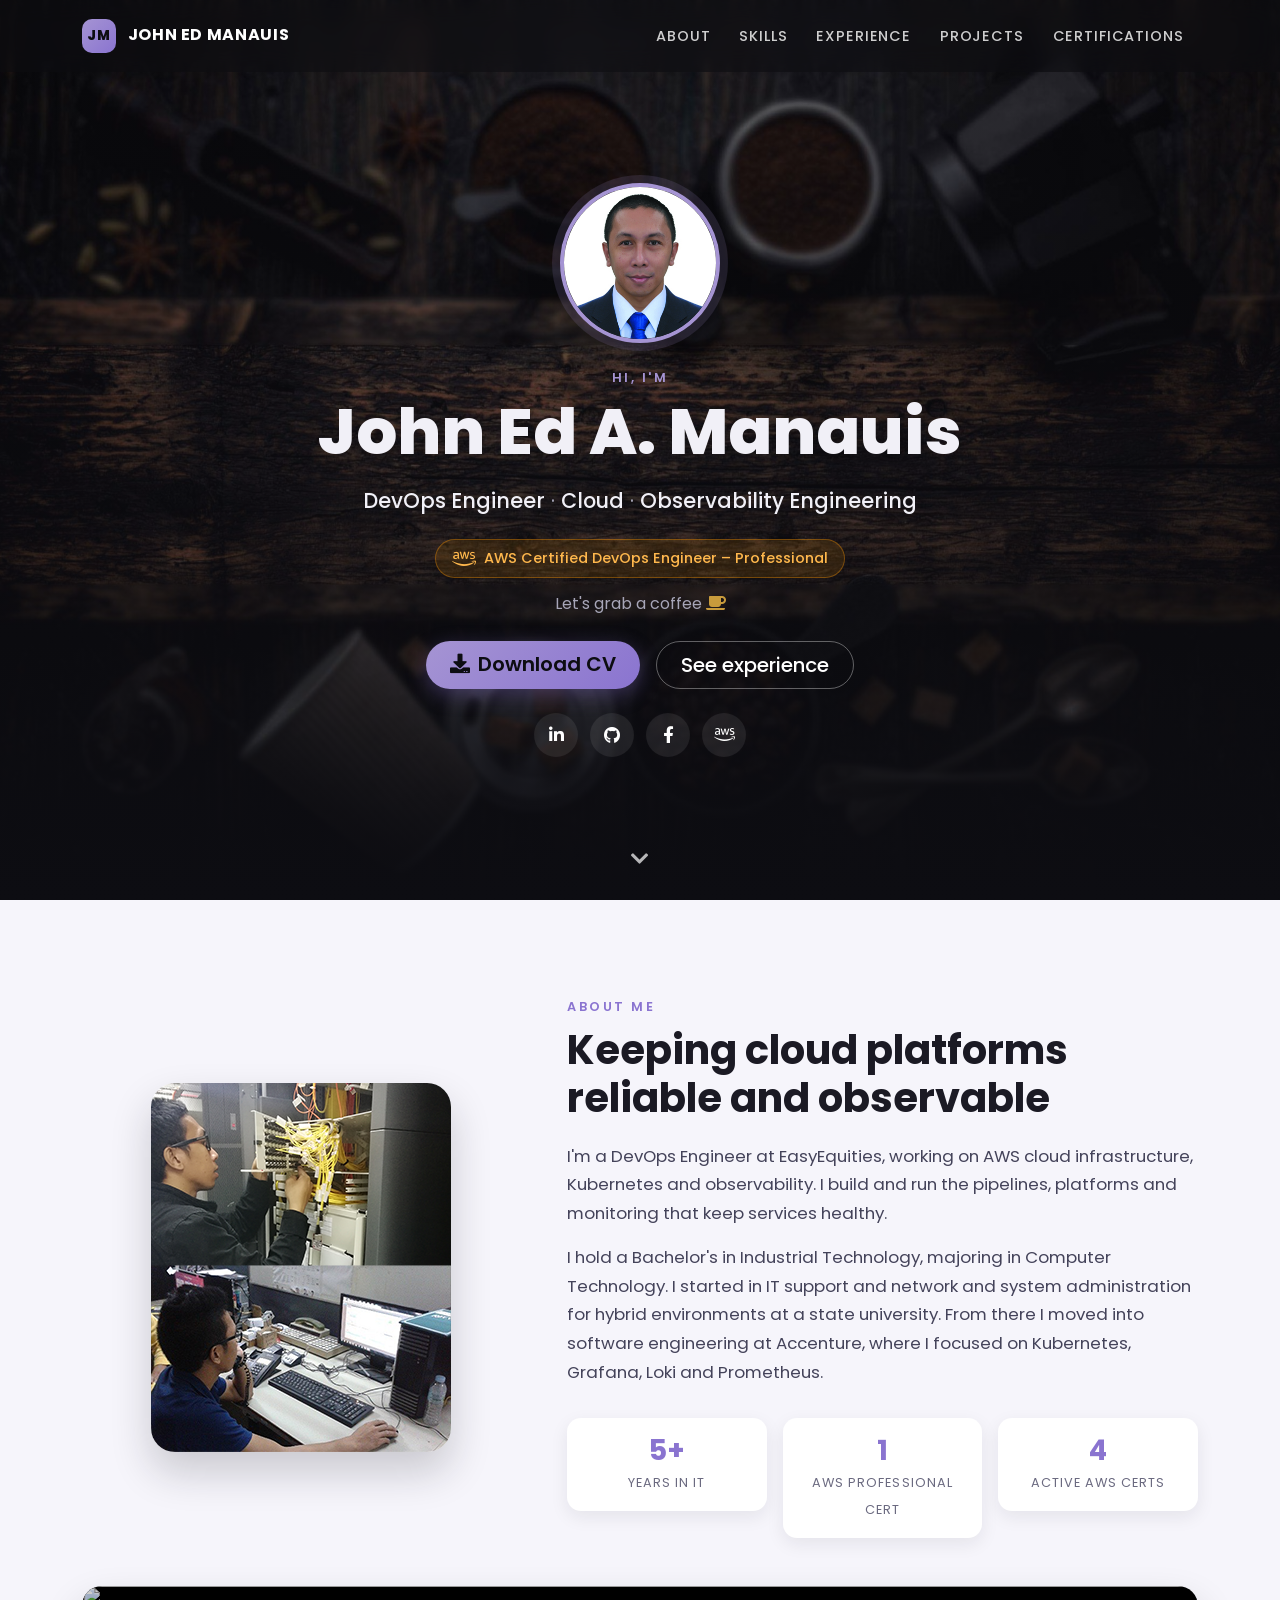
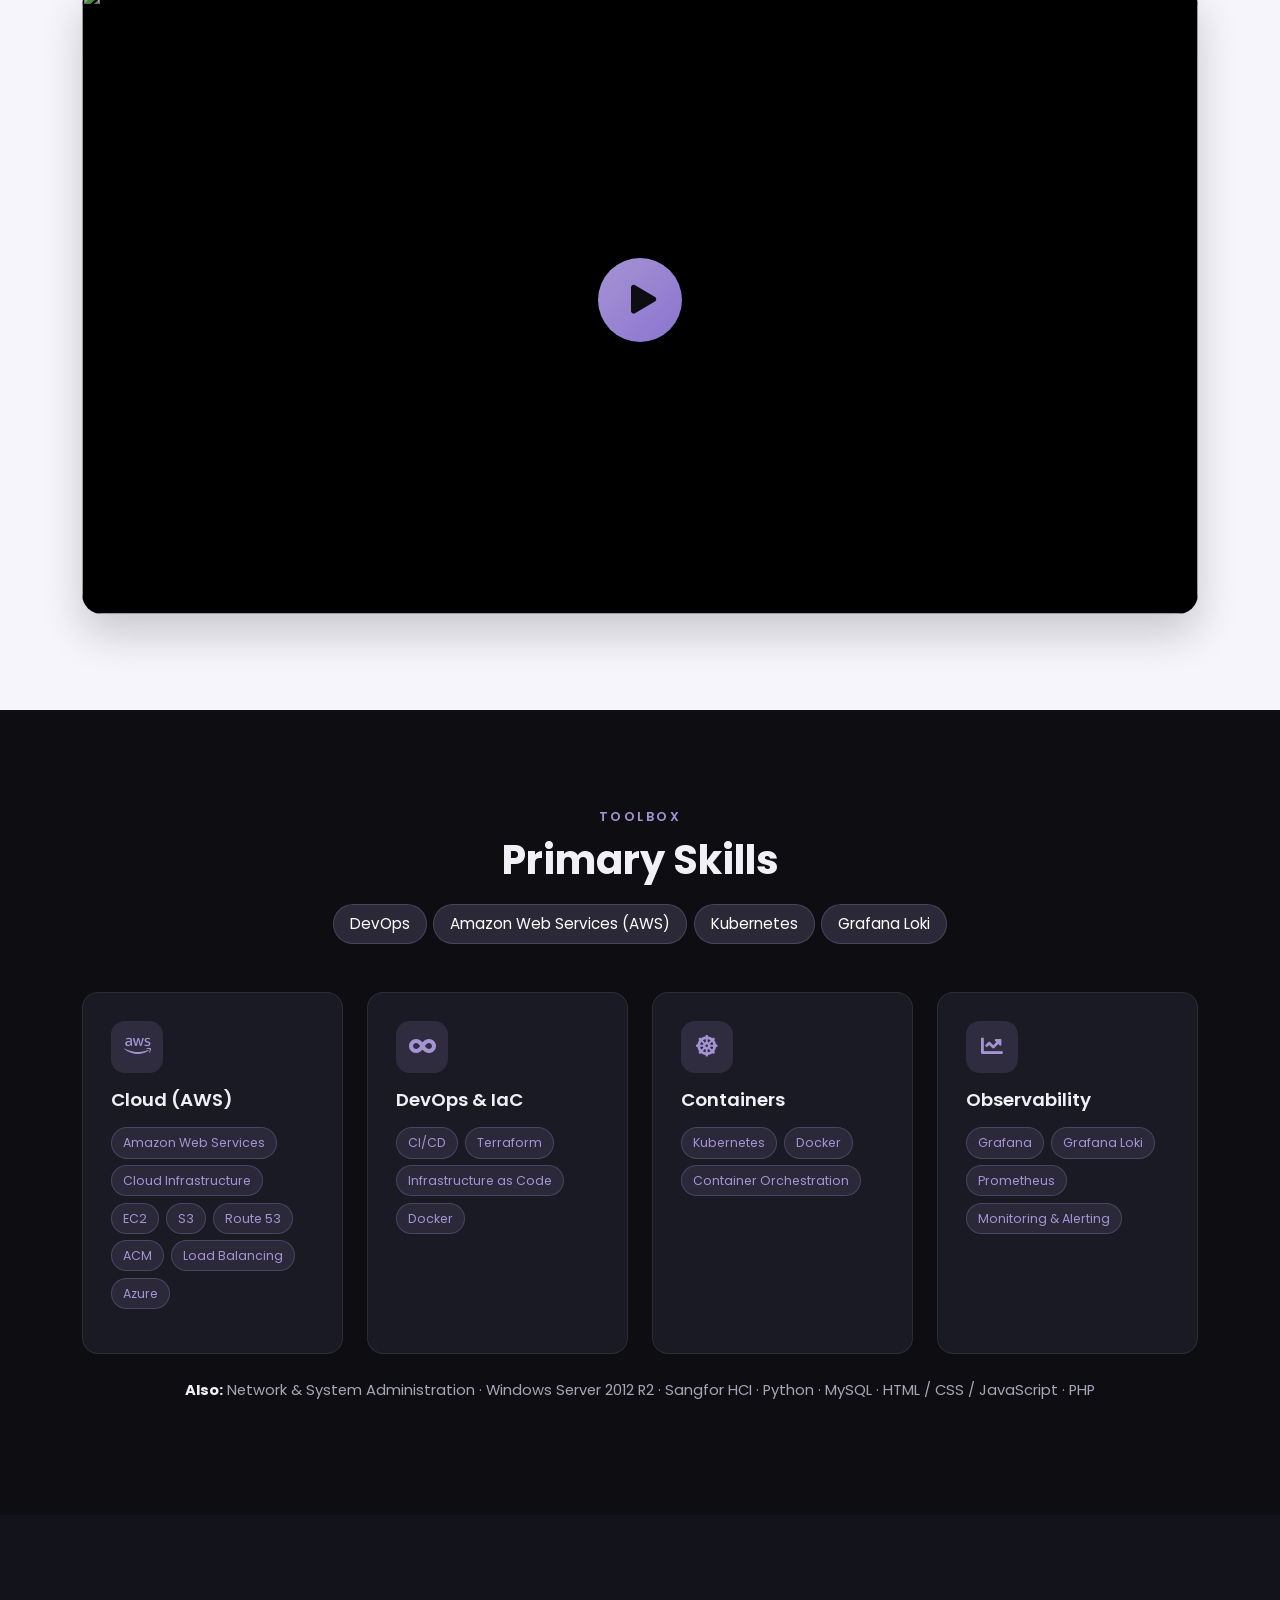
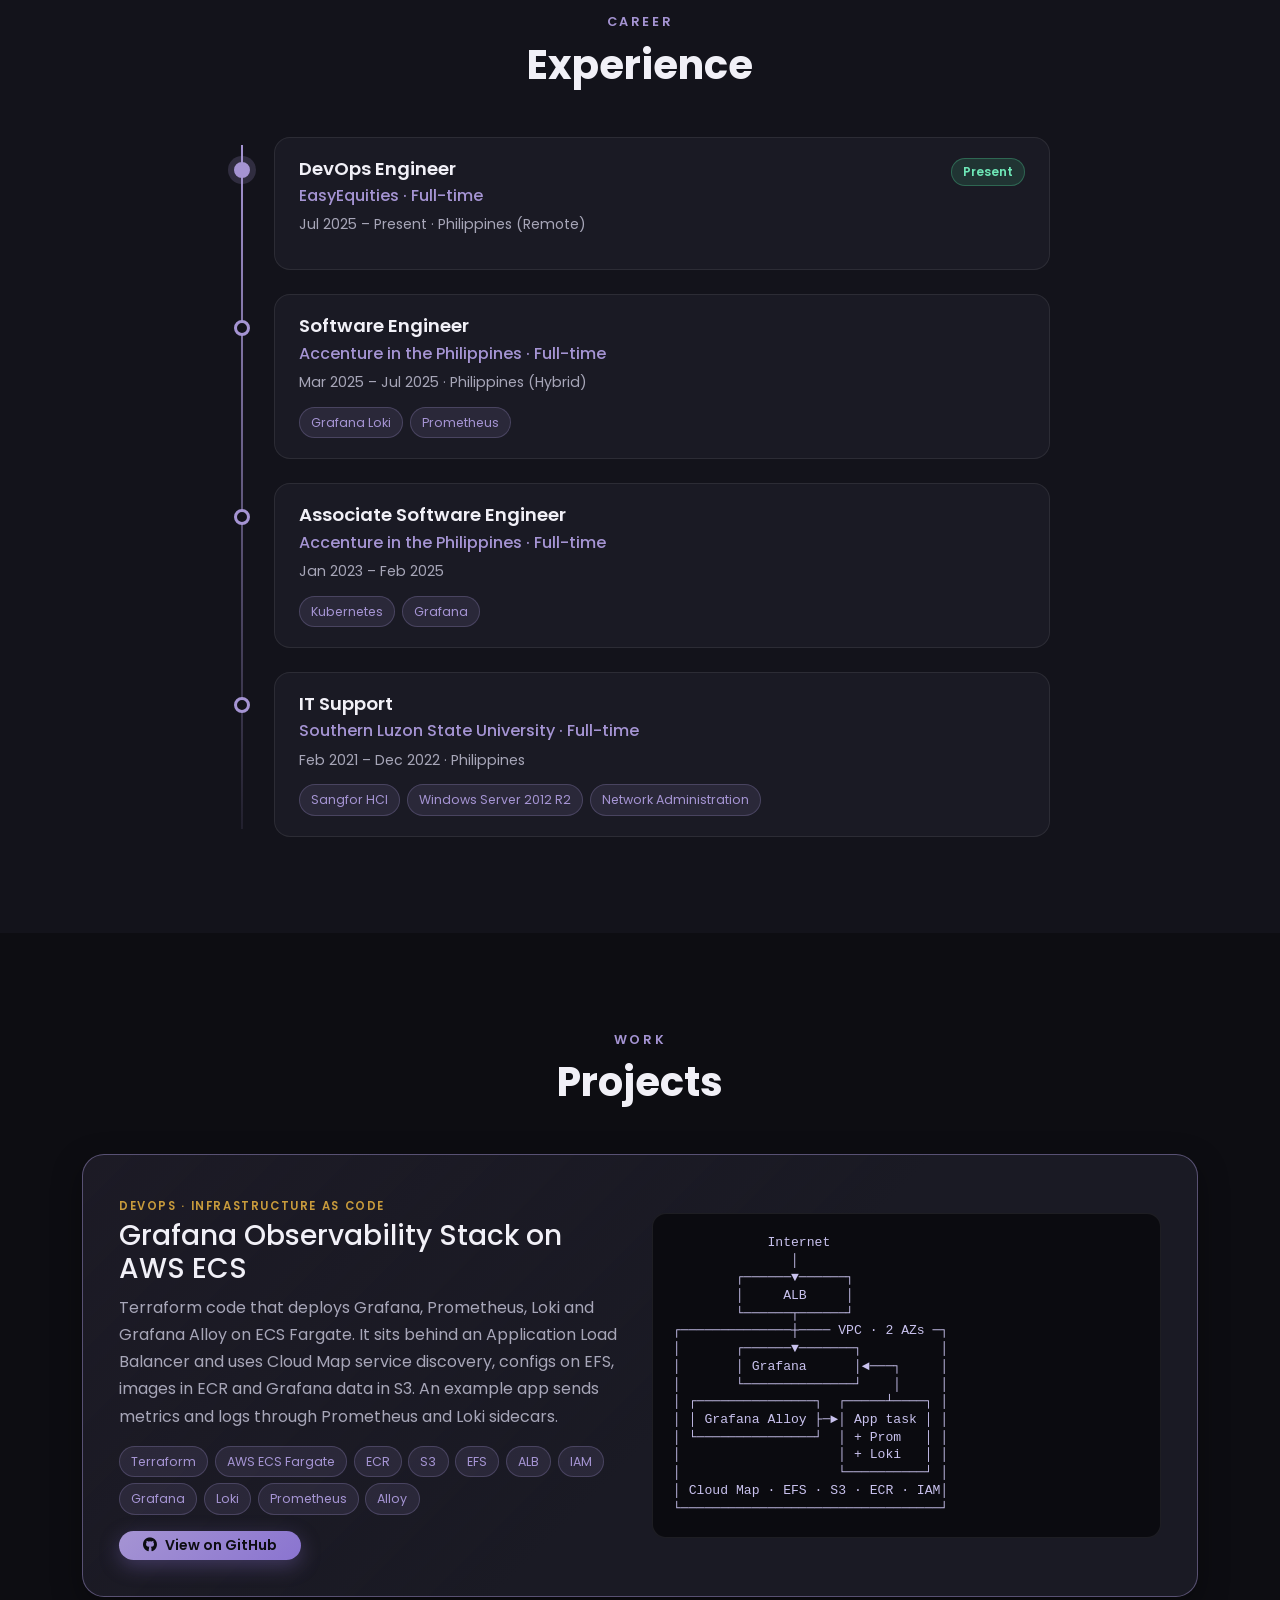
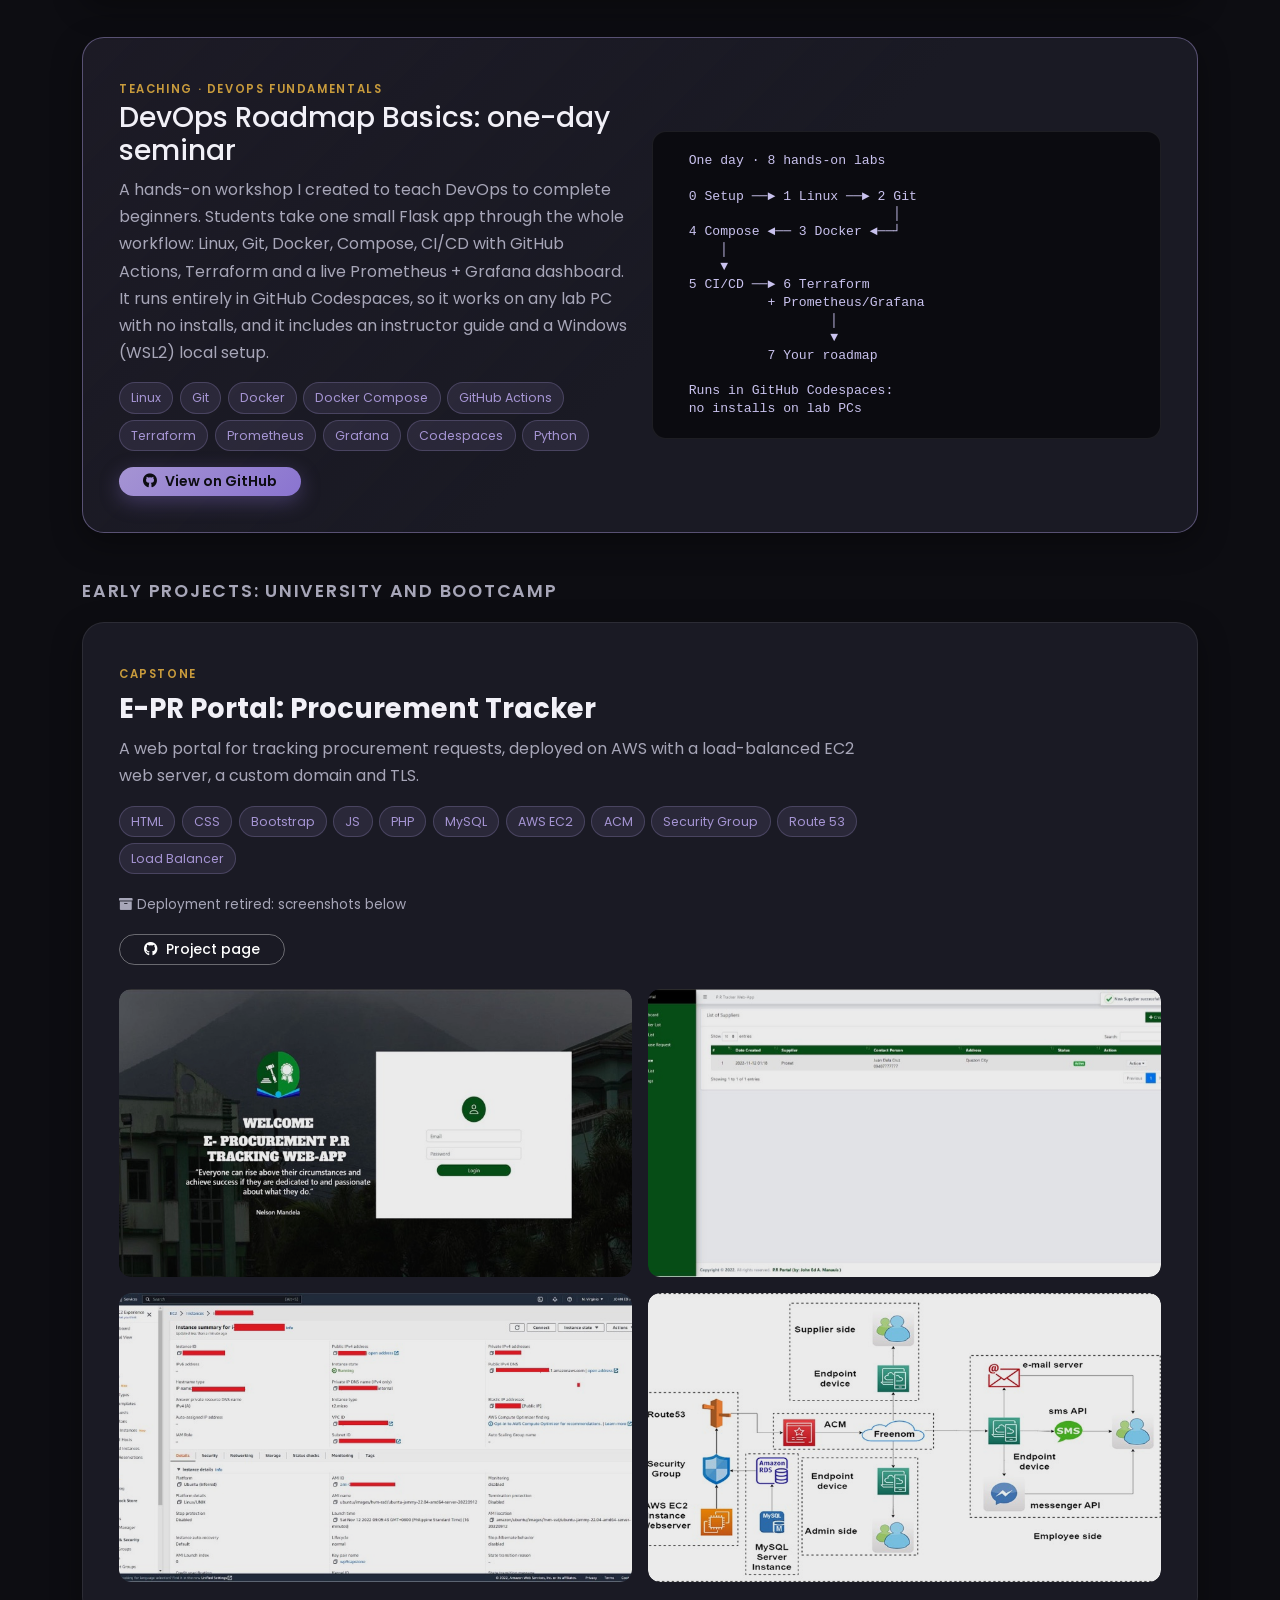
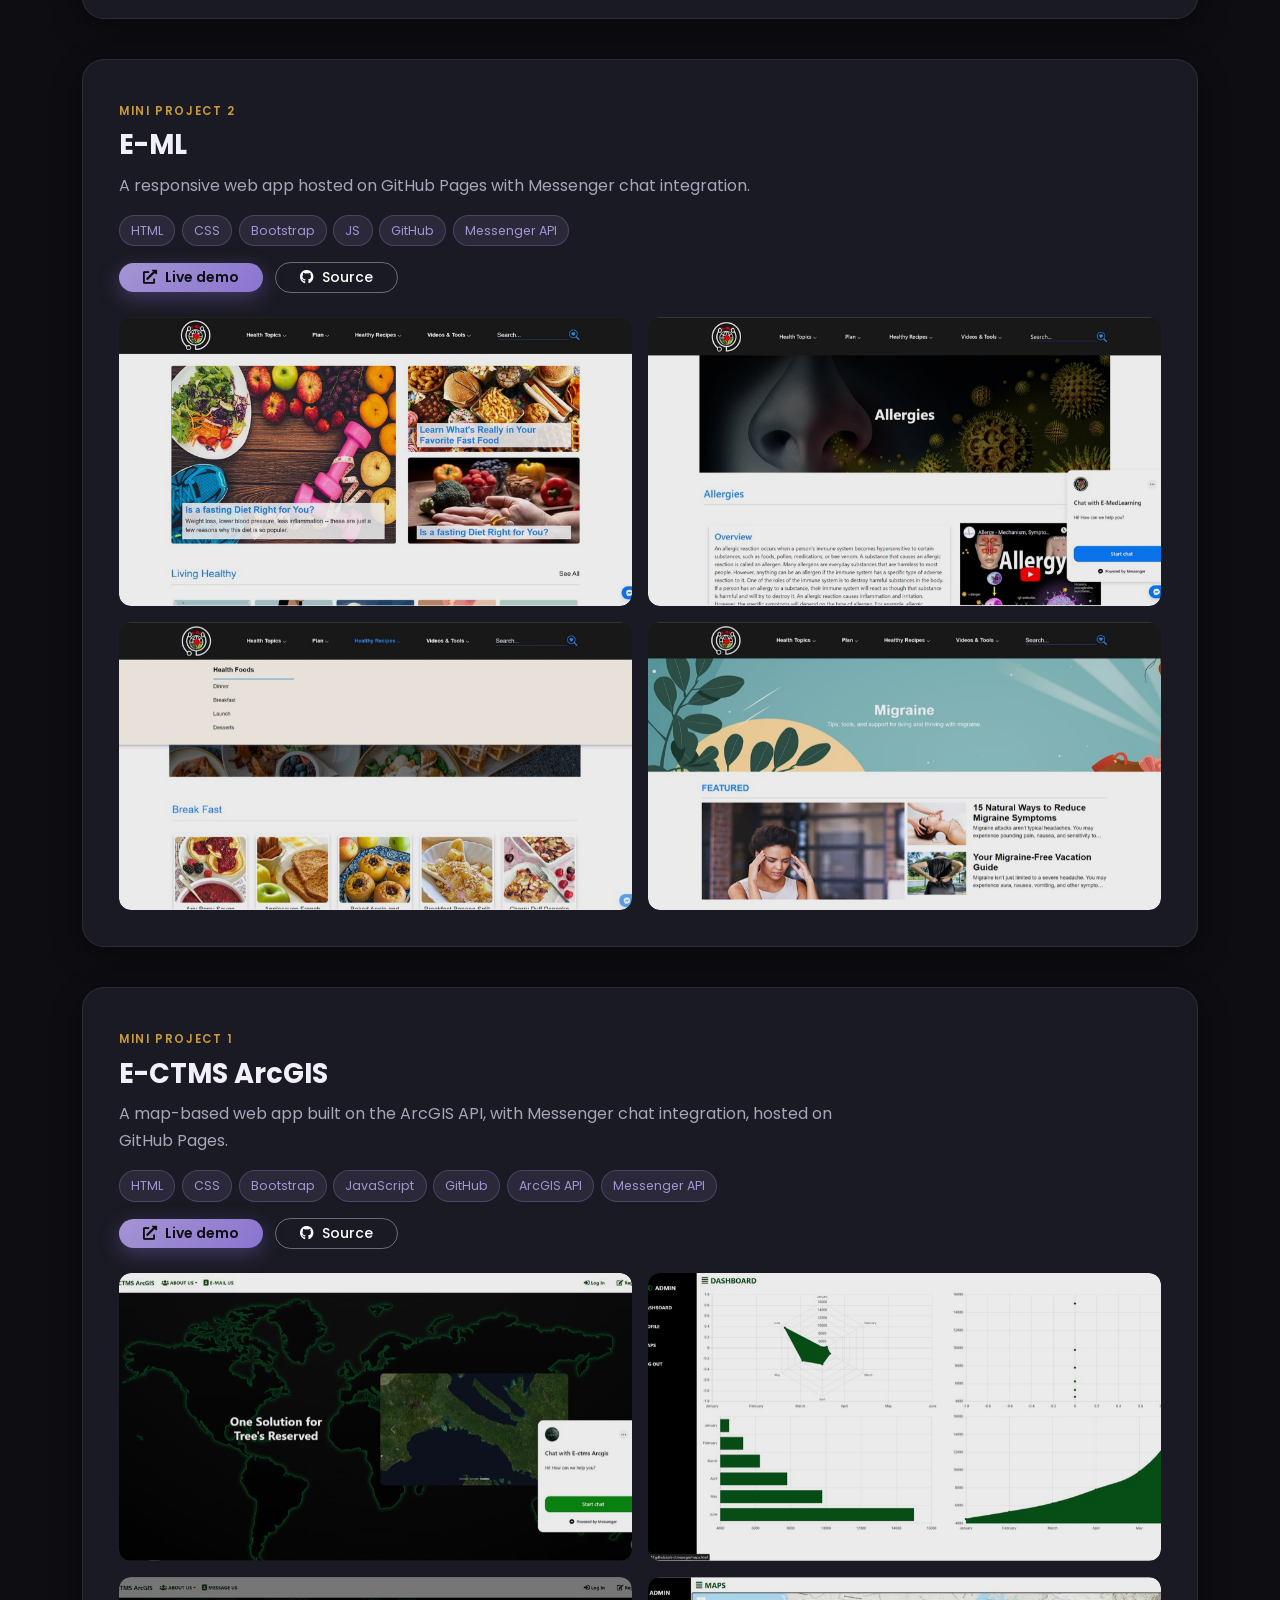
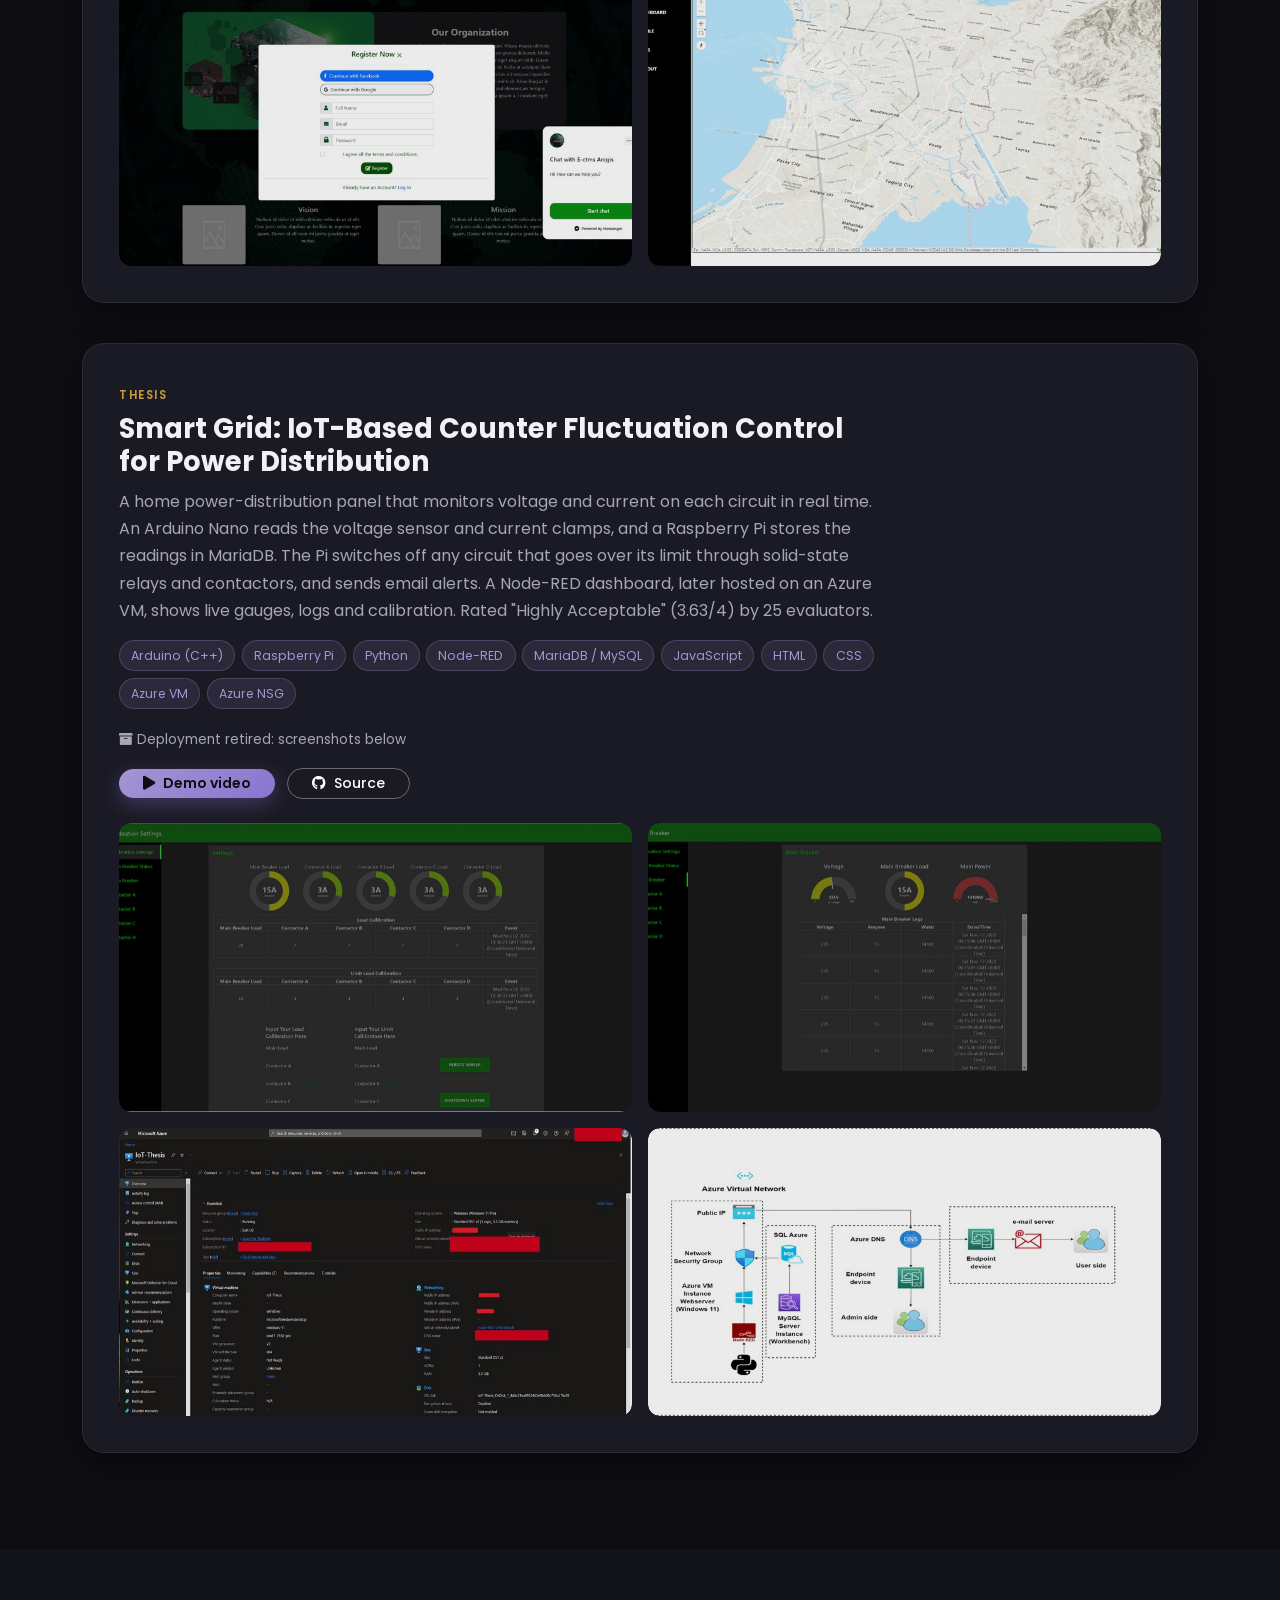
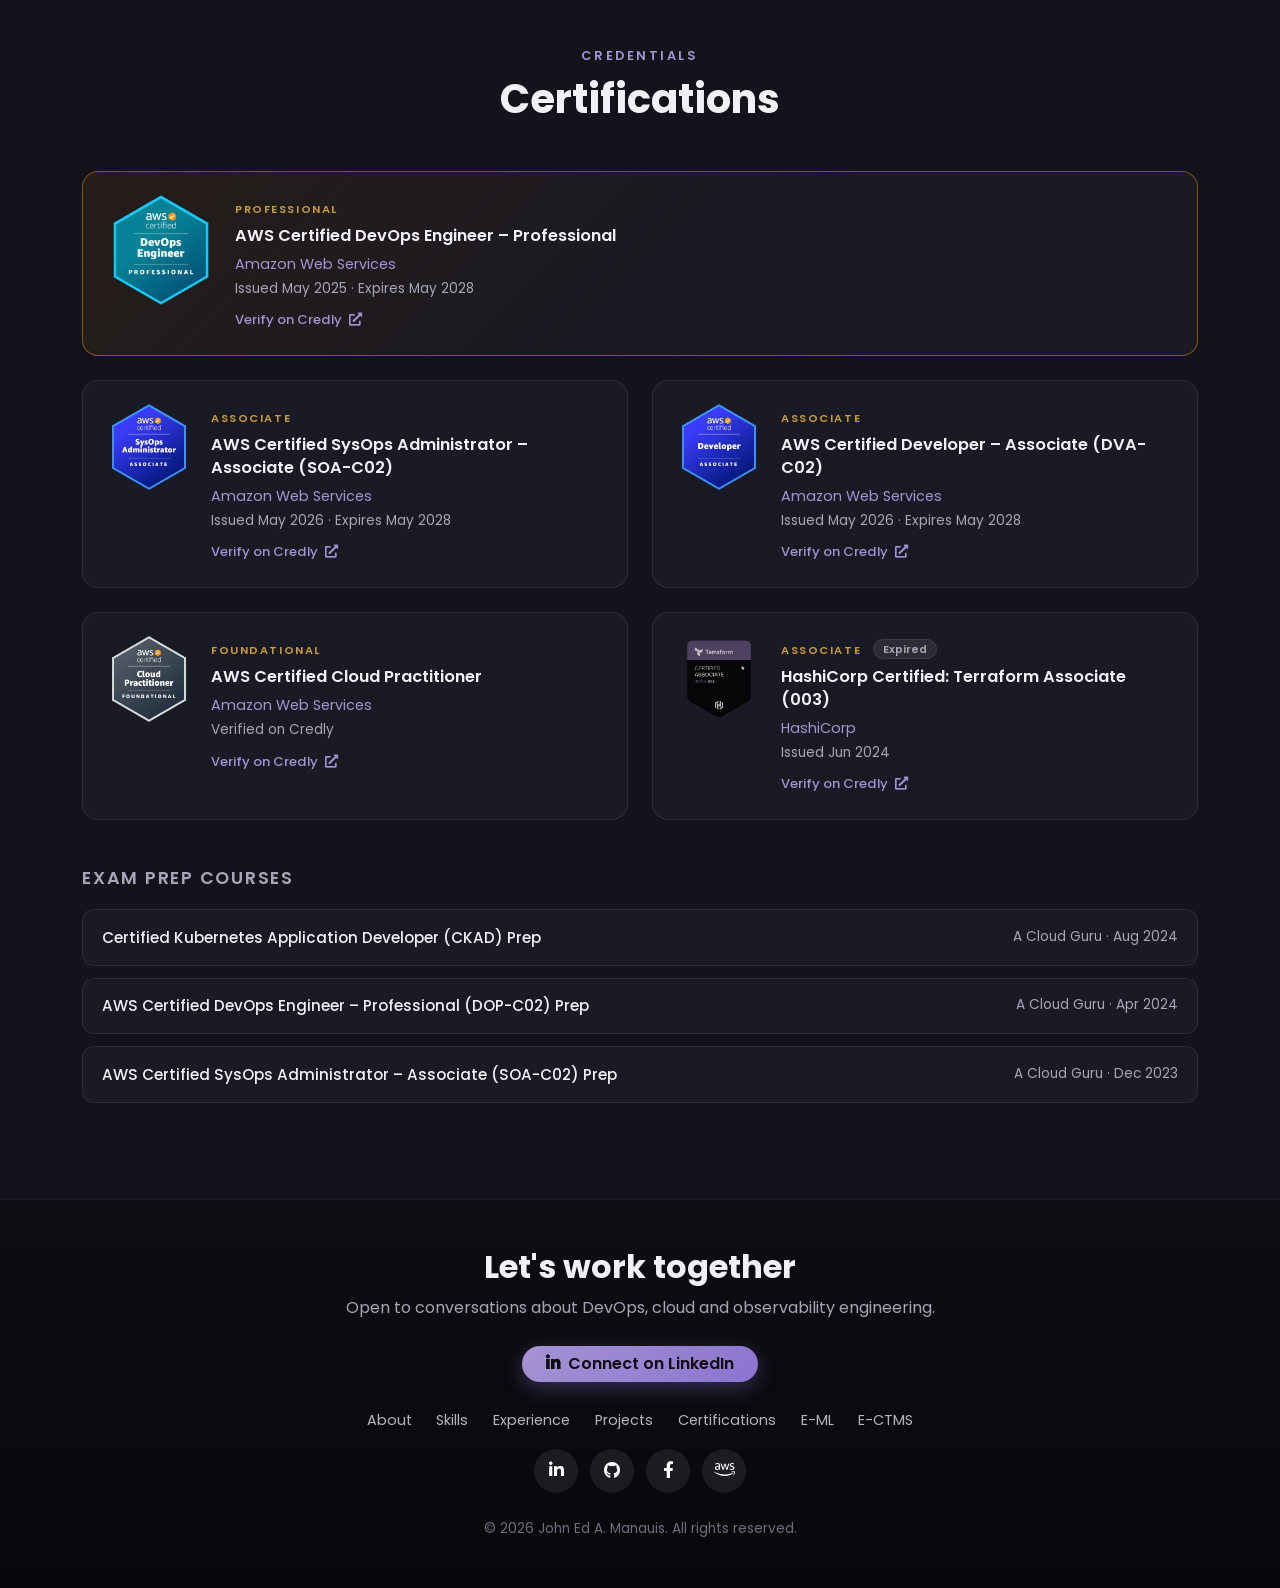
==== index.html @ e9fa4142 "Link IoT thesis and E-PR repos; redact Azure subscription ID in screenshot Co-Authored-By: Claude Op" ====
<!DOCTYPE html>
<html lang="en">

<head>
    <meta charset="utf-8">
    <meta name="viewport" content="width=device-width, initial-scale=1.0">
    <title>John Ed Manauis | DevOps Engineer</title>
    <meta name="description" content="Portfolio of John Ed A. Manauis, an AWS-certified DevOps Engineer focused on cloud infrastructure, Kubernetes and observability with Grafana, Loki and Prometheus.">
    <meta name="theme-color" content="#0d0d12">
    <meta property="og:title" content="John Ed Manauis | DevOps Engineer">
    <meta property="og:description" content="AWS DevOps Professional certified. Cloud, Kubernetes and observability engineering.">
    <meta property="og:image" content="assets/img/profile-photo.jpg">
    <link rel="icon" href="assets/img/profile-photo.jpg">
    <link rel="preconnect" href="https://fonts.googleapis.com">
    <link rel="preconnect" href="https://fonts.gstatic.com" crossorigin>
    <link rel="stylesheet" href="https://fonts.googleapis.com/css2?family=Poppins:wght@400;500;600;700;800&display=swap">
    <link rel="stylesheet" href="assets/bootstrap/css/bootstrap.min.css?v=20261109">
    <link rel="stylesheet" href="assets/fonts/fontawesome-all.min.css?v=20261109">
    <link rel="stylesheet" href="assets/css/aos.min.css?v=20261109">
    <link rel="stylesheet" href="assets/css/animate.min.css?v=20261109">
    <link rel="stylesheet" href="https://cdnjs.cloudflare.com/ajax/libs/baguettebox.js/1.11.1/baguetteBox.min.css">
    <link rel="stylesheet" href="assets/css/main.css?v=20261109">
</head>

<body id="home">
    <a class="skip-link" href="#main">Skip to content</a>

    <!-- Navigation -->
    <nav class="navbar navbar-dark navbar-expand-md fixed-top site-nav" aria-label="Main navigation">
        <div class="container">
            <a class="navbar-brand fw-bold" href="#home"><span class="brand-mark">JM</span> JOHN ED MANAUIS</a>
            <button class="navbar-toggler" type="button" data-bs-toggle="collapse" data-bs-target="#mainNav" aria-controls="mainNav" aria-expanded="false" aria-label="Toggle navigation">
                <span class="navbar-toggler-icon"></span>
            </button>
            <div class="collapse navbar-collapse" id="mainNav">
                <ul class="navbar-nav ms-auto">
                    <li class="nav-item"><a class="nav-link" href="#aboutme">About</a></li>
                    <li class="nav-item"><a class="nav-link" href="#skills">Skills</a></li>
                    <li class="nav-item"><a class="nav-link" href="#experience">Experience</a></li>
                    <li class="nav-item"><a class="nav-link" href="#recentprojects">Projects</a></li>
                    <li class="nav-item"><a class="nav-link" href="#certifications">Certifications</a></li>
                </ul>
            </div>
        </div>
    </nav>

    <!-- Hero -->
    <header class="hero d-flex align-items-center">
        <div class="container text-center">
            <img class="hero-avatar" src="assets/img/profile-photo.jpg" alt="Portrait of John Ed Manauis" width="160" height="160" data-aos="zoom-in" data-aos-duration="750" data-aos-once="true">
            <p class="eyebrow mt-4" data-aos="fade-up" data-aos-delay="100" data-aos-once="true">Hi, I'm</p>
            <h1 class="hero-title" data-aos="fade-up" data-aos-delay="200" data-aos-once="true">John Ed A. Manauis</h1>
            <p class="hero-roles" data-aos="fade-up" data-aos-delay="300" data-aos-once="true">
                <span>DevOps Engineer</span> · <span>Cloud</span> · <span>Observability Engineering</span>
            </p>
            <p class="hero-badge" data-aos="fade-up" data-aos-delay="320" data-aos-once="true"><i class="fab fa-aws me-2" aria-hidden="true"></i>AWS Certified DevOps Engineer – Professional</p>
            <p class="hero-coffee" data-aos="fade-up" data-aos-delay="350" data-aos-once="true">Let's grab a coffee <i class="fas fa-coffee" aria-hidden="true"></i></p>
            <div class="d-flex flex-wrap justify-content-center gap-3 mt-4" data-aos="fade-up" data-aos-delay="400" data-aos-once="true">
                <a class="btn btn-accent btn-lg" href="assets/cv/John-Ed-Manauis-CV.pdf" download="John-Ed-Manauis-CV.pdf"><i class="fas fa-download me-2" aria-hidden="true"></i>Download CV</a>
                <a class="btn btn-ghost btn-lg" href="#experience">See experience</a>
            </div>
            <ul class="social list-inline mt-4" data-aos="fade-up" data-aos-delay="500" data-aos-once="true">
                <li class="list-inline-item"><a href="https://www.linkedin.com/in/johnedmanauis/" target="_blank" rel="noopener" aria-label="LinkedIn"><i class="fab fa-linkedin-in"></i></a></li>
                <li class="list-inline-item"><a href="https://github.com/neo64347" target="_blank" rel="noopener" aria-label="GitHub"><i class="fab fa-github"></i></a></li>
                <li class="list-inline-item"><a href="https://www.facebook.com/mortedhatred.manauis" target="_blank" rel="noopener" aria-label="Facebook"><i class="fab fa-facebook-f"></i></a></li>
                <li class="list-inline-item"><a href="https://portfolio-project-web.s3.amazonaws.com/portfolio-manauis/index.html" target="_blank" rel="noopener" aria-label="This portfolio hosted on AWS S3" title="Also hosted on AWS S3"><i class="fab fa-aws"></i></a></li>
            </ul>
        </div>
        <a class="scroll-cue" href="#aboutme" aria-label="Scroll to About section"><i class="fas fa-chevron-down"></i></a>
    </header>

    <main id="main">
        <!-- About -->
        <section id="aboutme" class="section section-light">
            <div class="container">
                <div class="row align-items-center g-5">
                    <div class="col-md-5 text-center" data-aos="fade-right" data-aos-once="true">
                        <img class="about-photo img-fluid" src="assets/img/profile.png" alt="John Ed Manauis" width="300" height="369" loading="lazy">
                    </div>
                    <div class="col-md-7" data-aos="fade-left" data-aos-once="true">
                        <p class="eyebrow">About me</p>
                        <h2 class="section-title">Keeping cloud platforms reliable and observable</h2>
                        <p class="lead-text">I'm a DevOps Engineer at EasyEquities, working on AWS cloud infrastructure, Kubernetes and observability. I build and run the pipelines, platforms and monitoring that keep services healthy.</p>
                        <p class="lead-text">I hold a Bachelor's in Industrial Technology, majoring in Computer Technology. I started in IT support and network and system administration for hybrid environments at a state university. From there I moved into software engineering at Accenture, where I focused on Kubernetes, Grafana, Loki and Prometheus.</p>
                        <div class="row stats g-3 mt-2">
                            <div class="col-4"><div class="stat"><strong>5+</strong><span>Years in IT</span></div></div>
                            <div class="col-4"><div class="stat"><strong>1</strong><span>AWS Professional cert</span></div></div>
                            <div class="col-4"><div class="stat"><strong>4</strong><span>Active AWS certs</span></div></div>
                        </div>
                    </div>
                </div>
                <div class="video-wrap ratio ratio-16x9 mt-5" data-aos="fade-up" data-aos-once="true">
                    <a class="yt-facade" href="https://youtu.be/FKrjGRHrDJY" target="_blank" rel="noopener" data-yt-id="FKrjGRHrDJY" aria-label="Play video: ed-demo">
                        <img src="https://i.ytimg.com/vi/FKrjGRHrDJY/maxresdefault.jpg" alt="" loading="lazy">
                        <span class="yt-play" aria-hidden="true"><i class="fas fa-play"></i></span>
                    </a>
                </div>
            </div>
        </section>

        <!-- Skills -->
        <section id="skills" class="section">
            <div class="container">
                <div class="text-center mb-5" data-aos="fade-up" data-aos-once="true">
                    <p class="eyebrow">Toolbox</p>
                    <h2 class="section-title">Primary Skills</h2>
                    <ul class="tags tags-top justify-content-center mt-3">
                        <li>DevOps</li><li>Amazon Web Services (AWS)</li><li>Kubernetes</li><li>Grafana Loki</li>
                    </ul>
                </div>
                <div class="row g-4">
                    <div class="col-md-6 col-lg-3" data-aos="fade-up" data-aos-once="true">
                        <div class="skill-card">
                            <i class="fab fa-aws skill-icon" aria-hidden="true"></i>
                            <h3>Cloud (AWS)</h3>
                            <ul class="tags"><li>Amazon Web Services</li><li>Cloud Infrastructure</li><li>EC2</li><li>S3</li><li>Route 53</li><li>ACM</li><li>Load Balancing</li><li>Azure</li></ul>
                        </div>
                    </div>
                    <div class="col-md-6 col-lg-3" data-aos="fade-up" data-aos-delay="100" data-aos-once="true">
                        <div class="skill-card">
                            <i class="fas fa-infinity skill-icon" aria-hidden="true"></i>
                            <h3>DevOps &amp; IaC</h3>
                            <ul class="tags"><li>CI/CD</li><li>Terraform</li><li>Infrastructure as Code</li><li>Docker</li></ul>
                        </div>
                    </div>
                    <div class="col-md-6 col-lg-3" data-aos="fade-up" data-aos-delay="200" data-aos-once="true">
                        <div class="skill-card">
                            <i class="fas fa-dharmachakra skill-icon" aria-hidden="true"></i>
                            <h3>Containers</h3>
                            <ul class="tags"><li>Kubernetes</li><li>Docker</li><li>Container Orchestration</li></ul>
                        </div>
                    </div>
                    <div class="col-md-6 col-lg-3" data-aos="fade-up" data-aos-delay="300" data-aos-once="true">
                        <div class="skill-card">
                            <i class="fas fa-chart-line skill-icon" aria-hidden="true"></i>
                            <h3>Observability</h3>
                            <ul class="tags"><li>Grafana</li><li>Grafana Loki</li><li>Prometheus</li><li>Monitoring &amp; Alerting</li></ul>
                        </div>
                    </div>
                </div>
                <p class="also-skills text-center mt-4" data-aos="fade-up" data-aos-once="true">
                    <strong>Also:</strong> Network &amp; System Administration · Windows Server 2012 R2 · Sangfor HCI · Python · MySQL · HTML / CSS / JavaScript · PHP
                </p>
            </div>
        </section>

        <!-- Experience -->
        <section id="experience" class="section section-alt">
            <div class="container">
                <div class="text-center mb-5" data-aos="fade-up" data-aos-once="true">
                    <p class="eyebrow">Career</p>
                    <h2 class="section-title">Experience</h2>
                </div>
                <ol class="timeline">
                    <li class="timeline-item" data-aos="fade-up" data-aos-once="true">
                        <div class="timeline-card">
                            <div class="d-flex flex-wrap justify-content-between align-items-start gap-2">
                                <div>
                                    <h3>DevOps Engineer</h3>
                                    <p class="org">EasyEquities · Full-time</p>
                                </div>
                                <span class="badge-now">Present</span>
                            </div>
                            <p class="when">Jul 2025 – Present · Philippines (Remote)</p>
                        </div>
                    </li>
                    <li class="timeline-item" data-aos="fade-up" data-aos-once="true">
                        <div class="timeline-card">
                            <h3>Software Engineer</h3>
                            <p class="org">Accenture in the Philippines · Full-time</p>
                            <p class="when">Mar 2025 – Jul 2025 · Philippines (Hybrid)</p>
                            <ul class="tags"><li>Grafana Loki</li><li>Prometheus</li></ul>
                        </div>
                    </li>
                    <li class="timeline-item" data-aos="fade-up" data-aos-once="true">
                        <div class="timeline-card">
                            <h3>Associate Software Engineer</h3>
                            <p class="org">Accenture in the Philippines · Full-time</p>
                            <p class="when">Jan 2023 – Feb 2025</p>
                            <ul class="tags"><li>Kubernetes</li><li>Grafana</li></ul>
                        </div>
                    </li>
                    <li class="timeline-item" data-aos="fade-up" data-aos-once="true">
                        <div class="timeline-card">
                            <h3>IT Support</h3>
                            <p class="org">Southern Luzon State University · Full-time</p>
                            <p class="when">Feb 2021 – Dec 2022 · Philippines</p>
                            <ul class="tags"><li>Sangfor HCI</li><li>Windows Server 2012 R2</li><li>Network Administration</li></ul>
                        </div>
                    </li>
                </ol>
            </div>
        </section>

        <!-- Projects -->
        <section id="recentprojects" class="section">
            <div class="container">
                <div class="text-center mb-5" data-aos="fade-up" data-aos-once="true">
                    <p class="eyebrow">Work</p>
                    <h2 class="section-title">Projects</h2>
                </div>

                <article class="project project-featured" data-aos="fade-up" data-aos-once="true">
                    <div class="row g-4 align-items-center">
                        <div class="col-lg-6">
                            <span class="project-kind">DevOps · Infrastructure as Code</span>
                            <h3>Grafana Observability Stack on AWS ECS</h3>
                            <p class="text-muted-soft">Terraform code that deploys Grafana, Prometheus, Loki and Grafana Alloy on ECS Fargate. It sits behind an Application Load Balancer and uses Cloud Map service discovery, configs on EFS, images in ECR and Grafana data in S3. An example app sends metrics and logs through Prometheus and Loki sidecars.</p>
                            <ul class="tags"><li>Terraform</li><li>AWS ECS Fargate</li><li>ECR</li><li>S3</li><li>EFS</li><li>ALB</li><li>IAM</li><li>Grafana</li><li>Loki</li><li>Prometheus</li><li>Alloy</li></ul>
                            <a class="btn btn-accent btn-sm" href="https://github.com/neo64347/Grafana" target="_blank" rel="noopener"><i class="fab fa-github me-2" aria-hidden="true"></i>View on GitHub</a>
                        </div>
                        <div class="col-lg-6">
<pre class="arch" aria-label="Architecture diagram: ALB to Grafana; Alloy collects logs and metrics into Prometheus and Loki sidecars; supporting AWS services">            Internet
               │
        ┌──────▼──────┐
        │     ALB     │
        └──────┬──────┘
┌──────────────┼──── VPC · 2 AZs ─┐
│       ┌──────▼───────┐          │
│       │ Grafana      │◄───┐     │
│       └──────────────┘    │     │
│ ┌───────────────┐  ┌─────┴────┐ │
│ │ Grafana Alloy ├─►│ App task │ │
│ └───────────────┘  │ + Prom   │ │
│                    │ + Loki   │ │
│                    └──────────┘ │
│ Cloud Map · EFS · S3 · ECR · IAM│
└─────────────────────────────────┘</pre>
                        </div>
                    </div>
                </article>

                <article class="project project-featured mt-4" data-aos="fade-up" data-aos-once="true">
                    <div class="row g-4 align-items-center">
                        <div class="col-lg-6">
                            <span class="project-kind">Teaching · DevOps Fundamentals</span>
                            <h3>DevOps Roadmap Basics: one-day seminar</h3>
                            <p class="text-muted-soft">A hands-on workshop I created to teach DevOps to complete beginners. Students take one small Flask app through the whole workflow: Linux, Git, Docker, Compose, CI/CD with GitHub Actions, Terraform and a live Prometheus + Grafana dashboard. It runs entirely in GitHub Codespaces, so it works on any lab PC with no installs, and it includes an instructor guide and a Windows (WSL2) local setup.</p>
                            <ul class="tags"><li>Linux</li><li>Git</li><li>Docker</li><li>Docker Compose</li><li>GitHub Actions</li><li>Terraform</li><li>Prometheus</li><li>Grafana</li><li>Codespaces</li><li>Python</li></ul>
                            <a class="btn btn-accent btn-sm" href="https://github.com/neo64347/devops-roadmap-basics" target="_blank" rel="noopener"><i class="fab fa-github me-2" aria-hidden="true"></i>View on GitHub</a>
                        </div>
                        <div class="col-lg-6">
<pre class="arch" aria-label="Seminar flow: Linux, Git, Docker, Compose, CI/CD, Infrastructure as Code, Monitoring">  One day · 8 hands-on labs

  0 Setup ──► 1 Linux ──► 2 Git
                            │
  4 Compose ◄── 3 Docker ◄──┘
      │
      ▼
  5 CI/CD ──► 6 Terraform
            + Prometheus/Grafana
                    │
                    ▼
            7 Your roadmap

  Runs in GitHub Codespaces:
  no installs on lab PCs</pre>
                        </div>
                    </div>
                </article>

                <h3 class="sub-heading mt-5" data-aos="fade-up" data-aos-once="true">Early projects: university and bootcamp</h3>

                <article class="project" data-aos="fade-up" data-aos-once="true">
                    <div class="project-head">
                        <span class="project-kind">Capstone</span>
                        <h3>E-PR Portal: Procurement Tracker</h3>
                        <p>A web portal for tracking procurement requests, deployed on AWS with a load-balanced EC2 web server, a custom domain and TLS.</p>
                        <ul class="tags"><li>HTML</li><li>CSS</li><li>Bootstrap</li><li>JS</li><li>PHP</li><li>MySQL</li><li>AWS EC2</li><li>ACM</li><li>Security Group</li><li>Route 53</li><li>Load Balancer</li></ul>
                        <span class="status-offline"><i class="fas fa-archive me-1" aria-hidden="true"></i>Deployment retired: screenshots below</span>
                        <div class="mt-3"><a class="btn btn-ghost btn-sm" href="https://github.com/neo64347/e-pr-portal" target="_blank" rel="noopener"><i class="fab fa-github me-2" aria-hidden="true"></i>Project page</a></div>
                    </div>
                    <div class="row g-3 row-cols-1 row-cols-sm-2 gallery" data-bss-baguettebox>
                        <div class="col"><a href="assets/img/pr11400x800.png" data-caption="E-PR Portal: screen 1"><img src="assets/img/thumbs/pr1.jpg" alt="E-PR Portal screenshot 1" loading="lazy" width="900" height="460"></a></div>
                        <div class="col"><a href="assets/img/pr21400x800.jpg" data-caption="E-PR Portal: screen 2"><img src="assets/img/thumbs/pr2.jpg" alt="E-PR Portal screenshot 2" loading="lazy" width="900" height="462"></a></div>
                        <div class="col"><a href="assets/img/pr31400x800.jpg" data-caption="E-PR Portal: screen 3"><img src="assets/img/thumbs/pr3.jpg" alt="E-PR Portal screenshot 3" loading="lazy" width="900" height="460"></a></div>
                        <div class="col"><a href="assets/img/capstonenew3.png" data-caption="E-PR Portal: screen 4"><img src="assets/img/thumbs/capstonenew.jpg" alt="E-PR Portal screenshot 4" loading="lazy" width="900" height="460"></a></div>
                    </div>
                </article>

                <article class="project" data-aos="fade-up" data-aos-once="true">
                    <div class="project-head">
                        <span class="project-kind">Mini Project 2</span>
                        <h3>E-ML</h3>
                        <p>A responsive web app hosted on GitHub Pages with Messenger chat integration.</p>
                        <ul class="tags"><li>HTML</li><li>CSS</li><li>Bootstrap</li><li>JS</li><li>GitHub</li><li>Messenger API</li></ul>
                        <a class="btn btn-accent btn-sm" href="https://neo64347.github.io/e-ml.io" target="_blank" rel="noopener"><i class="fas fa-external-link-alt me-2" aria-hidden="true"></i>Live demo</a>
                        <a class="btn btn-ghost btn-sm ms-2" href="https://github.com/neo64347/e-ml.io" target="_blank" rel="noopener"><i class="fab fa-github me-2" aria-hidden="true"></i>Source</a>
                    </div>
                    <div class="row g-3 row-cols-1 row-cols-sm-2 gallery" data-bss-baguettebox>
                        <div class="col"><a href="assets/img/e-ml11400x800.png" data-caption="E-ML: screen 1"><img src="assets/img/thumbs/e-ml1.jpg" alt="E-ML screenshot 1" loading="lazy" width="900" height="461"></a></div>
                        <div class="col"><a href="assets/img/e-ml21400x800.png" data-caption="E-ML: screen 2"><img src="assets/img/thumbs/e-ml2.jpg" alt="E-ML screenshot 2" loading="lazy" width="900" height="465"></a></div>
                        <div class="col"><a href="assets/img/e-ml31400x800.png" data-caption="E-ML: screen 3"><img src="assets/img/thumbs/e-ml3.jpg" alt="E-ML screenshot 3" loading="lazy" width="900" height="465"></a></div>
                        <div class="col"><a href="assets/img/e-ml41400x800.png" data-caption="E-ML: screen 4"><img src="assets/img/thumbs/e-ml4.jpg" alt="E-ML screenshot 4" loading="lazy" width="900" height="465"></a></div>
                    </div>
                </article>

                <article class="project" data-aos="fade-up" data-aos-once="true">
                    <div class="project-head">
                        <span class="project-kind">Mini Project 1</span>
                        <h3>E-CTMS ArcGIS</h3>
                        <p>A map-based web app built on the ArcGIS API, with Messenger chat integration, hosted on GitHub Pages.</p>
                        <ul class="tags"><li>HTML</li><li>CSS</li><li>Bootstrap</li><li>JavaScript</li><li>GitHub</li><li>ArcGIS API</li><li>Messenger API</li></ul>
                        <a class="btn btn-accent btn-sm" href="https://neo64347.github.io/e-ctmsarcgis" target="_blank" rel="noopener"><i class="fas fa-external-link-alt me-2" aria-hidden="true"></i>Live demo</a>
                        <a class="btn btn-ghost btn-sm ms-2" href="https://github.com/neo64347/e-ctmsarcgis" target="_blank" rel="noopener"><i class="fab fa-github me-2" aria-hidden="true"></i>Source</a>
                    </div>
                    <div class="row g-3 row-cols-1 row-cols-sm-2 gallery" data-bss-baguettebox>
                        <div class="col"><a href="assets/img/ectms11400x800.png" data-caption="E-CTMS: screen 1"><img src="assets/img/thumbs/ectms1.jpg" alt="E-CTMS ArcGIS screenshot 1" loading="lazy" width="900" height="464"></a></div>
                        <div class="col"><a href="assets/img/ectms21400x800.png" data-caption="E-CTMS: screen 2"><img src="assets/img/thumbs/ectms2.jpg" alt="E-CTMS ArcGIS screenshot 2" loading="lazy" width="900" height="467"></a></div>
                        <div class="col"><a href="assets/img/ectms41400x800.png" data-caption="E-CTMS: screen 3"><img src="assets/img/thumbs/ectms4.jpg" alt="E-CTMS ArcGIS screenshot 3" loading="lazy" width="900" height="458"></a></div>
                        <div class="col"><a href="assets/img/ectms31400x800.png" data-caption="E-CTMS: screen 4"><img src="assets/img/thumbs/ectms3.jpg" alt="E-CTMS ArcGIS screenshot 4" loading="lazy" width="900" height="458"></a></div>
                    </div>
                </article>

                <article class="project" data-aos="fade-up" data-aos-once="true">
                    <div class="project-head">
                        <span class="project-kind">Thesis</span>
                        <h3>Smart Grid: IoT-Based Counter Fluctuation Control for Power Distribution</h3>
                        <p>A home power-distribution panel that monitors voltage and current on each circuit in real time. An Arduino Nano reads the voltage sensor and current clamps, and a Raspberry Pi stores the readings in MariaDB. The Pi switches off any circuit that goes over its limit through solid-state relays and contactors, and sends email alerts. A Node-RED dashboard, later hosted on an Azure VM, shows live gauges, logs and calibration. Rated "Highly Acceptable" (3.63/4) by 25 evaluators.</p>
                        <ul class="tags"><li>Arduino (C++)</li><li>Raspberry Pi</li><li>Python</li><li>Node-RED</li><li>MariaDB / MySQL</li><li>JavaScript</li><li>HTML</li><li>CSS</li><li>Azure VM</li><li>Azure NSG</li></ul>
                        <span class="status-offline"><i class="fas fa-archive me-1" aria-hidden="true"></i>Deployment retired: screenshots below</span>
                        <div class="mt-3"><a class="btn btn-accent btn-sm" href="https://drive.google.com/file/d/13Eh_j_ncl25SOObmM0VOPMgsL89Q9EY0/view?usp=sharing" target="_blank" rel="noopener"><i class="fas fa-play me-2" aria-hidden="true"></i>Demo video</a>
                        <a class="btn btn-ghost btn-sm ms-2" href="https://github.com/neo64347/smartgrid-iot-fluctuation-control" target="_blank" rel="noopener"><i class="fab fa-github me-2" aria-hidden="true"></i>Source</a></div>
                    </div>
                    <div class="row g-3 row-cols-1 row-cols-sm-2 gallery" data-bss-baguettebox>
                        <div class="col"><a href="assets/img/node11400x800.png" data-caption="IoT dashboard: screen 1"><img src="assets/img/thumbs/node1.jpg" alt="IoT dashboard screenshot 1" loading="lazy" width="900" height="459"></a></div>
                        <div class="col"><a href="assets/img/node31400x800.png" data-caption="IoT dashboard: screen 2"><img src="assets/img/thumbs/node3.jpg" alt="IoT dashboard screenshot 2" loading="lazy" width="900" height="461"></a></div>
                        <div class="col"><a href="assets/img/node21400x800.png" data-caption="IoT dashboard: screen 3"><img src="assets/img/thumbs/node2.jpg" alt="IoT dashboard screenshot 3" loading="lazy" width="900" height="459"></a></div>
                        <div class="col"><a href="assets/img/IoTThesisdrawio1400x800.png" data-caption="IoT system architecture diagram"><img src="assets/img/thumbs/IoTThesis-drawio.jpg" alt="IoT thesis system architecture diagram" loading="lazy" width="900" height="460"></a></div>
                    </div>
                </article>
            </div>
        </section>

        <!-- Certifications -->
        <section id="certifications" class="section section-alt">
            <div class="container">
                <div class="text-center mb-5" data-aos="fade-up" data-aos-once="true">
                    <p class="eyebrow">Credentials</p>
                    <h2 class="section-title">Certifications</h2>
                </div>

                <div class="row g-4 mb-5">
                    <div class="col-12" data-aos="fade-up" data-aos-once="true">
                        <a class="cred-card cred-featured" href="https://www.credly.com/badges/a081ba3c-4cce-4c43-a734-d93429c1f3f4/public_url" target="_blank" rel="noopener">
                            <img class="cred-badge" src="assets/img/badges/aws-devops-pro.png" alt="AWS Certified DevOps Engineer – Professional badge" width="88" height="88" loading="lazy">
                            <div class="flex-grow-1">
                                <span class="cred-level">Professional</span>
                                <h3>AWS Certified DevOps Engineer – Professional</h3>
                                <p class="cred-issuer">Amazon Web Services</p>
                                <p class="cred-date">Issued May 2025 · Expires May 2028</p>
                                <span class="cred-verify">Verify on Credly <i class="fas fa-external-link-alt ms-1" aria-hidden="true"></i></span>
                            </div>
                        </a>
                    </div>
                    <div class="col-md-6" data-aos="fade-up" data-aos-once="true">
                        <a class="cred-card" href="https://www.credly.com/badges/29cddf9d-e64c-4e9d-959e-c1b6893e89e2/public_url" target="_blank" rel="noopener">
                            <img class="cred-badge" src="assets/img/badges/aws-sysops-associate.png" alt="AWS Certified SysOps Administrator – Associate badge" width="88" height="88" loading="lazy">
                            <div class="flex-grow-1">
                                <span class="cred-level">Associate</span>
                                <h3>AWS Certified SysOps Administrator – Associate (SOA-C02)</h3>
                                <p class="cred-issuer">Amazon Web Services</p>
                                <p class="cred-date">Issued May 2026 · Expires May 2028</p>
                                <span class="cred-verify">Verify on Credly <i class="fas fa-external-link-alt ms-1" aria-hidden="true"></i></span>
                            </div>
                        </a>
                    </div>
                    <div class="col-md-6" data-aos="fade-up" data-aos-delay="100" data-aos-once="true">
                        <a class="cred-card" href="https://www.credly.com/badges/05107e25-5518-4fd6-95bf-508579721cb9/public_url" target="_blank" rel="noopener">
                            <img class="cred-badge" src="assets/img/badges/aws-developer-associate.png" alt="AWS Certified Developer – Associate badge" width="88" height="88" loading="lazy">
                            <div class="flex-grow-1">
                                <span class="cred-level">Associate</span>
                                <h3>AWS Certified Developer – Associate (DVA-C02)</h3>
                                <p class="cred-issuer">Amazon Web Services</p>
                                <p class="cred-date">Issued May 2026 · Expires May 2028</p>
                                <span class="cred-verify">Verify on Credly <i class="fas fa-external-link-alt ms-1" aria-hidden="true"></i></span>
                            </div>
                        </a>
                    </div>
                    <div class="col-md-6" data-aos="fade-up" data-aos-once="true">
                        <a class="cred-card" href="https://www.credly.com/badges/135712f4-41f7-4099-bf58-8c3db24b2b2a/public_url" target="_blank" rel="noopener">
                            <img class="cred-badge" src="assets/img/badges/aws-cloud-practitioner.png" alt="AWS Certified Cloud Practitioner badge" width="88" height="88" loading="lazy">
                            <div class="flex-grow-1">
                                <span class="cred-level">Foundational</span>
                                <h3>AWS Certified Cloud Practitioner</h3>
                                <p class="cred-issuer">Amazon Web Services</p>
                                <p class="cred-date">Verified on Credly</p>
                                <span class="cred-verify">Verify on Credly <i class="fas fa-external-link-alt ms-1" aria-hidden="true"></i></span>
                            </div>
                        </a>
                    </div>
                    <div class="col-md-6" data-aos="fade-up" data-aos-delay="100" data-aos-once="true">
                        <a class="cred-card cred-expired" href="https://www.credly.com/badges/fe5e5d42-3aa7-44b0-a715-410896f4ce3a/public_url" target="_blank" rel="noopener">
                            <img class="cred-badge" src="assets/img/badges/terraform-associate.png" alt="HashiCorp Certified: Terraform Associate badge" width="88" height="88" loading="lazy">
                            <div class="flex-grow-1">
                                <span class="cred-level">Associate</span> <span class="cred-status">Expired</span>
                                <h3>HashiCorp Certified: Terraform Associate (003)</h3>
                                <p class="cred-issuer">HashiCorp</p>
                                <p class="cred-date">Issued Jun 2024</p>
                                <span class="cred-verify">Verify on Credly <i class="fas fa-external-link-alt ms-1" aria-hidden="true"></i></span>
                            </div>
                        </a>
                    </div>
                </div>

                <h3 class="sub-heading" data-aos="fade-up" data-aos-once="true">Exam prep courses</h3>
                <ul class="prep-list mb-0" data-aos="fade-up" data-aos-once="true">
                    <li><strong>Certified Kubernetes Application Developer (CKAD) Prep</strong><span>A Cloud Guru · Aug 2024</span></li>
                    <li><strong>AWS Certified DevOps Engineer – Professional (DOP-C02) Prep</strong><span>A Cloud Guru · Apr 2024</span></li>
                    <li><strong>AWS Certified SysOps Administrator – Associate (SOA-C02) Prep</strong><span>A Cloud Guru · Dec 2023</span></li>
                </ul>
            </div>
        </section>
    </main>

    <!-- Footer -->
    <footer class="site-footer text-center">
        <div class="container py-5">
            <h2 class="footer-title">Let's work together</h2>
            <p class="text-secondary-soft mb-4">Open to conversations about DevOps, cloud and observability engineering.</p>
            <a class="btn btn-accent mb-4" href="https://www.linkedin.com/in/johnedmanauis/" target="_blank" rel="noopener"><i class="fab fa-linkedin-in me-2" aria-hidden="true"></i>Connect on LinkedIn</a>
            <ul class="list-inline footer-links">
                <li class="list-inline-item"><a href="#aboutme">About</a></li>
                <li class="list-inline-item"><a href="#skills">Skills</a></li>
                <li class="list-inline-item"><a href="#experience">Experience</a></li>
                <li class="list-inline-item"><a href="#recentprojects">Projects</a></li>
                <li class="list-inline-item"><a href="#certifications">Certifications</a></li>
                <li class="list-inline-item"><a href="https://neo64347.github.io/e-ml.io" target="_blank" rel="noopener">E-ML</a></li>
                <li class="list-inline-item"><a href="https://neo64347.github.io/e-ctmsarcgis" target="_blank" rel="noopener">E-CTMS</a></li>
            </ul>
            <ul class="social list-inline mt-3">
                <li class="list-inline-item"><a href="https://www.linkedin.com/in/johnedmanauis/" target="_blank" rel="noopener" aria-label="LinkedIn"><i class="fab fa-linkedin-in"></i></a></li>
                <li class="list-inline-item"><a href="https://github.com/neo64347" target="_blank" rel="noopener" aria-label="GitHub"><i class="fab fa-github"></i></a></li>
                <li class="list-inline-item"><a href="https://www.facebook.com/mortedhatred.manauis" target="_blank" rel="noopener" aria-label="Facebook"><i class="fab fa-facebook-f"></i></a></li>
                <li class="list-inline-item"><a href="https://portfolio-project-web.s3.amazonaws.com/portfolio-manauis/index.html" target="_blank" rel="noopener" aria-label="This portfolio hosted on AWS S3"><i class="fab fa-aws"></i></a></li>
            </ul>
            <p class="copyright mb-0">© <span id="year">2026</span> John Ed A. Manauis. All rights reserved.</p>
        </div>
    </footer>

    <button id="btnScrollToTop" type="button" aria-label="Back to top"><i class="fas fa-chevron-up" aria-hidden="true"></i></button>

    <script src="assets/bootstrap/js/bootstrap.min.js?v=20261109"></script>
    <script src="assets/js/aos.min.js?v=20261109"></script>
    <script src="assets/js/bs-init.js?v=20261109"></script>
    <script src="https://cdnjs.cloudflare.com/ajax/libs/baguettebox.js/1.11.1/baguetteBox.min.js"></script>
    <script src="assets/js/gallery.js?v=20261109"></script>
    <script src="assets/js/scrollup.js?v=20261109"></script>
</body>

</html>
---- assets/css/main.css ----
/* ===== Design tokens ===== */
:root {
  --bg: #0d0d12;
  --bg-alt: #13131b;
  --surface: #1a1a24;
  --border: rgba(255, 255, 255, 0.08);
  --text: #f1f0f7;
  --muted: #a7a6b8;
  --accent: #a594d3;
  --accent-strong: #8a74d0;
  --coffee: #c89b3c;
  --radius: 16px;
  --shadow: 0 10px 30px rgba(0, 0, 0, 0.35);
  --nav-h: 72px;
}

html { scroll-behavior: smooth; scroll-padding-top: var(--nav-h); }

body {
  font-family: "Poppins", system-ui, -apple-system, "Segoe UI", Roboto, sans-serif;
  background: var(--bg);
  color: var(--text);
  line-height: 1.7;
}

a { color: var(--accent); text-decoration: none; transition: color .2s ease; }
a:hover { color: #fff; }

img { max-width: 100%; height: auto; }

:focus-visible { outline: 2px solid var(--accent); outline-offset: 3px; }

.skip-link {
  position: absolute; left: -9999px; top: 0; z-index: 2000;
  background: var(--accent); color: #000; padding: .5rem 1rem; border-radius: 0 0 8px 0;
}
.skip-link:focus { left: 0; }

/* ===== Navbar ===== */
.site-nav {
  min-height: var(--nav-h);
  background: rgba(13, 13, 18, 0.55);
  backdrop-filter: blur(12px);
  -webkit-backdrop-filter: blur(12px);
  transition: background .3s ease, box-shadow .3s ease;
}
.site-nav.scrolled { background: rgba(13, 13, 18, 0.92); box-shadow: 0 2px 20px rgba(0, 0, 0, .4); }
.navbar-brand { letter-spacing: .04em; font-size: 1rem; }
.brand-mark {
  display: inline-grid; place-items: center; width: 34px; height: 34px; margin-right: .5rem;
  border-radius: 10px; background: linear-gradient(135deg, var(--accent), var(--accent-strong));
  color: #0d0d12; font-weight: 800; font-size: .85rem;
}
.site-nav .nav-link {
  font-weight: 500; font-size: .9rem; text-transform: uppercase; letter-spacing: .06em;
  color: rgba(255, 255, 255, .8); position: relative; padding: .5rem .9rem !important;
}
.site-nav .nav-link::after {
  content: ""; position: absolute; left: .9rem; right: .9rem; bottom: .25rem; height: 2px;
  background: var(--accent); transform: scaleX(0); transform-origin: left; transition: transform .25s ease;
}
.site-nav .nav-link:hover, .site-nav .nav-link.active { color: #fff; }
.site-nav .nav-link:hover::after, .site-nav .nav-link.active::after { transform: scaleX(1); }

/* ===== Hero ===== */
.hero {
  position: relative; min-height: 100vh; padding: calc(var(--nav-h) + 2rem) 0 4rem;
  background:
    linear-gradient(180deg, rgba(13, 13, 18, .55) 0%, rgba(13, 13, 18, .75) 60%, var(--bg) 100%),
    url("../img/thumbs/Coffee.jpg") center / cover no-repeat;
}
@media (min-width: 992px) { .hero { background-attachment: fixed; } }
.hero-avatar {
  width: 160px; height: 160px; object-fit: cover; border-radius: 50%;
  border: 4px solid var(--accent); box-shadow: 0 0 0 8px rgba(165, 148, 211, .15), var(--shadow);
}
.eyebrow {
  color: var(--accent); text-transform: uppercase; letter-spacing: .2em; font-size: .8rem; font-weight: 600; margin-bottom: .5rem;
}
.hero-title { font-size: clamp(2.2rem, 6vw, 4rem); font-weight: 800; line-height: 1.1; margin-bottom: 1rem; }
.hero-roles { font-size: clamp(1rem, 2.2vw, 1.3rem); color: var(--muted); }
.hero-roles span { color: var(--text); font-weight: 500; }
.hero-coffee { color: var(--muted); }
.hero-coffee i { color: var(--coffee); }
.scroll-cue {
  position: absolute; bottom: 1.5rem; left: 50%; transform: translateX(-50%);
  color: rgba(255, 255, 255, .7); font-size: 1.25rem; animation: bob 2s ease-in-out infinite;
}
@keyframes bob { 0%, 100% { transform: translate(-50%, 0); } 50% { transform: translate(-50%, 8px); } }

/* ===== Buttons ===== */
.btn-accent {
  background: linear-gradient(135deg, var(--accent), var(--accent-strong));
  color: #0d0d12; border: none; font-weight: 600; border-radius: 999px; padding-inline: 1.5rem;
  box-shadow: 0 6px 20px rgba(138, 116, 208, .35); transition: transform .2s ease, box-shadow .2s ease;
}
.btn-accent:hover { color: #0d0d12; transform: translateY(-2px); box-shadow: 0 10px 26px rgba(138, 116, 208, .5); }
.btn-ghost {
  border: 1px solid rgba(255, 255, 255, .35); color: #fff; border-radius: 999px; padding-inline: 1.5rem; font-weight: 500;
}
.btn-ghost:hover { background: #fff; color: #0d0d12; }

/* ===== Social ===== */
.social { margin: 0; }
.social a {
  display: inline-grid; place-items: center; width: 44px; height: 44px; border-radius: 50%;
  background: rgba(255, 255, 255, .08); color: #fff; font-size: 1.05rem;
  transition: background .2s ease, transform .2s ease, color .2s ease;
}
.social a:hover { background: var(--accent); color: #0d0d12; transform: translateY(-3px); }

/* ===== Sections ===== */
.section { padding: 6rem 0; }
.section-alt { background: var(--bg-alt); }
.section-light { background: #f6f5fb; color: #1b1a24; }
.section-light .lead-text { color: #44435a; }
.section-light .eyebrow { color: var(--accent-strong); }
.section-title { font-weight: 700; font-size: clamp(1.75rem, 4vw, 2.5rem); margin-bottom: 1.25rem; }
.lead-text { font-size: 1.05rem; color: var(--muted); }

/* About */
.about-photo { border-radius: 24px; box-shadow: 0 20px 40px rgba(27, 26, 36, .2); }
.stat { background: #fff; border-radius: 14px; padding: 1rem; text-align: center; box-shadow: 0 6px 18px rgba(27, 26, 36, .08); }
.stat strong { display: block; font-size: 1.75rem; color: var(--accent-strong); line-height: 1.2; }
.stat span { font-size: .8rem; color: #6b6a80; text-transform: uppercase; letter-spacing: .08em; }
.video-wrap { border-radius: 20px; overflow: hidden; box-shadow: 0 20px 40px rgba(27, 26, 36, .2); }

/* Tags */
.tags { list-style: none; padding: 0; margin: 0 0 1rem; display: flex; flex-wrap: wrap; gap: .4rem; }
.tags li {
  font-size: .78rem; padding: .25rem .7rem; border-radius: 999px;
  background: rgba(165, 148, 211, .12); color: var(--accent); border: 1px solid rgba(165, 148, 211, .25);
}

/* Skills */
.skill-card {
  height: 100%; padding: 1.75rem; border-radius: var(--radius); background: var(--surface); border: 1px solid var(--border);
  transition: transform .25s ease, border-color .25s ease;
}
.skill-card:hover { transform: translateY(-6px); border-color: rgba(165, 148, 211, .5); }
.skill-card h3 { font-size: 1.15rem; font-weight: 600; margin-bottom: 1rem; }
.skill-icon {
  display: inline-grid; place-items: center; width: 52px; height: 52px; border-radius: 14px; margin-bottom: 1rem;
  background: rgba(165, 148, 211, .15); color: var(--accent); font-size: 1.35rem;
}

/* Projects */
.project {
  background: var(--surface); border: 1px solid var(--border); border-radius: 22px;
  padding: clamp(1.25rem, 3vw, 2.25rem); margin-bottom: 2.5rem; box-shadow: var(--shadow);
}
.project:last-child { margin-bottom: 0; }
.project-head { max-width: 760px; margin-bottom: 1.5rem; }
.project-head h3 { font-weight: 700; font-size: clamp(1.3rem, 2.6vw, 1.7rem); margin: .4rem 0 .6rem; }
.project-head p { color: var(--muted); }
.project-kind {
  font-size: .72rem; font-weight: 600; letter-spacing: .14em; text-transform: uppercase; color: var(--coffee);
}
.status-offline { font-size: .85rem; color: var(--muted); }

.gallery a, .cert-card { display: block; overflow: hidden; border-radius: 12px; }
.gallery img {
  width: 100%; aspect-ratio: 16 / 9; object-fit: cover; object-position: top;
  border-radius: 12px; transition: transform .4s ease, filter .4s ease; filter: brightness(.92);
}
.gallery a:hover img { transform: scale(1.04); filter: brightness(1); }

/* Certifications */
.cert-card {
  height: 100%; background: var(--surface); border: 1px solid var(--border); border-radius: var(--radius);
  color: var(--text); transition: transform .25s ease, border-color .25s ease;
}
.cert-card:hover { transform: translateY(-6px); border-color: rgba(165, 148, 211, .5); color: var(--text); }
.cert-card img { width: 100%; aspect-ratio: 900 / 573; object-fit: cover; background: #fff; }
.cert-meta { display: block; padding: 1rem 1.25rem 1.25rem; }
.cert-meta strong { display: block; font-weight: 600; font-size: .98rem; }
.cert-meta small { color: var(--muted); }

/* Hero badge */
.hero-badge {
  display: inline-flex; align-items: center; margin: .25rem 0 .75rem;
  padding: .4rem 1rem; border-radius: 999px; font-size: .9rem; font-weight: 500;
  background: rgba(255, 153, 0, .12); color: #ffb84d; border: 1px solid rgba(255, 153, 0, .35);
}
.hero-badge i { font-size: 1.2rem; }

/* Primary skills + extras */
.tags-top li { font-size: .95rem; padding: .4rem 1rem; background: rgba(165, 148, 211, .2); color: #fff; }
.also-skills { color: var(--muted); font-size: .92rem; }
.also-skills strong { color: var(--text); }

/* Experience timeline */
.timeline { list-style: none; padding: 0; margin: 0 auto; max-width: 820px; position: relative; }
.timeline::before {
  content: ""; position: absolute; left: 11px; top: 8px; bottom: 8px; width: 2px;
  background: linear-gradient(var(--accent), rgba(165, 148, 211, .1));
}
.timeline-item { position: relative; padding-left: 44px; margin-bottom: 1.5rem; }
.timeline-item:last-child { margin-bottom: 0; }
.timeline-item::before {
  content: ""; position: absolute; left: 4px; top: 1.6rem; width: 16px; height: 16px; border-radius: 50%;
  background: var(--bg-alt); border: 3px solid var(--accent);
}
.timeline-item:first-child::before { background: var(--accent); box-shadow: 0 0 0 6px rgba(165, 148, 211, .2); }
.timeline-card {
  background: var(--surface); border: 1px solid var(--border); border-radius: var(--radius); padding: 1.25rem 1.5rem;
}
.timeline-card h3 { font-size: 1.15rem; font-weight: 600; margin: 0; }
.timeline-card .org { color: var(--accent); margin: .15rem 0 0; font-weight: 500; }
.timeline-card .when { color: var(--muted); font-size: .88rem; margin: .25rem 0 .75rem; }
.timeline-card .tags { margin-bottom: 0; }
.badge-now {
  font-size: .75rem; font-weight: 600; padding: .2rem .7rem; border-radius: 999px;
  background: rgba(72, 199, 142, .15); color: #6ee7b7; border: 1px solid rgba(72, 199, 142, .35);
}

/* Credential cards */
.cred-card {
  display: flex; gap: 1.1rem; align-items: flex-start; height: 100%;
  background: var(--surface); border: 1px solid var(--border); border-radius: var(--radius); padding: 1.4rem;
  transition: transform .25s ease, border-color .25s ease;
}
.cred-card:hover { transform: translateY(-4px); border-color: rgba(165, 148, 211, .5); color: var(--text); }
a.cred-card { color: var(--text); }
.cred-badge { flex: 0 0 88px; width: 88px; height: 88px; object-fit: contain; padding: 0; border-radius: 0; }
.cred-featured .cred-badge { flex-basis: 112px; width: 112px; height: 112px; }
.cred-featured h3 { font-size: 1.3rem; }
.cred-verify { display: inline-block; margin-top: .6rem; font-size: .82rem; font-weight: 500; color: var(--accent); }
.cred-card:hover .cred-verify { color: #fff; }
.cred-status {
  margin-left: .5rem; font-size: .68rem; font-weight: 600; padding: .1rem .55rem; border-radius: 999px;
  background: rgba(255, 255, 255, .08); color: var(--muted); border: 1px solid var(--border); vertical-align: middle;
}
.cred-expired .cred-badge { filter: grayscale(.7); opacity: .75; }
.cred-featured { border-color: rgba(255, 153, 0, .45); background: linear-gradient(135deg, rgba(255, 153, 0, .08), var(--surface) 60%); }
.cred-logo {
  flex: 0 0 56px; height: 56px; border-radius: 14px; display: grid; place-items: center; font-size: 1.6rem;
}
.cred-aws { background: #232f3e; color: #ff9900; }
.cred-hashi { background: #1d1d26; color: #a78bfa; border: 1px solid rgba(167, 139, 250, .4); }
.cred-card h3 { font-size: 1.02rem; font-weight: 600; line-height: 1.4; margin: .2rem 0 .3rem; }
.cred-level { font-size: .7rem; font-weight: 600; letter-spacing: .14em; text-transform: uppercase; color: var(--coffee); }
.cred-issuer { margin: 0; color: var(--accent); font-size: .9rem; }
.cred-date { margin: 0; color: var(--muted); font-size: .85rem; }

.sub-heading { font-size: 1.1rem; font-weight: 600; color: var(--muted); text-transform: uppercase; letter-spacing: .1em; margin-bottom: 1.25rem; }
.prep-list { list-style: none; padding: 0; display: grid; gap: .75rem; }
.prep-list li {
  display: flex; flex-wrap: wrap; justify-content: space-between; gap: .25rem 1rem;
  padding: .9rem 1.2rem; border-radius: 12px; background: var(--surface); border: 1px solid var(--border);
}
.prep-list strong { font-weight: 500; font-size: .95rem; }
.prep-list span { color: var(--muted); font-size: .85rem; }

/* YouTube click-to-play */
.yt-facade { display: block; background: #000; }
.yt-facade img { width: 100%; height: 100%; object-fit: cover; padding: 0; border-radius: 0; transition: filter .3s ease; filter: brightness(.8); }
.yt-facade:hover img { filter: brightness(1); }
.yt-play {
  position: absolute; inset: 0; margin: auto; width: 84px; height: 84px; border-radius: 50%;
  display: grid; place-items: center; font-size: 1.8rem; padding-left: 6px; color: #0d0d12;
  background: linear-gradient(135deg, var(--accent), var(--accent-strong)); box-shadow: 0 10px 30px rgba(0, 0, 0, .5);
  transition: transform .2s ease;
}
.yt-facade:hover .yt-play { transform: scale(1.08); }
.video-wrap iframe { width: 100%; height: 100%; border: 0; }

/* Featured project */
.project-featured { border-color: rgba(165, 148, 211, .45); background: linear-gradient(135deg, rgba(165, 148, 211, .1), var(--surface) 55%); }
.text-muted-soft { color: var(--muted); }
.arch {
  margin: 0; padding: 1.25rem; border-radius: 14px; background: #0b0b10; border: 1px solid var(--border);
  color: #c9c2ee; font-size: clamp(.6rem, 1.6vw, .82rem); line-height: 1.35; overflow-x: auto;
}

/* Footer */
.site-footer { background: linear-gradient(180deg, var(--bg) 0%, #08080c 100%); border-top: 1px solid var(--border); }
.footer-title { font-weight: 700; font-size: clamp(1.5rem, 3.5vw, 2rem); }
.text-secondary-soft { color: var(--muted); }
.footer-links a { color: rgba(255, 255, 255, .7); font-size: .9rem; margin: 0 .4rem; }
.footer-links a:hover { color: var(--accent); }
.copyright { color: #6e6d80; font-size: .85rem; margin-top: 1.5rem; }

/* Back to top */
#btnScrollToTop {
  position: fixed; right: 20px; bottom: 20px; z-index: 1030;
  width: 48px; height: 48px; border-radius: 50%; border: none; cursor: pointer;
  background: linear-gradient(135deg, var(--accent), var(--accent-strong)); color: #0d0d12; font-size: 1.1rem;
  box-shadow: 0 8px 20px rgba(0, 0, 0, .45);
  opacity: 0; visibility: hidden; transform: translateY(12px);
  transition: opacity .3s ease, transform .3s ease, visibility .3s;
}
#btnScrollToTop.show { opacity: 1; visibility: visible; transform: translateY(0); }
#btnScrollToTop:hover { transform: translateY(-3px); }

/* Mobile nav */
@media (max-width: 767.98px) {
  .site-nav { background: rgba(13, 13, 18, .92); }
  .site-nav .navbar-collapse { padding: .75rem 0; }
  .section { padding: 4rem 0; }
}

/* Respect reduced motion */
@media (prefers-reduced-motion: reduce) {
  html { scroll-behavior: auto; }
  *, *::before, *::after { animation: none !important; transition: none !important; }
  [data-aos] { opacity: 1 !important; transform: none !important; }
}
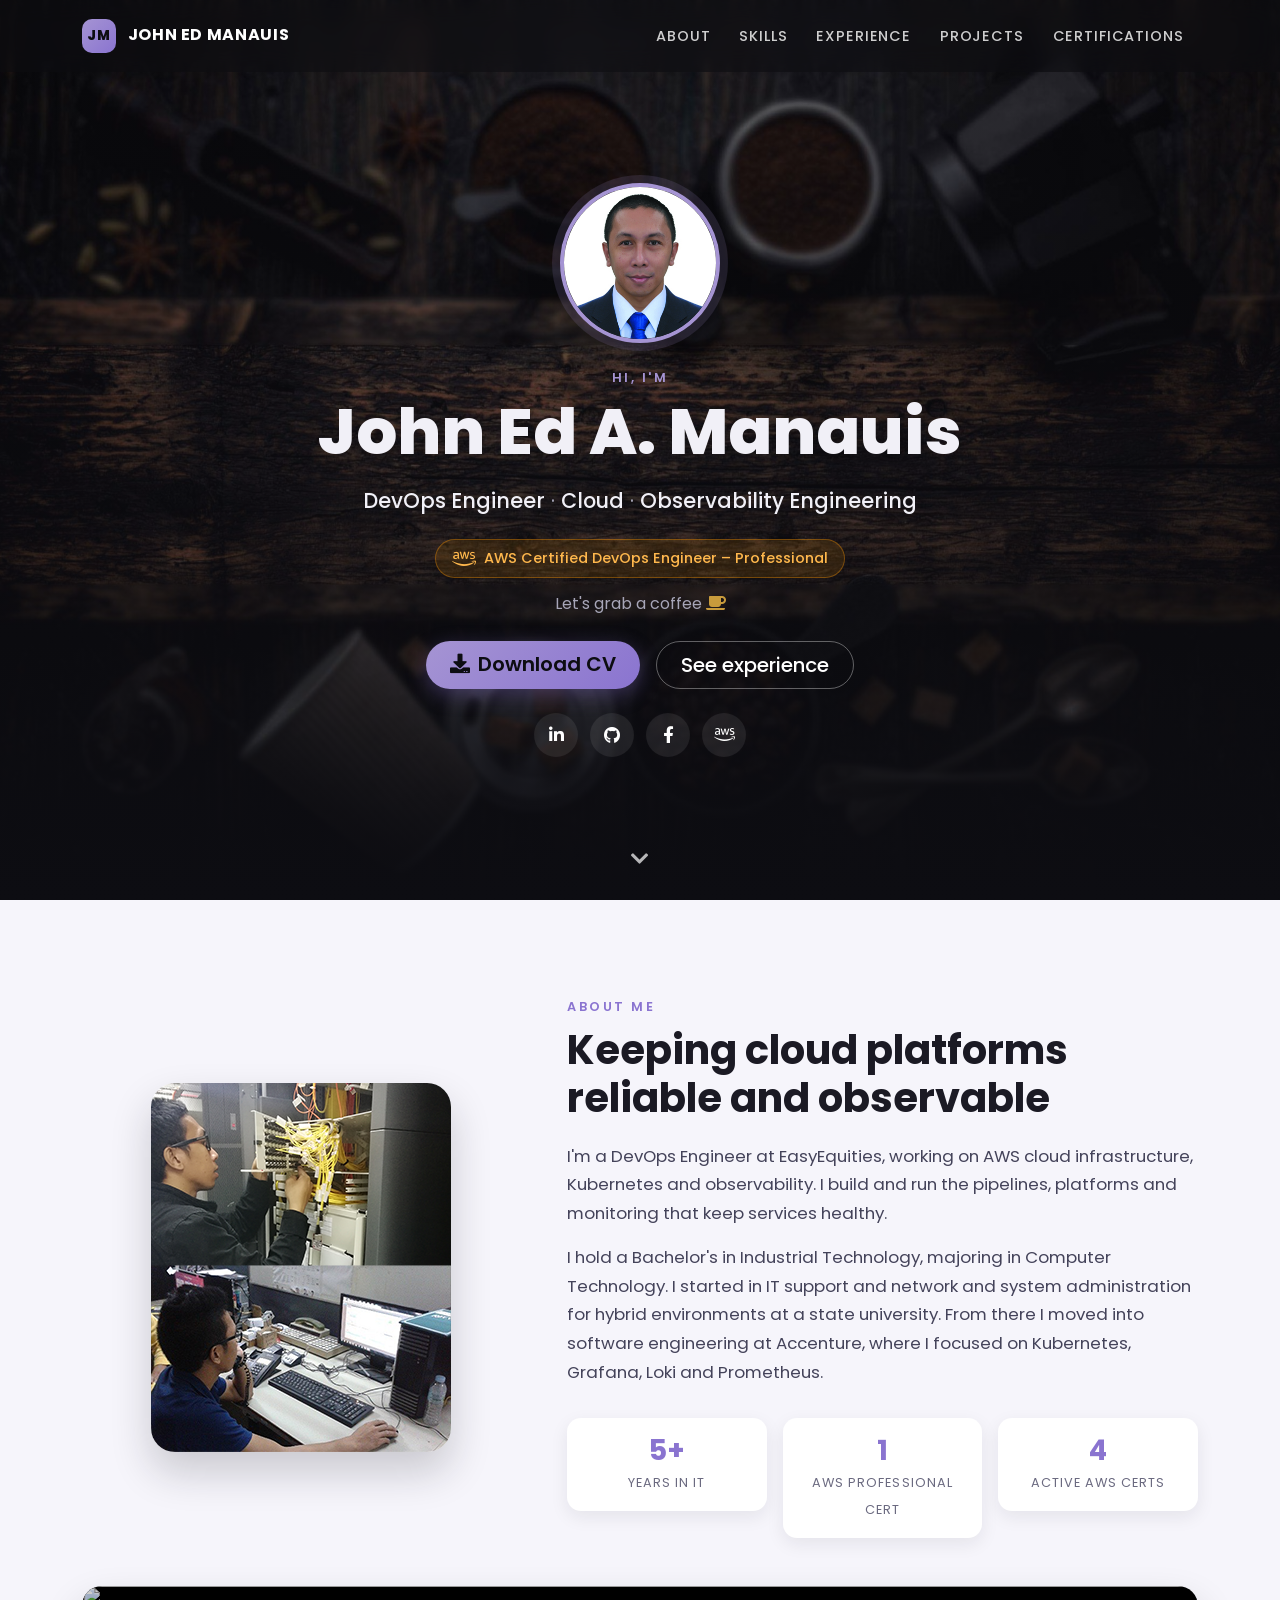
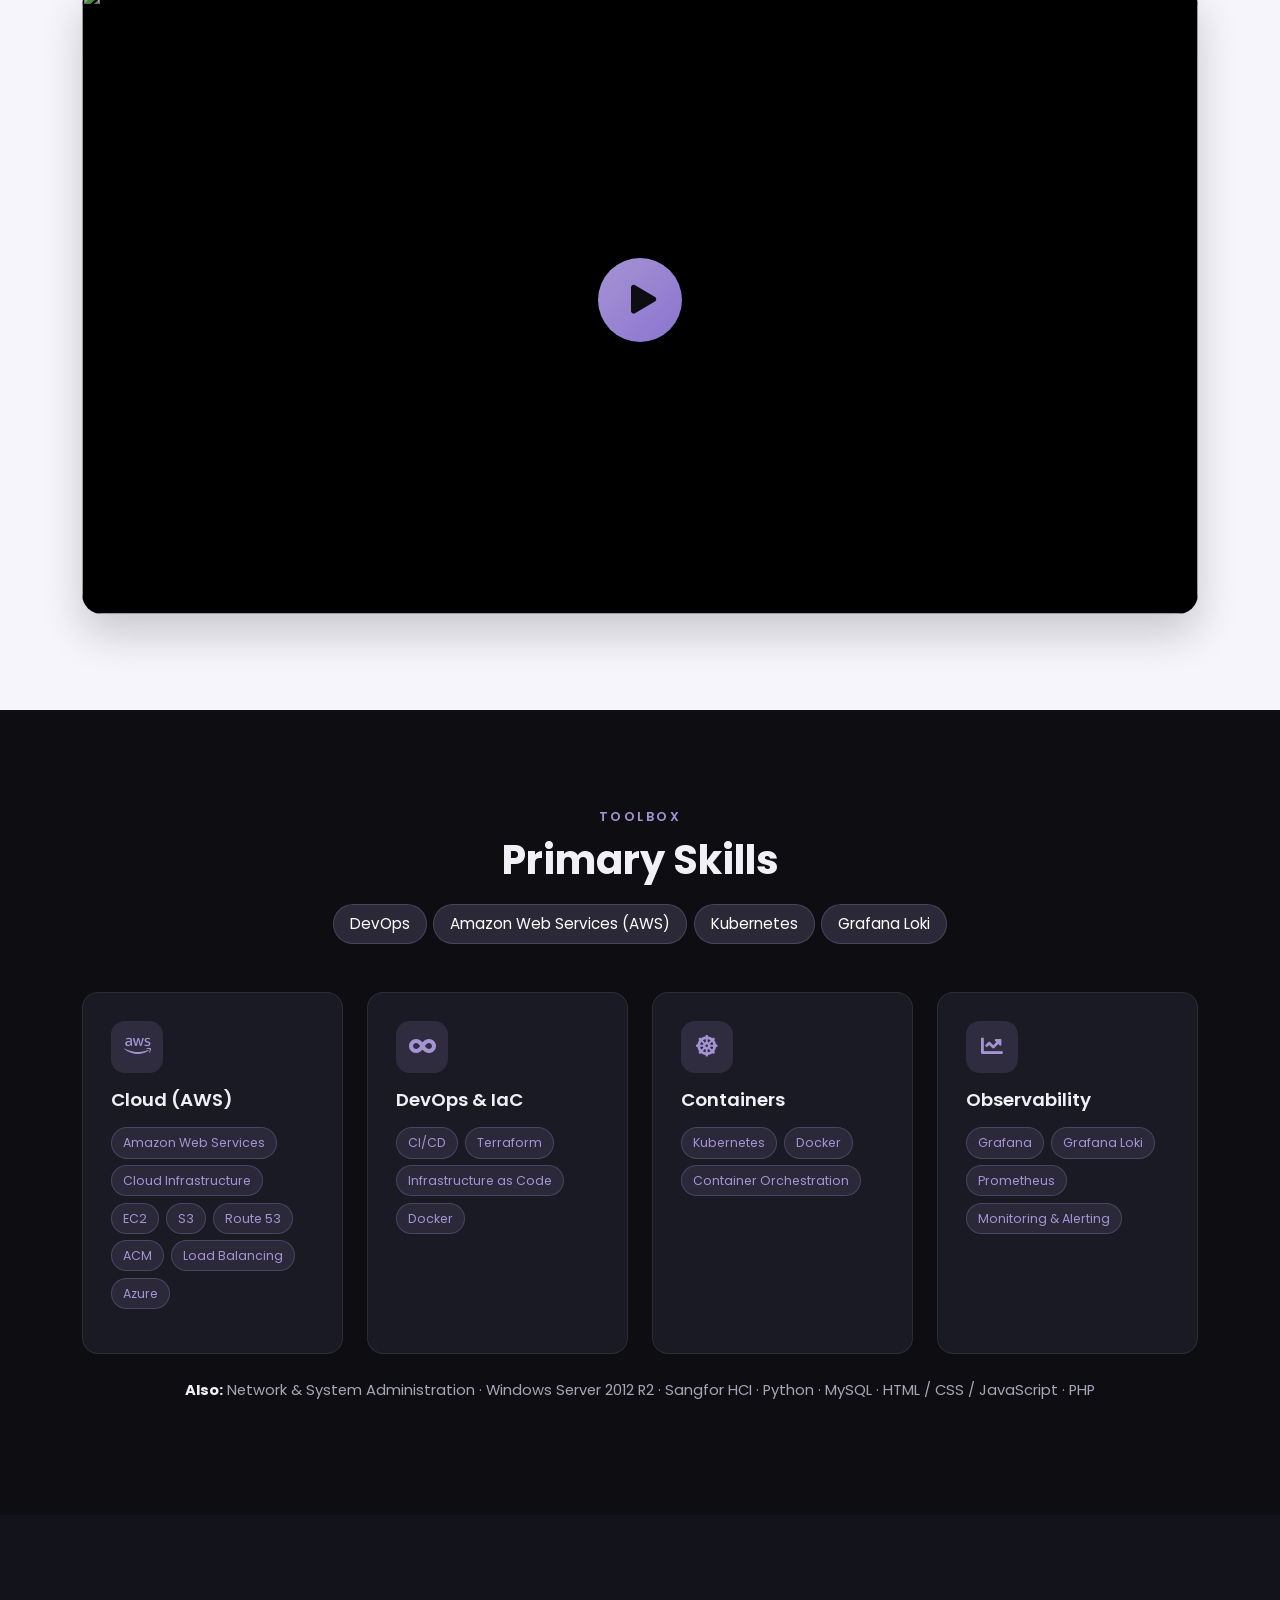
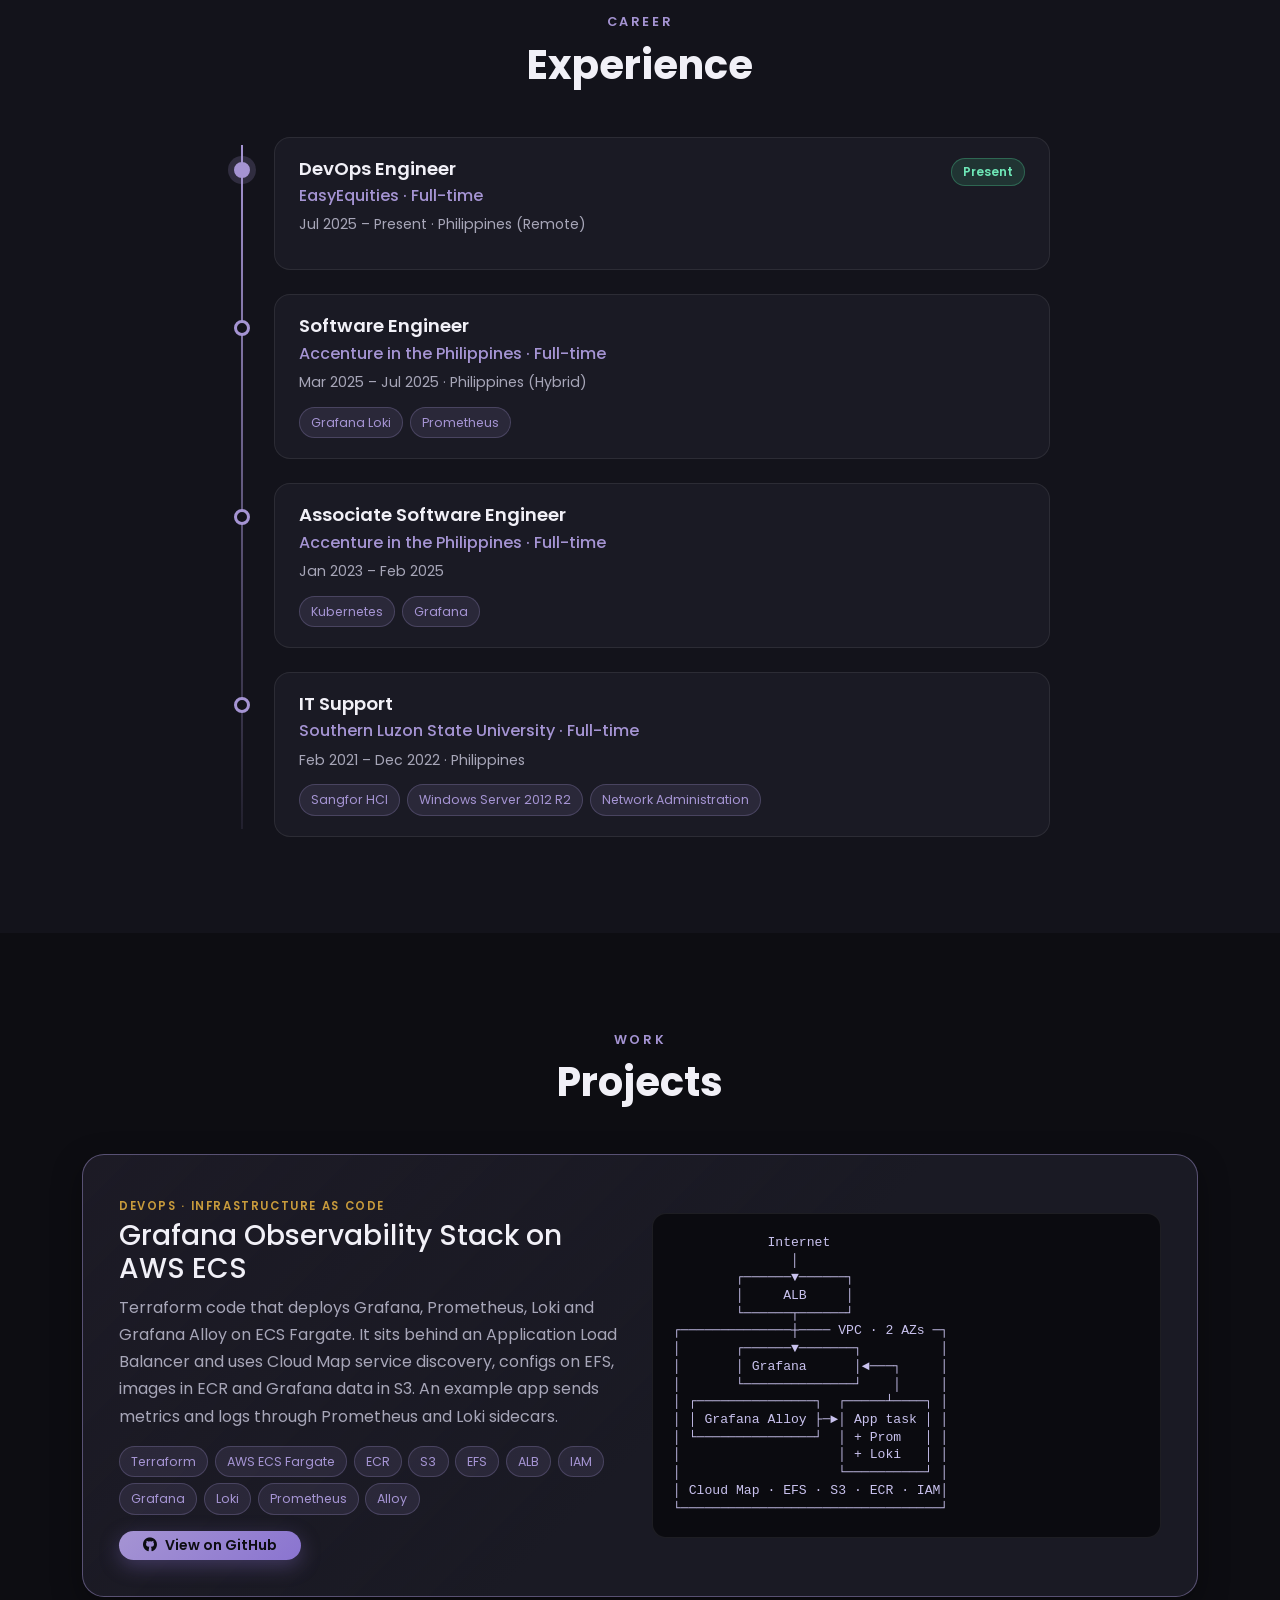
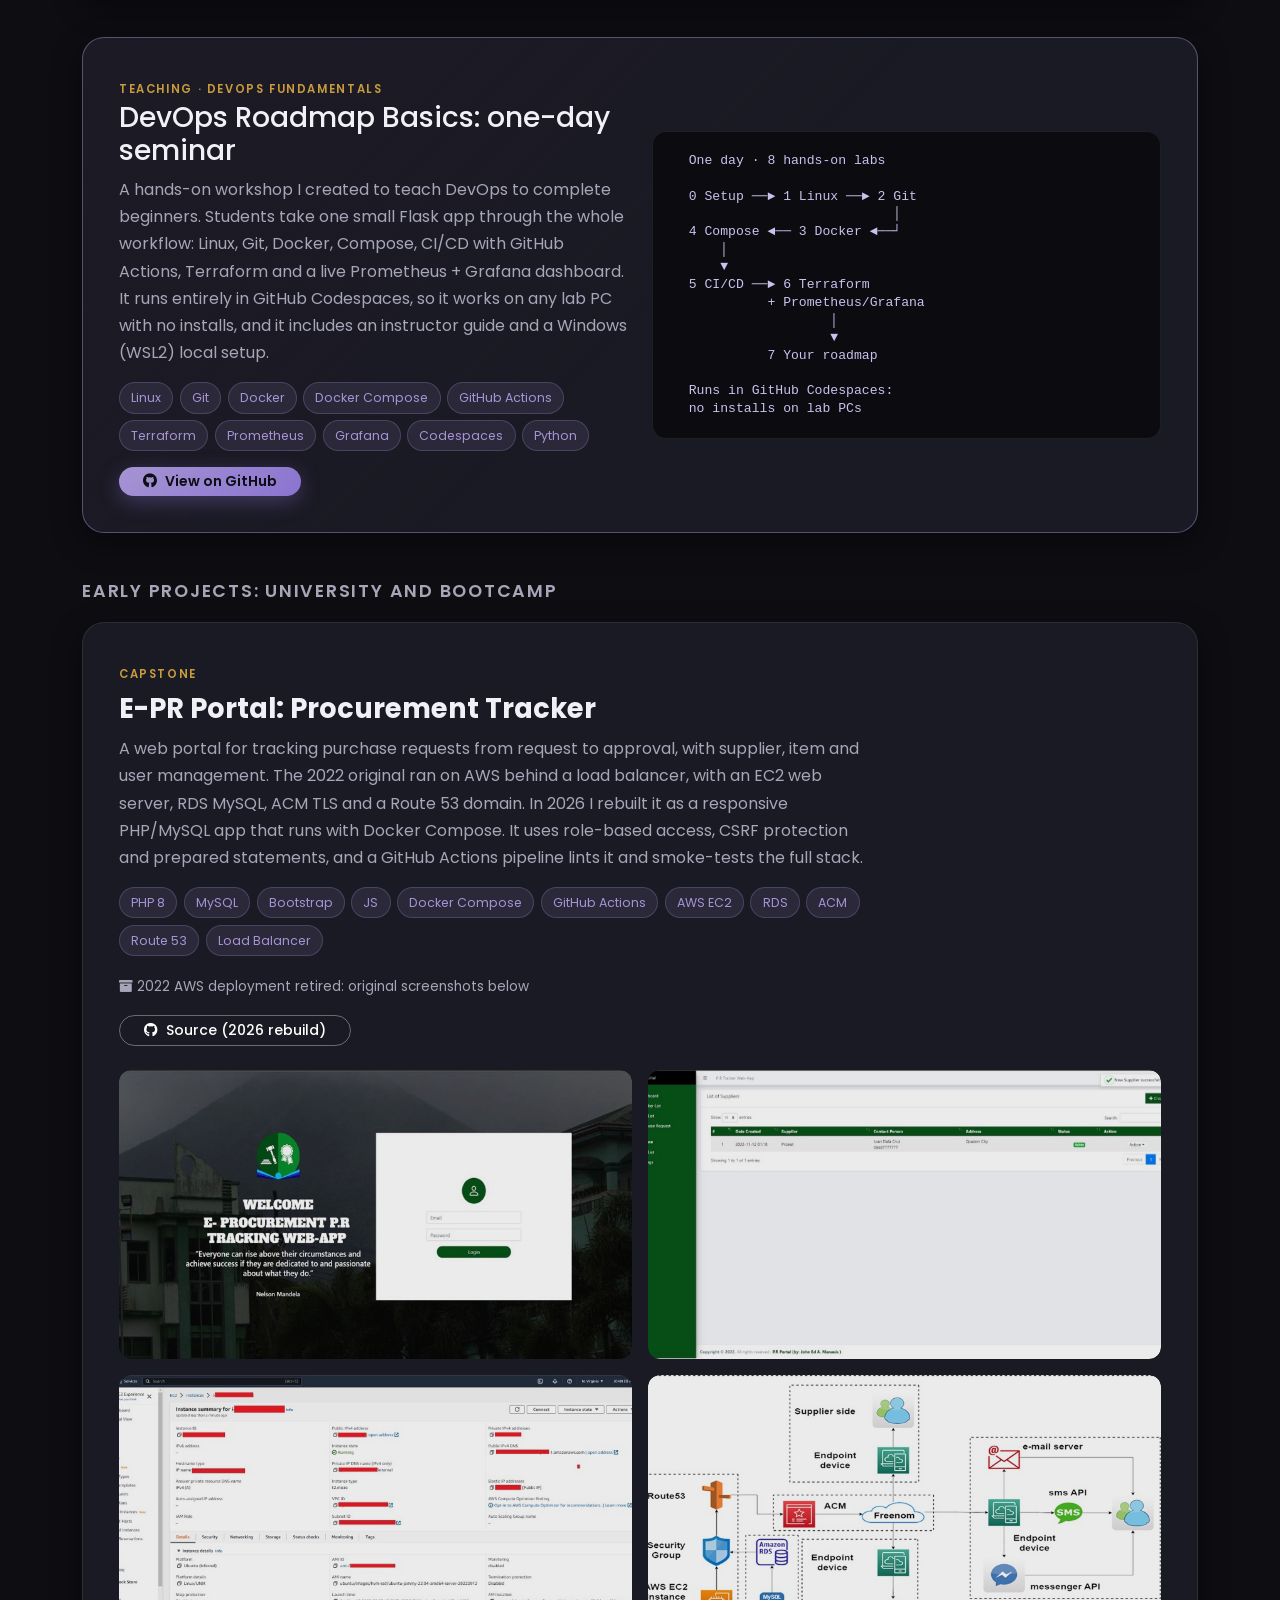
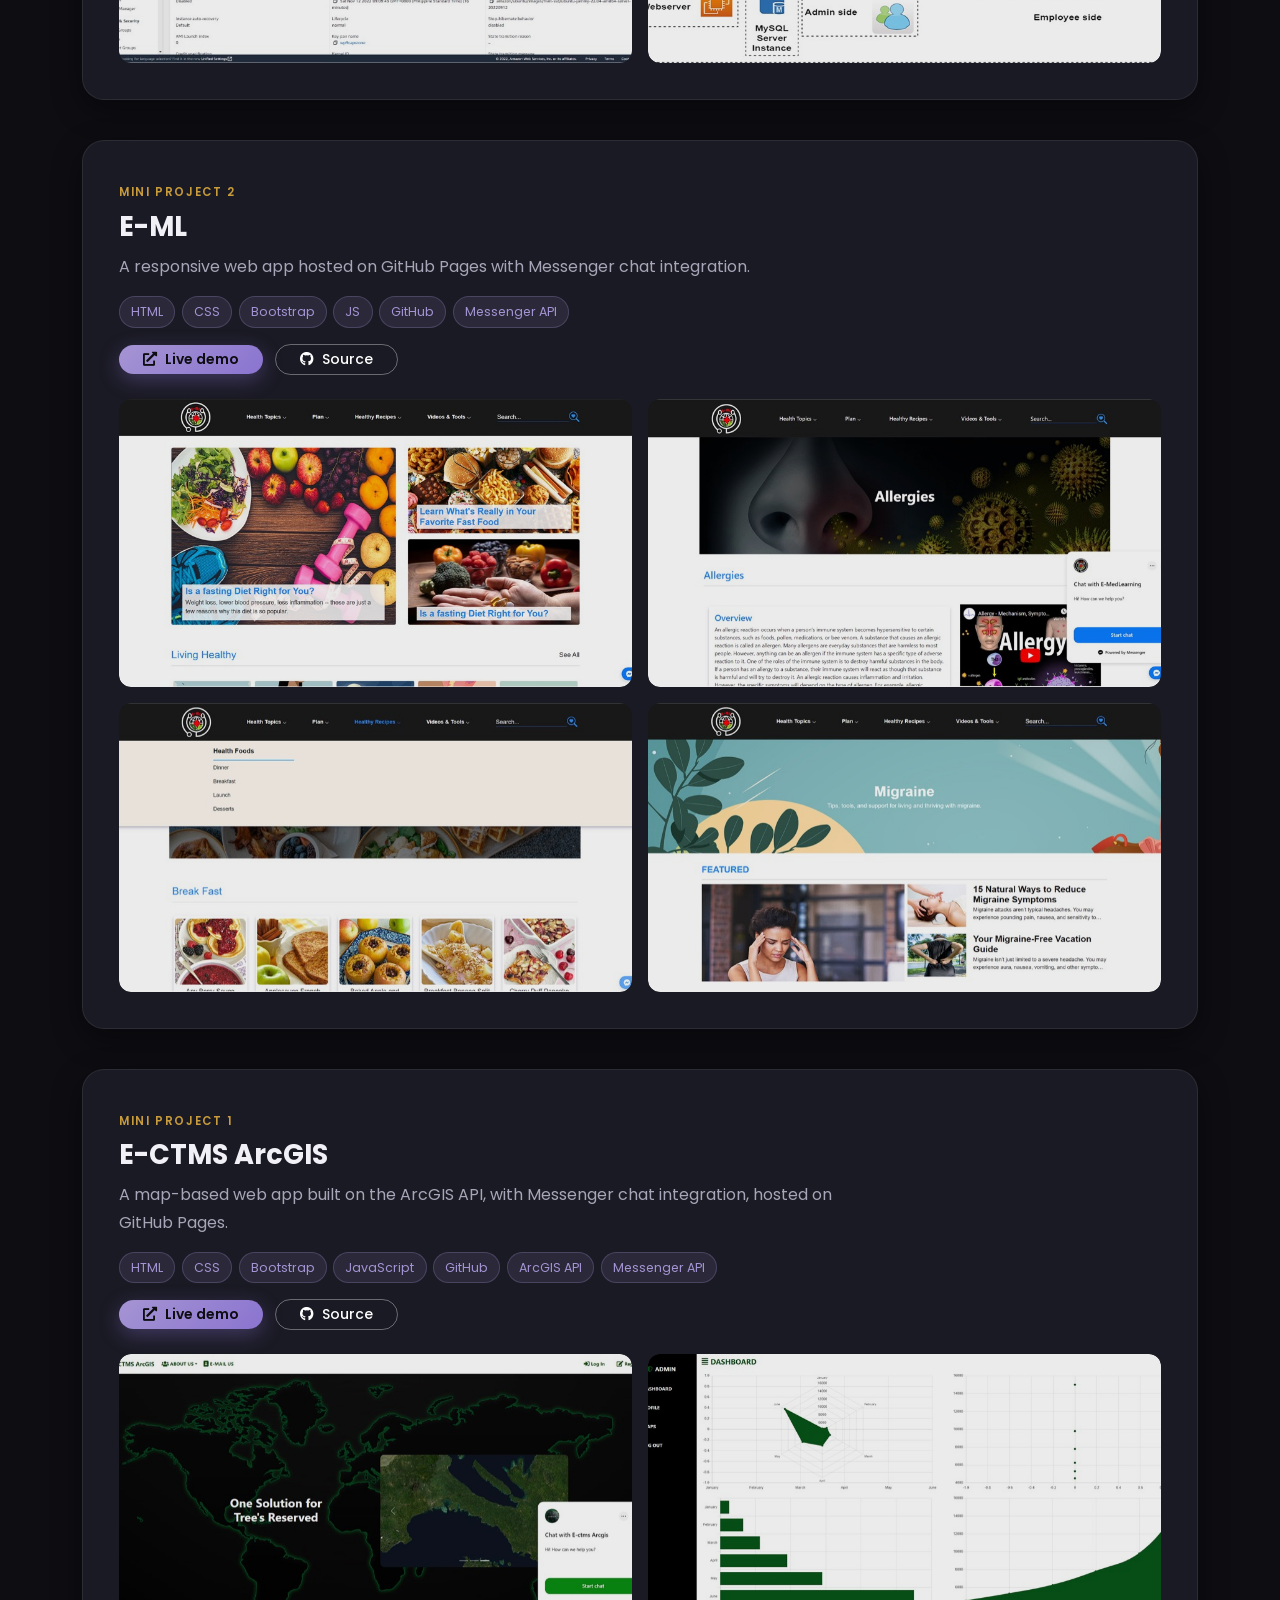
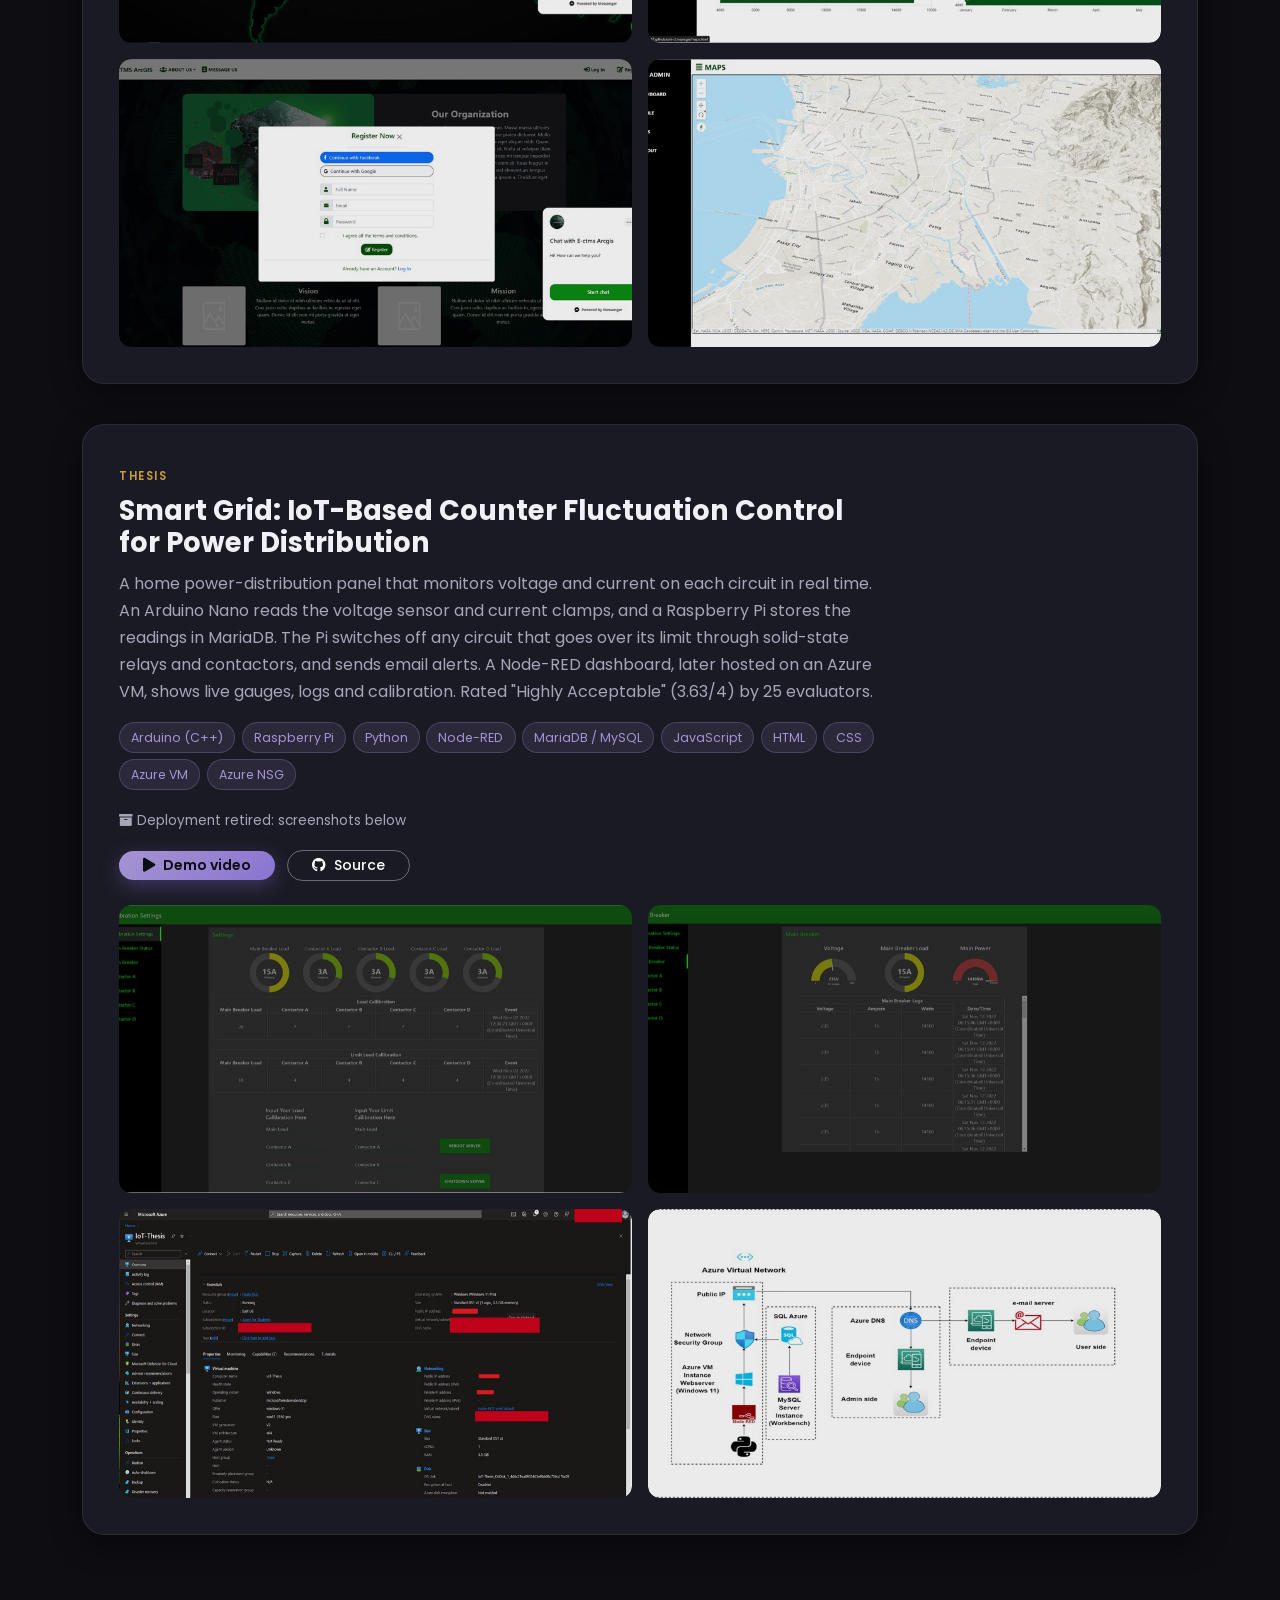
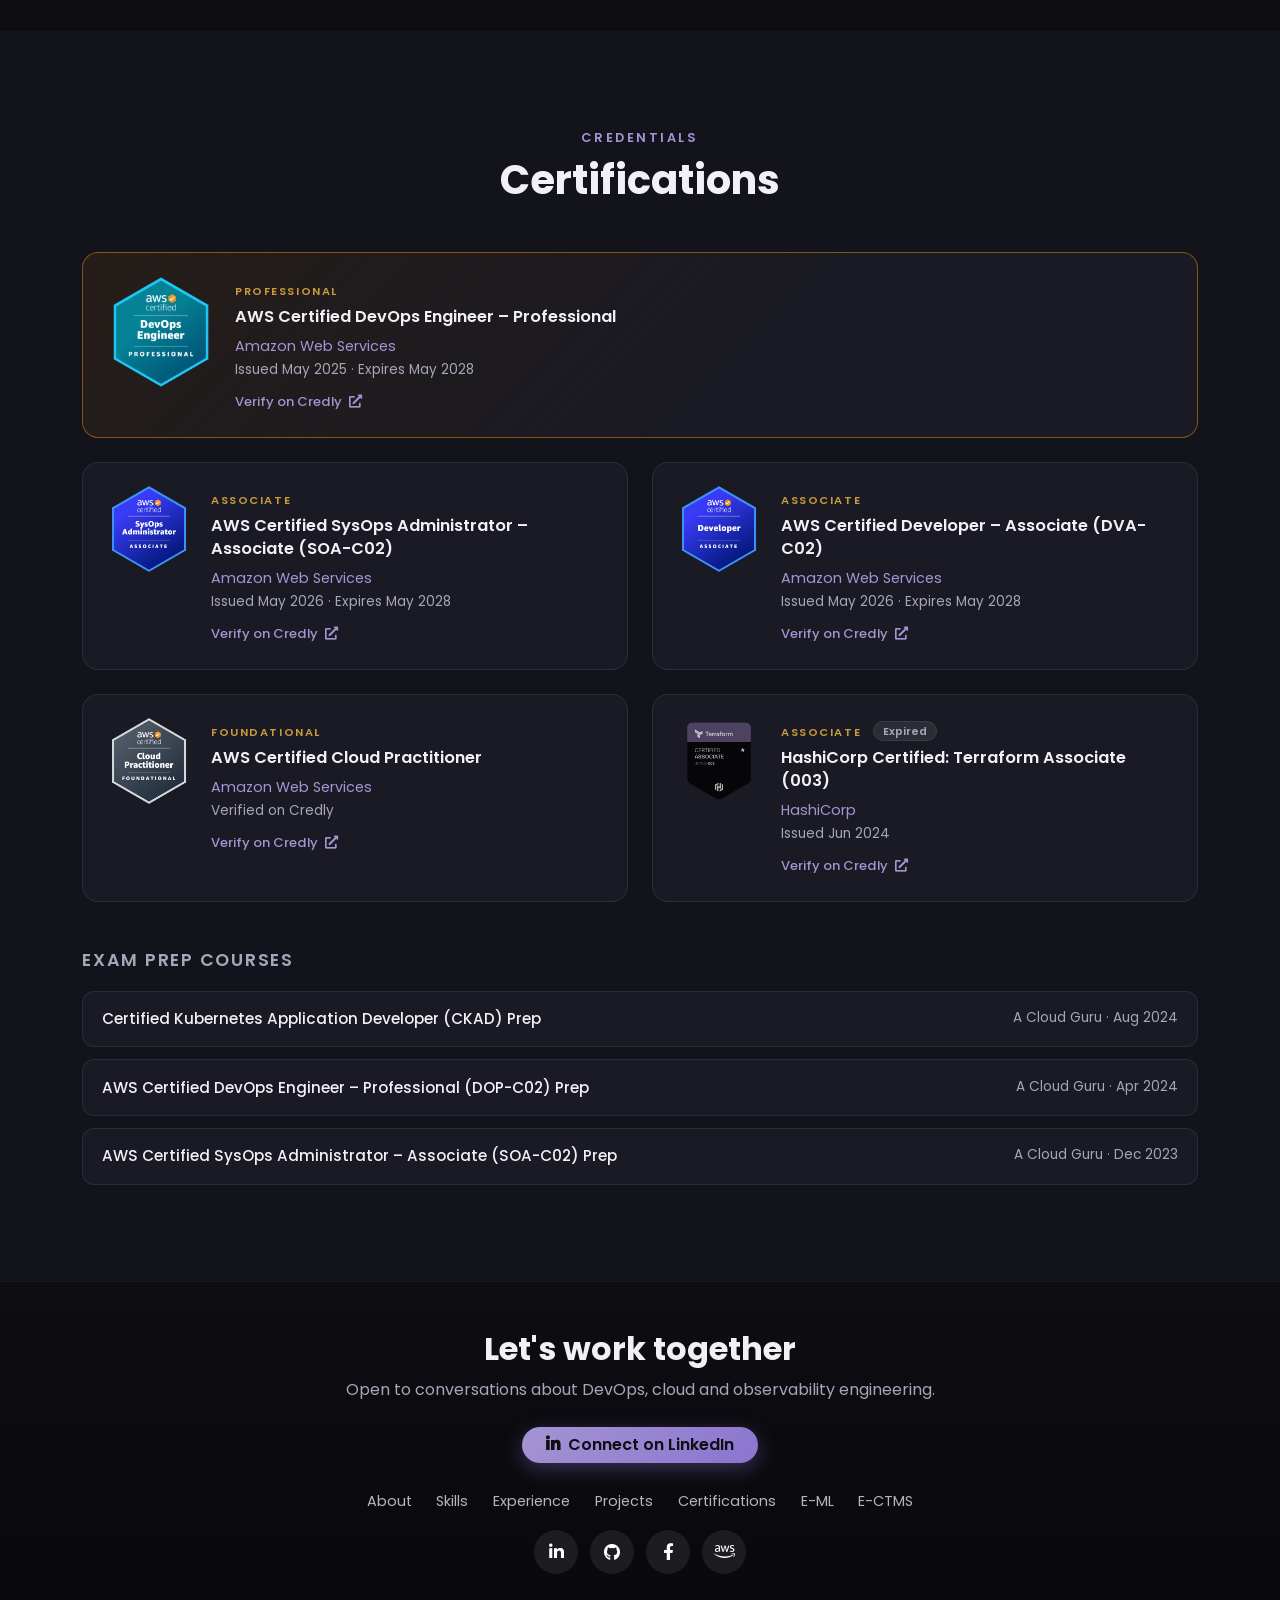
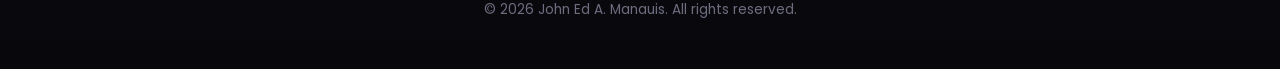
==== commit c529c847: "E-PR card: describe the 2026 rebuild Co-Authored-By: Claude Opus 5.5 <noreply@anthropic.com>" ====
--- a/index.html
+++ b/index.html
@@ -265,10 +265,10 @@
                     <div class="project-head">
                         <span class="project-kind">Capstone</span>
                         <h3>E-PR Portal: Procurement Tracker</h3>
-                        <p>A web portal for tracking procurement requests, deployed on AWS with a load-balanced EC2 web server, a custom domain and TLS.</p>
-                        <ul class="tags"><li>HTML</li><li>CSS</li><li>Bootstrap</li><li>JS</li><li>PHP</li><li>MySQL</li><li>AWS EC2</li><li>ACM</li><li>Security Group</li><li>Route 53</li><li>Load Balancer</li></ul>
-                        <span class="status-offline"><i class="fas fa-archive me-1" aria-hidden="true"></i>Deployment retired: screenshots below</span>
-                        <div class="mt-3"><a class="btn btn-ghost btn-sm" href="https://github.com/neo64347/e-pr-portal" target="_blank" rel="noopener"><i class="fab fa-github me-2" aria-hidden="true"></i>Project page</a></div>
+                        <p>A web portal for tracking purchase requests from request to approval, with supplier, item and user management. The 2022 original ran on AWS behind a load balancer, with an EC2 web server, RDS MySQL, ACM TLS and a Route 53 domain. In 2026 I rebuilt it as a responsive PHP/MySQL app that runs with Docker Compose. It uses role-based access, CSRF protection and prepared statements, and a GitHub Actions pipeline lints it and smoke-tests the full stack.</p>
+                        <ul class="tags"><li>PHP 8</li><li>MySQL</li><li>Bootstrap</li><li>JS</li><li>Docker Compose</li><li>GitHub Actions</li><li>AWS EC2</li><li>RDS</li><li>ACM</li><li>Route 53</li><li>Load Balancer</li></ul>
+                        <span class="status-offline"><i class="fas fa-archive me-1" aria-hidden="true"></i>2022 AWS deployment retired: original screenshots below</span>
+                        <div class="mt-3"><a class="btn btn-ghost btn-sm" href="https://github.com/neo64347/e-pr-portal" target="_blank" rel="noopener"><i class="fab fa-github me-2" aria-hidden="true"></i>Source (2026 rebuild)</a></div>
                     </div>
                     <div class="row g-3 row-cols-1 row-cols-sm-2 gallery" data-bss-baguettebox>
                         <div class="col"><a href="assets/img/pr11400x800.png" data-caption="E-PR Portal: screen 1"><img src="assets/img/thumbs/pr1.jpg" alt="E-PR Portal screenshot 1" loading="lazy" width="900" height="460"></a></div>
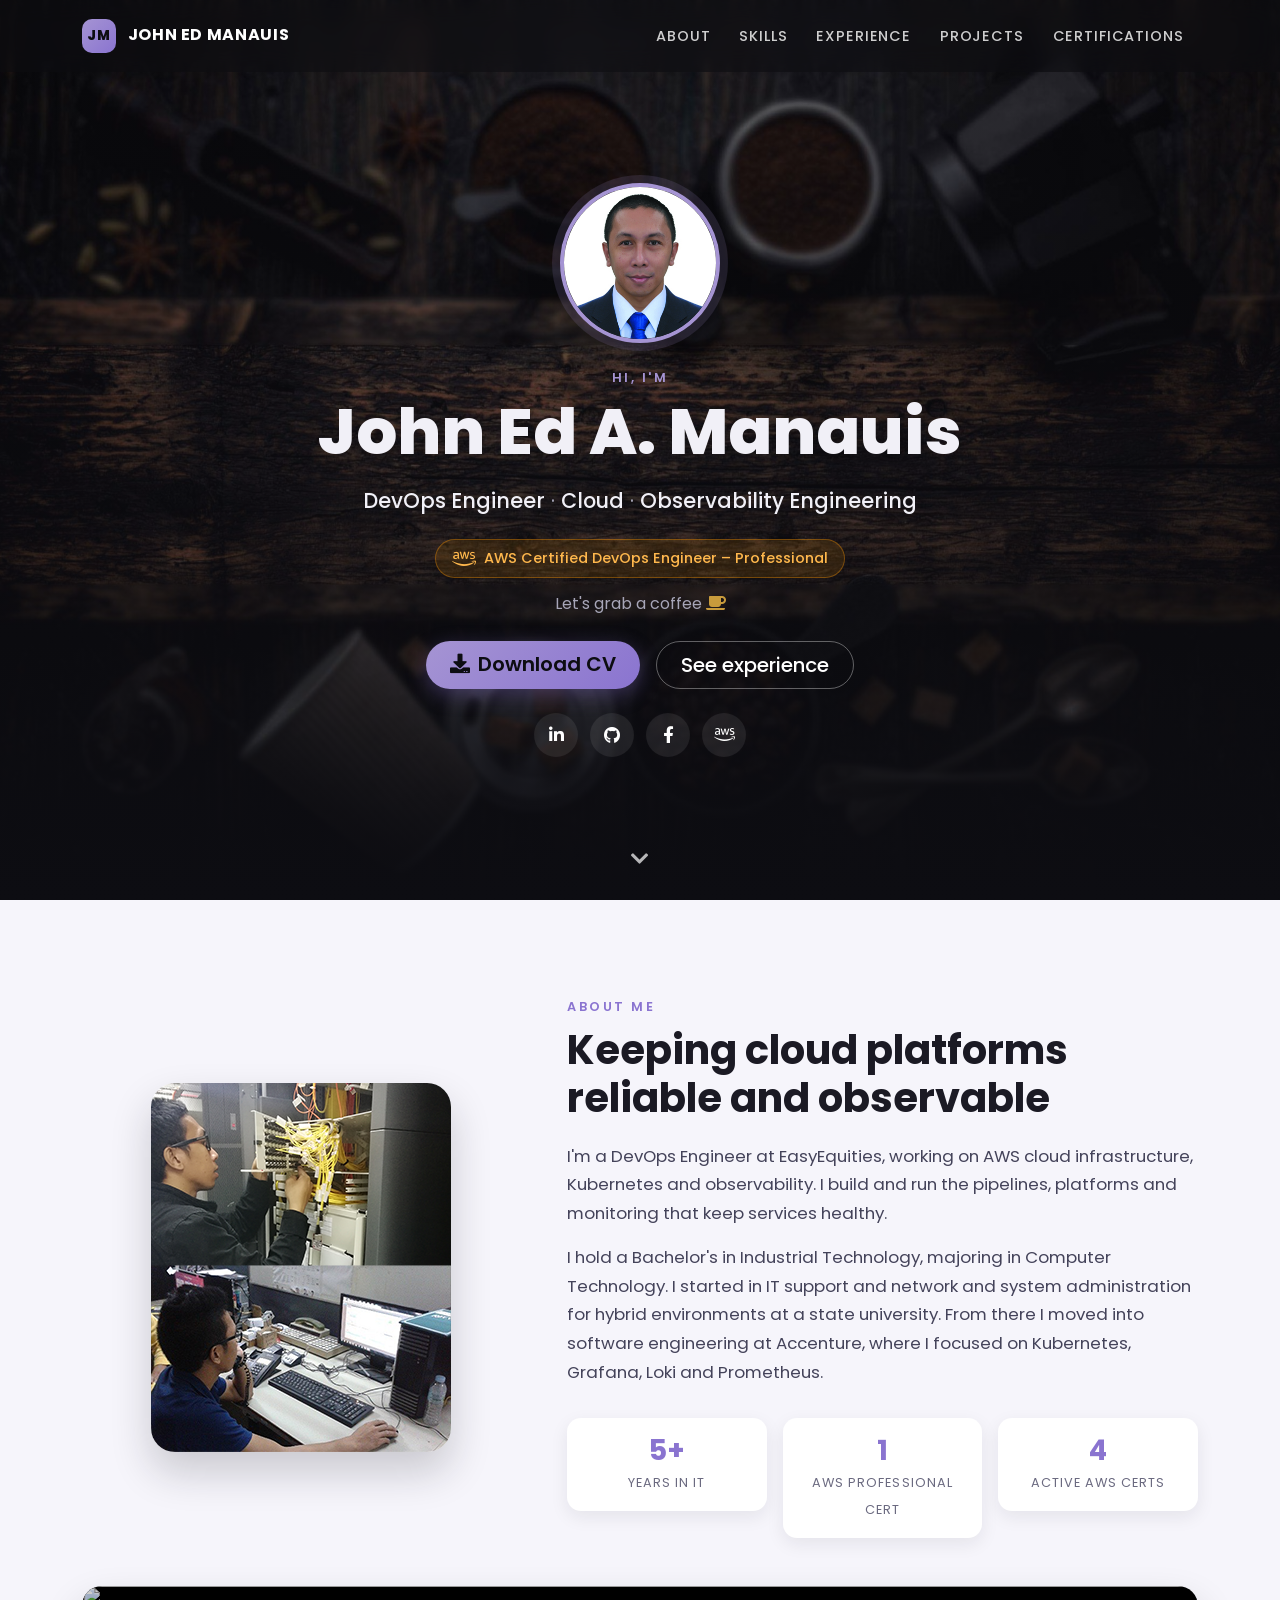
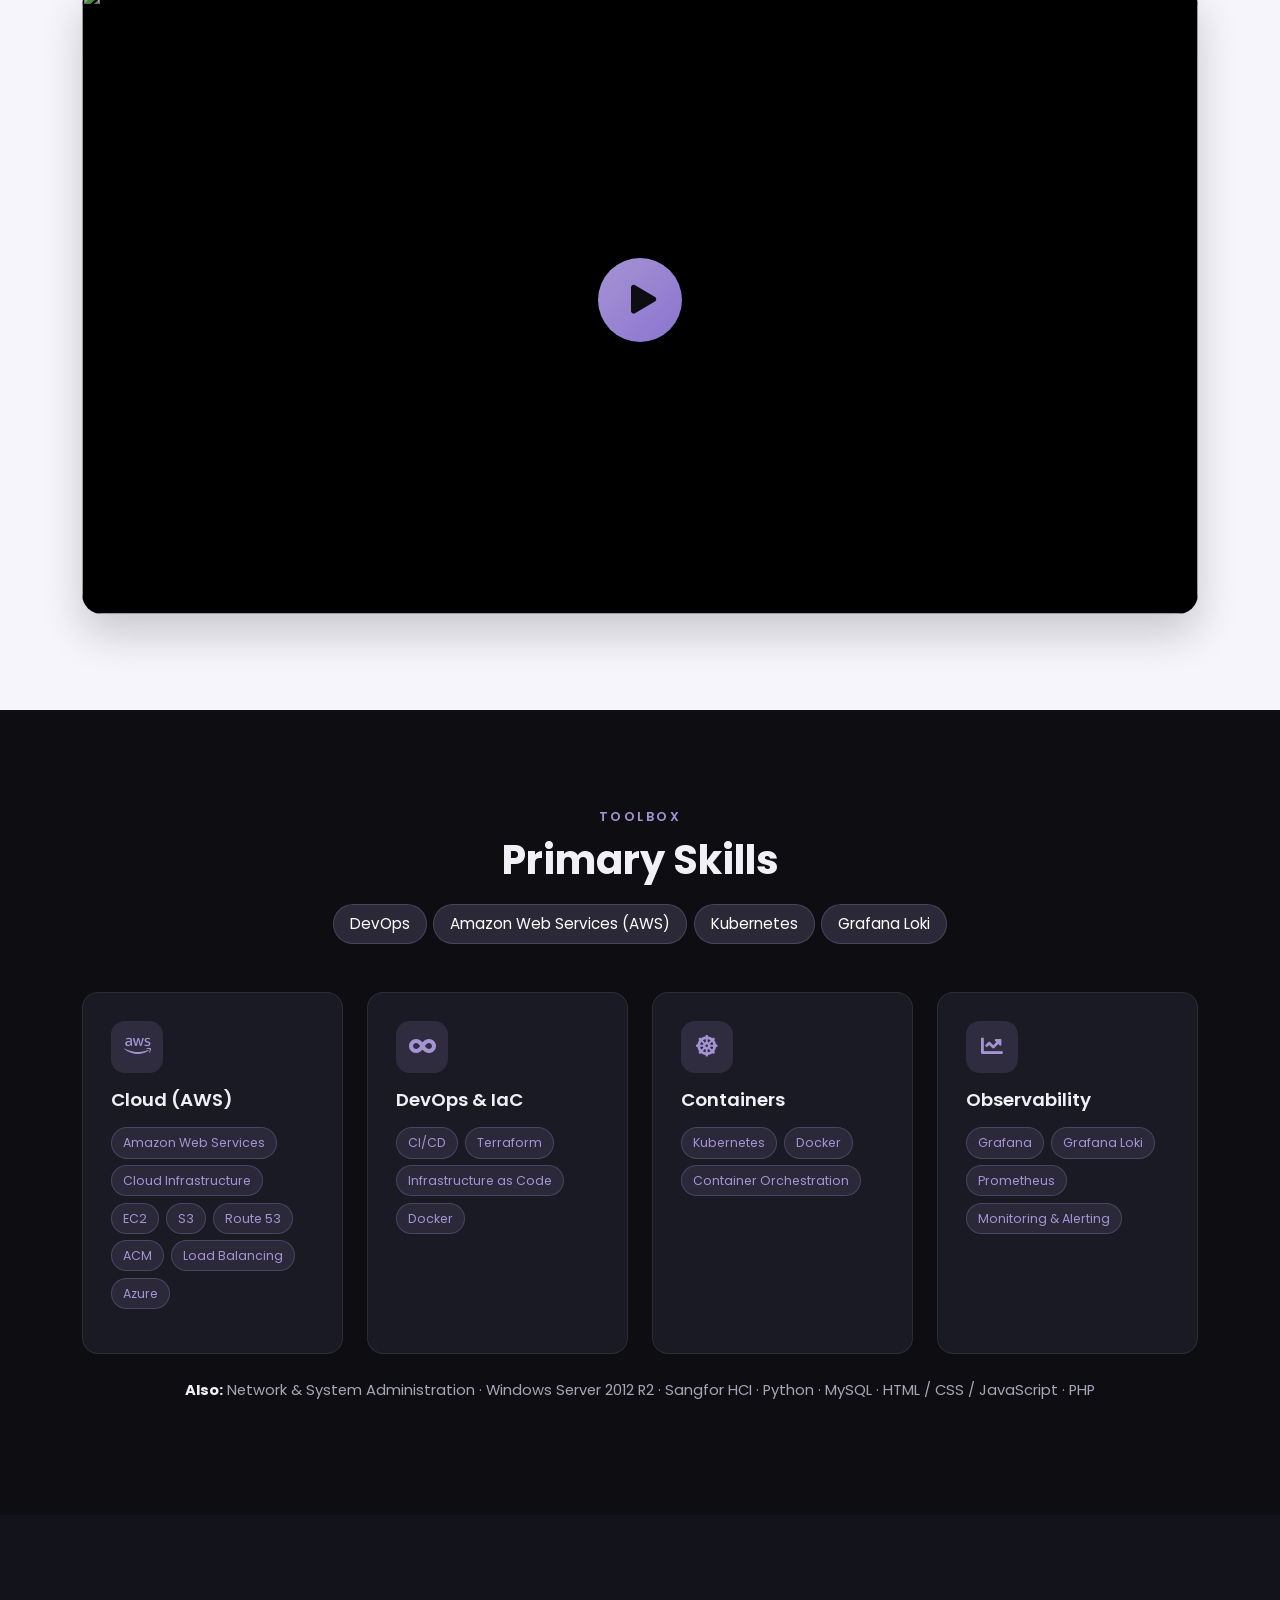
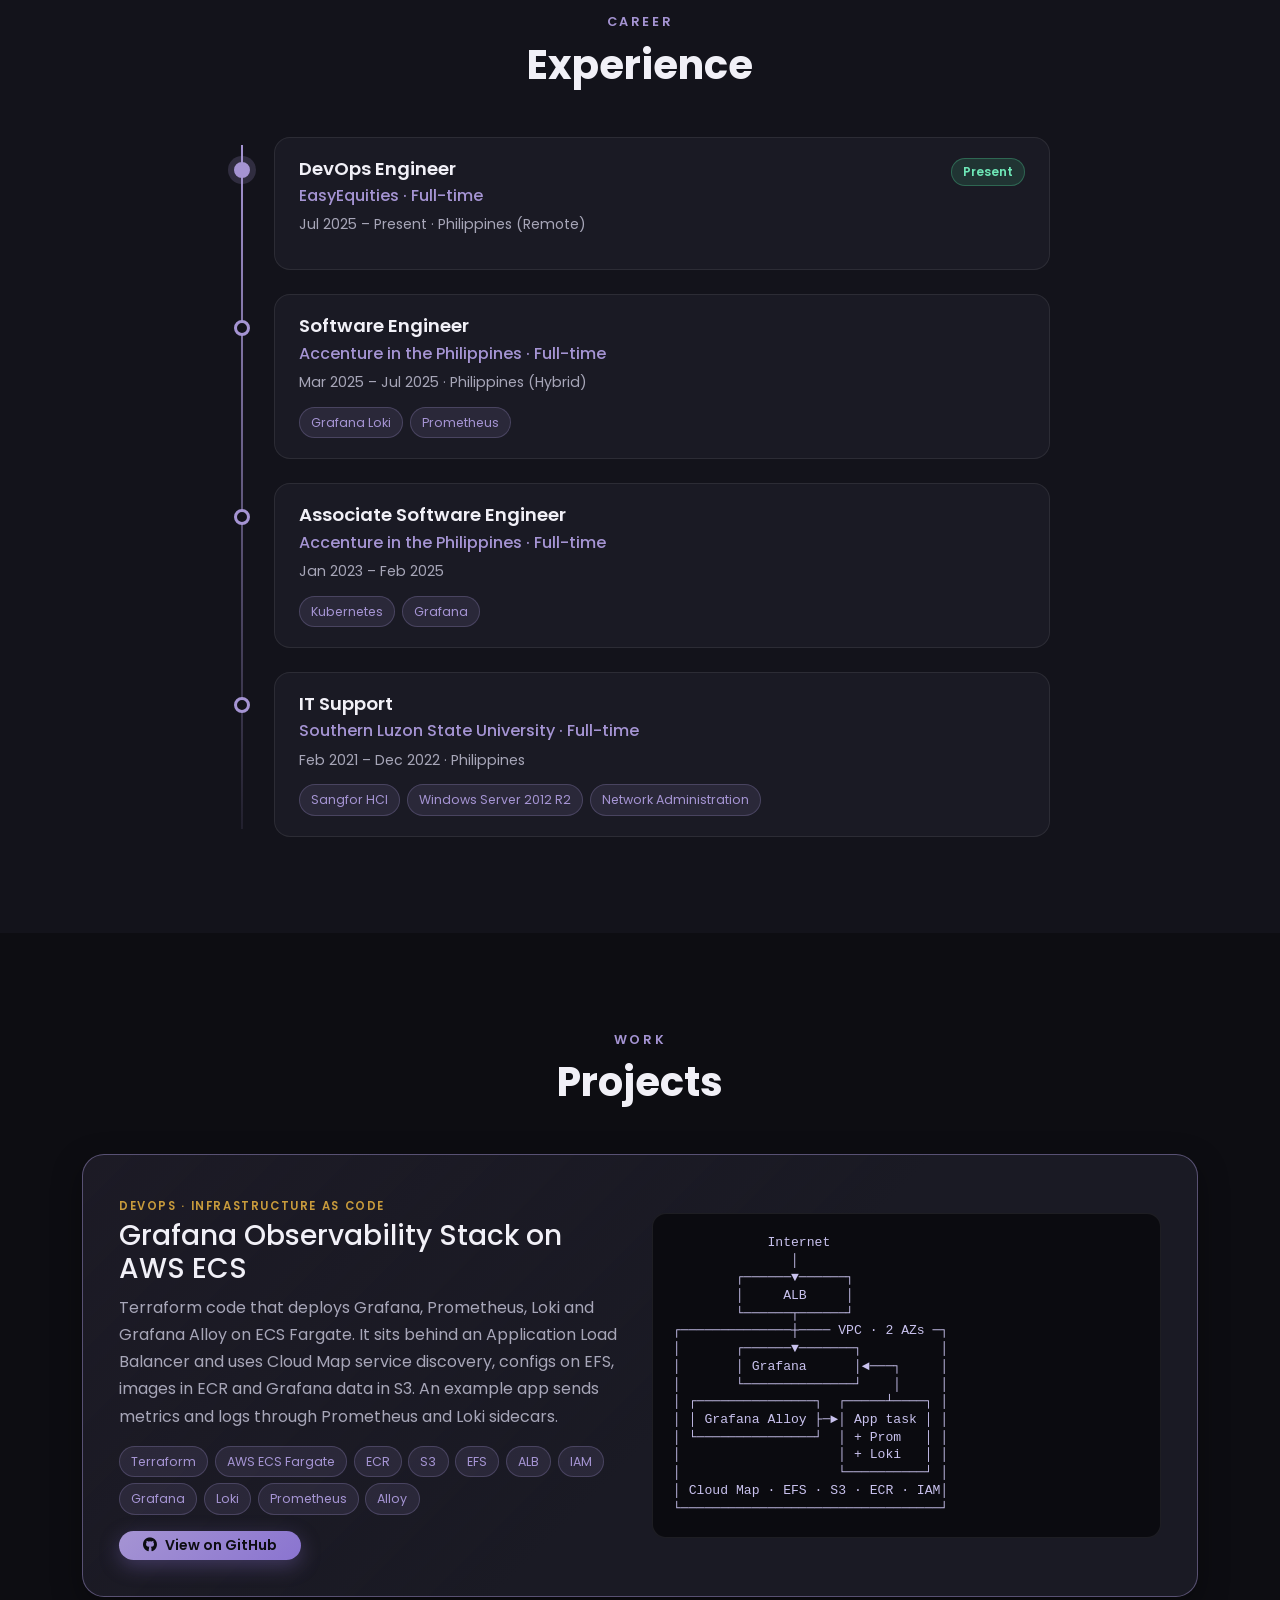
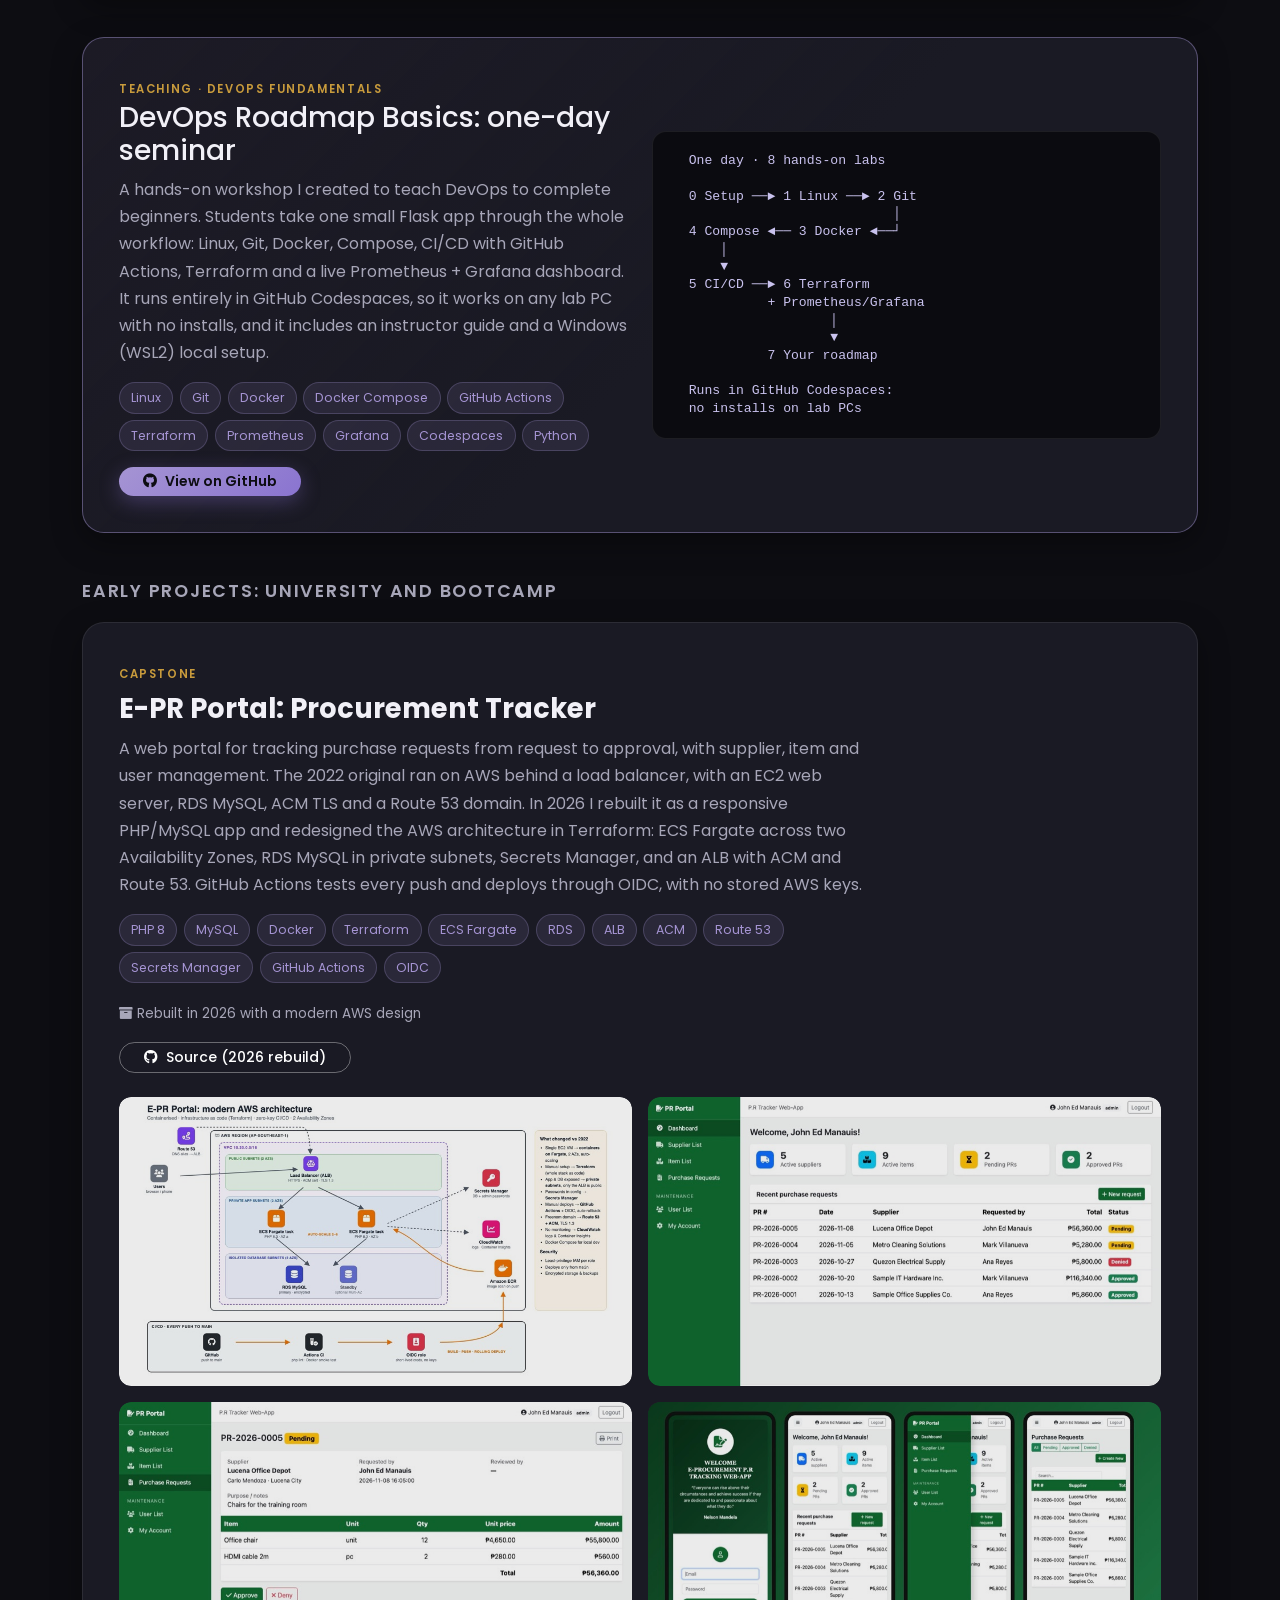
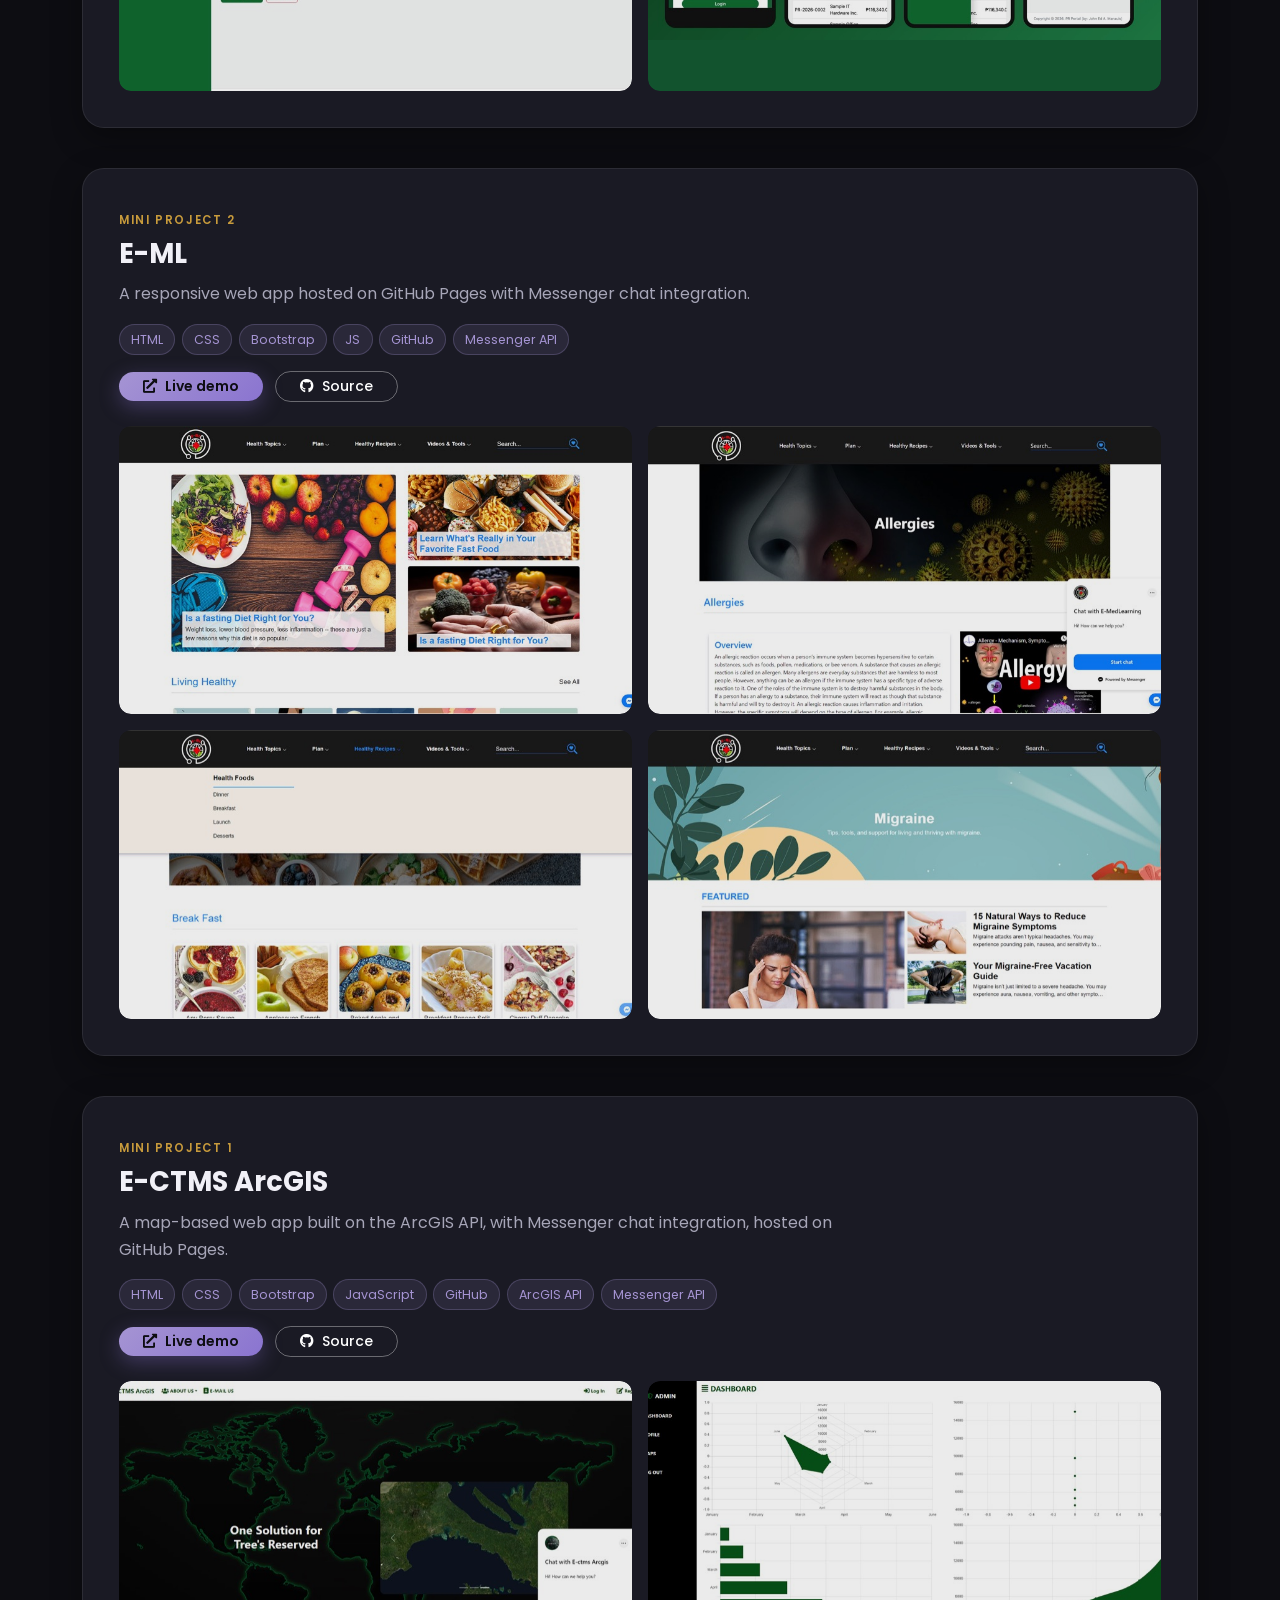
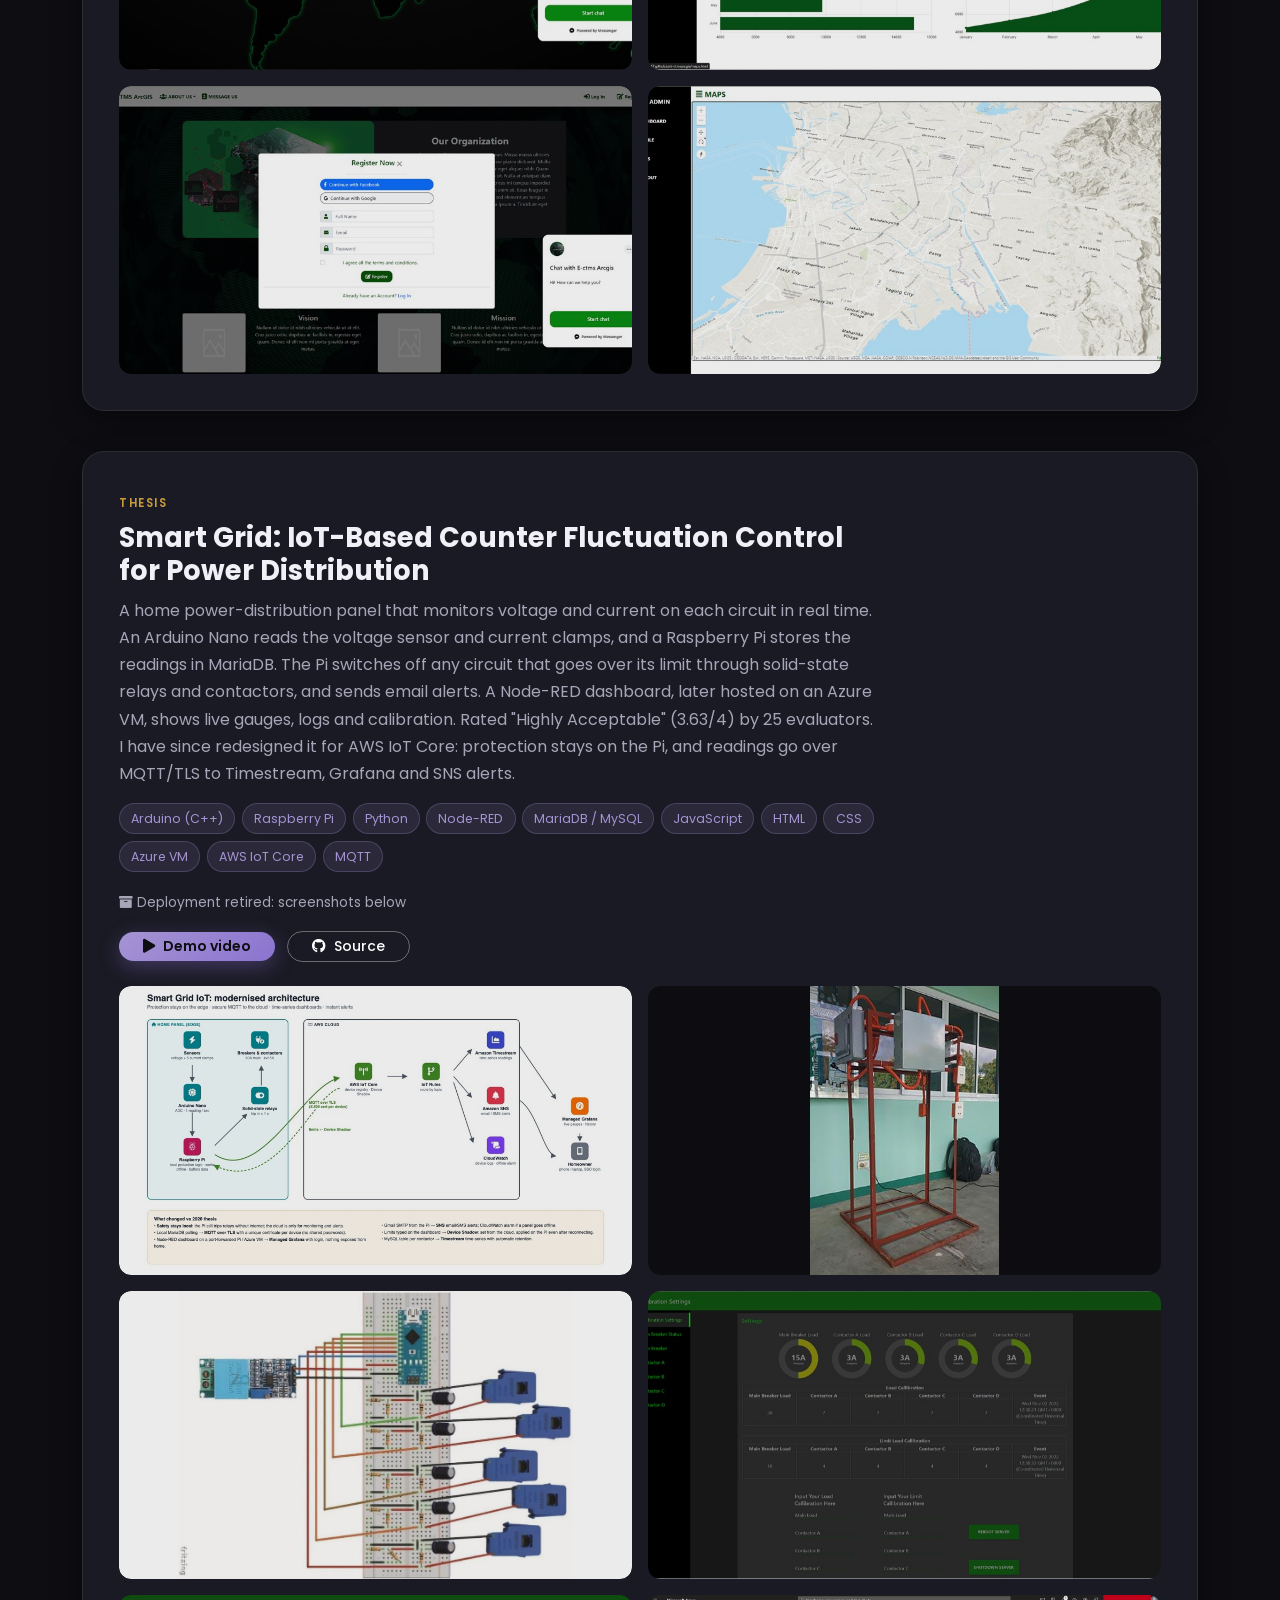
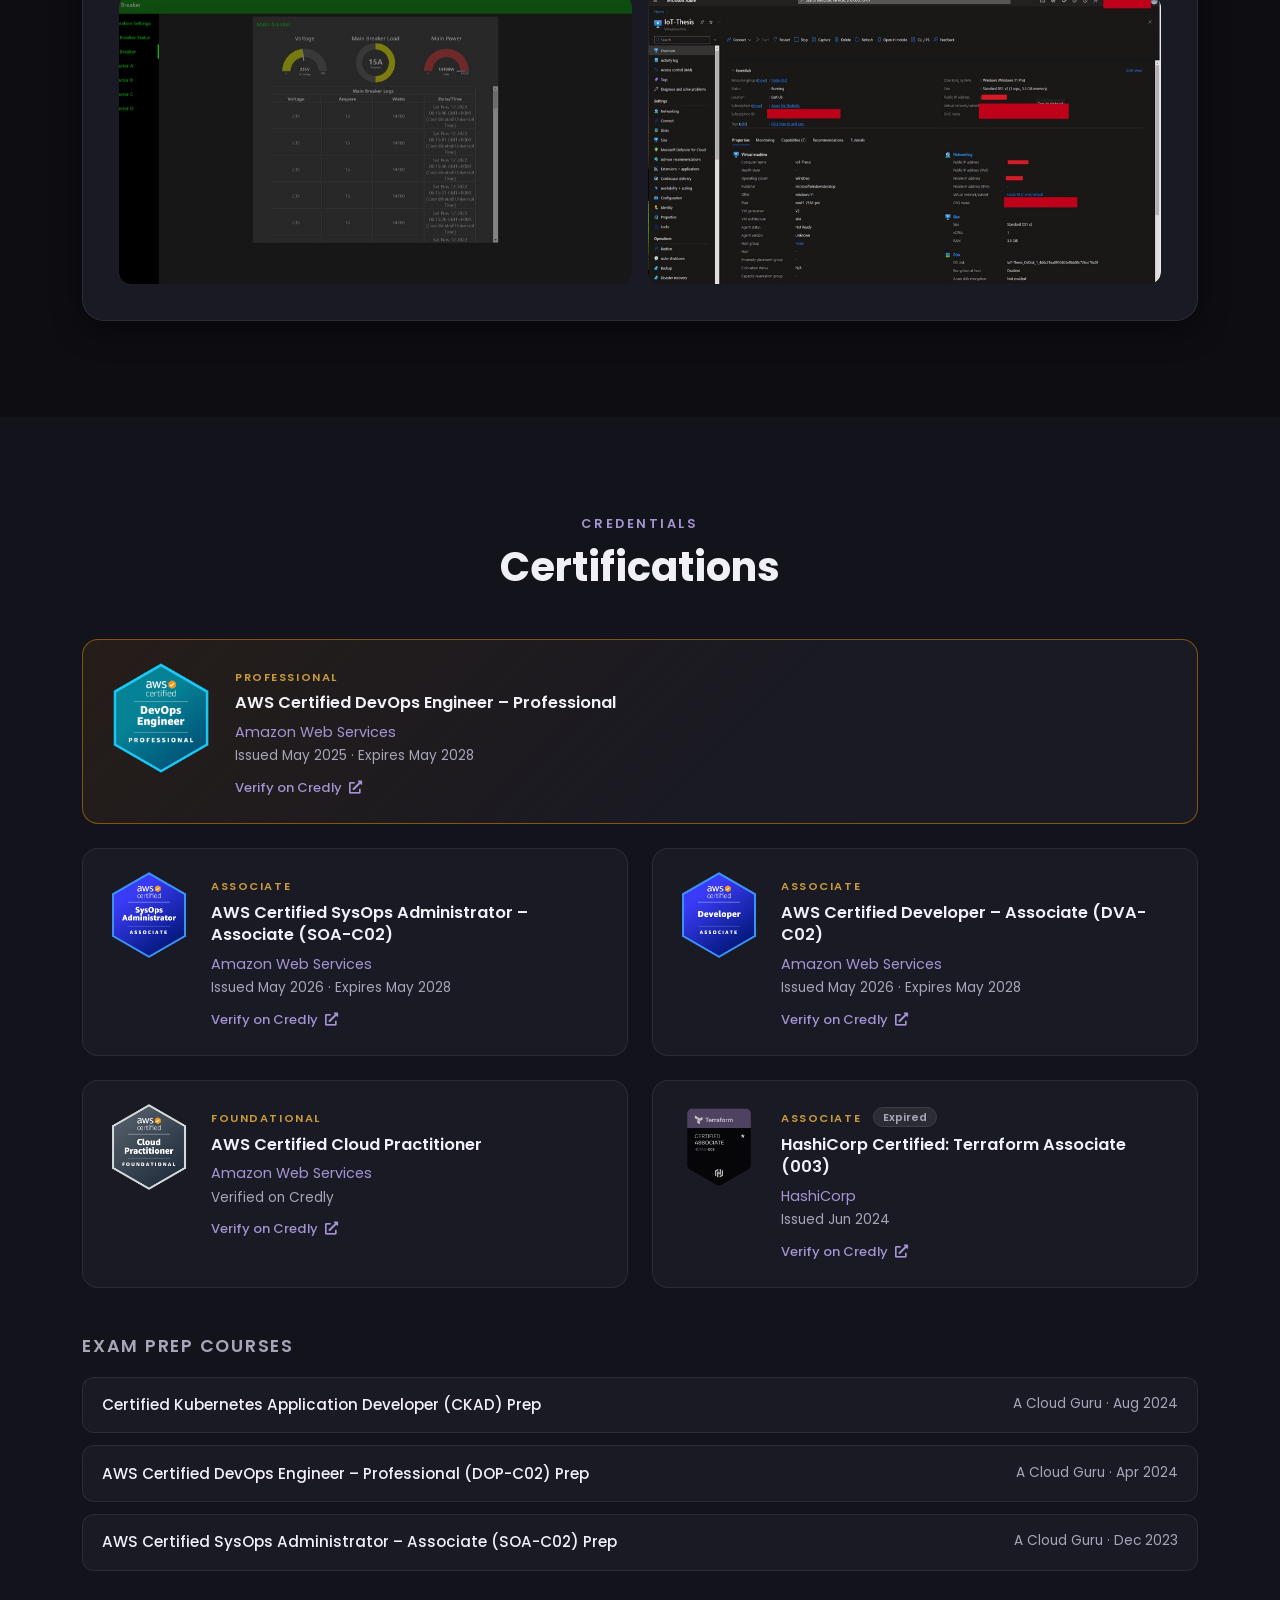
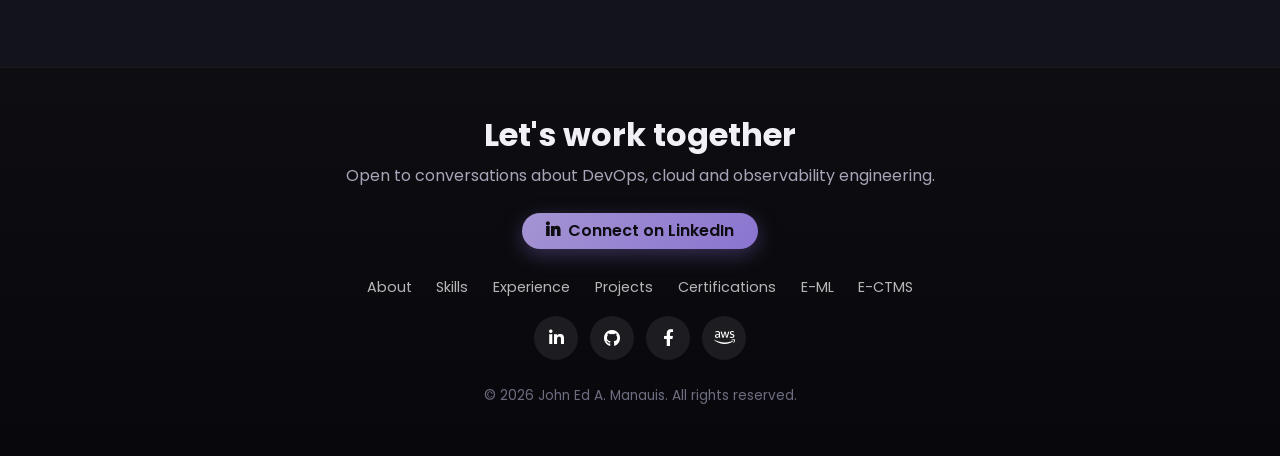
==== commit e29235f4: "Projects: modern architecture diagrams and new E-PR/IoT images Co-Authored-By: Claude Opus 5.5 <nore" ====
--- a/index.html
+++ b/index.html
@@ -265,16 +265,16 @@
                     <div class="project-head">
                         <span class="project-kind">Capstone</span>
                         <h3>E-PR Portal: Procurement Tracker</h3>
-                        <p>A web portal for tracking purchase requests from request to approval, with supplier, item and user management. The 2022 original ran on AWS behind a load balancer, with an EC2 web server, RDS MySQL, ACM TLS and a Route 53 domain. In 2026 I rebuilt it as a responsive PHP/MySQL app that runs with Docker Compose. It uses role-based access, CSRF protection and prepared statements, and a GitHub Actions pipeline lints it and smoke-tests the full stack.</p>
-                        <ul class="tags"><li>PHP 8</li><li>MySQL</li><li>Bootstrap</li><li>JS</li><li>Docker Compose</li><li>GitHub Actions</li><li>AWS EC2</li><li>RDS</li><li>ACM</li><li>Route 53</li><li>Load Balancer</li></ul>
-                        <span class="status-offline"><i class="fas fa-archive me-1" aria-hidden="true"></i>2022 AWS deployment retired: original screenshots below</span>
+                        <p>A web portal for tracking purchase requests from request to approval, with supplier, item and user management. The 2022 original ran on AWS behind a load balancer, with an EC2 web server, RDS MySQL, ACM TLS and a Route 53 domain. In 2026 I rebuilt it as a responsive PHP/MySQL app and redesigned the AWS architecture in Terraform: ECS Fargate across two Availability Zones, RDS MySQL in private subnets, Secrets Manager, and an ALB with ACM and Route 53. GitHub Actions tests every push and deploys through OIDC, with no stored AWS keys.</p>
+                        <ul class="tags"><li>PHP 8</li><li>MySQL</li><li>Docker</li><li>Terraform</li><li>ECS Fargate</li><li>RDS</li><li>ALB</li><li>ACM</li><li>Route 53</li><li>Secrets Manager</li><li>GitHub Actions</li><li>OIDC</li></ul>
+                        <span class="status-offline"><i class="fas fa-archive me-1" aria-hidden="true"></i>Rebuilt in 2026 with a modern AWS design</span>
                         <div class="mt-3"><a class="btn btn-ghost btn-sm" href="https://github.com/neo64347/e-pr-portal" target="_blank" rel="noopener"><i class="fab fa-github me-2" aria-hidden="true"></i>Source (2026 rebuild)</a></div>
                     </div>
                     <div class="row g-3 row-cols-1 row-cols-sm-2 gallery" data-bss-baguettebox>
-                        <div class="col"><a href="assets/img/pr11400x800.png" data-caption="E-PR Portal: screen 1"><img src="assets/img/thumbs/pr1.jpg" alt="E-PR Portal screenshot 1" loading="lazy" width="900" height="460"></a></div>
-                        <div class="col"><a href="assets/img/pr21400x800.jpg" data-caption="E-PR Portal: screen 2"><img src="assets/img/thumbs/pr2.jpg" alt="E-PR Portal screenshot 2" loading="lazy" width="900" height="462"></a></div>
-                        <div class="col"><a href="assets/img/pr31400x800.jpg" data-caption="E-PR Portal: screen 3"><img src="assets/img/thumbs/pr3.jpg" alt="E-PR Portal screenshot 3" loading="lazy" width="900" height="460"></a></div>
-                        <div class="col"><a href="assets/img/capstonenew3.png" data-caption="E-PR Portal: screen 4"><img src="assets/img/thumbs/capstonenew.jpg" alt="E-PR Portal screenshot 4" loading="lazy" width="900" height="460"></a></div>
+                        <div class="col"><a href="assets/img/epr-architecture-aws.jpg" data-caption="E-PR modern AWS architecture: Route 53, ALB, ECS Fargate across 2 AZs, RDS MySQL, Secrets Manager, GitHub Actions with OIDC"><img src="assets/img/thumbs/epr-architecture-aws.jpg" alt="E-PR modern AWS architecture diagram" loading="lazy" width="900" height="540" style="object-fit:contain;background:#fff"></a></div>
+                        <div class="col"><a href="assets/img/epr-rebuild-dashboard.jpg" data-caption="E-PR 2026 rebuild: dashboard"><img src="assets/img/thumbs/epr-rebuild-dashboard.jpg" alt="E-PR rebuild dashboard with counters and recent purchase requests" loading="lazy" width="900" height="534"></a></div>
+                        <div class="col"><a href="assets/img/epr-rebuild-pr-detail.jpg" data-caption="E-PR 2026 rebuild: purchase request with approve and deny"><img src="assets/img/thumbs/epr-rebuild-pr-detail.jpg" alt="E-PR rebuild purchase request detail page" loading="lazy" width="900" height="534"></a></div>
+                        <div class="col"><a href="assets/img/epr-rebuild-mobile.jpg" data-caption="E-PR 2026 rebuild: responsive phone views"><img src="assets/img/thumbs/epr-rebuild-mobile.jpg" alt="E-PR rebuild on four phone screens" loading="lazy" width="900" height="417" style="object-fit:contain;background:#145a32"></a></div>
                     </div>
                 </article>
 
@@ -316,17 +316,19 @@
                     <div class="project-head">
                         <span class="project-kind">Thesis</span>
                         <h3>Smart Grid: IoT-Based Counter Fluctuation Control for Power Distribution</h3>
-                        <p>A home power-distribution panel that monitors voltage and current on each circuit in real time. An Arduino Nano reads the voltage sensor and current clamps, and a Raspberry Pi stores the readings in MariaDB. The Pi switches off any circuit that goes over its limit through solid-state relays and contactors, and sends email alerts. A Node-RED dashboard, later hosted on an Azure VM, shows live gauges, logs and calibration. Rated "Highly Acceptable" (3.63/4) by 25 evaluators.</p>
-                        <ul class="tags"><li>Arduino (C++)</li><li>Raspberry Pi</li><li>Python</li><li>Node-RED</li><li>MariaDB / MySQL</li><li>JavaScript</li><li>HTML</li><li>CSS</li><li>Azure VM</li><li>Azure NSG</li></ul>
+                        <p>A home power-distribution panel that monitors voltage and current on each circuit in real time. An Arduino Nano reads the voltage sensor and current clamps, and a Raspberry Pi stores the readings in MariaDB. The Pi switches off any circuit that goes over its limit through solid-state relays and contactors, and sends email alerts. A Node-RED dashboard, later hosted on an Azure VM, shows live gauges, logs and calibration. Rated "Highly Acceptable" (3.63/4) by 25 evaluators. I have since redesigned it for AWS IoT Core: protection stays on the Pi, and readings go over MQTT/TLS to Timestream, Grafana and SNS alerts.</p>
+                        <ul class="tags"><li>Arduino (C++)</li><li>Raspberry Pi</li><li>Python</li><li>Node-RED</li><li>MariaDB / MySQL</li><li>JavaScript</li><li>HTML</li><li>CSS</li><li>Azure VM</li><li>AWS IoT Core</li><li>MQTT</li></ul>
                         <span class="status-offline"><i class="fas fa-archive me-1" aria-hidden="true"></i>Deployment retired: screenshots below</span>
                         <div class="mt-3"><a class="btn btn-accent btn-sm" href="https://drive.google.com/file/d/13Eh_j_ncl25SOObmM0VOPMgsL89Q9EY0/view?usp=sharing" target="_blank" rel="noopener"><i class="fas fa-play me-2" aria-hidden="true"></i>Demo video</a>
                         <a class="btn btn-ghost btn-sm ms-2" href="https://github.com/neo64347/smartgrid-iot-fluctuation-control" target="_blank" rel="noopener"><i class="fab fa-github me-2" aria-hidden="true"></i>Source</a></div>
                     </div>
                     <div class="row g-3 row-cols-1 row-cols-sm-2 gallery" data-bss-baguettebox>
+                        <div class="col"><a href="assets/img/iot-architecture-modern.jpg" data-caption="Smart Grid IoT, modernised architecture: edge protection on the Pi, AWS IoT Core over MQTT/TLS, Device Shadow, Timestream, SNS alerts and Managed Grafana"><img src="assets/img/thumbs/iot-architecture-modern.jpg" alt="Modernised IoT architecture diagram" loading="lazy" width="900" height="540" style="object-fit:contain;background:#fff"></a></div>
+                        <div class="col"><a href="assets/img/iot-finished-device.jpg" data-caption="Smart Grid prototype: finished power-distribution panel"><img src="assets/img/thumbs/iot-finished-device.jpg" alt="Finished IoT power-distribution panel prototype on a steel stand" loading="lazy" width="288" height="438" style="object-fit:contain;background:#0d0d12"></a></div>
+                        <div class="col"><a href="assets/img/iot-wiring-arduino.jpg" data-caption="Arduino Nano wiring: ZMPT101B voltage sensor and SCT-013 current clamps"><img src="assets/img/thumbs/iot-wiring-arduino.jpg" alt="Arduino Nano wiring diagram with voltage sensor and current clamps" loading="lazy" width="900" height="659" style="object-fit:contain;background:#fff"></a></div>
                         <div class="col"><a href="assets/img/node11400x800.png" data-caption="IoT dashboard: screen 1"><img src="assets/img/thumbs/node1.jpg" alt="IoT dashboard screenshot 1" loading="lazy" width="900" height="459"></a></div>
                         <div class="col"><a href="assets/img/node31400x800.png" data-caption="IoT dashboard: screen 2"><img src="assets/img/thumbs/node3.jpg" alt="IoT dashboard screenshot 2" loading="lazy" width="900" height="461"></a></div>
                         <div class="col"><a href="assets/img/node21400x800.png" data-caption="IoT dashboard: screen 3"><img src="assets/img/thumbs/node2.jpg" alt="IoT dashboard screenshot 3" loading="lazy" width="900" height="459"></a></div>
-                        <div class="col"><a href="assets/img/IoTThesisdrawio1400x800.png" data-caption="IoT system architecture diagram"><img src="assets/img/thumbs/IoTThesis-drawio.jpg" alt="IoT thesis system architecture diagram" loading="lazy" width="900" height="460"></a></div>
                     </div>
                 </article>
             </div>
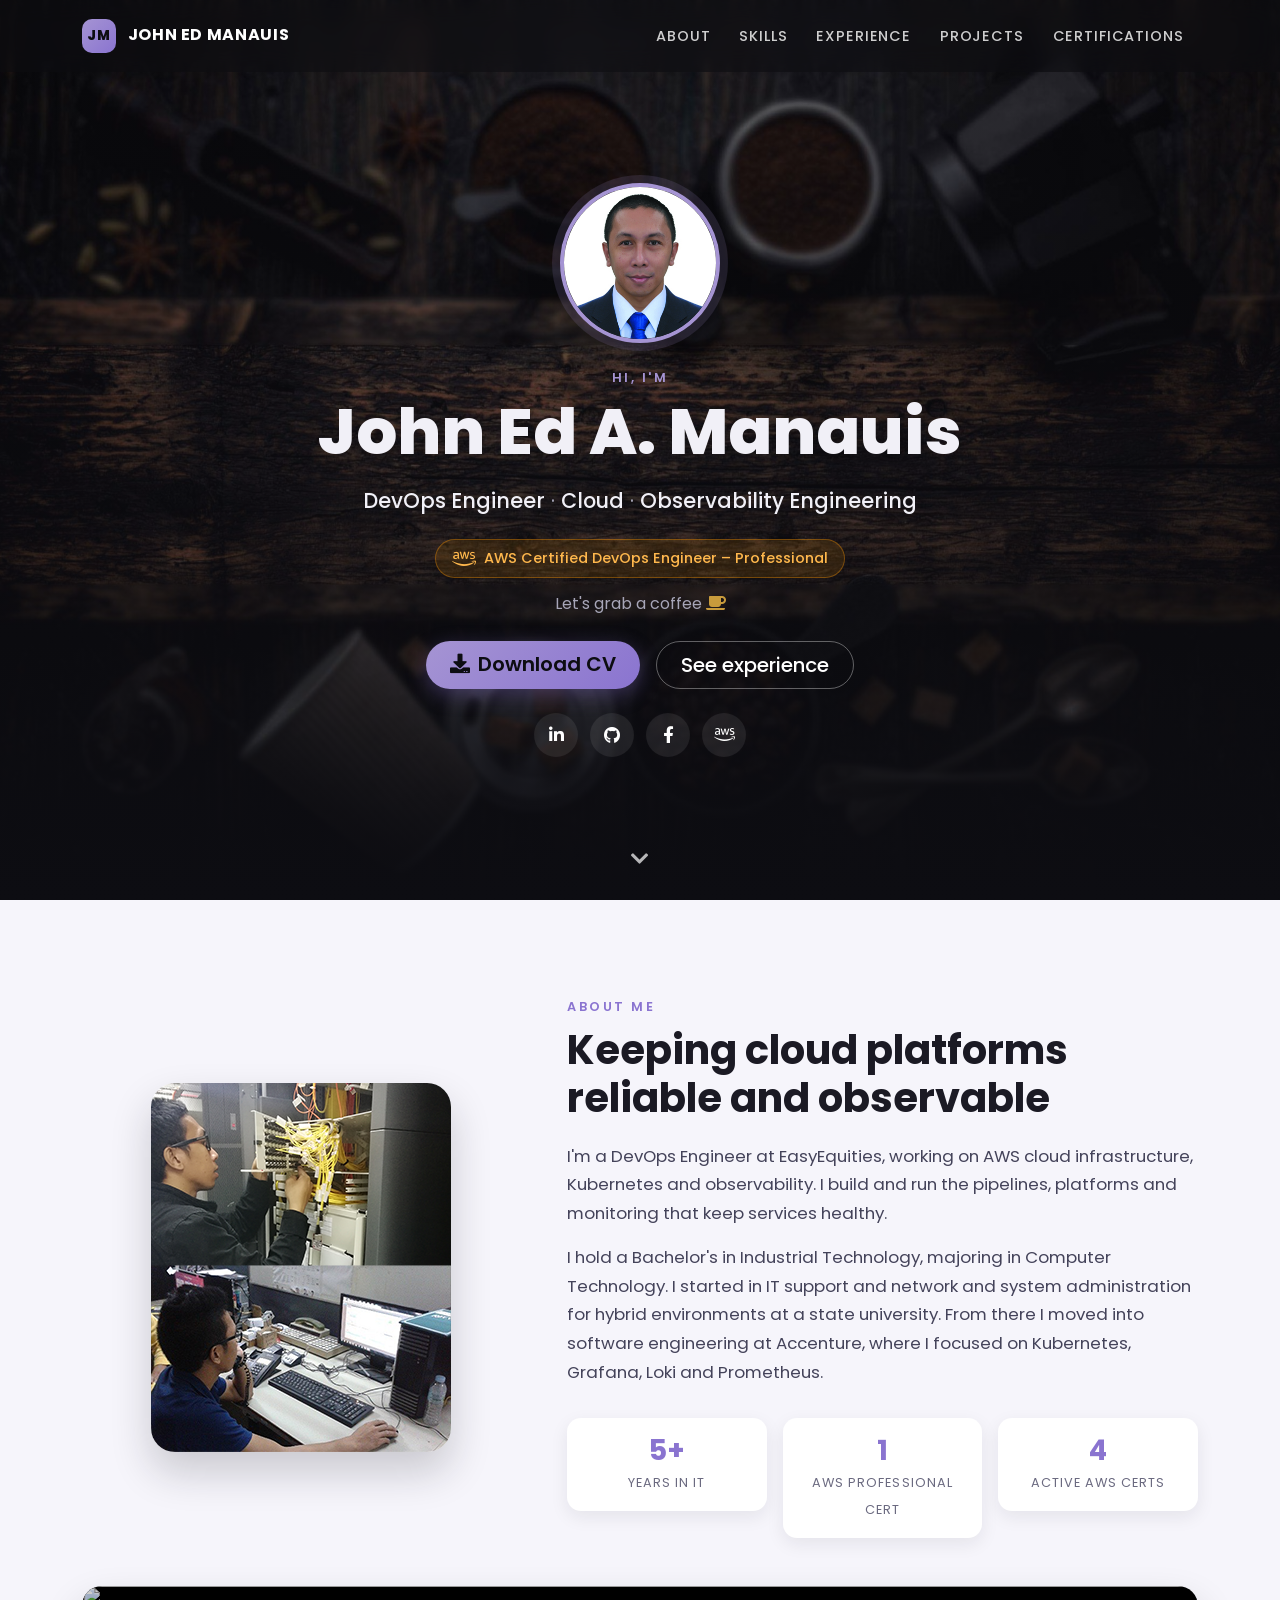
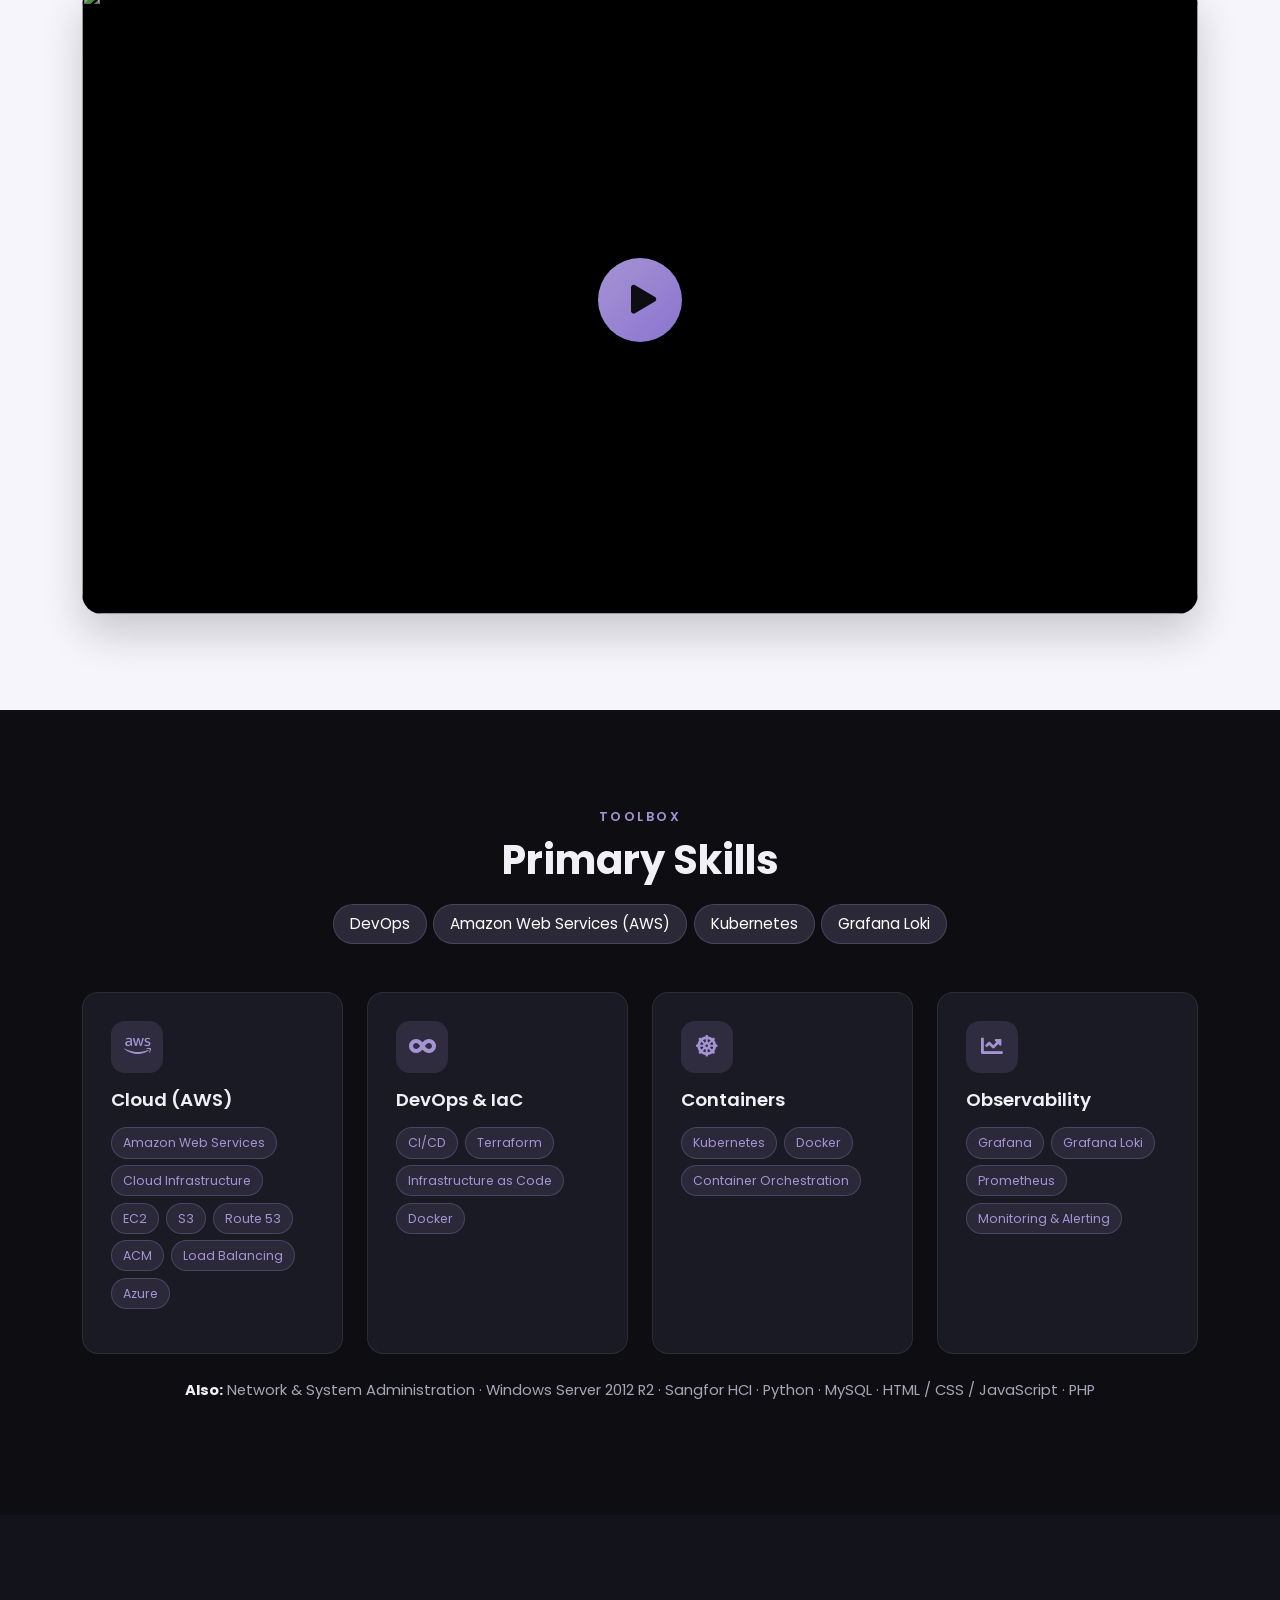
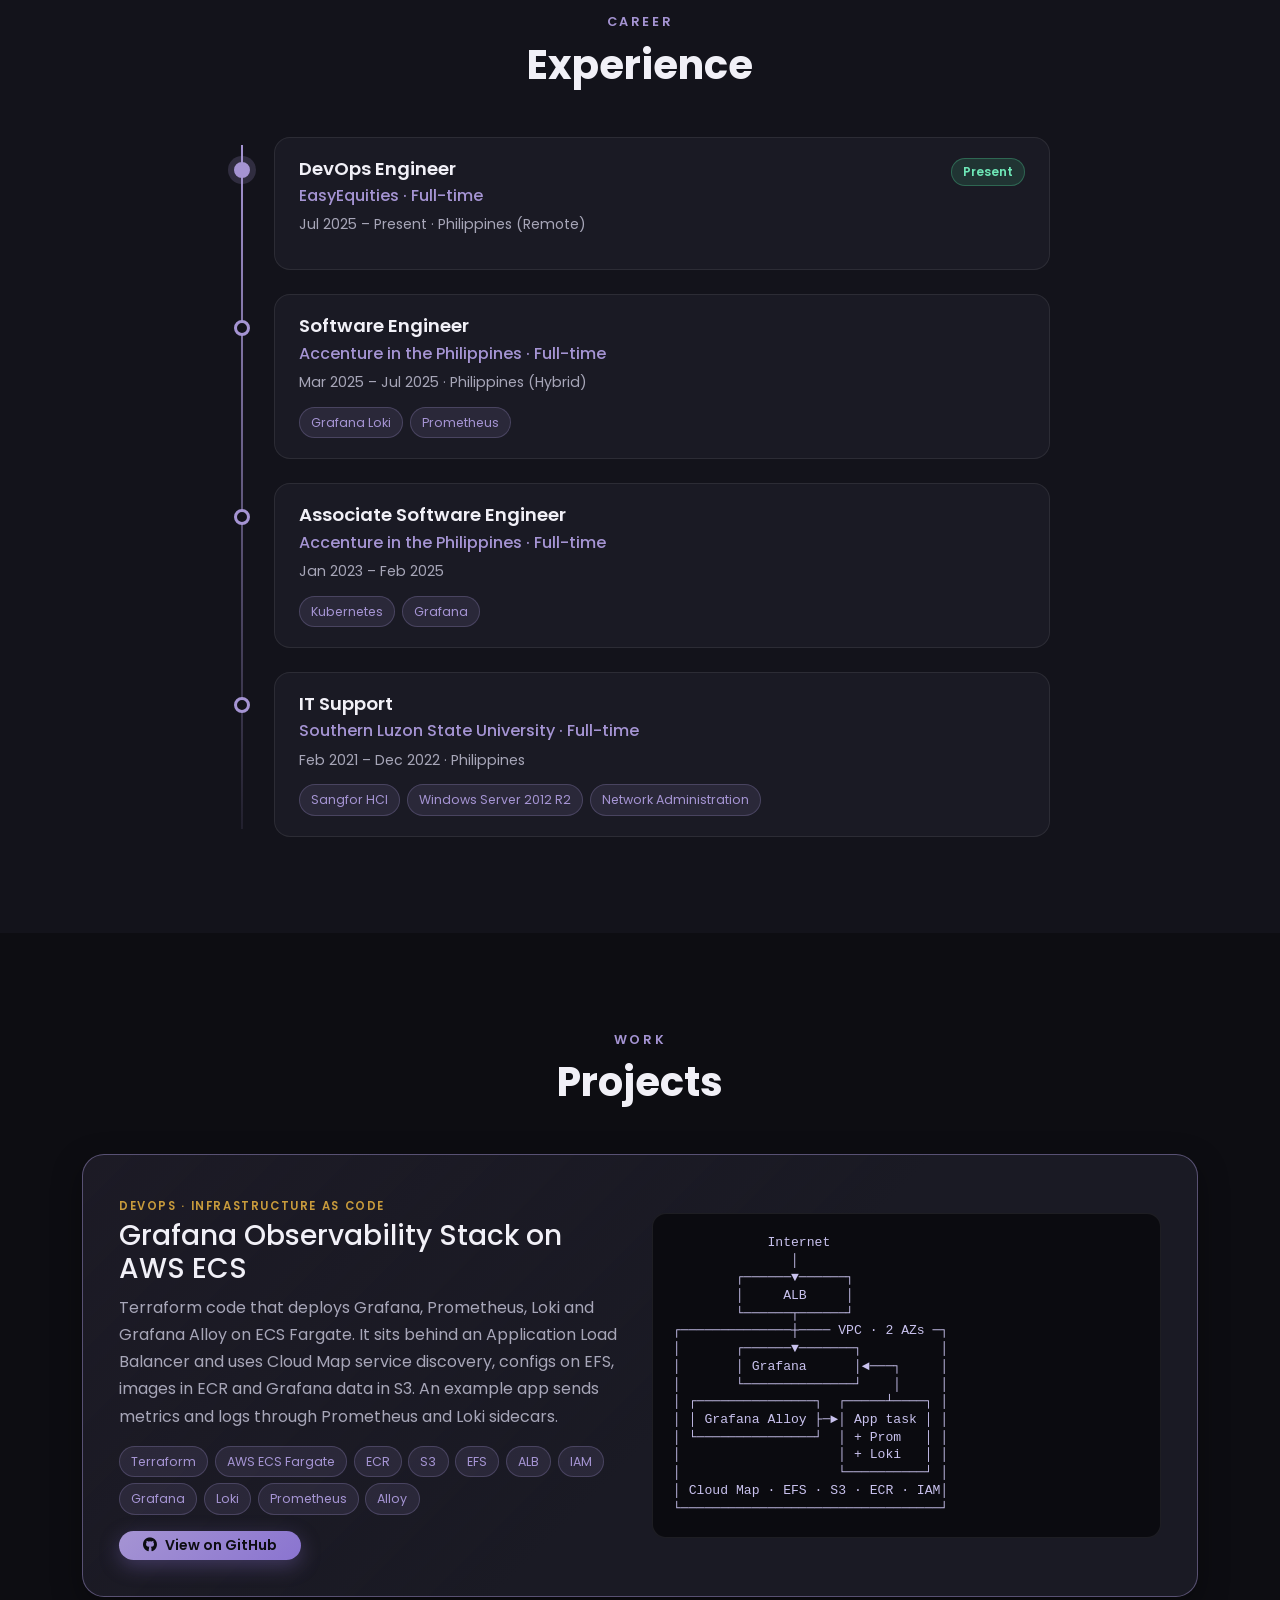
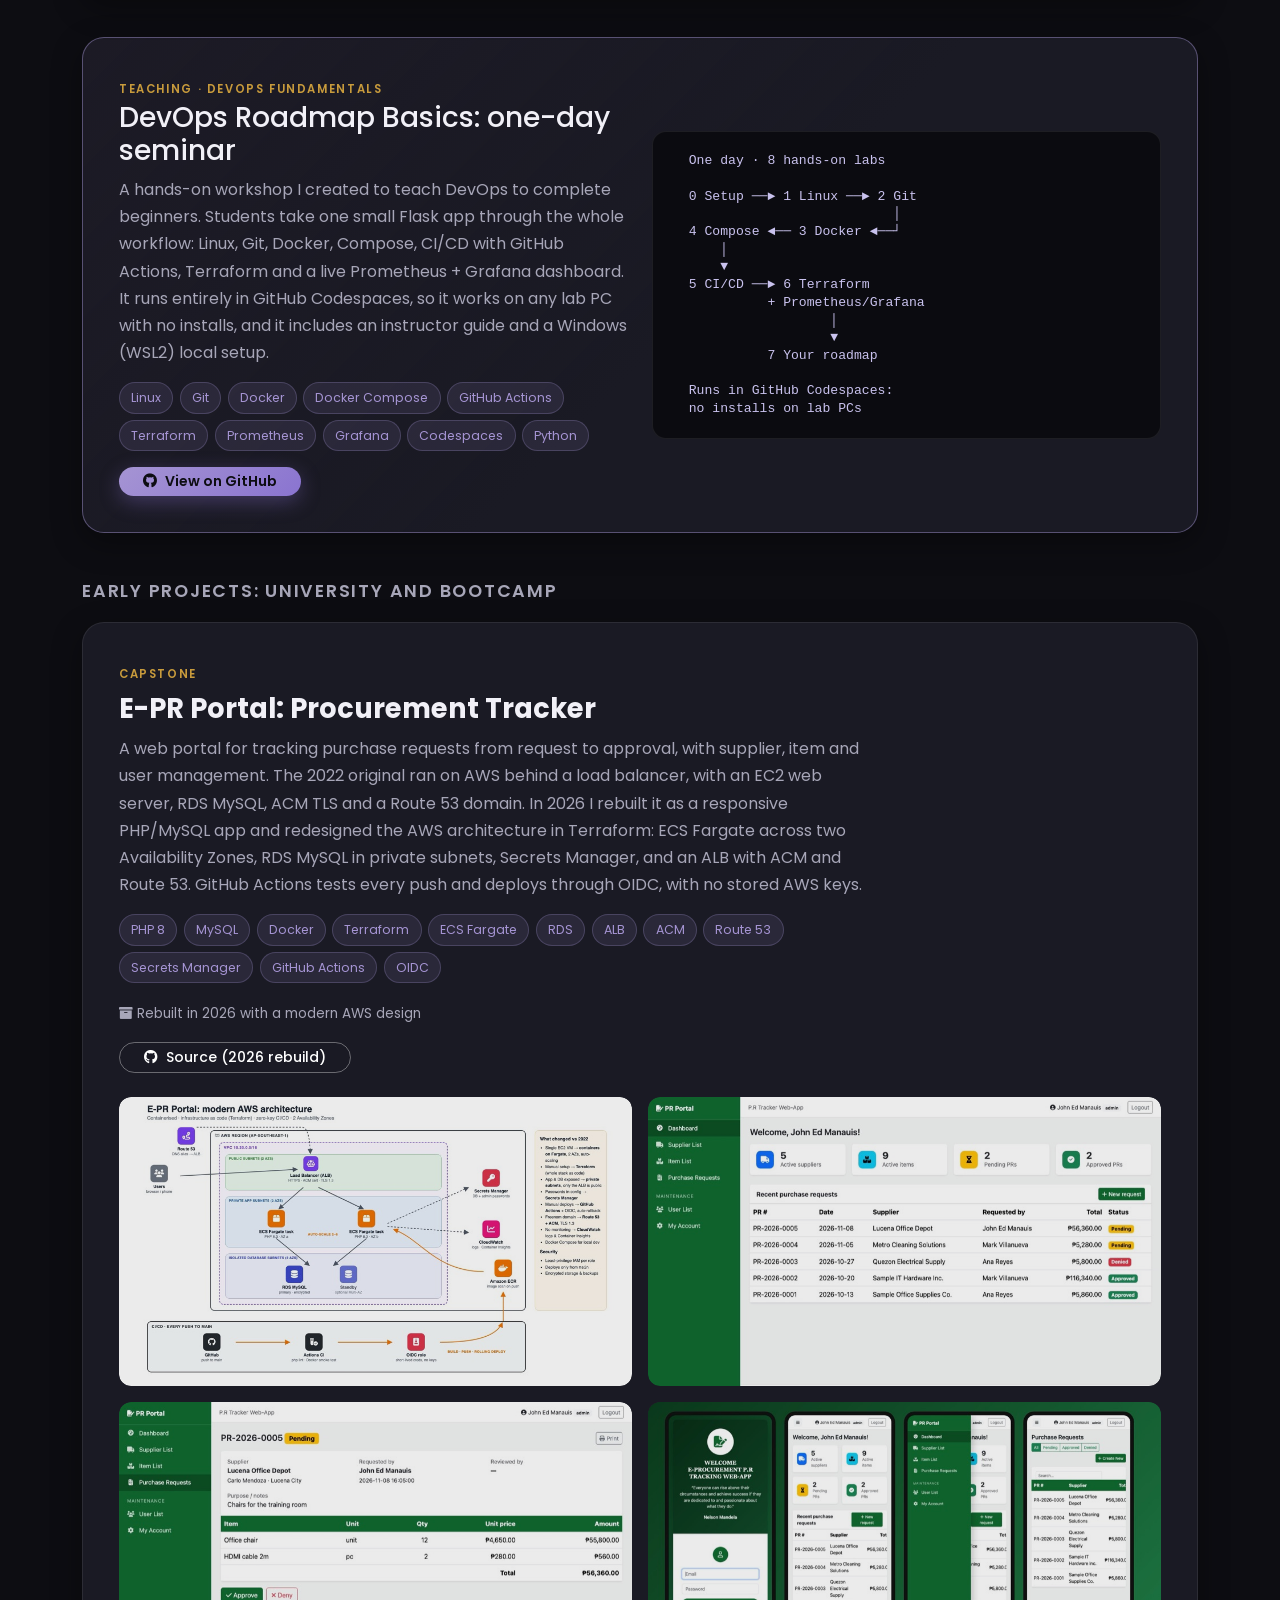
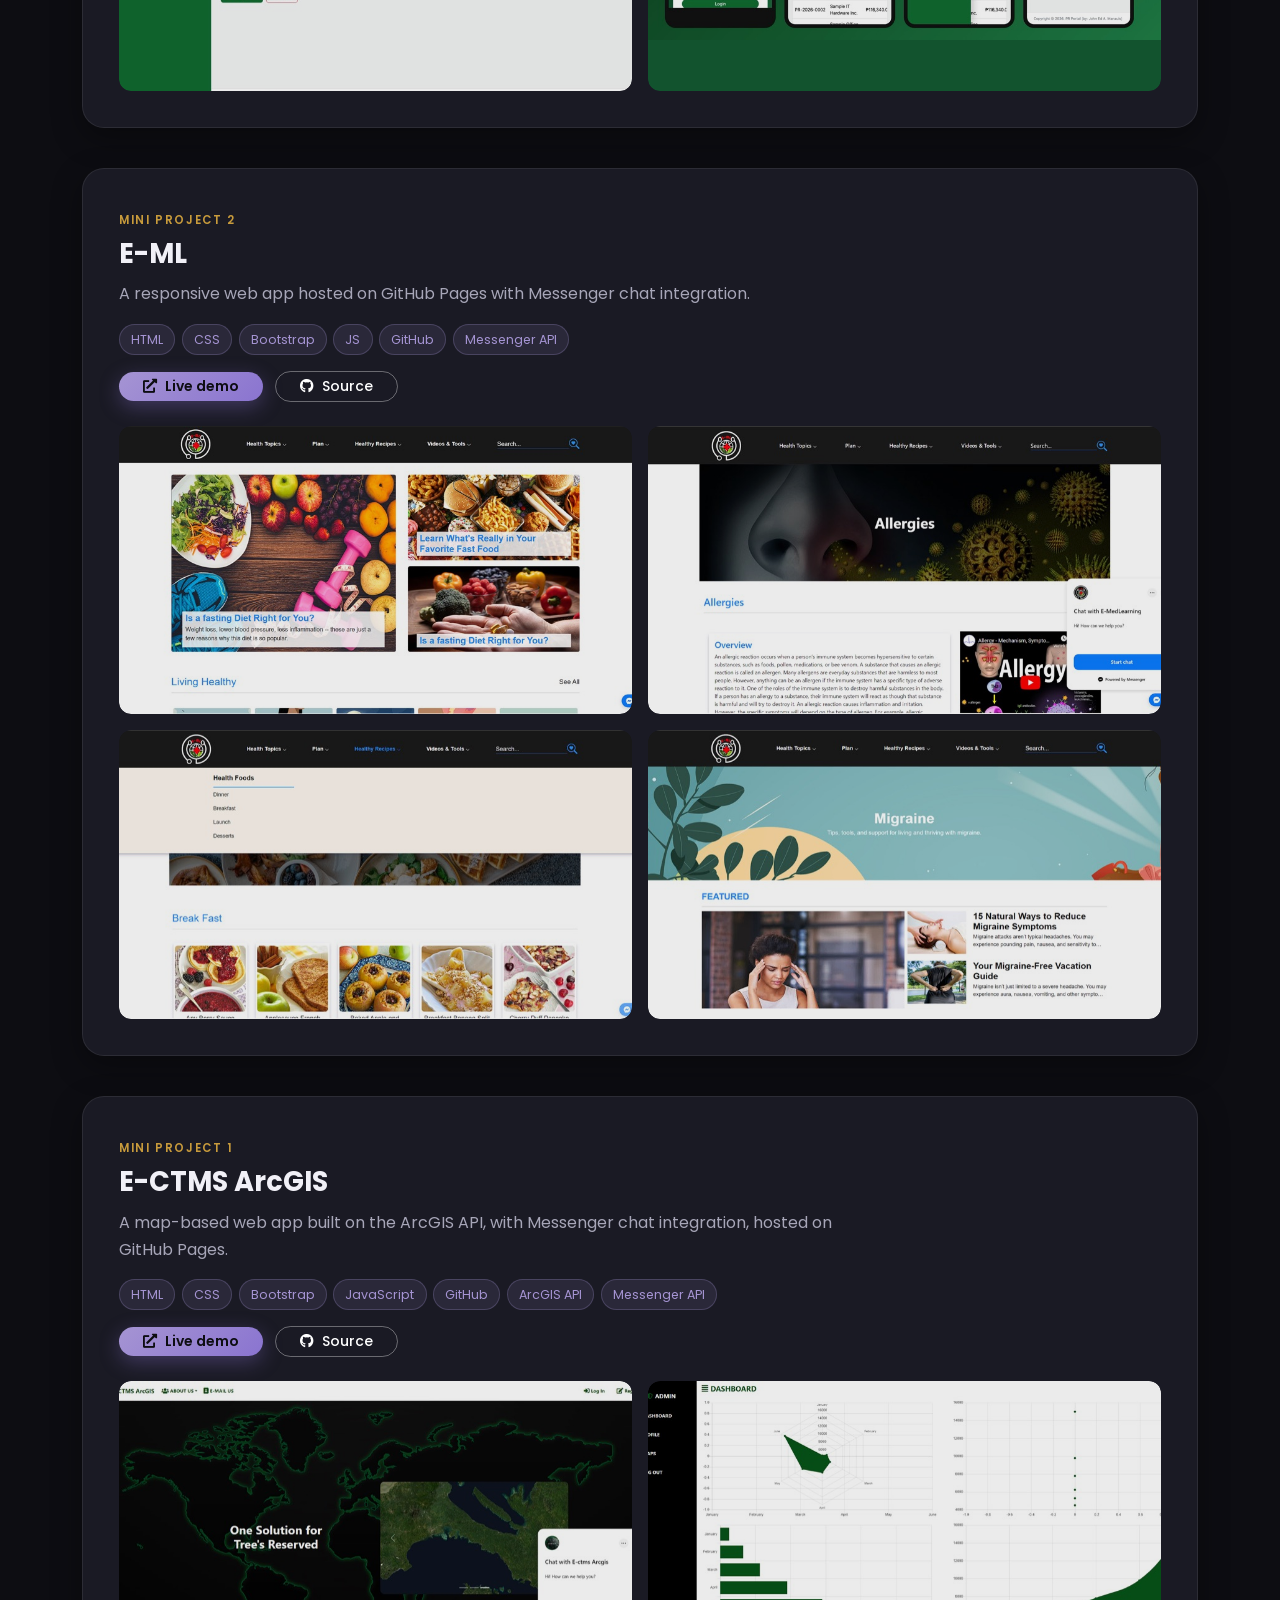
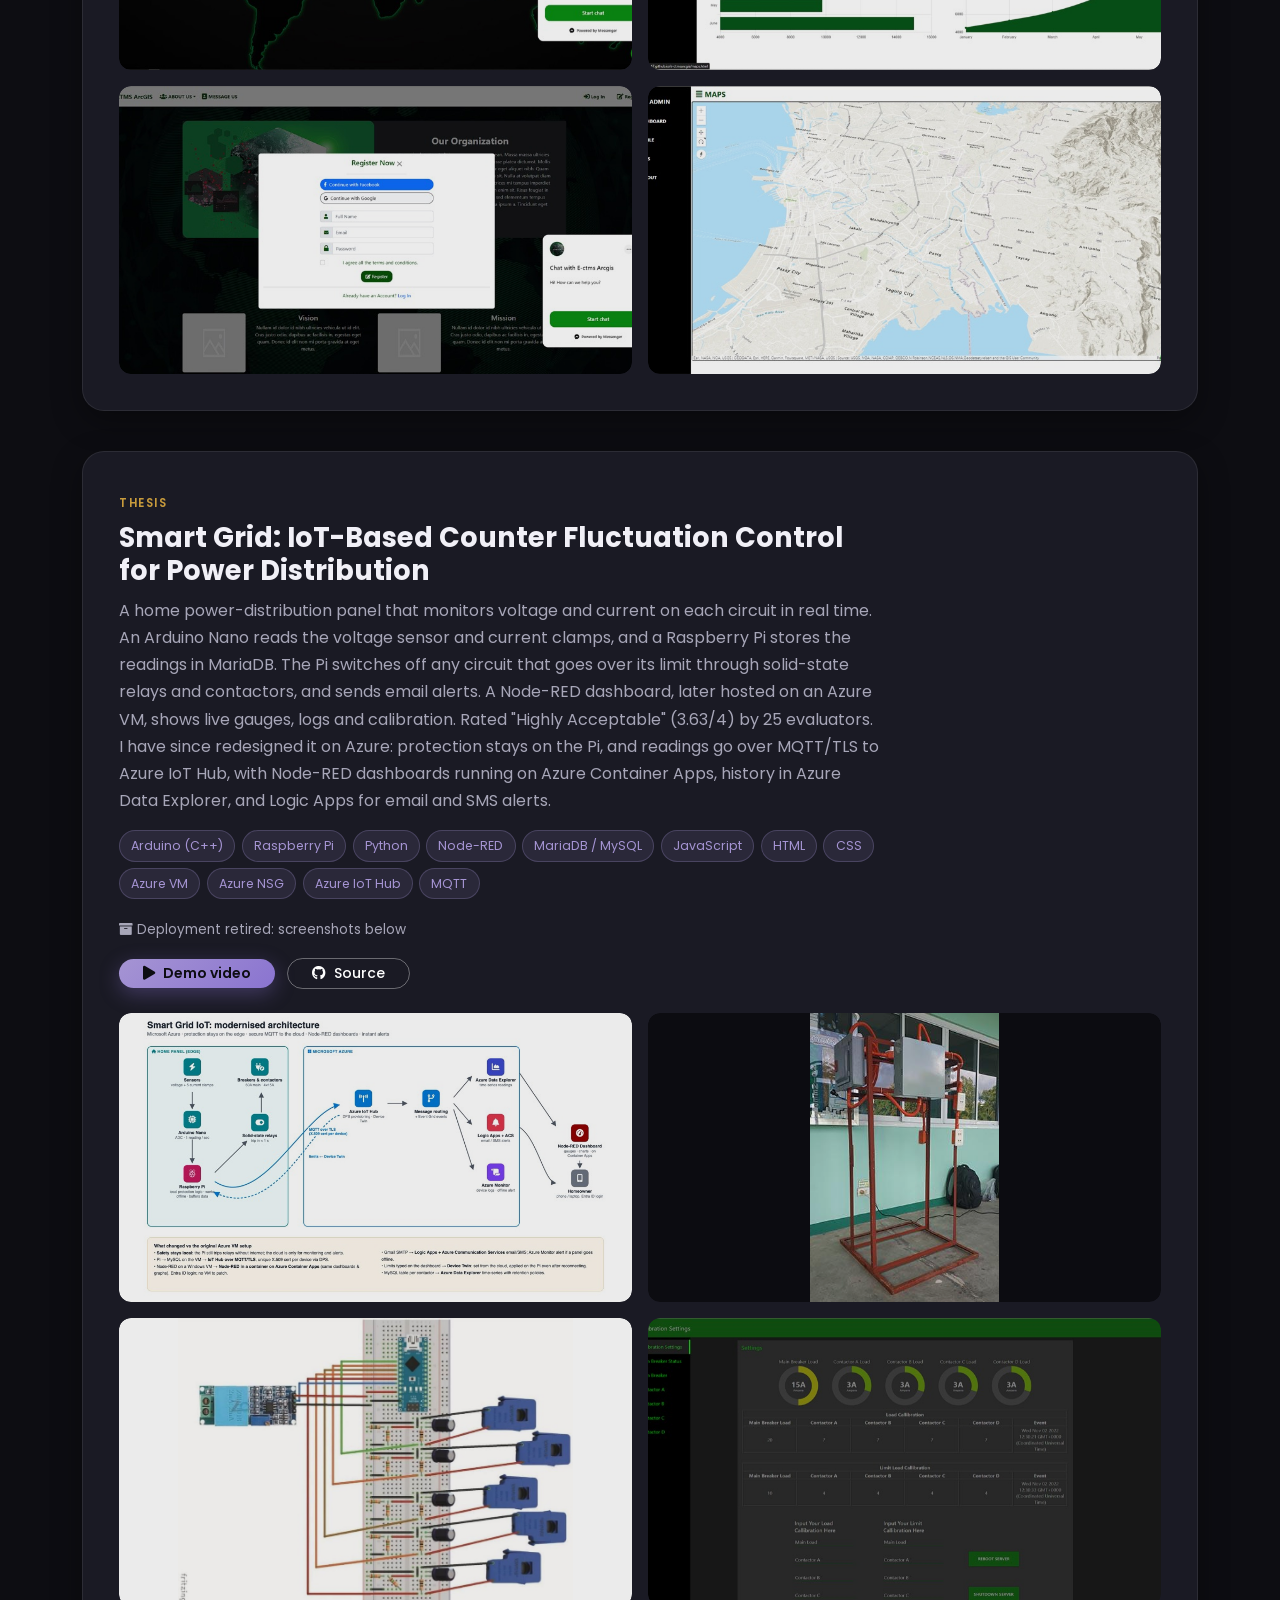
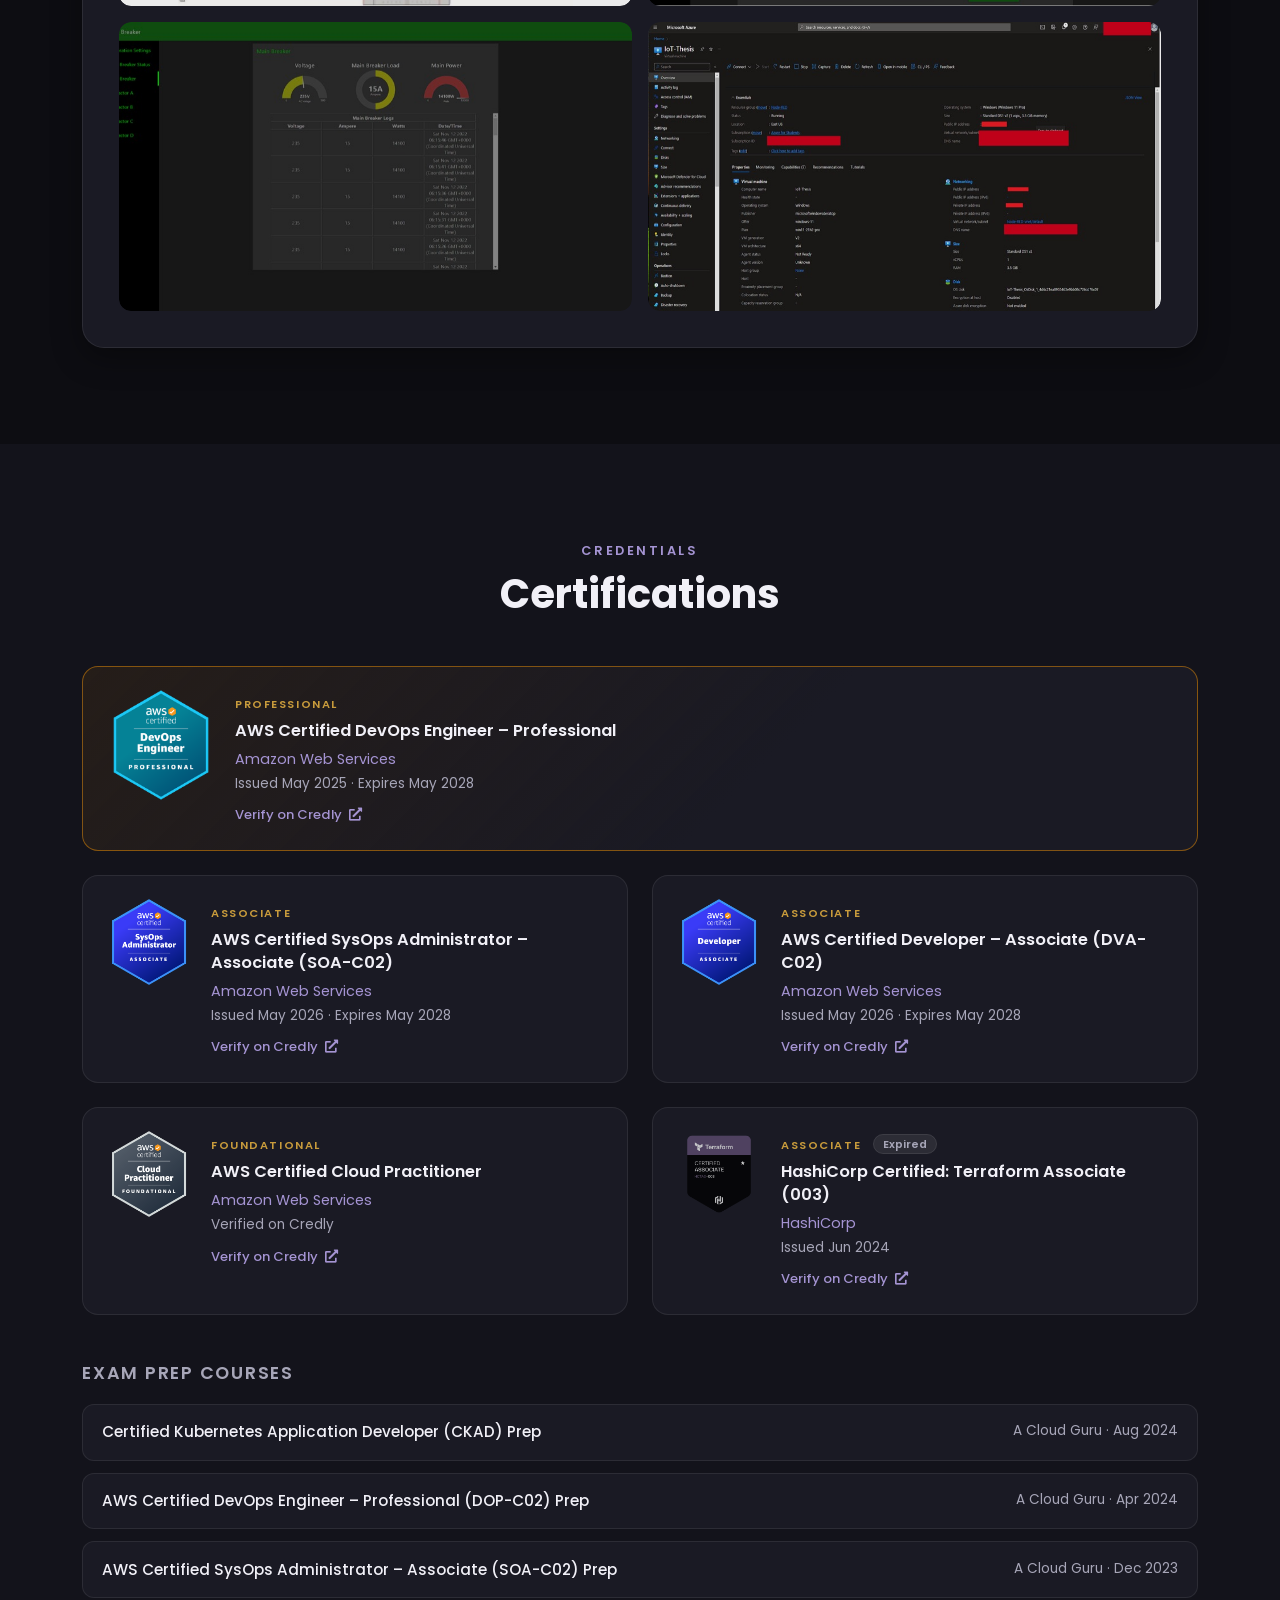
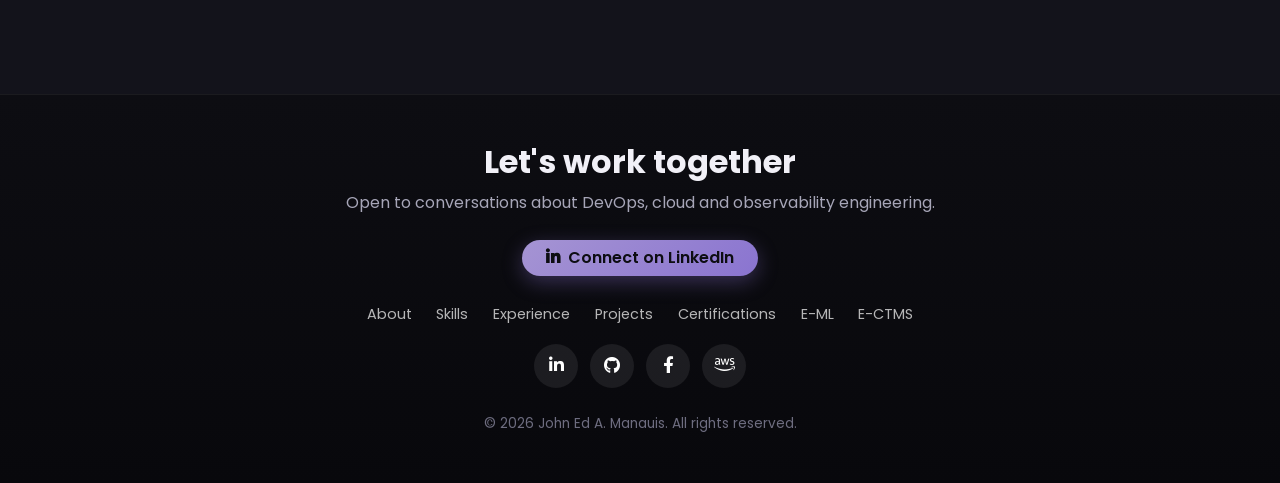
==== commit 43436ad2: "IoT card: Azure architecture with Node-RED dashboards Co-Authored-By: Claude Opus 5.5 <noreply@anthr" ====
--- a/index.html
+++ b/index.html
@@ -316,14 +316,14 @@
                     <div class="project-head">
                         <span class="project-kind">Thesis</span>
                         <h3>Smart Grid: IoT-Based Counter Fluctuation Control for Power Distribution</h3>
-                        <p>A home power-distribution panel that monitors voltage and current on each circuit in real time. An Arduino Nano reads the voltage sensor and current clamps, and a Raspberry Pi stores the readings in MariaDB. The Pi switches off any circuit that goes over its limit through solid-state relays and contactors, and sends email alerts. A Node-RED dashboard, later hosted on an Azure VM, shows live gauges, logs and calibration. Rated "Highly Acceptable" (3.63/4) by 25 evaluators. I have since redesigned it for AWS IoT Core: protection stays on the Pi, and readings go over MQTT/TLS to Timestream, Grafana and SNS alerts.</p>
-                        <ul class="tags"><li>Arduino (C++)</li><li>Raspberry Pi</li><li>Python</li><li>Node-RED</li><li>MariaDB / MySQL</li><li>JavaScript</li><li>HTML</li><li>CSS</li><li>Azure VM</li><li>AWS IoT Core</li><li>MQTT</li></ul>
+                        <p>A home power-distribution panel that monitors voltage and current on each circuit in real time. An Arduino Nano reads the voltage sensor and current clamps, and a Raspberry Pi stores the readings in MariaDB. The Pi switches off any circuit that goes over its limit through solid-state relays and contactors, and sends email alerts. A Node-RED dashboard, later hosted on an Azure VM, shows live gauges, logs and calibration. Rated "Highly Acceptable" (3.63/4) by 25 evaluators. I have since redesigned it on Azure: protection stays on the Pi, and readings go over MQTT/TLS to Azure IoT Hub, with Node-RED dashboards running on Azure Container Apps, history in Azure Data Explorer, and Logic Apps for email and SMS alerts.</p>
+                        <ul class="tags"><li>Arduino (C++)</li><li>Raspberry Pi</li><li>Python</li><li>Node-RED</li><li>MariaDB / MySQL</li><li>JavaScript</li><li>HTML</li><li>CSS</li><li>Azure VM</li><li>Azure NSG</li><li>Azure IoT Hub</li><li>MQTT</li></ul>
                         <span class="status-offline"><i class="fas fa-archive me-1" aria-hidden="true"></i>Deployment retired: screenshots below</span>
                         <div class="mt-3"><a class="btn btn-accent btn-sm" href="https://drive.google.com/file/d/13Eh_j_ncl25SOObmM0VOPMgsL89Q9EY0/view?usp=sharing" target="_blank" rel="noopener"><i class="fas fa-play me-2" aria-hidden="true"></i>Demo video</a>
                         <a class="btn btn-ghost btn-sm ms-2" href="https://github.com/neo64347/smartgrid-iot-fluctuation-control" target="_blank" rel="noopener"><i class="fab fa-github me-2" aria-hidden="true"></i>Source</a></div>
                     </div>
                     <div class="row g-3 row-cols-1 row-cols-sm-2 gallery" data-bss-baguettebox>
-                        <div class="col"><a href="assets/img/iot-architecture-modern.jpg" data-caption="Smart Grid IoT, modernised architecture: edge protection on the Pi, AWS IoT Core over MQTT/TLS, Device Shadow, Timestream, SNS alerts and Managed Grafana"><img src="assets/img/thumbs/iot-architecture-modern.jpg" alt="Modernised IoT architecture diagram" loading="lazy" width="900" height="540" style="object-fit:contain;background:#fff"></a></div>
+                        <div class="col"><a href="assets/img/iot-architecture-modern.jpg" data-caption="Smart Grid IoT, modernised Azure architecture: edge protection on the Pi, Azure IoT Hub over MQTT/TLS, Device Twin, Azure Data Explorer, Logic Apps alerts and Node-RED dashboards on Azure Container Apps"><img src="assets/img/thumbs/iot-architecture-modern.jpg" alt="Modernised Azure IoT architecture diagram" loading="lazy" width="900" height="540" style="object-fit:contain;background:#fff"></a></div>
                         <div class="col"><a href="assets/img/iot-finished-device.jpg" data-caption="Smart Grid prototype: finished power-distribution panel"><img src="assets/img/thumbs/iot-finished-device.jpg" alt="Finished IoT power-distribution panel prototype on a steel stand" loading="lazy" width="288" height="438" style="object-fit:contain;background:#0d0d12"></a></div>
                         <div class="col"><a href="assets/img/iot-wiring-arduino.jpg" data-caption="Arduino Nano wiring: ZMPT101B voltage sensor and SCT-013 current clamps"><img src="assets/img/thumbs/iot-wiring-arduino.jpg" alt="Arduino Nano wiring diagram with voltage sensor and current clamps" loading="lazy" width="900" height="659" style="object-fit:contain;background:#fff"></a></div>
                         <div class="col"><a href="assets/img/node11400x800.png" data-caption="IoT dashboard: screen 1"><img src="assets/img/thumbs/node1.jpg" alt="IoT dashboard screenshot 1" loading="lazy" width="900" height="459"></a></div>
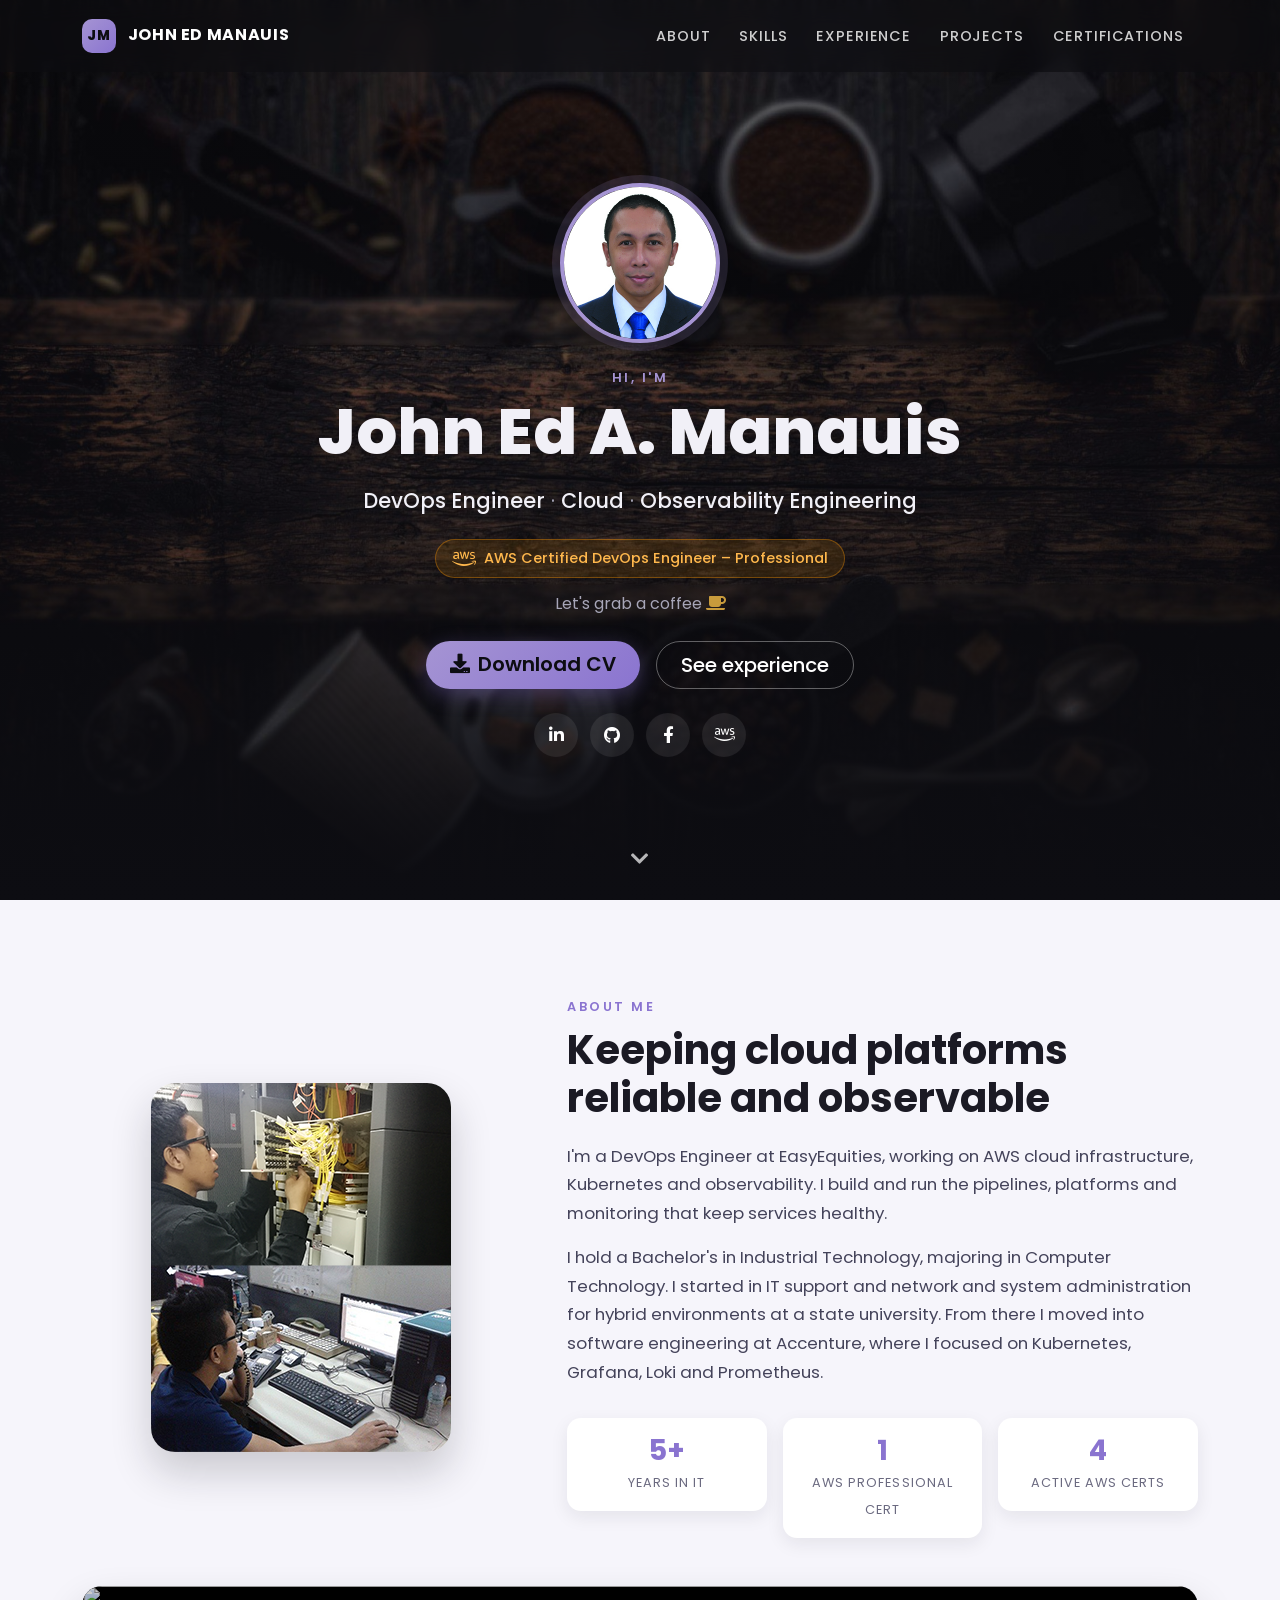
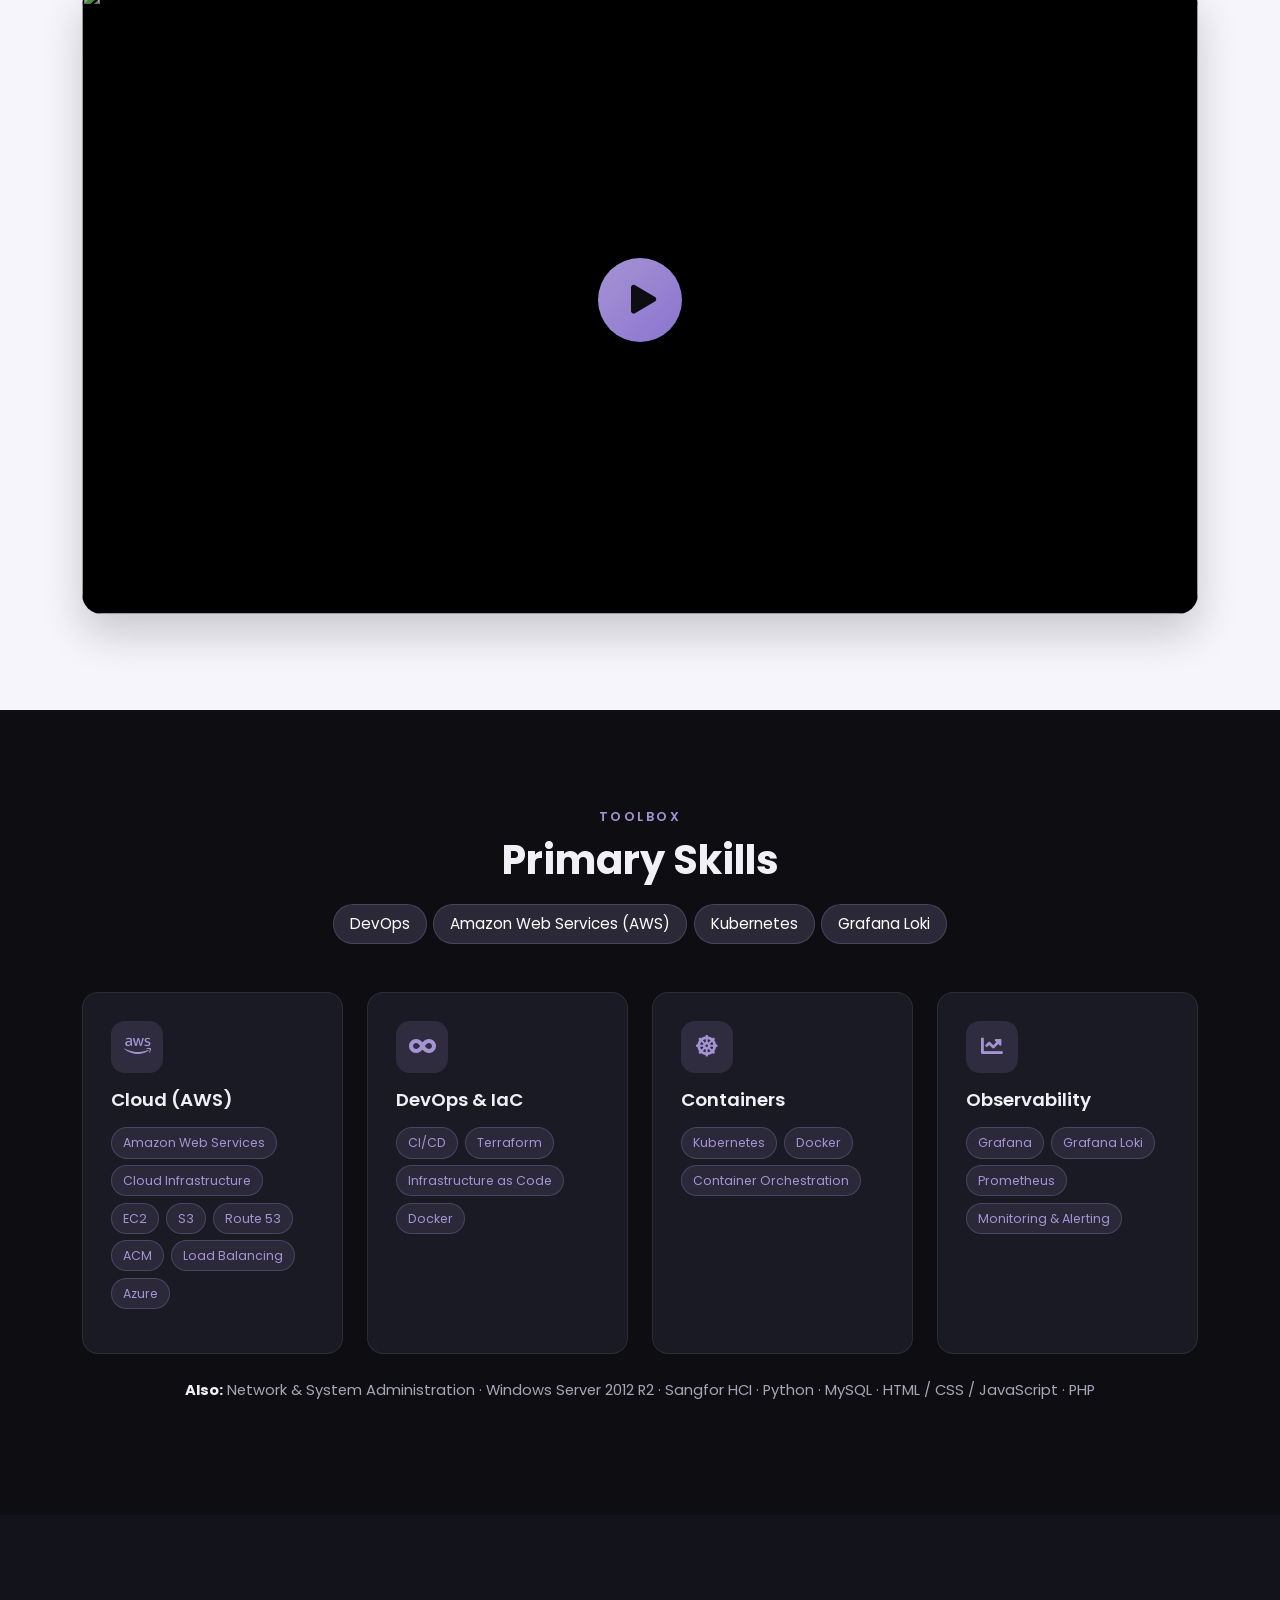
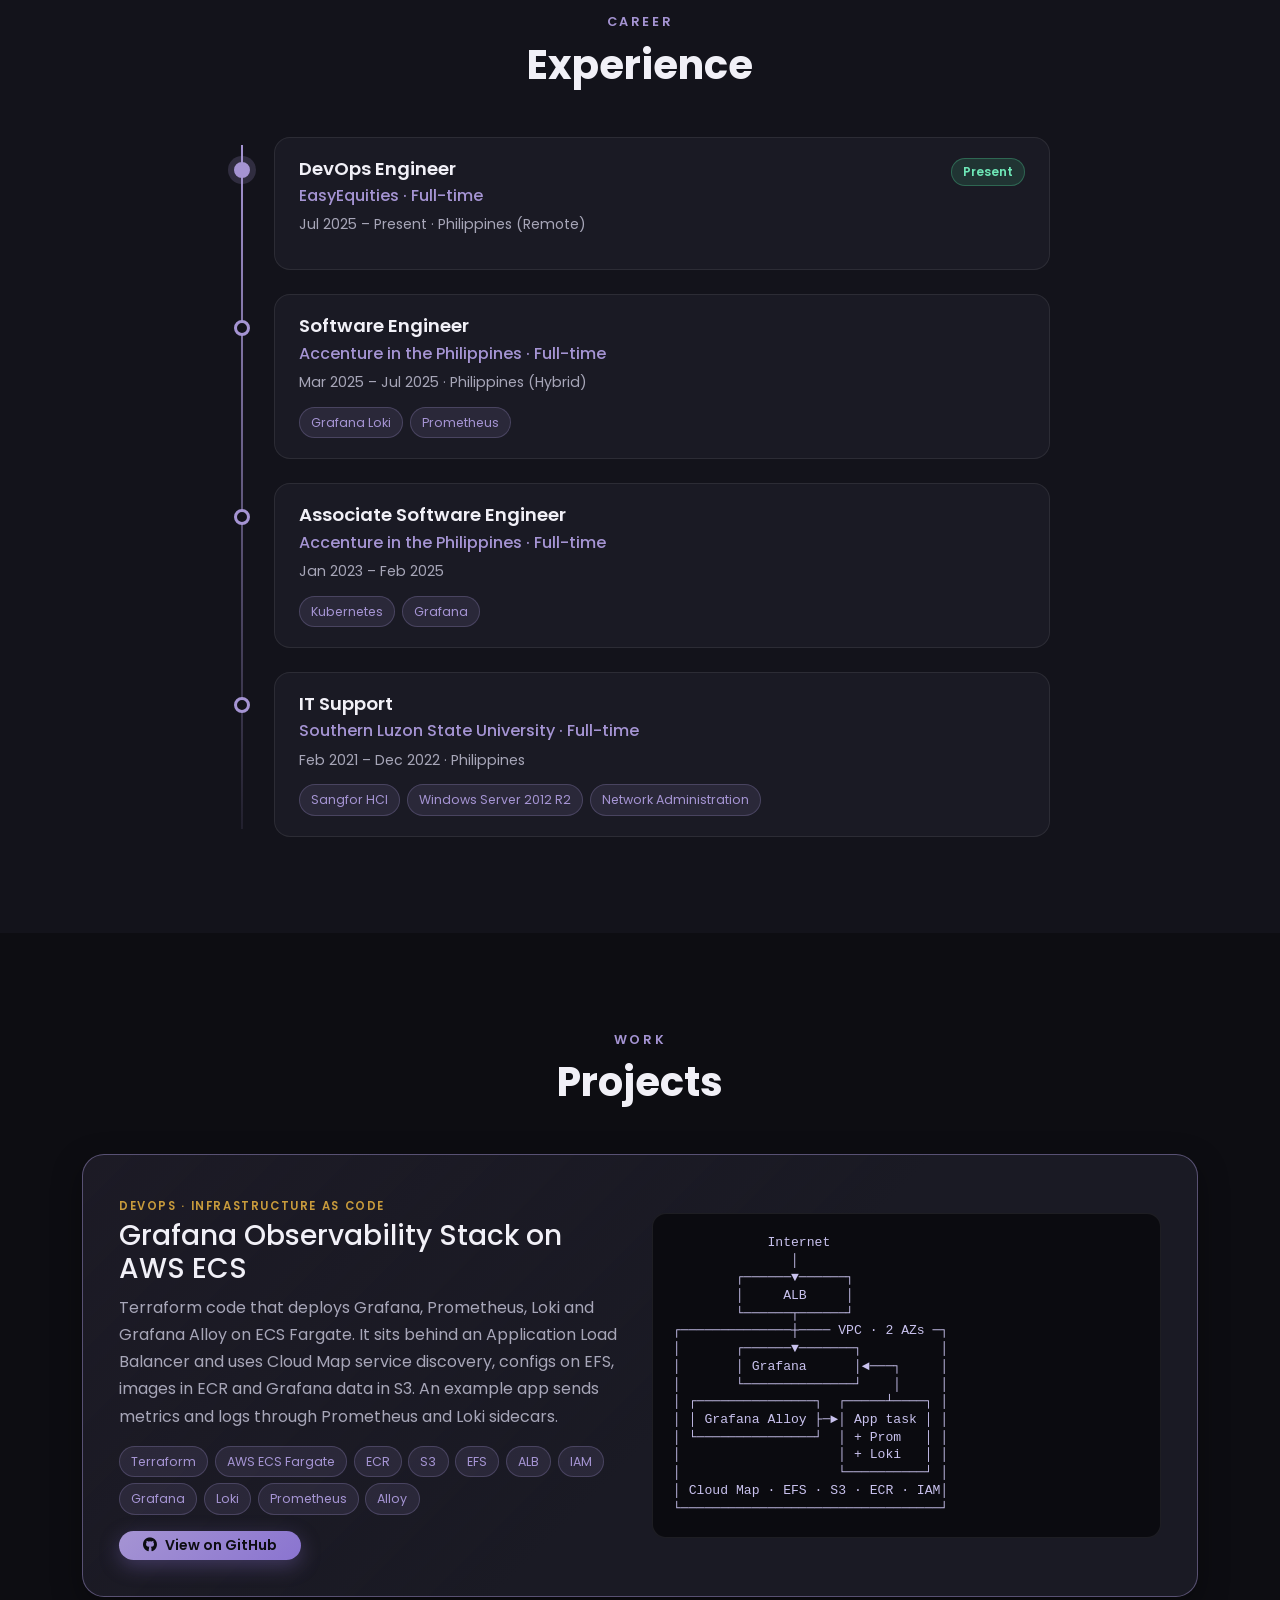
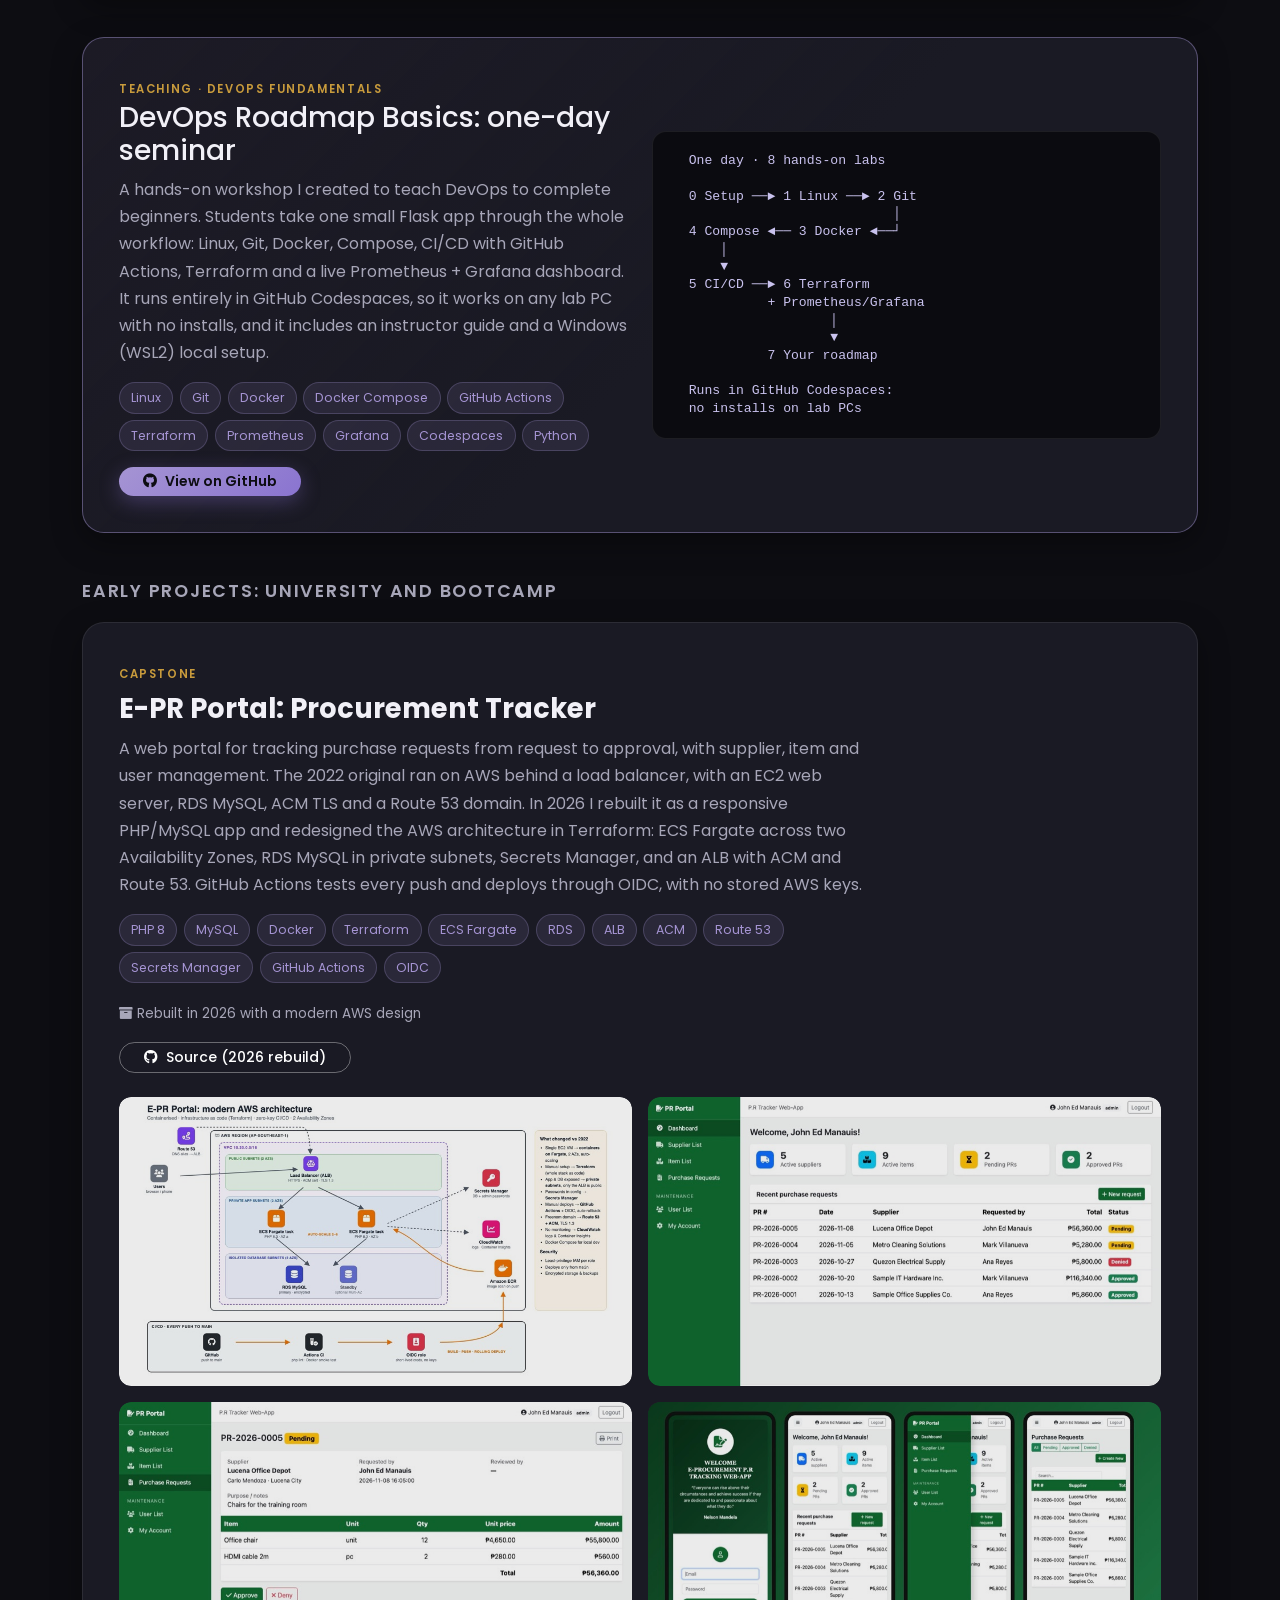
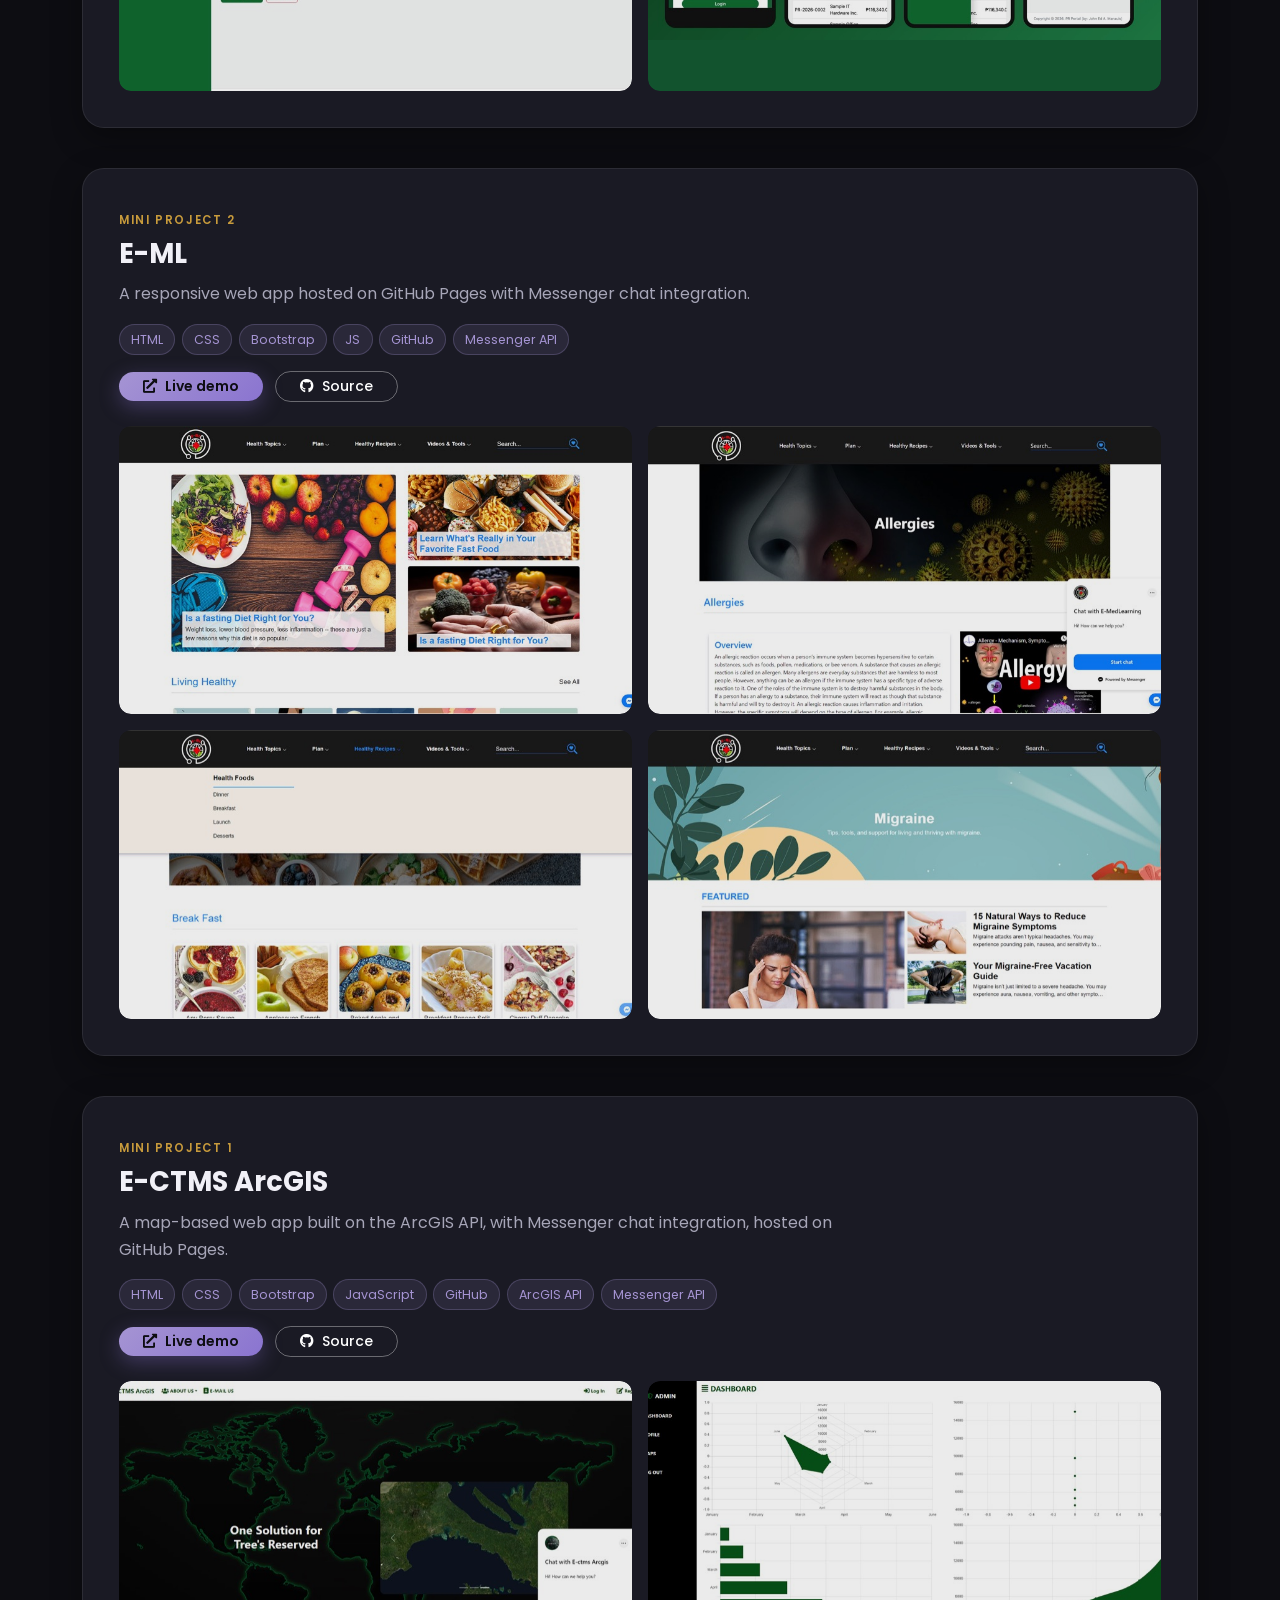
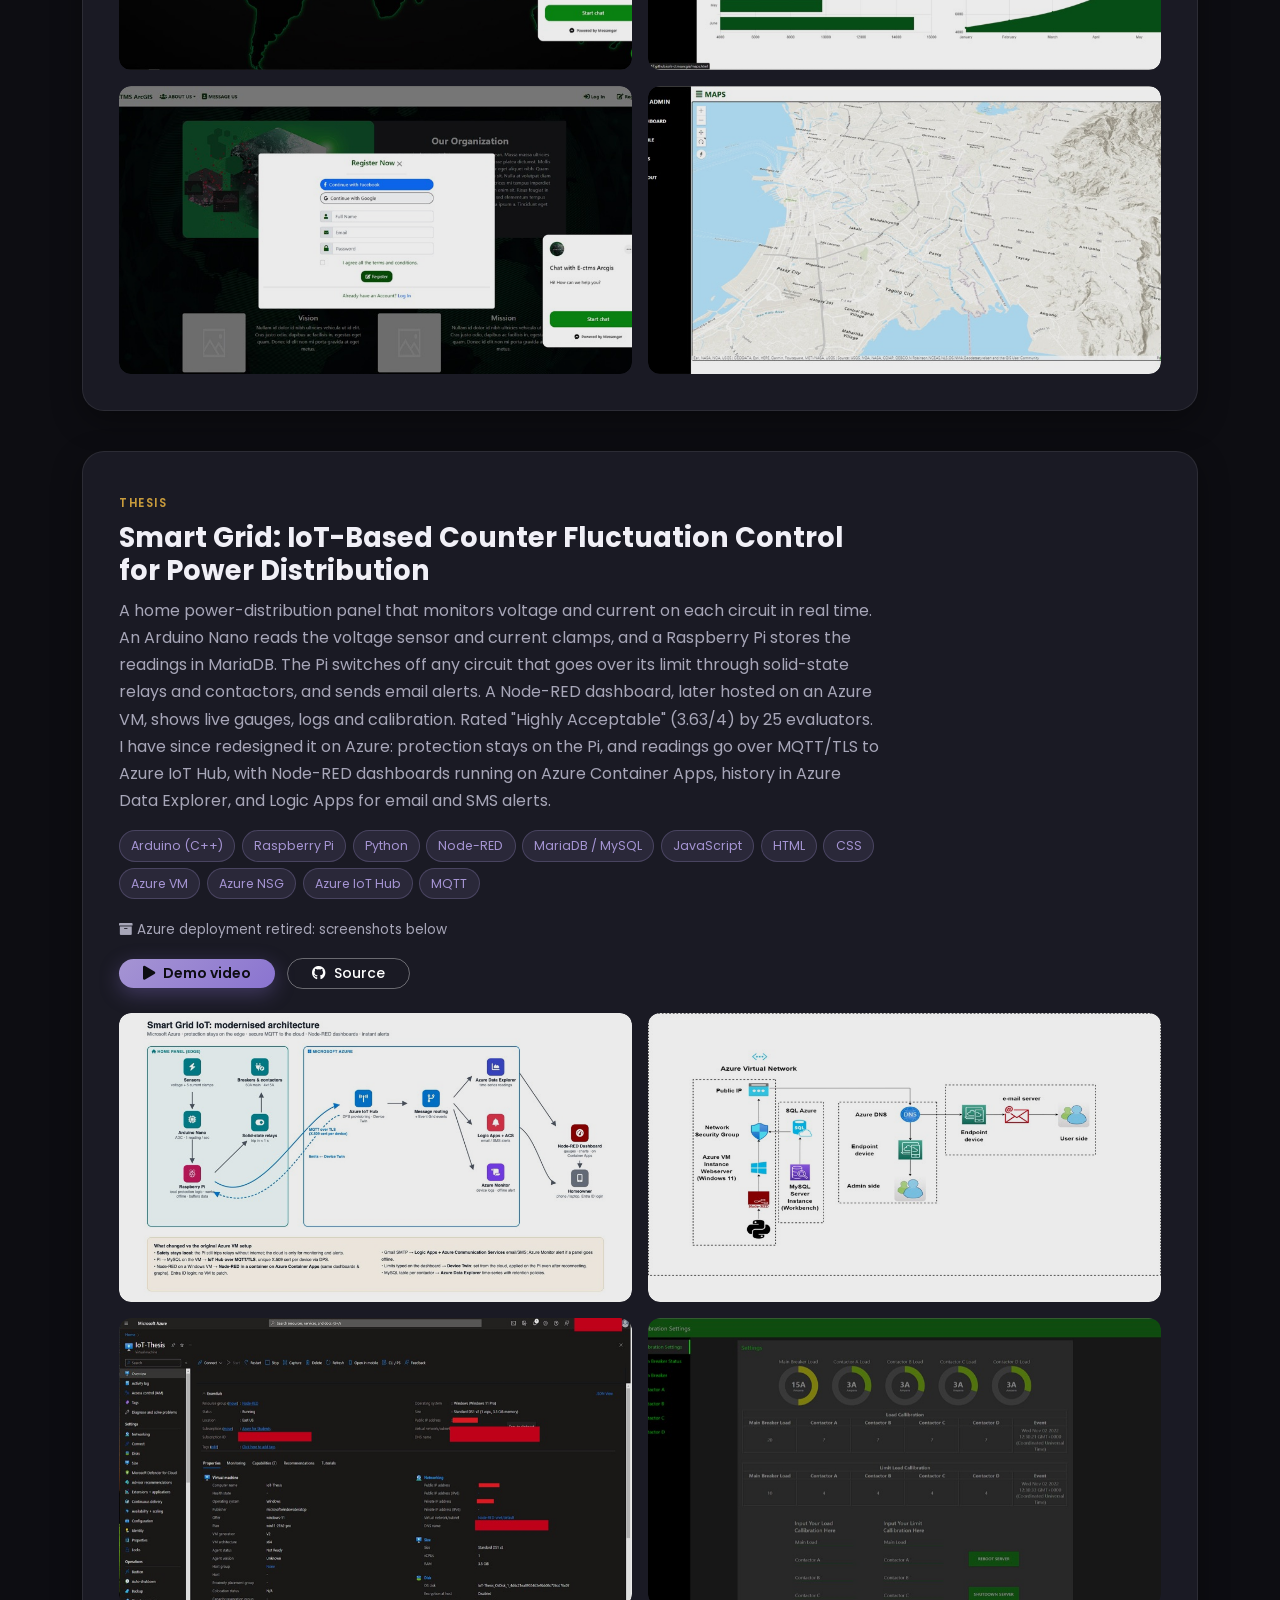
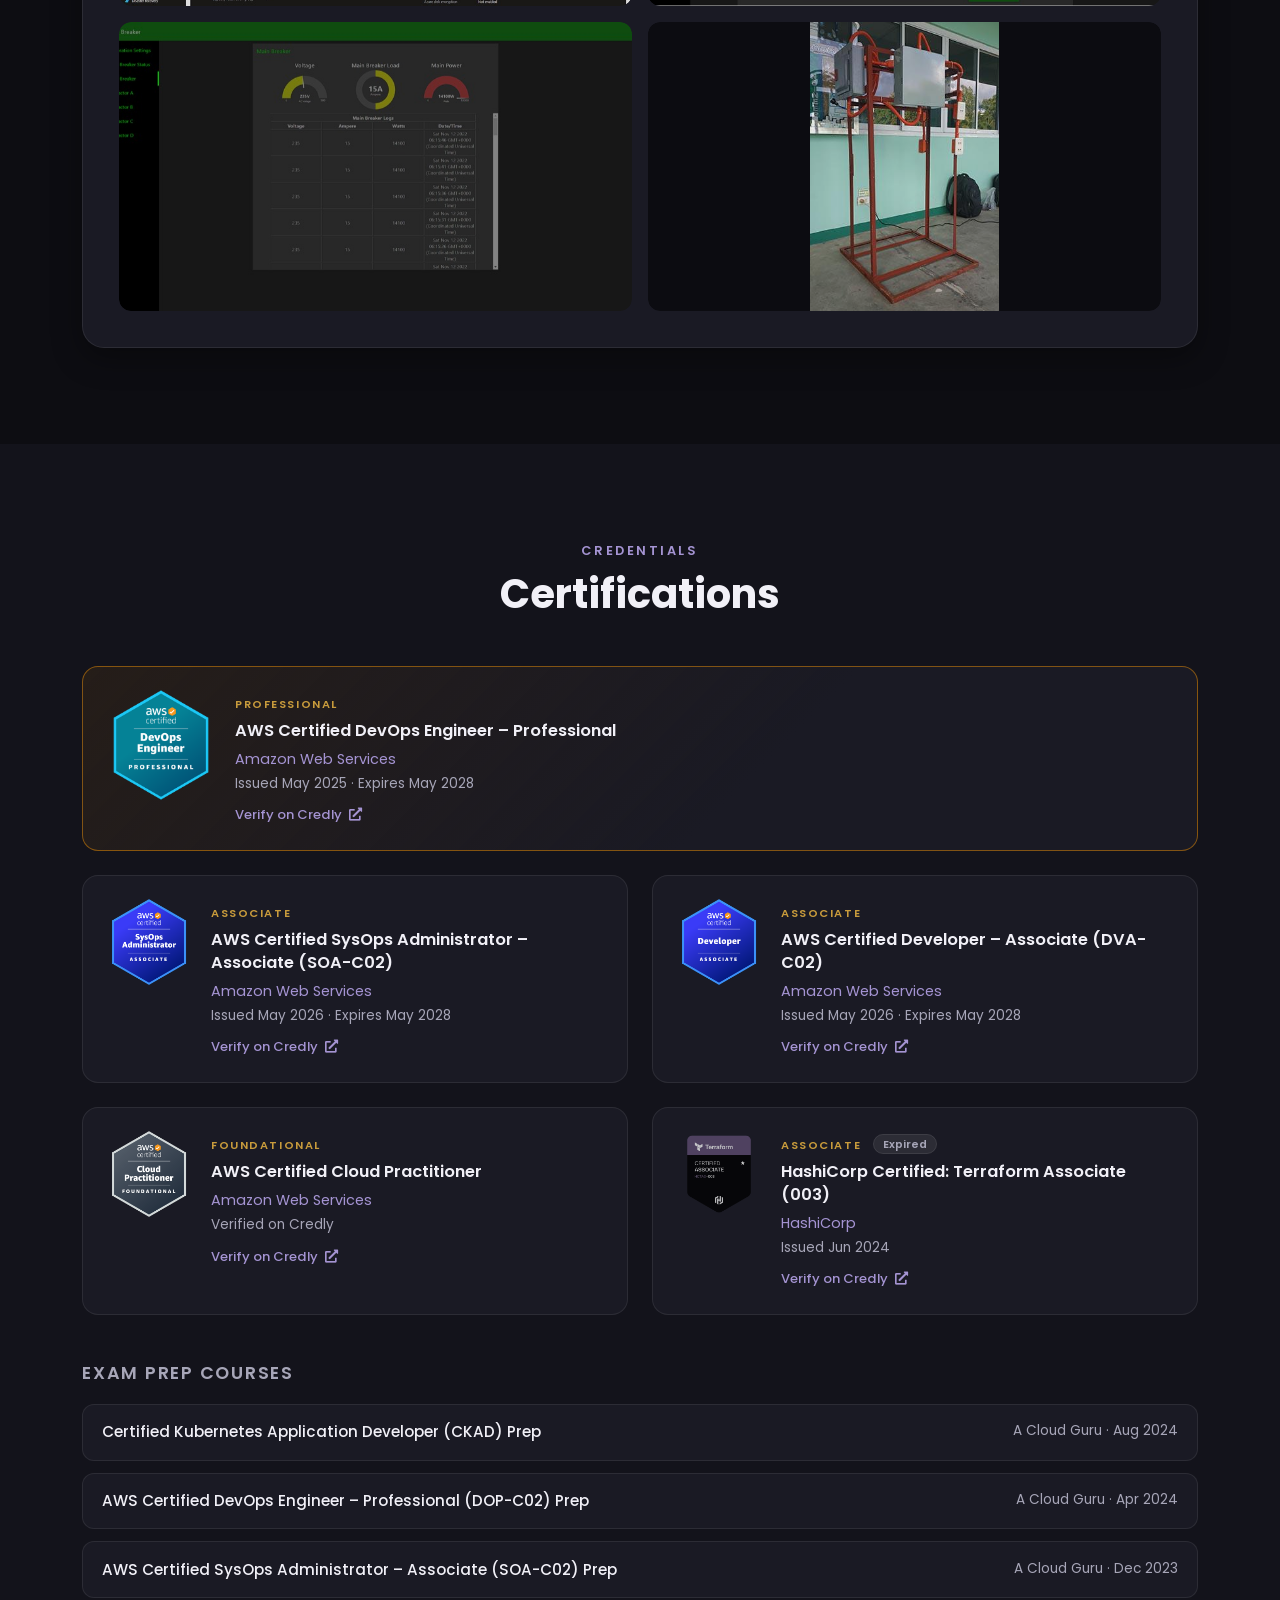
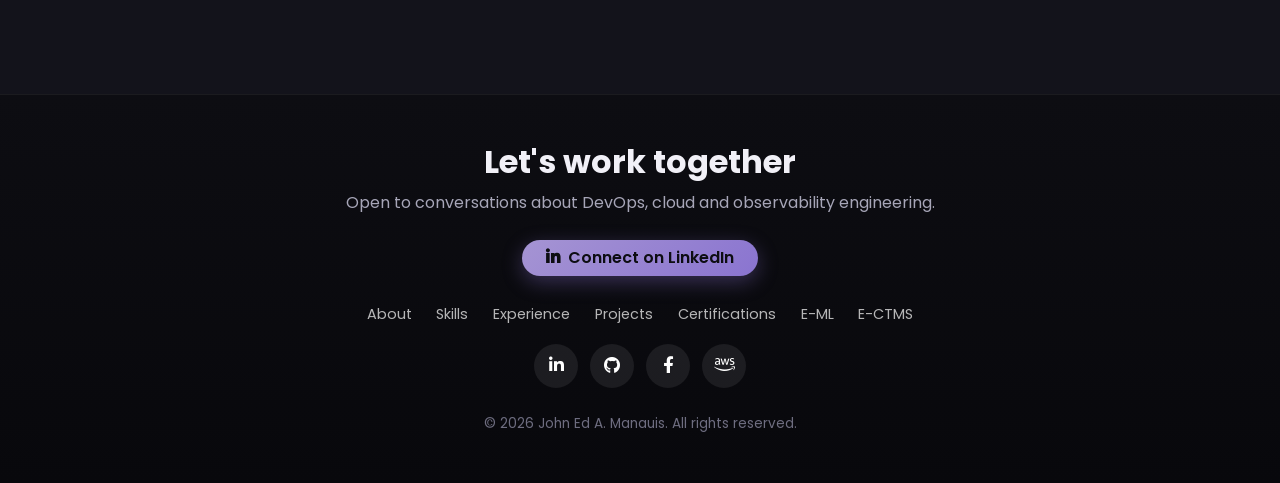
==== commit 1d2f3c00: "IoT gallery: Azure architecture (new + original), Azure VM and Node-RED screenshots first Co-Authore" ====
--- a/index.html
+++ b/index.html
@@ -318,17 +318,17 @@
                         <h3>Smart Grid: IoT-Based Counter Fluctuation Control for Power Distribution</h3>
                         <p>A home power-distribution panel that monitors voltage and current on each circuit in real time. An Arduino Nano reads the voltage sensor and current clamps, and a Raspberry Pi stores the readings in MariaDB. The Pi switches off any circuit that goes over its limit through solid-state relays and contactors, and sends email alerts. A Node-RED dashboard, later hosted on an Azure VM, shows live gauges, logs and calibration. Rated "Highly Acceptable" (3.63/4) by 25 evaluators. I have since redesigned it on Azure: protection stays on the Pi, and readings go over MQTT/TLS to Azure IoT Hub, with Node-RED dashboards running on Azure Container Apps, history in Azure Data Explorer, and Logic Apps for email and SMS alerts.</p>
                         <ul class="tags"><li>Arduino (C++)</li><li>Raspberry Pi</li><li>Python</li><li>Node-RED</li><li>MariaDB / MySQL</li><li>JavaScript</li><li>HTML</li><li>CSS</li><li>Azure VM</li><li>Azure NSG</li><li>Azure IoT Hub</li><li>MQTT</li></ul>
-                        <span class="status-offline"><i class="fas fa-archive me-1" aria-hidden="true"></i>Deployment retired: screenshots below</span>
+                        <span class="status-offline"><i class="fas fa-archive me-1" aria-hidden="true"></i>Azure deployment retired: screenshots below</span>
                         <div class="mt-3"><a class="btn btn-accent btn-sm" href="https://drive.google.com/file/d/13Eh_j_ncl25SOObmM0VOPMgsL89Q9EY0/view?usp=sharing" target="_blank" rel="noopener"><i class="fas fa-play me-2" aria-hidden="true"></i>Demo video</a>
                         <a class="btn btn-ghost btn-sm ms-2" href="https://github.com/neo64347/smartgrid-iot-fluctuation-control" target="_blank" rel="noopener"><i class="fab fa-github me-2" aria-hidden="true"></i>Source</a></div>
                     </div>
                     <div class="row g-3 row-cols-1 row-cols-sm-2 gallery" data-bss-baguettebox>
-                        <div class="col"><a href="assets/img/iot-architecture-modern.jpg" data-caption="Smart Grid IoT, modernised Azure architecture: edge protection on the Pi, Azure IoT Hub over MQTT/TLS, Device Twin, Azure Data Explorer, Logic Apps alerts and Node-RED dashboards on Azure Container Apps"><img src="assets/img/thumbs/iot-architecture-modern.jpg" alt="Modernised Azure IoT architecture diagram" loading="lazy" width="900" height="540" style="object-fit:contain;background:#fff"></a></div>
-                        <div class="col"><a href="assets/img/iot-finished-device.jpg" data-caption="Smart Grid prototype: finished power-distribution panel"><img src="assets/img/thumbs/iot-finished-device.jpg" alt="Finished IoT power-distribution panel prototype on a steel stand" loading="lazy" width="288" height="438" style="object-fit:contain;background:#0d0d12"></a></div>
-                        <div class="col"><a href="assets/img/iot-wiring-arduino.jpg" data-caption="Arduino Nano wiring: ZMPT101B voltage sensor and SCT-013 current clamps"><img src="assets/img/thumbs/iot-wiring-arduino.jpg" alt="Arduino Nano wiring diagram with voltage sensor and current clamps" loading="lazy" width="900" height="659" style="object-fit:contain;background:#fff"></a></div>
-                        <div class="col"><a href="assets/img/node11400x800.png" data-caption="IoT dashboard: screen 1"><img src="assets/img/thumbs/node1.jpg" alt="IoT dashboard screenshot 1" loading="lazy" width="900" height="459"></a></div>
-                        <div class="col"><a href="assets/img/node31400x800.png" data-caption="IoT dashboard: screen 2"><img src="assets/img/thumbs/node3.jpg" alt="IoT dashboard screenshot 2" loading="lazy" width="900" height="461"></a></div>
-                        <div class="col"><a href="assets/img/node21400x800.png" data-caption="IoT dashboard: screen 3"><img src="assets/img/thumbs/node2.jpg" alt="IoT dashboard screenshot 3" loading="lazy" width="900" height="459"></a></div>
+                        <div class="col"><a href="assets/img/iot-architecture-azure.jpg" data-caption="Modernised Azure architecture: edge protection on the Pi, Azure IoT Hub over MQTT/TLS, Device Twin, Azure Data Explorer, Logic Apps alerts, Node-RED on Azure Container Apps"><img src="assets/img/thumbs/iot-architecture-azure.jpg" alt="Modernised Azure IoT architecture diagram" loading="lazy" width="900" height="540" style="object-fit:contain;background:#fff"></a></div>
+                        <div class="col"><a href="assets/img/IoTThesisdrawio1400x800.png" data-caption="Original Azure architecture: Windows 11 VM with Node-RED and Python behind an NSG, MySQL, Azure DNS and email alerts"><img src="assets/img/thumbs/IoTThesis-drawio.jpg" alt="Original Azure architecture diagram for the IoT dashboard" loading="lazy" width="900" height="460" style="object-fit:contain;background:#fff"></a></div>
+                        <div class="col"><a href="assets/img/node21400x800.png" data-caption="Azure portal: the IoT-Thesis virtual machine hosting Node-RED (identifiers redacted)"><img src="assets/img/thumbs/node2.jpg" alt="Azure portal showing the IoT-Thesis virtual machine" loading="lazy" width="900" height="459"></a></div>
+                        <div class="col"><a href="assets/img/node11400x800.png" data-caption="Node-RED dashboard on Azure: calibration settings and live current gauges"><img src="assets/img/thumbs/node1.jpg" alt="Node-RED dashboard calibration page" loading="lazy" width="900" height="459"></a></div>
+                        <div class="col"><a href="assets/img/node31400x800.png" data-caption="Node-RED dashboard on Azure: main breaker gauges and logs"><img src="assets/img/thumbs/node3.jpg" alt="Node-RED dashboard main breaker page" loading="lazy" width="900" height="461"></a></div>
+                        <div class="col"><a href="assets/img/iot-finished-device.jpg" data-caption="Smart Grid prototype: finished power-distribution panel"><img src="assets/img/thumbs/iot-finished-device.jpg" alt="Finished IoT power-distribution panel prototype" loading="lazy" width="288" height="438" style="object-fit:contain;background:#0d0d12"></a></div>
                     </div>
                 </article>
             </div>
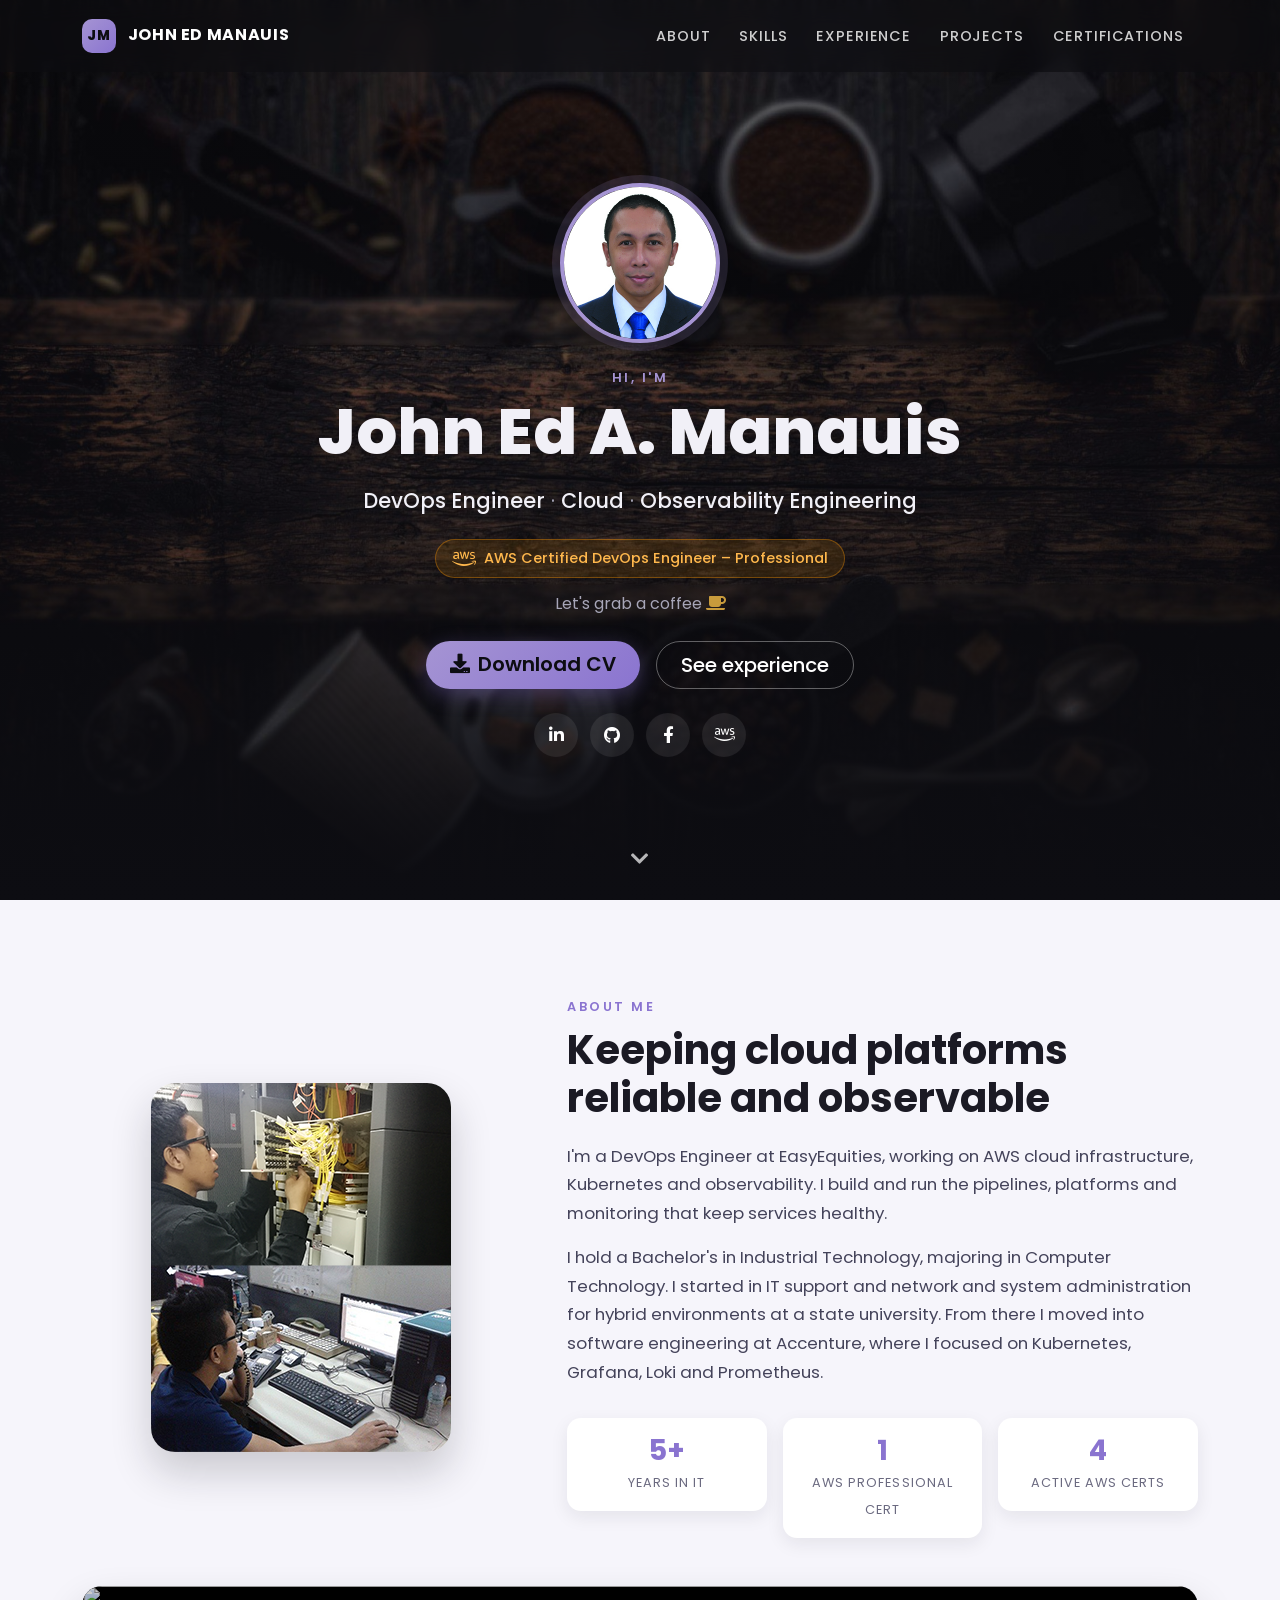
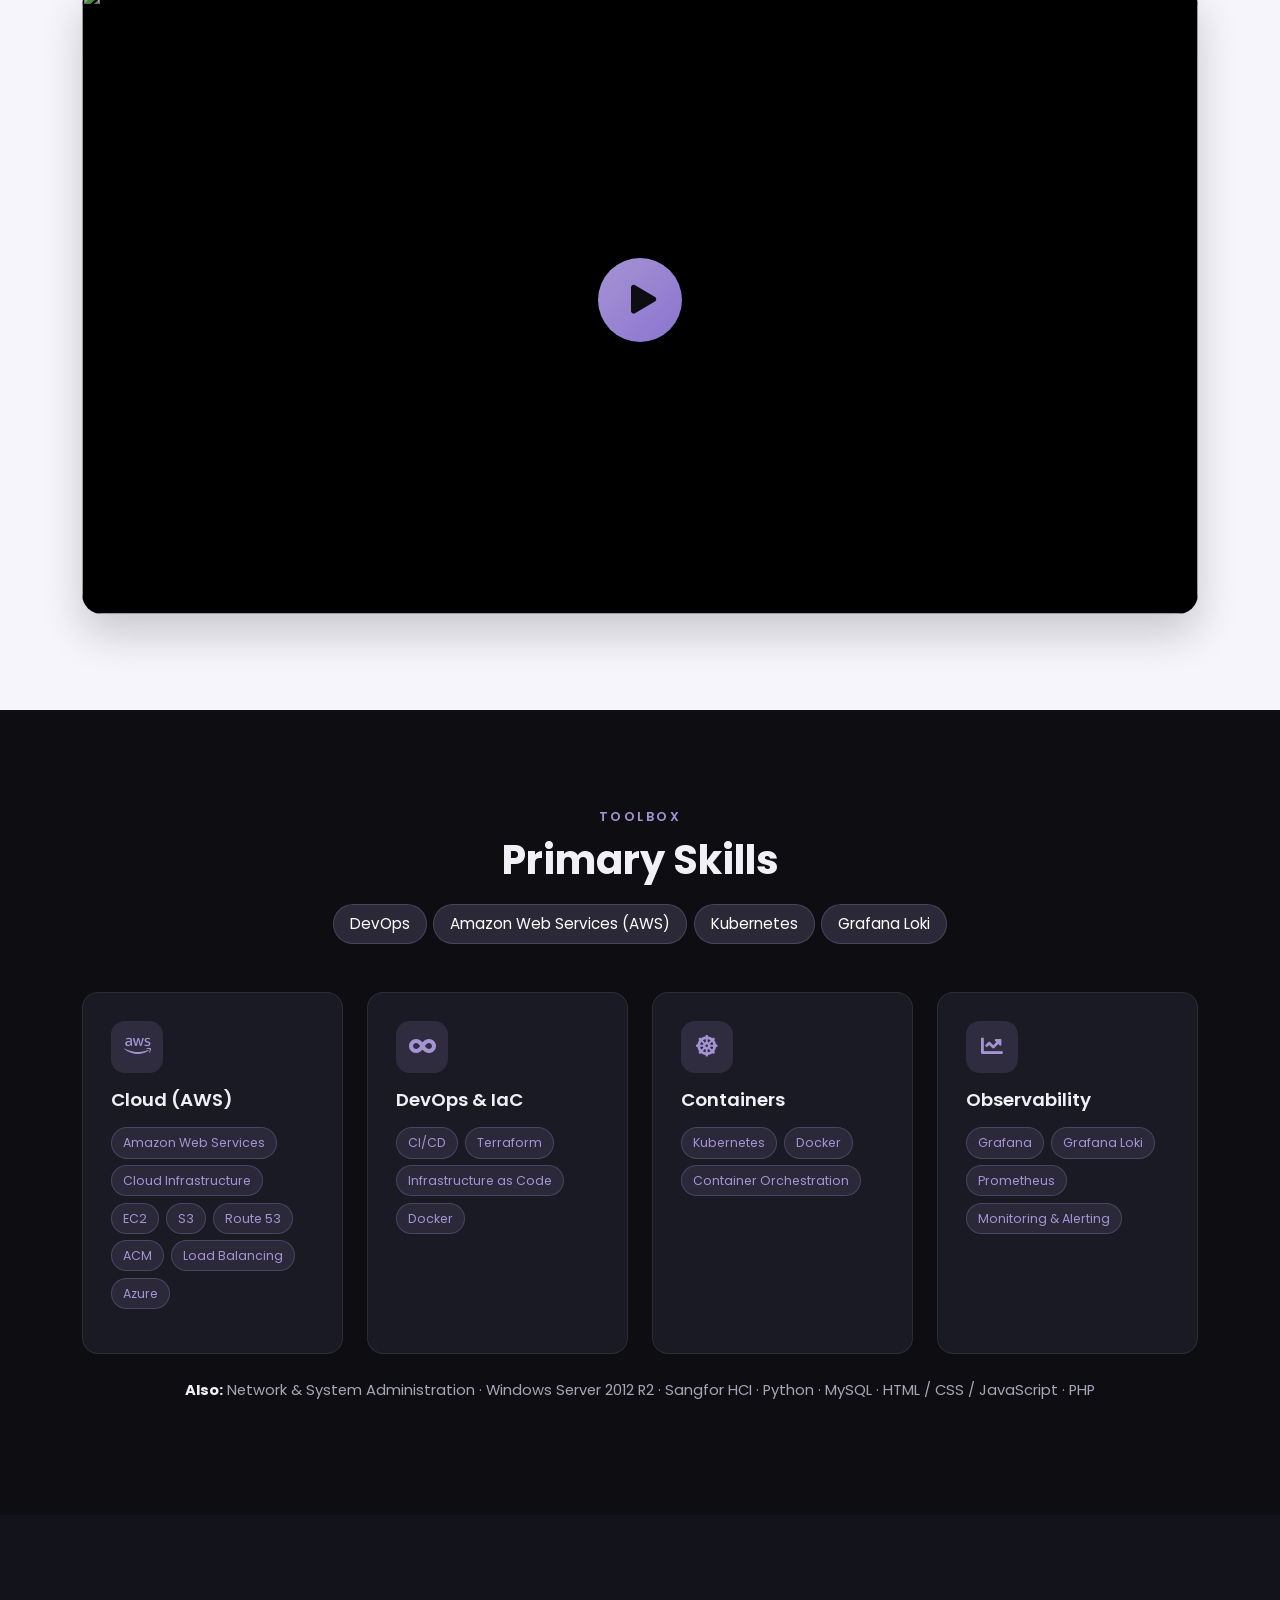
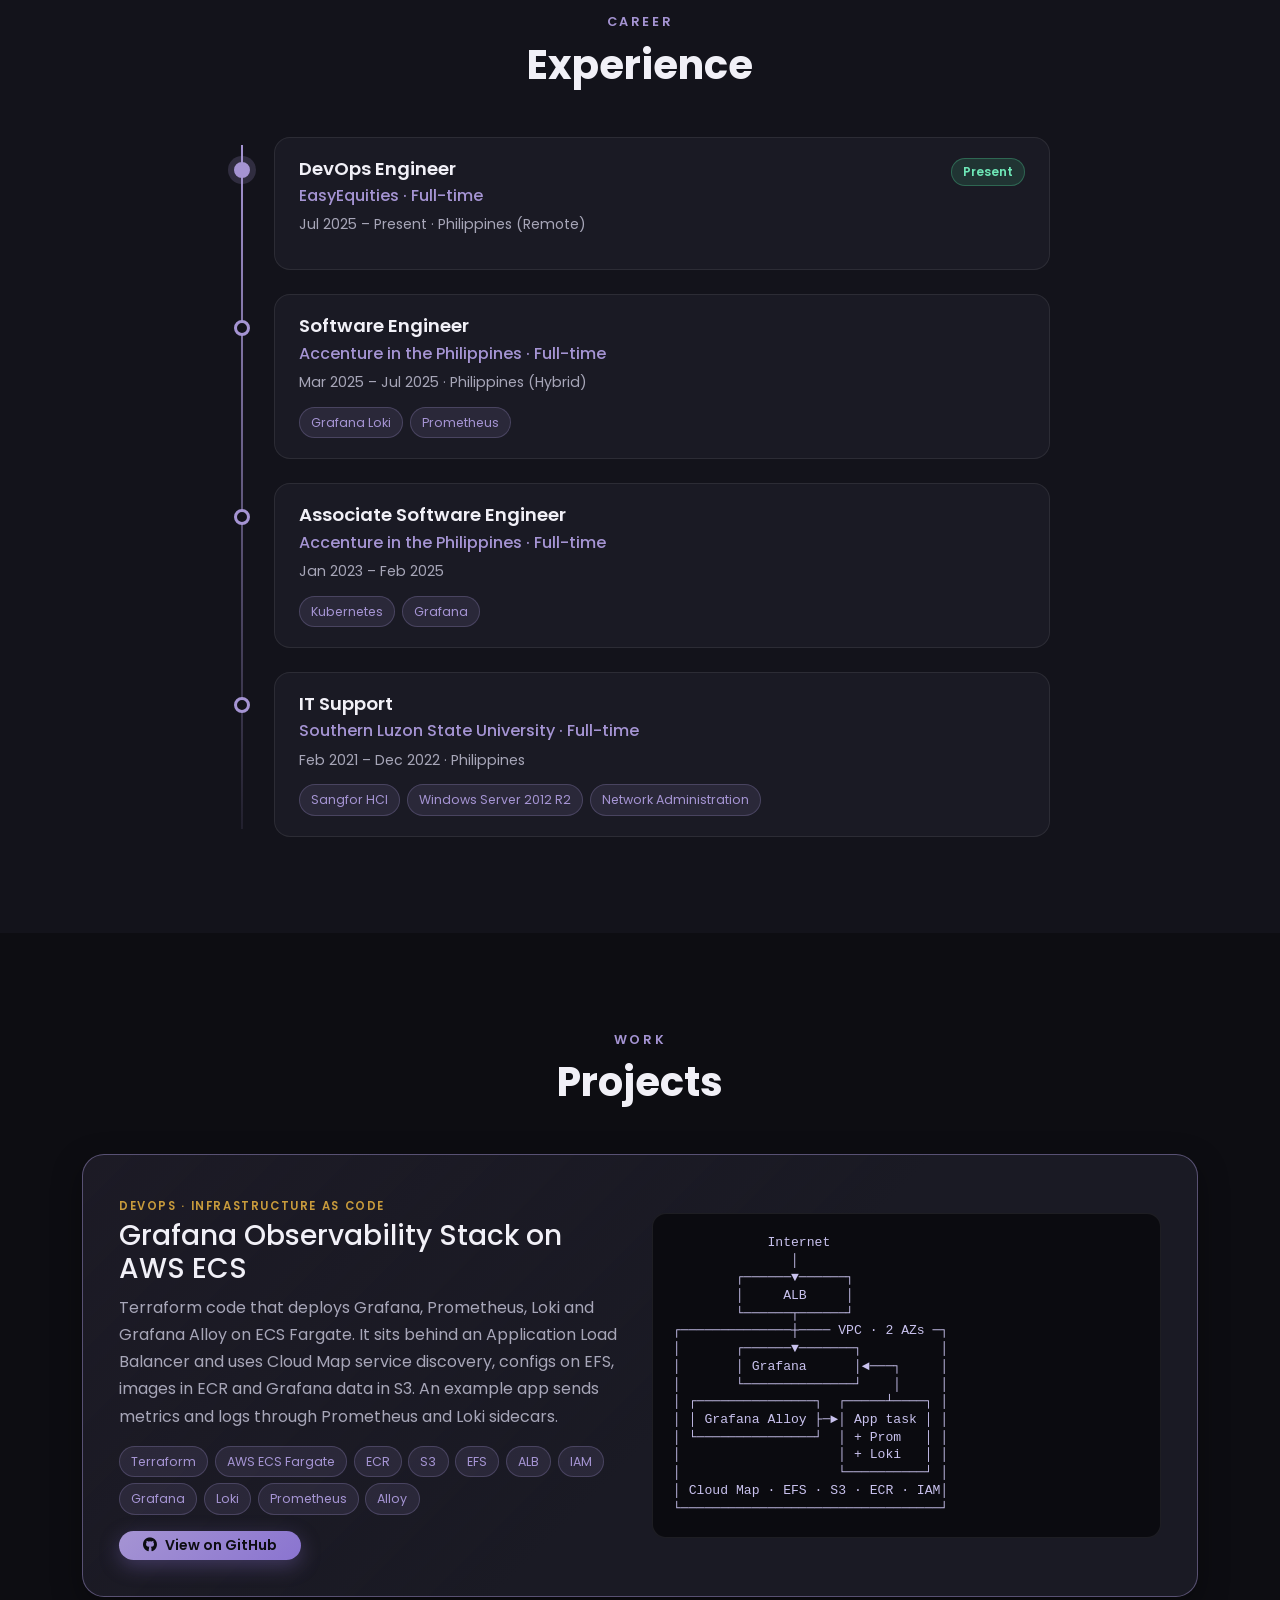
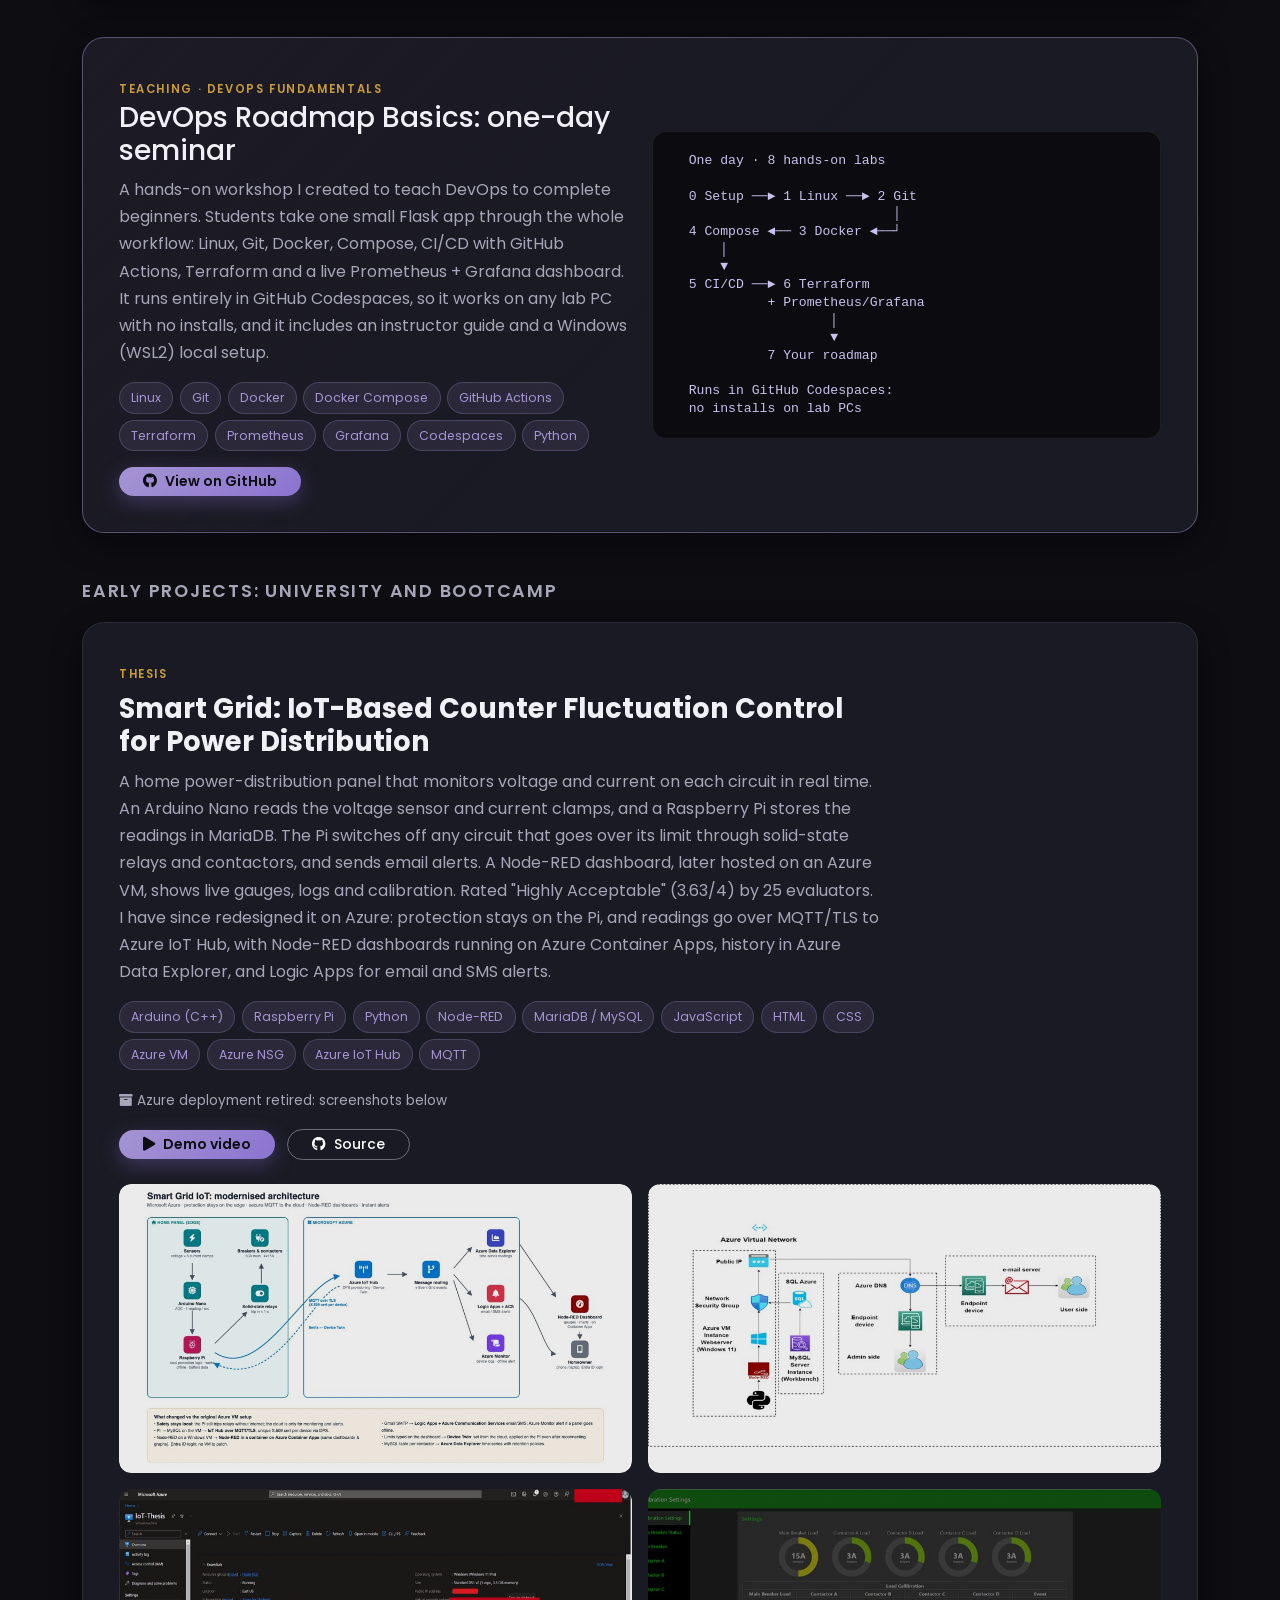
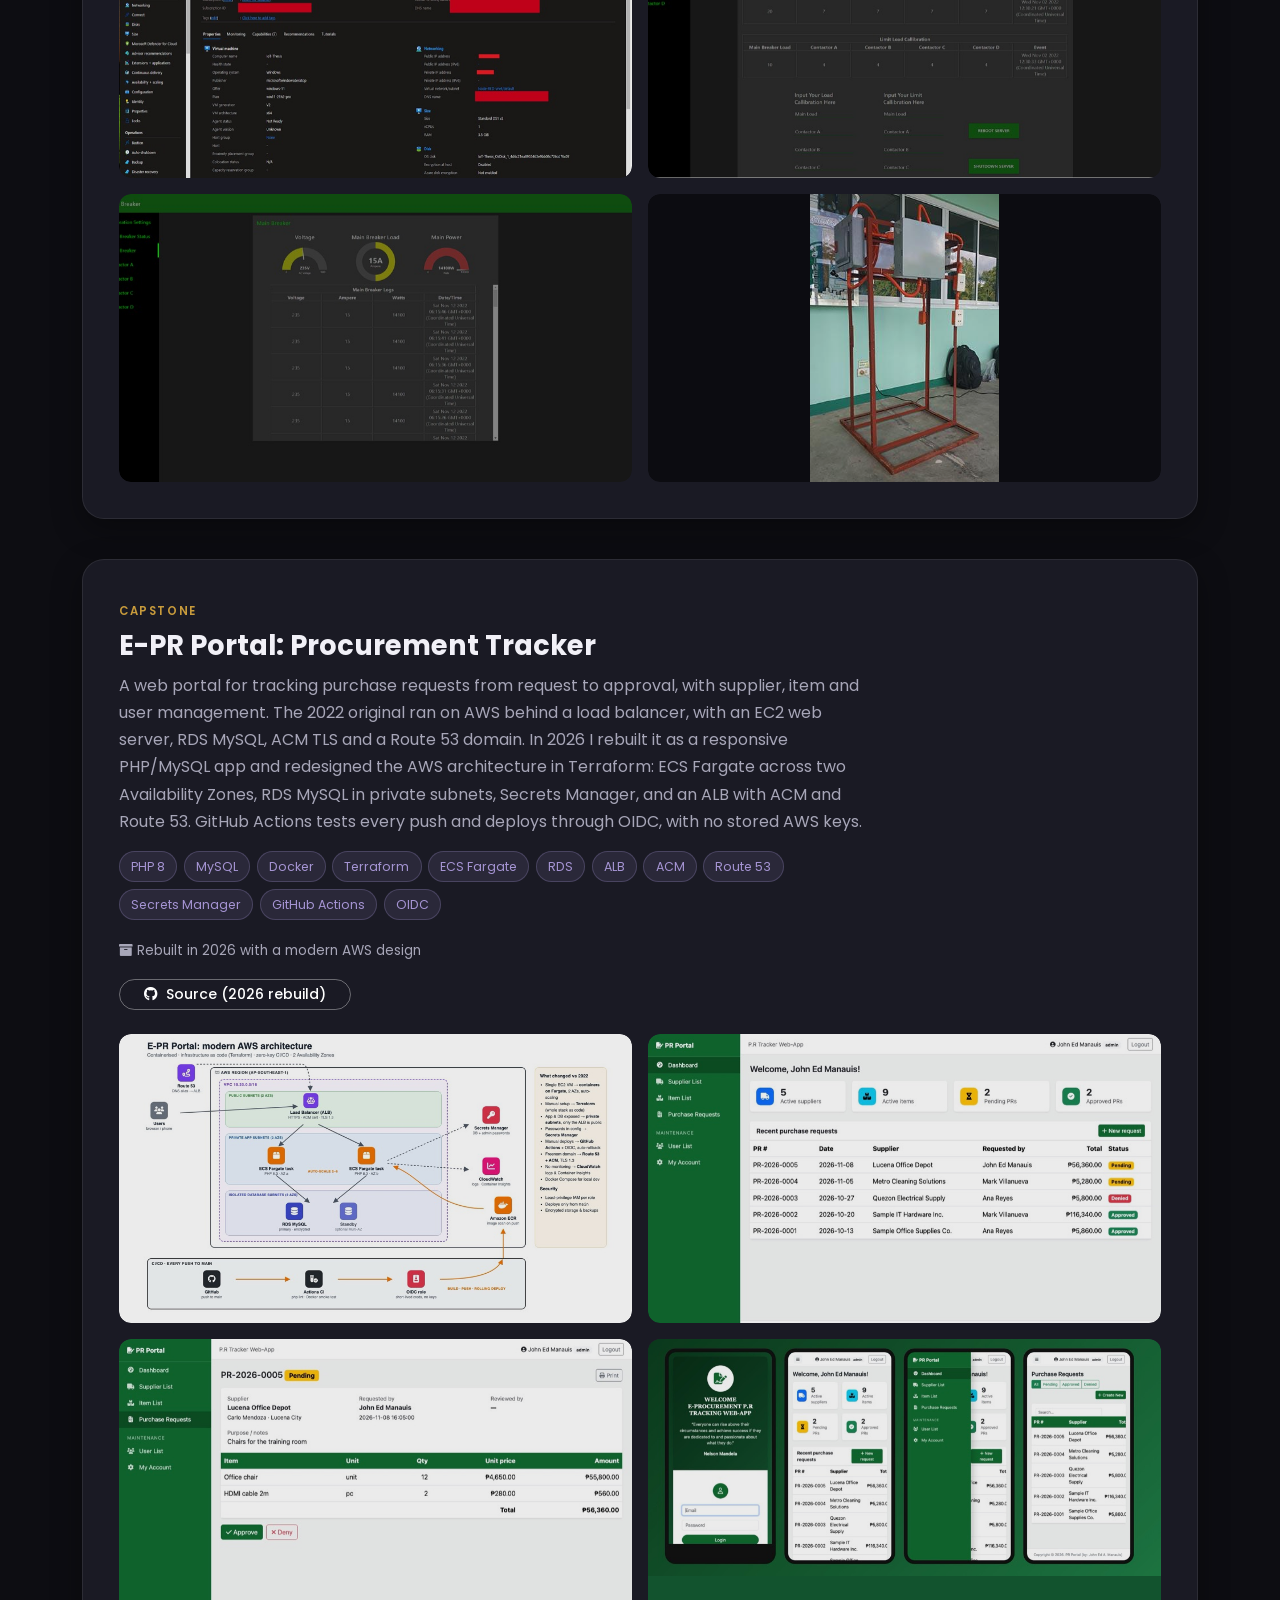
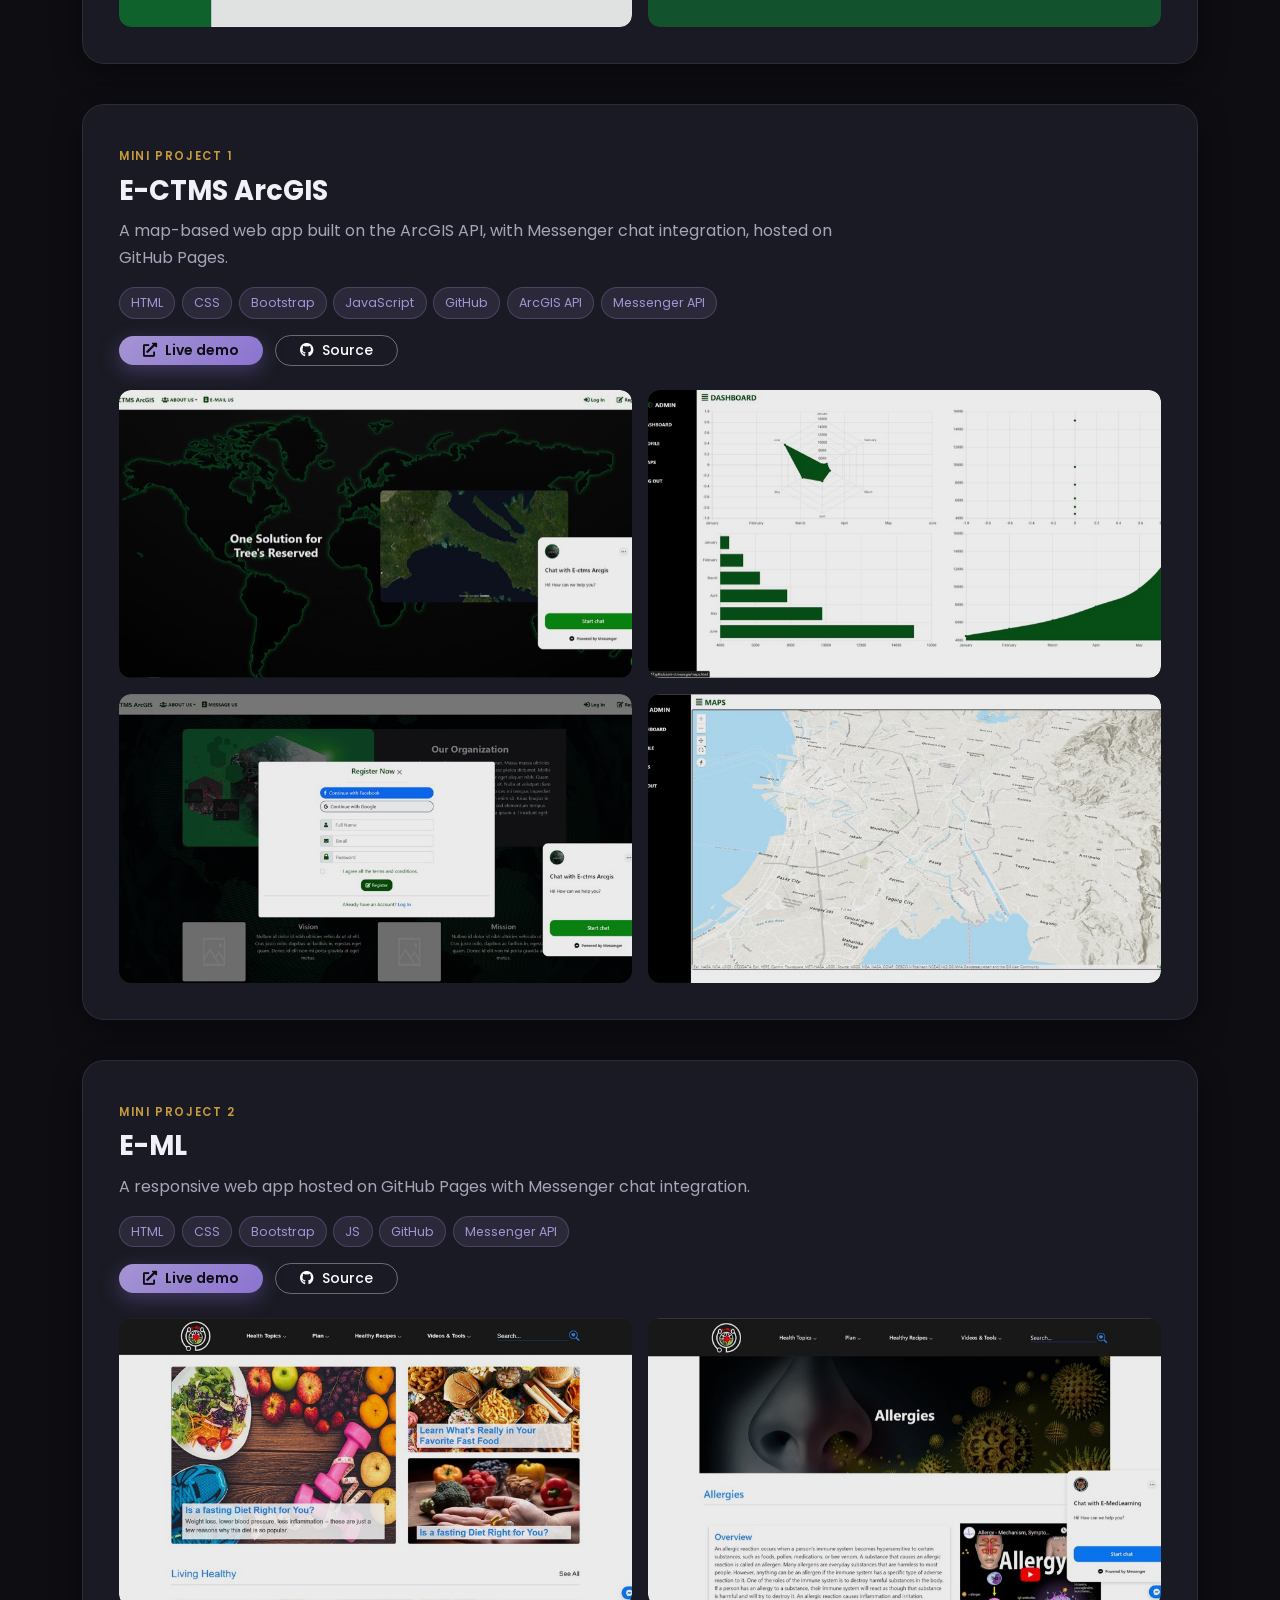
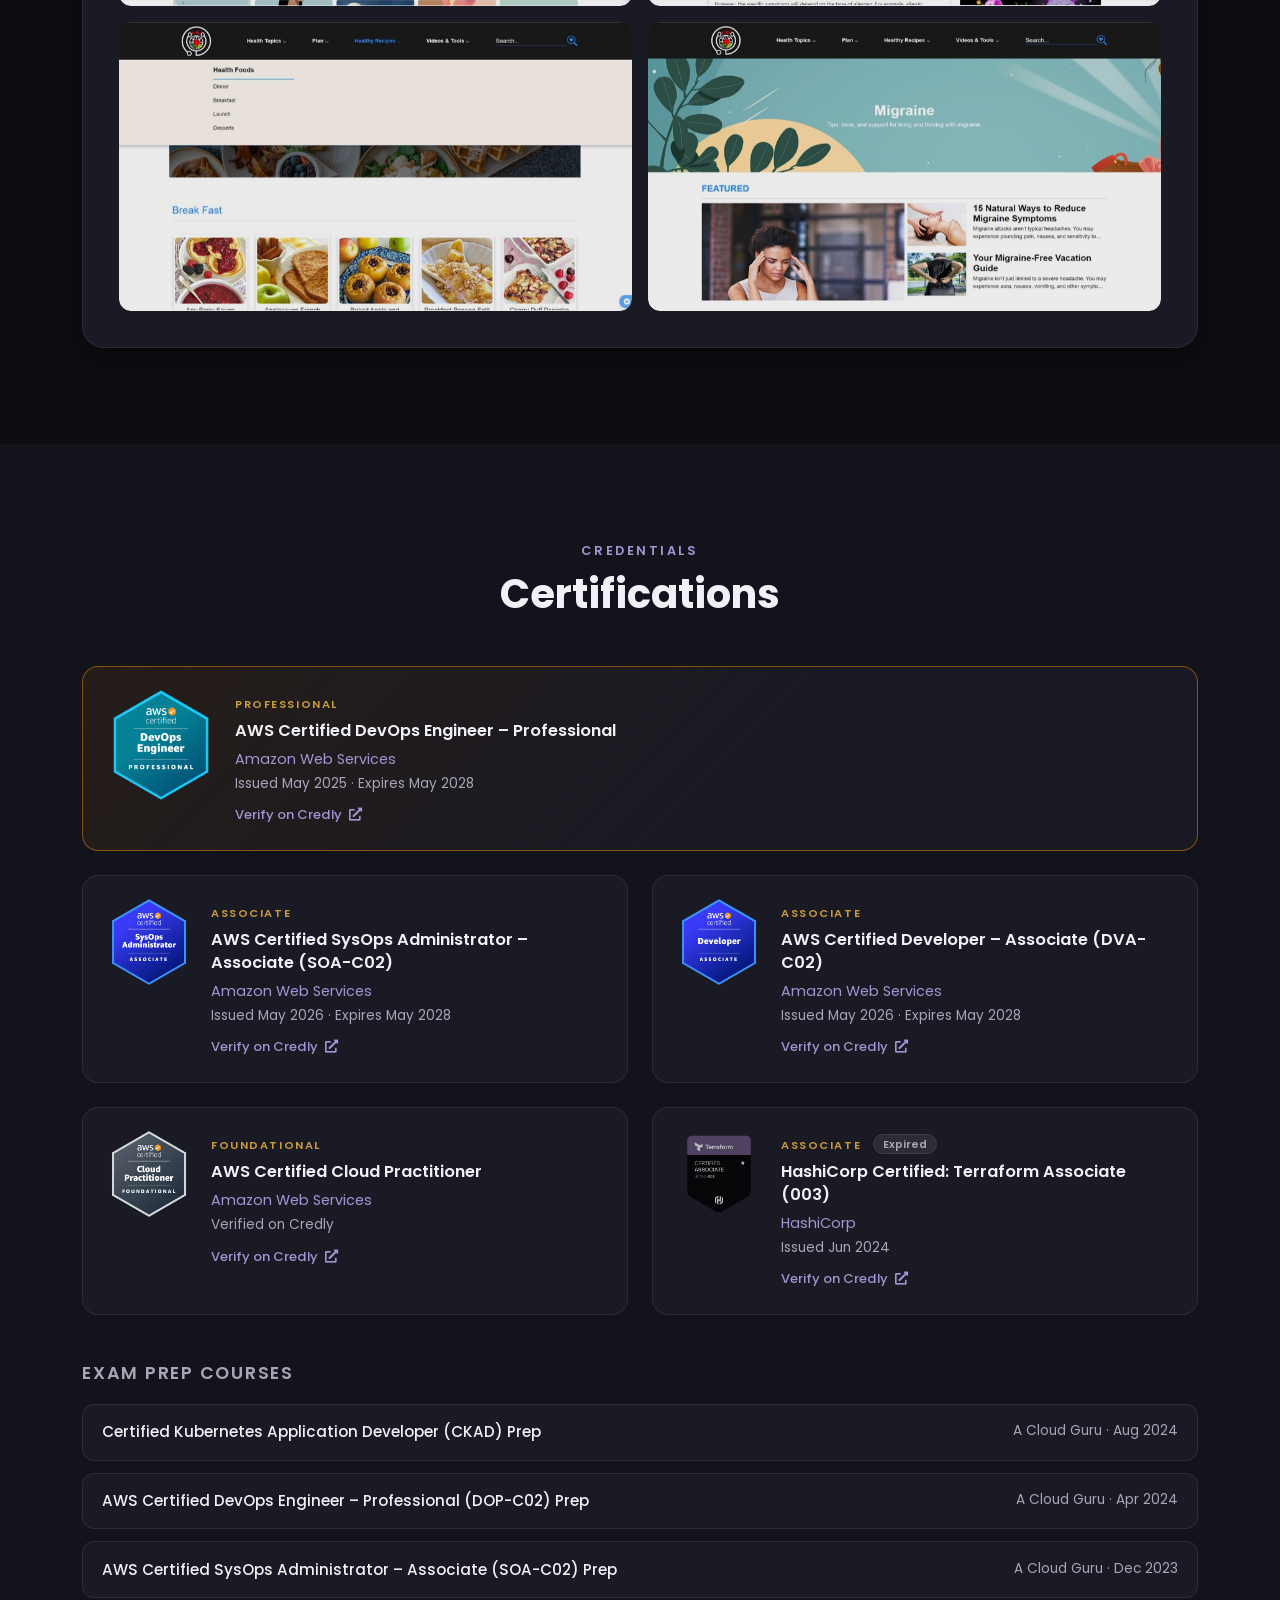
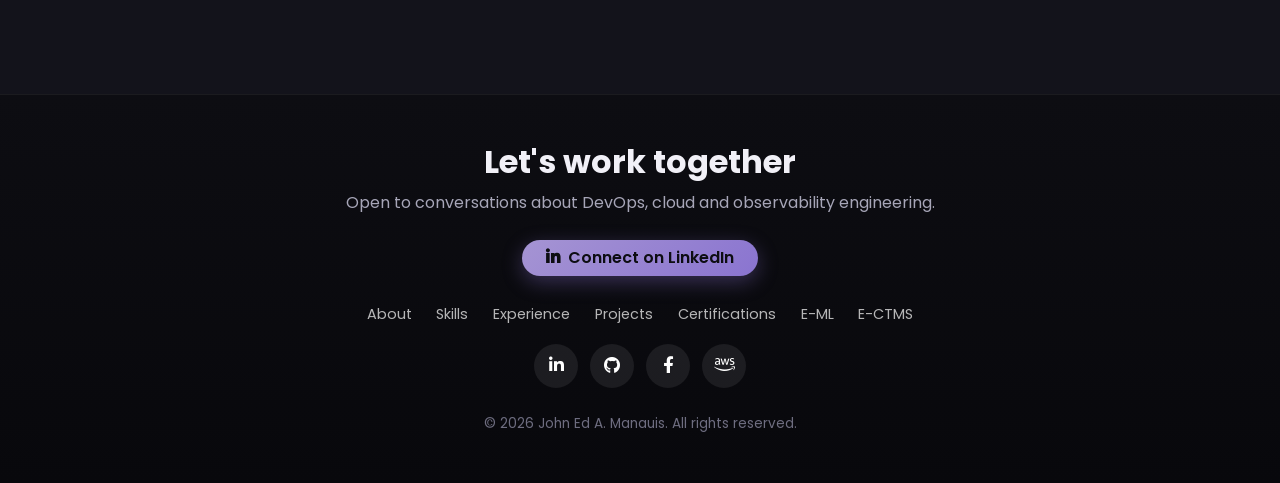
==== commit 1fd700c6: "Reorder projects: IoT, E-PR, ArcGIS, E-ML Co-Authored-By: Claude Opus 5.5 <noreply@anthropic.com>" ====
--- a/index.html
+++ b/index.html
@@ -263,6 +263,26 @@
 
                 <article class="project" data-aos="fade-up" data-aos-once="true">
                     <div class="project-head">
+                        <span class="project-kind">Thesis</span>
+                        <h3>Smart Grid: IoT-Based Counter Fluctuation Control for Power Distribution</h3>
+                        <p>A home power-distribution panel that monitors voltage and current on each circuit in real time. An Arduino Nano reads the voltage sensor and current clamps, and a Raspberry Pi stores the readings in MariaDB. The Pi switches off any circuit that goes over its limit through solid-state relays and contactors, and sends email alerts. A Node-RED dashboard, later hosted on an Azure VM, shows live gauges, logs and calibration. Rated "Highly Acceptable" (3.63/4) by 25 evaluators. I have since redesigned it on Azure: protection stays on the Pi, and readings go over MQTT/TLS to Azure IoT Hub, with Node-RED dashboards running on Azure Container Apps, history in Azure Data Explorer, and Logic Apps for email and SMS alerts.</p>
+                        <ul class="tags"><li>Arduino (C++)</li><li>Raspberry Pi</li><li>Python</li><li>Node-RED</li><li>MariaDB / MySQL</li><li>JavaScript</li><li>HTML</li><li>CSS</li><li>Azure VM</li><li>Azure NSG</li><li>Azure IoT Hub</li><li>MQTT</li></ul>
+                        <span class="status-offline"><i class="fas fa-archive me-1" aria-hidden="true"></i>Azure deployment retired: screenshots below</span>
+                        <div class="mt-3"><a class="btn btn-accent btn-sm" href="https://drive.google.com/file/d/13Eh_j_ncl25SOObmM0VOPMgsL89Q9EY0/view?usp=sharing" target="_blank" rel="noopener"><i class="fas fa-play me-2" aria-hidden="true"></i>Demo video</a>
+                        <a class="btn btn-ghost btn-sm ms-2" href="https://github.com/neo64347/smartgrid-iot-fluctuation-control" target="_blank" rel="noopener"><i class="fab fa-github me-2" aria-hidden="true"></i>Source</a></div>
+                    </div>
+                    <div class="row g-3 row-cols-1 row-cols-sm-2 gallery" data-bss-baguettebox>
+                        <div class="col"><a href="assets/img/iot-architecture-azure.jpg" data-caption="Modernised Azure architecture: edge protection on the Pi, Azure IoT Hub over MQTT/TLS, Device Twin, Azure Data Explorer, Logic Apps alerts, Node-RED on Azure Container Apps"><img src="assets/img/thumbs/iot-architecture-azure.jpg" alt="Modernised Azure IoT architecture diagram" loading="lazy" width="900" height="540" style="object-fit:contain;background:#fff"></a></div>
+                        <div class="col"><a href="assets/img/IoTThesisdrawio1400x800.png" data-caption="Original Azure architecture: Windows 11 VM with Node-RED and Python behind an NSG, MySQL, Azure DNS and email alerts"><img src="assets/img/thumbs/IoTThesis-drawio.jpg" alt="Original Azure architecture diagram for the IoT dashboard" loading="lazy" width="900" height="460" style="object-fit:contain;background:#fff"></a></div>
+                        <div class="col"><a href="assets/img/node21400x800.png" data-caption="Azure portal: the IoT-Thesis virtual machine hosting Node-RED (identifiers redacted)"><img src="assets/img/thumbs/node2.jpg" alt="Azure portal showing the IoT-Thesis virtual machine" loading="lazy" width="900" height="459"></a></div>
+                        <div class="col"><a href="assets/img/node11400x800.png" data-caption="Node-RED dashboard on Azure: calibration settings and live current gauges"><img src="assets/img/thumbs/node1.jpg" alt="Node-RED dashboard calibration page" loading="lazy" width="900" height="459"></a></div>
+                        <div class="col"><a href="assets/img/node31400x800.png" data-caption="Node-RED dashboard on Azure: main breaker gauges and logs"><img src="assets/img/thumbs/node3.jpg" alt="Node-RED dashboard main breaker page" loading="lazy" width="900" height="461"></a></div>
+                        <div class="col"><a href="assets/img/iot-finished-device.jpg" data-caption="Smart Grid prototype: finished power-distribution panel"><img src="assets/img/thumbs/iot-finished-device.jpg" alt="Finished IoT power-distribution panel prototype" loading="lazy" width="288" height="438" style="object-fit:contain;background:#0d0d12"></a></div>
+                    </div>
+                </article>
+
+                <article class="project" data-aos="fade-up" data-aos-once="true">
+                    <div class="project-head">
                         <span class="project-kind">Capstone</span>
                         <h3>E-PR Portal: Procurement Tracker</h3>
                         <p>A web portal for tracking purchase requests from request to approval, with supplier, item and user management. The 2022 original ran on AWS behind a load balancer, with an EC2 web server, RDS MySQL, ACM TLS and a Route 53 domain. In 2026 I rebuilt it as a responsive PHP/MySQL app and redesigned the AWS architecture in Terraform: ECS Fargate across two Availability Zones, RDS MySQL in private subnets, Secrets Manager, and an ALB with ACM and Route 53. GitHub Actions tests every push and deploys through OIDC, with no stored AWS keys.</p>
@@ -275,6 +295,23 @@
                         <div class="col"><a href="assets/img/epr-rebuild-dashboard.jpg" data-caption="E-PR 2026 rebuild: dashboard"><img src="assets/img/thumbs/epr-rebuild-dashboard.jpg" alt="E-PR rebuild dashboard with counters and recent purchase requests" loading="lazy" width="900" height="534"></a></div>
                         <div class="col"><a href="assets/img/epr-rebuild-pr-detail.jpg" data-caption="E-PR 2026 rebuild: purchase request with approve and deny"><img src="assets/img/thumbs/epr-rebuild-pr-detail.jpg" alt="E-PR rebuild purchase request detail page" loading="lazy" width="900" height="534"></a></div>
                         <div class="col"><a href="assets/img/epr-rebuild-mobile.jpg" data-caption="E-PR 2026 rebuild: responsive phone views"><img src="assets/img/thumbs/epr-rebuild-mobile.jpg" alt="E-PR rebuild on four phone screens" loading="lazy" width="900" height="417" style="object-fit:contain;background:#145a32"></a></div>
+                    </div>
+                </article>
+
+                <article class="project" data-aos="fade-up" data-aos-once="true">
+                    <div class="project-head">
+                        <span class="project-kind">Mini Project 1</span>
+                        <h3>E-CTMS ArcGIS</h3>
+                        <p>A map-based web app built on the ArcGIS API, with Messenger chat integration, hosted on GitHub Pages.</p>
+                        <ul class="tags"><li>HTML</li><li>CSS</li><li>Bootstrap</li><li>JavaScript</li><li>GitHub</li><li>ArcGIS API</li><li>Messenger API</li></ul>
+                        <a class="btn btn-accent btn-sm" href="https://neo64347.github.io/e-ctmsarcgis" target="_blank" rel="noopener"><i class="fas fa-external-link-alt me-2" aria-hidden="true"></i>Live demo</a>
+                        <a class="btn btn-ghost btn-sm ms-2" href="https://github.com/neo64347/e-ctmsarcgis" target="_blank" rel="noopener"><i class="fab fa-github me-2" aria-hidden="true"></i>Source</a>
+                    </div>
+                    <div class="row g-3 row-cols-1 row-cols-sm-2 gallery" data-bss-baguettebox>
+                        <div class="col"><a href="assets/img/ectms11400x800.png" data-caption="E-CTMS: screen 1"><img src="assets/img/thumbs/ectms1.jpg" alt="E-CTMS ArcGIS screenshot 1" loading="lazy" width="900" height="464"></a></div>
+                        <div class="col"><a href="assets/img/ectms21400x800.png" data-caption="E-CTMS: screen 2"><img src="assets/img/thumbs/ectms2.jpg" alt="E-CTMS ArcGIS screenshot 2" loading="lazy" width="900" height="467"></a></div>
+                        <div class="col"><a href="assets/img/ectms41400x800.png" data-caption="E-CTMS: screen 3"><img src="assets/img/thumbs/ectms4.jpg" alt="E-CTMS ArcGIS screenshot 3" loading="lazy" width="900" height="458"></a></div>
+                        <div class="col"><a href="assets/img/ectms31400x800.png" data-caption="E-CTMS: screen 4"><img src="assets/img/thumbs/ectms3.jpg" alt="E-CTMS ArcGIS screenshot 4" loading="lazy" width="900" height="458"></a></div>
                     </div>
                 </article>
 
@@ -292,43 +329,6 @@
                         <div class="col"><a href="assets/img/e-ml21400x800.png" data-caption="E-ML: screen 2"><img src="assets/img/thumbs/e-ml2.jpg" alt="E-ML screenshot 2" loading="lazy" width="900" height="465"></a></div>
                         <div class="col"><a href="assets/img/e-ml31400x800.png" data-caption="E-ML: screen 3"><img src="assets/img/thumbs/e-ml3.jpg" alt="E-ML screenshot 3" loading="lazy" width="900" height="465"></a></div>
                         <div class="col"><a href="assets/img/e-ml41400x800.png" data-caption="E-ML: screen 4"><img src="assets/img/thumbs/e-ml4.jpg" alt="E-ML screenshot 4" loading="lazy" width="900" height="465"></a></div>
-                    </div>
-                </article>
-
-                <article class="project" data-aos="fade-up" data-aos-once="true">
-                    <div class="project-head">
-                        <span class="project-kind">Mini Project 1</span>
-                        <h3>E-CTMS ArcGIS</h3>
-                        <p>A map-based web app built on the ArcGIS API, with Messenger chat integration, hosted on GitHub Pages.</p>
-                        <ul class="tags"><li>HTML</li><li>CSS</li><li>Bootstrap</li><li>JavaScript</li><li>GitHub</li><li>ArcGIS API</li><li>Messenger API</li></ul>
-                        <a class="btn btn-accent btn-sm" href="https://neo64347.github.io/e-ctmsarcgis" target="_blank" rel="noopener"><i class="fas fa-external-link-alt me-2" aria-hidden="true"></i>Live demo</a>
-                        <a class="btn btn-ghost btn-sm ms-2" href="https://github.com/neo64347/e-ctmsarcgis" target="_blank" rel="noopener"><i class="fab fa-github me-2" aria-hidden="true"></i>Source</a>
-                    </div>
-                    <div class="row g-3 row-cols-1 row-cols-sm-2 gallery" data-bss-baguettebox>
-                        <div class="col"><a href="assets/img/ectms11400x800.png" data-caption="E-CTMS: screen 1"><img src="assets/img/thumbs/ectms1.jpg" alt="E-CTMS ArcGIS screenshot 1" loading="lazy" width="900" height="464"></a></div>
-                        <div class="col"><a href="assets/img/ectms21400x800.png" data-caption="E-CTMS: screen 2"><img src="assets/img/thumbs/ectms2.jpg" alt="E-CTMS ArcGIS screenshot 2" loading="lazy" width="900" height="467"></a></div>
-                        <div class="col"><a href="assets/img/ectms41400x800.png" data-caption="E-CTMS: screen 3"><img src="assets/img/thumbs/ectms4.jpg" alt="E-CTMS ArcGIS screenshot 3" loading="lazy" width="900" height="458"></a></div>
-                        <div class="col"><a href="assets/img/ectms31400x800.png" data-caption="E-CTMS: screen 4"><img src="assets/img/thumbs/ectms3.jpg" alt="E-CTMS ArcGIS screenshot 4" loading="lazy" width="900" height="458"></a></div>
-                    </div>
-                </article>
-
-                <article class="project" data-aos="fade-up" data-aos-once="true">
-                    <div class="project-head">
-                        <span class="project-kind">Thesis</span>
-                        <h3>Smart Grid: IoT-Based Counter Fluctuation Control for Power Distribution</h3>
-                        <p>A home power-distribution panel that monitors voltage and current on each circuit in real time. An Arduino Nano reads the voltage sensor and current clamps, and a Raspberry Pi stores the readings in MariaDB. The Pi switches off any circuit that goes over its limit through solid-state relays and contactors, and sends email alerts. A Node-RED dashboard, later hosted on an Azure VM, shows live gauges, logs and calibration. Rated "Highly Acceptable" (3.63/4) by 25 evaluators. I have since redesigned it on Azure: protection stays on the Pi, and readings go over MQTT/TLS to Azure IoT Hub, with Node-RED dashboards running on Azure Container Apps, history in Azure Data Explorer, and Logic Apps for email and SMS alerts.</p>
-                        <ul class="tags"><li>Arduino (C++)</li><li>Raspberry Pi</li><li>Python</li><li>Node-RED</li><li>MariaDB / MySQL</li><li>JavaScript</li><li>HTML</li><li>CSS</li><li>Azure VM</li><li>Azure NSG</li><li>Azure IoT Hub</li><li>MQTT</li></ul>
-                        <span class="status-offline"><i class="fas fa-archive me-1" aria-hidden="true"></i>Azure deployment retired: screenshots below</span>
-                        <div class="mt-3"><a class="btn btn-accent btn-sm" href="https://drive.google.com/file/d/13Eh_j_ncl25SOObmM0VOPMgsL89Q9EY0/view?usp=sharing" target="_blank" rel="noopener"><i class="fas fa-play me-2" aria-hidden="true"></i>Demo video</a>
-                        <a class="btn btn-ghost btn-sm ms-2" href="https://github.com/neo64347/smartgrid-iot-fluctuation-control" target="_blank" rel="noopener"><i class="fab fa-github me-2" aria-hidden="true"></i>Source</a></div>
-                    </div>
-                    <div class="row g-3 row-cols-1 row-cols-sm-2 gallery" data-bss-baguettebox>
-                        <div class="col"><a href="assets/img/iot-architecture-azure.jpg" data-caption="Modernised Azure architecture: edge protection on the Pi, Azure IoT Hub over MQTT/TLS, Device Twin, Azure Data Explorer, Logic Apps alerts, Node-RED on Azure Container Apps"><img src="assets/img/thumbs/iot-architecture-azure.jpg" alt="Modernised Azure IoT architecture diagram" loading="lazy" width="900" height="540" style="object-fit:contain;background:#fff"></a></div>
-                        <div class="col"><a href="assets/img/IoTThesisdrawio1400x800.png" data-caption="Original Azure architecture: Windows 11 VM with Node-RED and Python behind an NSG, MySQL, Azure DNS and email alerts"><img src="assets/img/thumbs/IoTThesis-drawio.jpg" alt="Original Azure architecture diagram for the IoT dashboard" loading="lazy" width="900" height="460" style="object-fit:contain;background:#fff"></a></div>
-                        <div class="col"><a href="assets/img/node21400x800.png" data-caption="Azure portal: the IoT-Thesis virtual machine hosting Node-RED (identifiers redacted)"><img src="assets/img/thumbs/node2.jpg" alt="Azure portal showing the IoT-Thesis virtual machine" loading="lazy" width="900" height="459"></a></div>
-                        <div class="col"><a href="assets/img/node11400x800.png" data-caption="Node-RED dashboard on Azure: calibration settings and live current gauges"><img src="assets/img/thumbs/node1.jpg" alt="Node-RED dashboard calibration page" loading="lazy" width="900" height="459"></a></div>
-                        <div class="col"><a href="assets/img/node31400x800.png" data-caption="Node-RED dashboard on Azure: main breaker gauges and logs"><img src="assets/img/thumbs/node3.jpg" alt="Node-RED dashboard main breaker page" loading="lazy" width="900" height="461"></a></div>
-                        <div class="col"><a href="assets/img/iot-finished-device.jpg" data-caption="Smart Grid prototype: finished power-distribution panel"><img src="assets/img/thumbs/iot-finished-device.jpg" alt="Finished IoT power-distribution panel prototype" loading="lazy" width="288" height="438" style="object-fit:contain;background:#0d0d12"></a></div>
                     </div>
                 </article>
             </div>
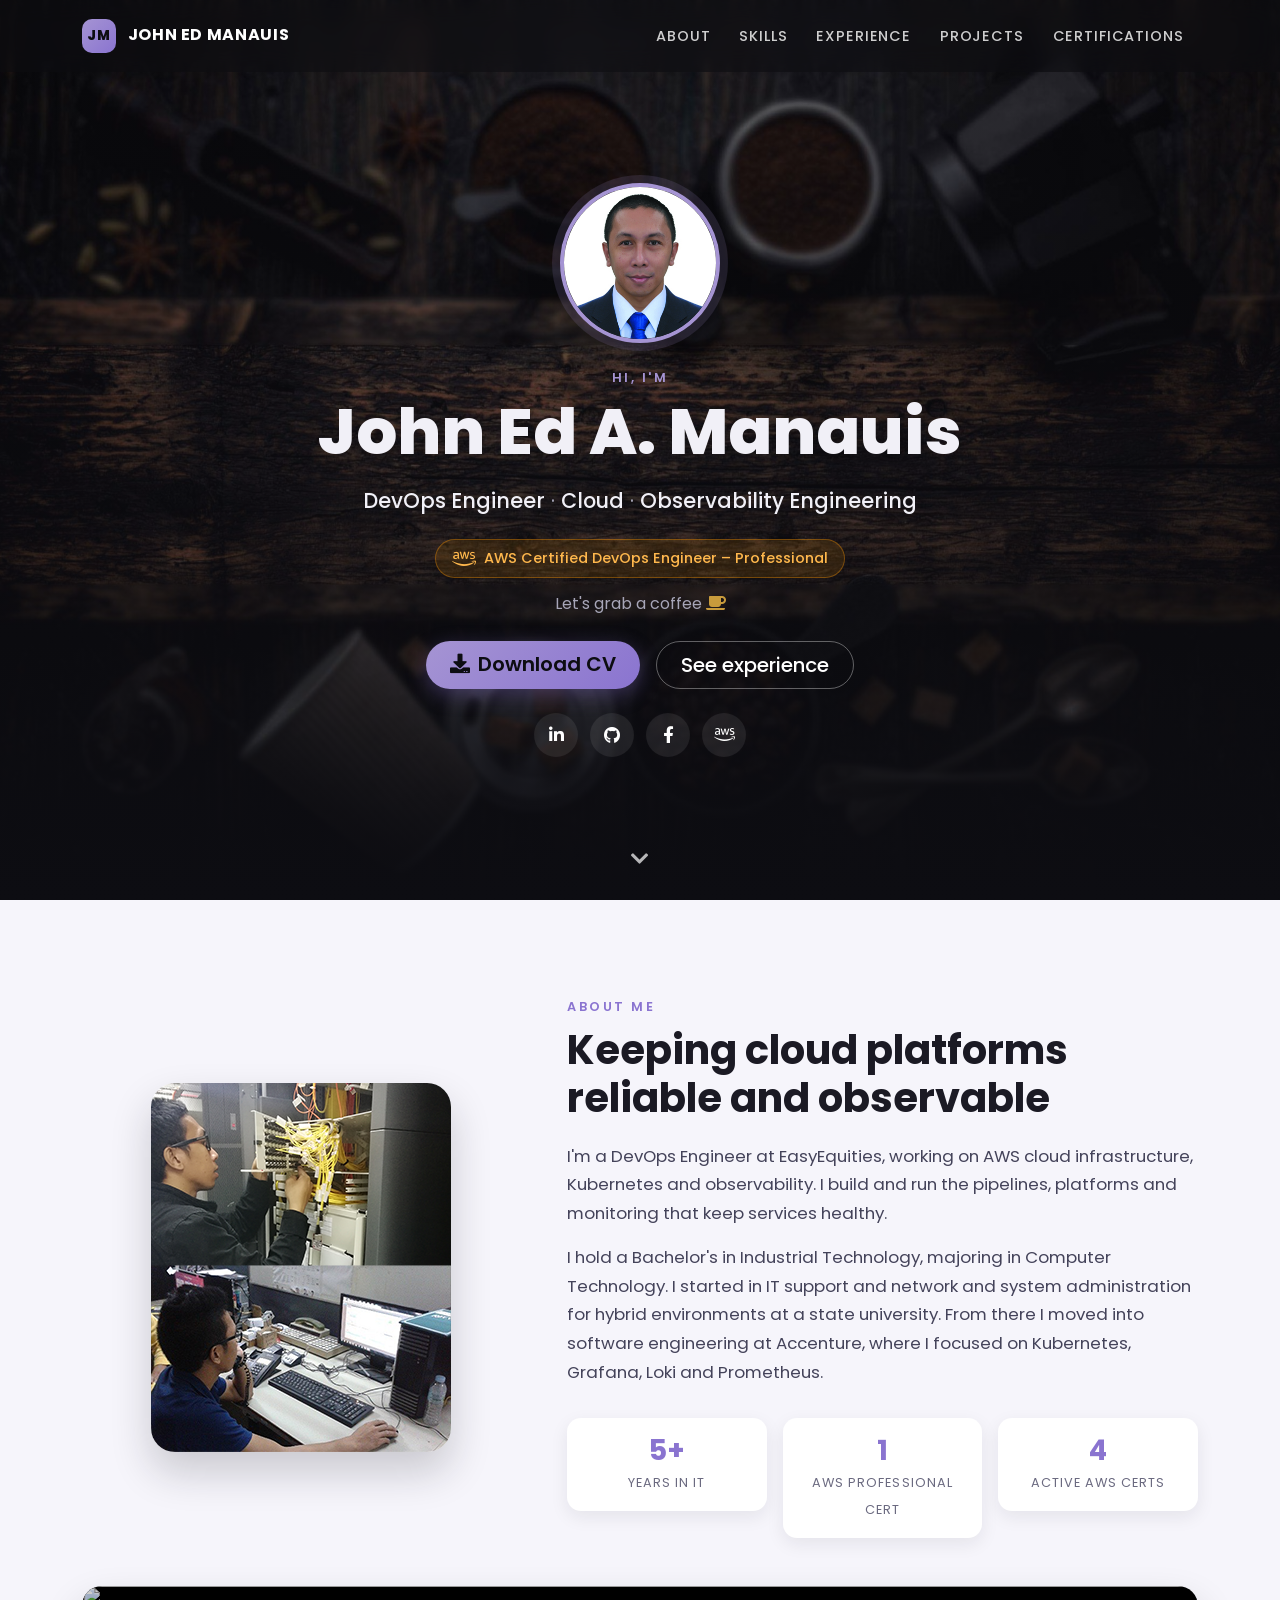
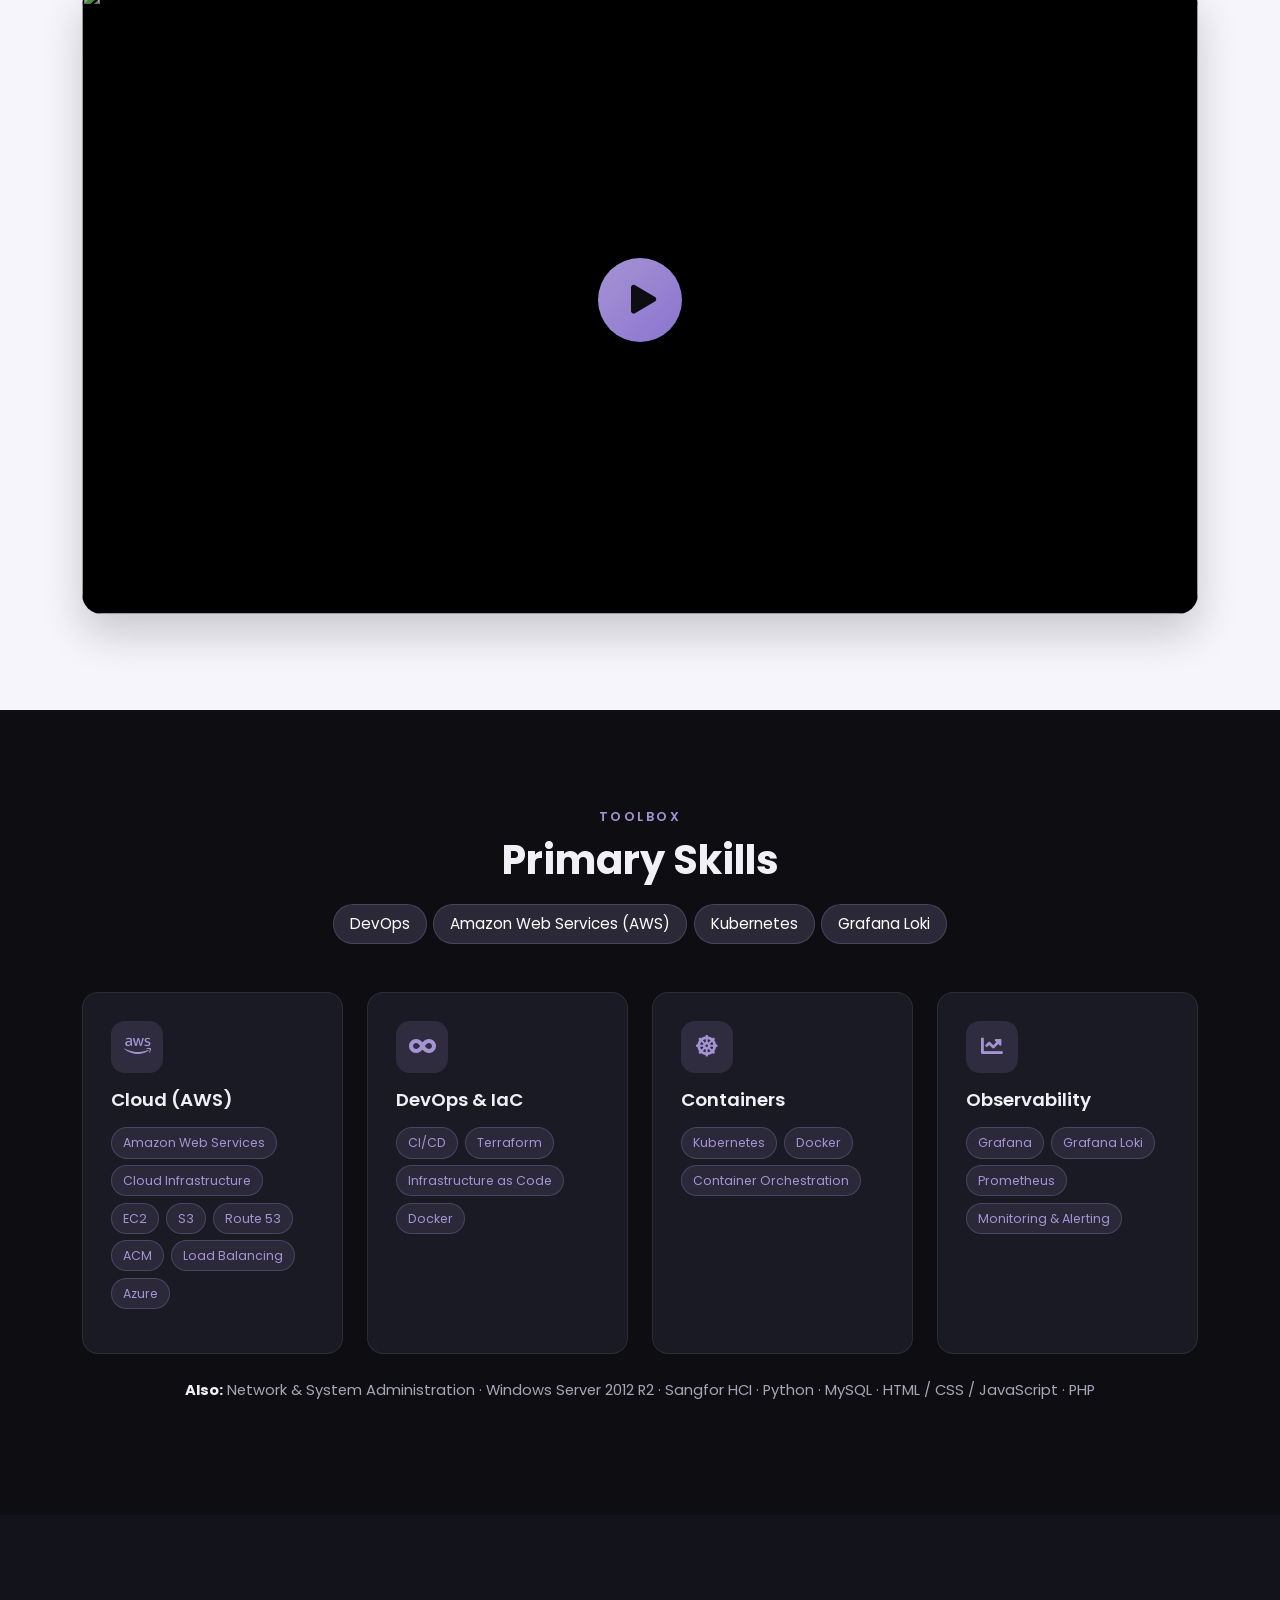
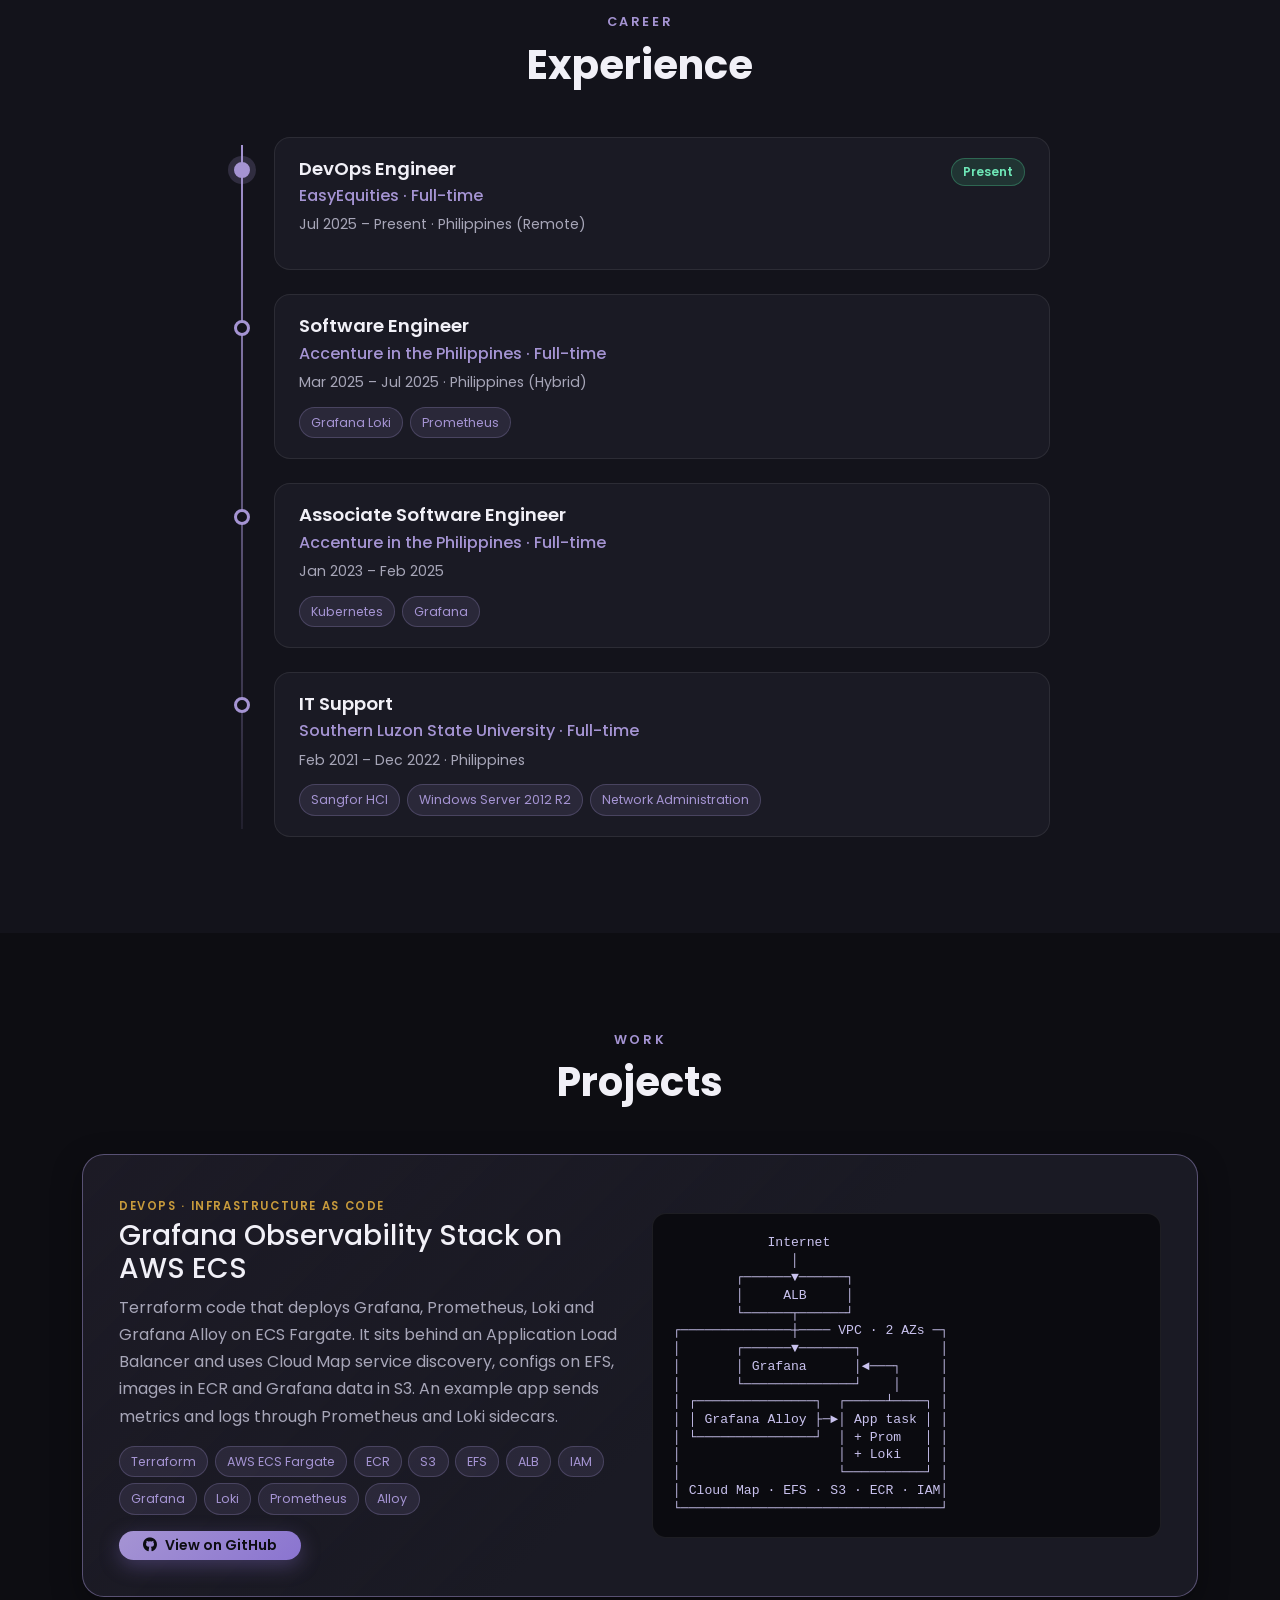
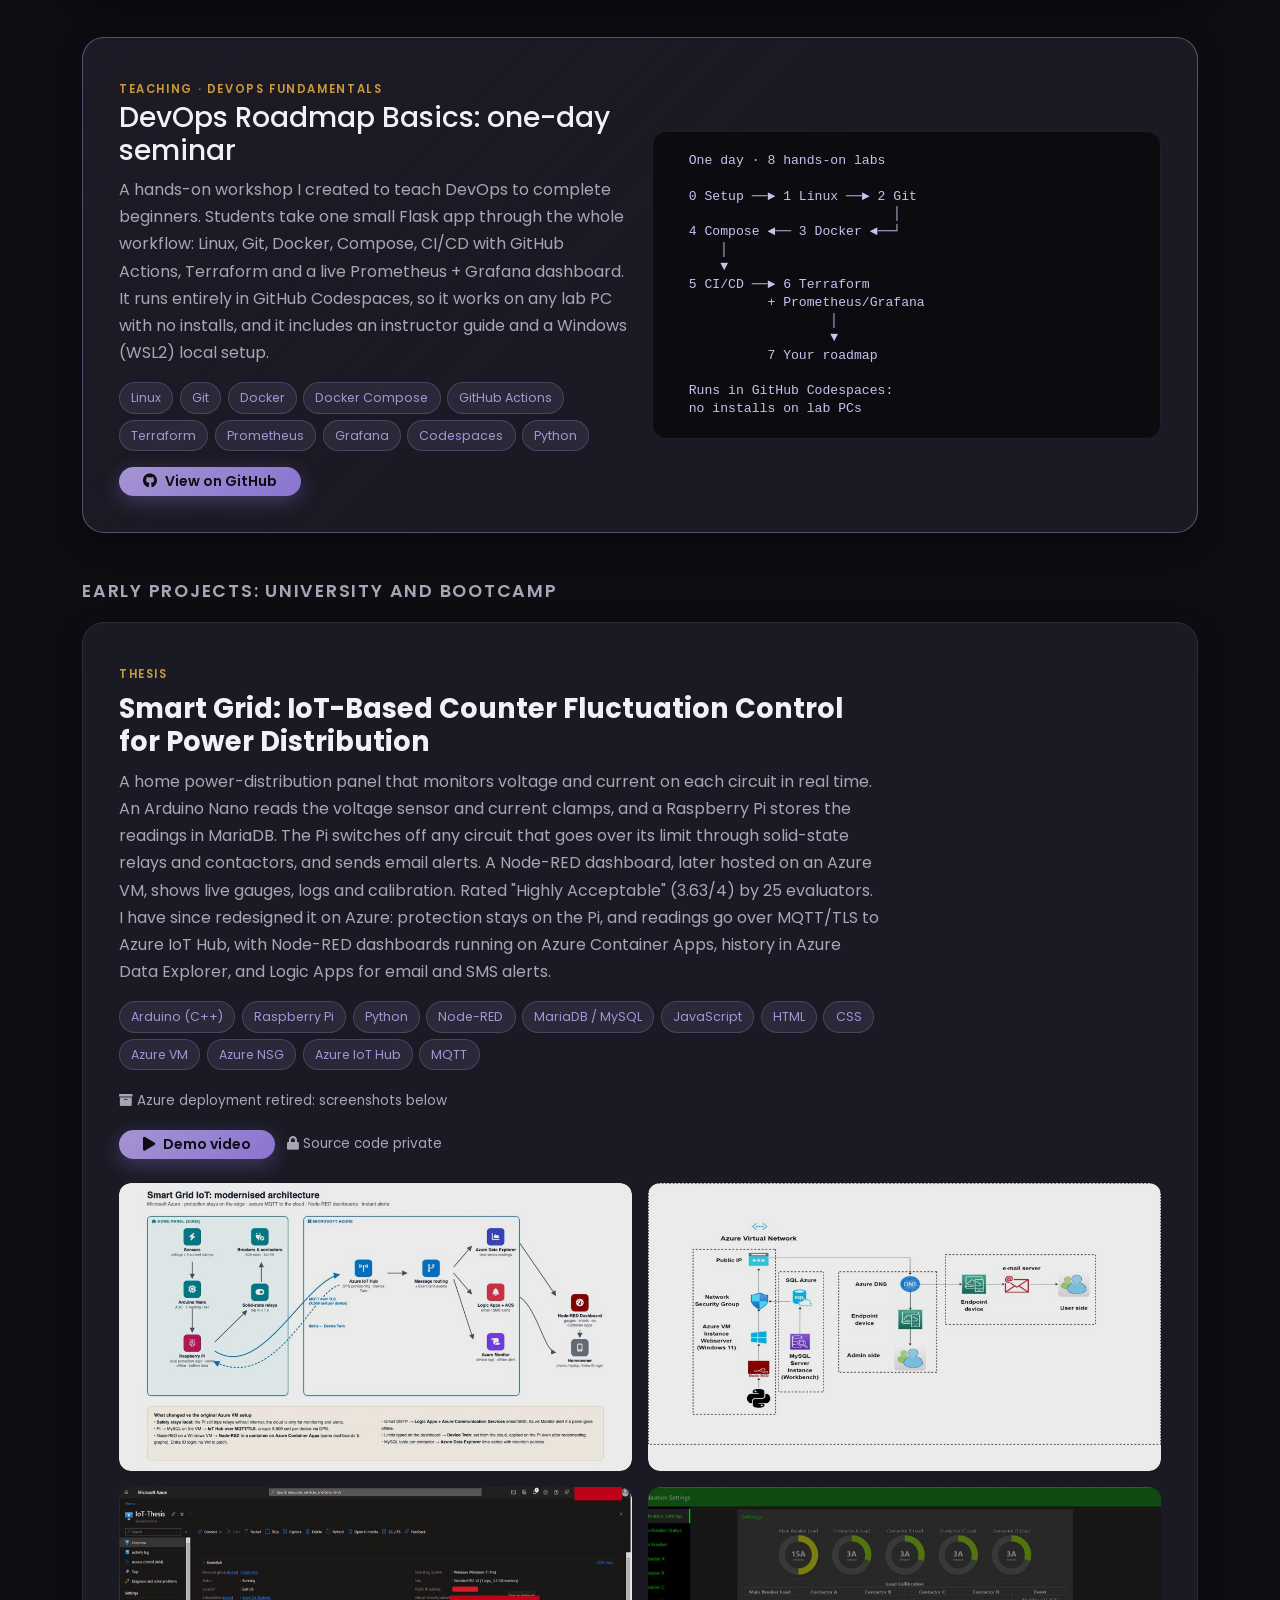
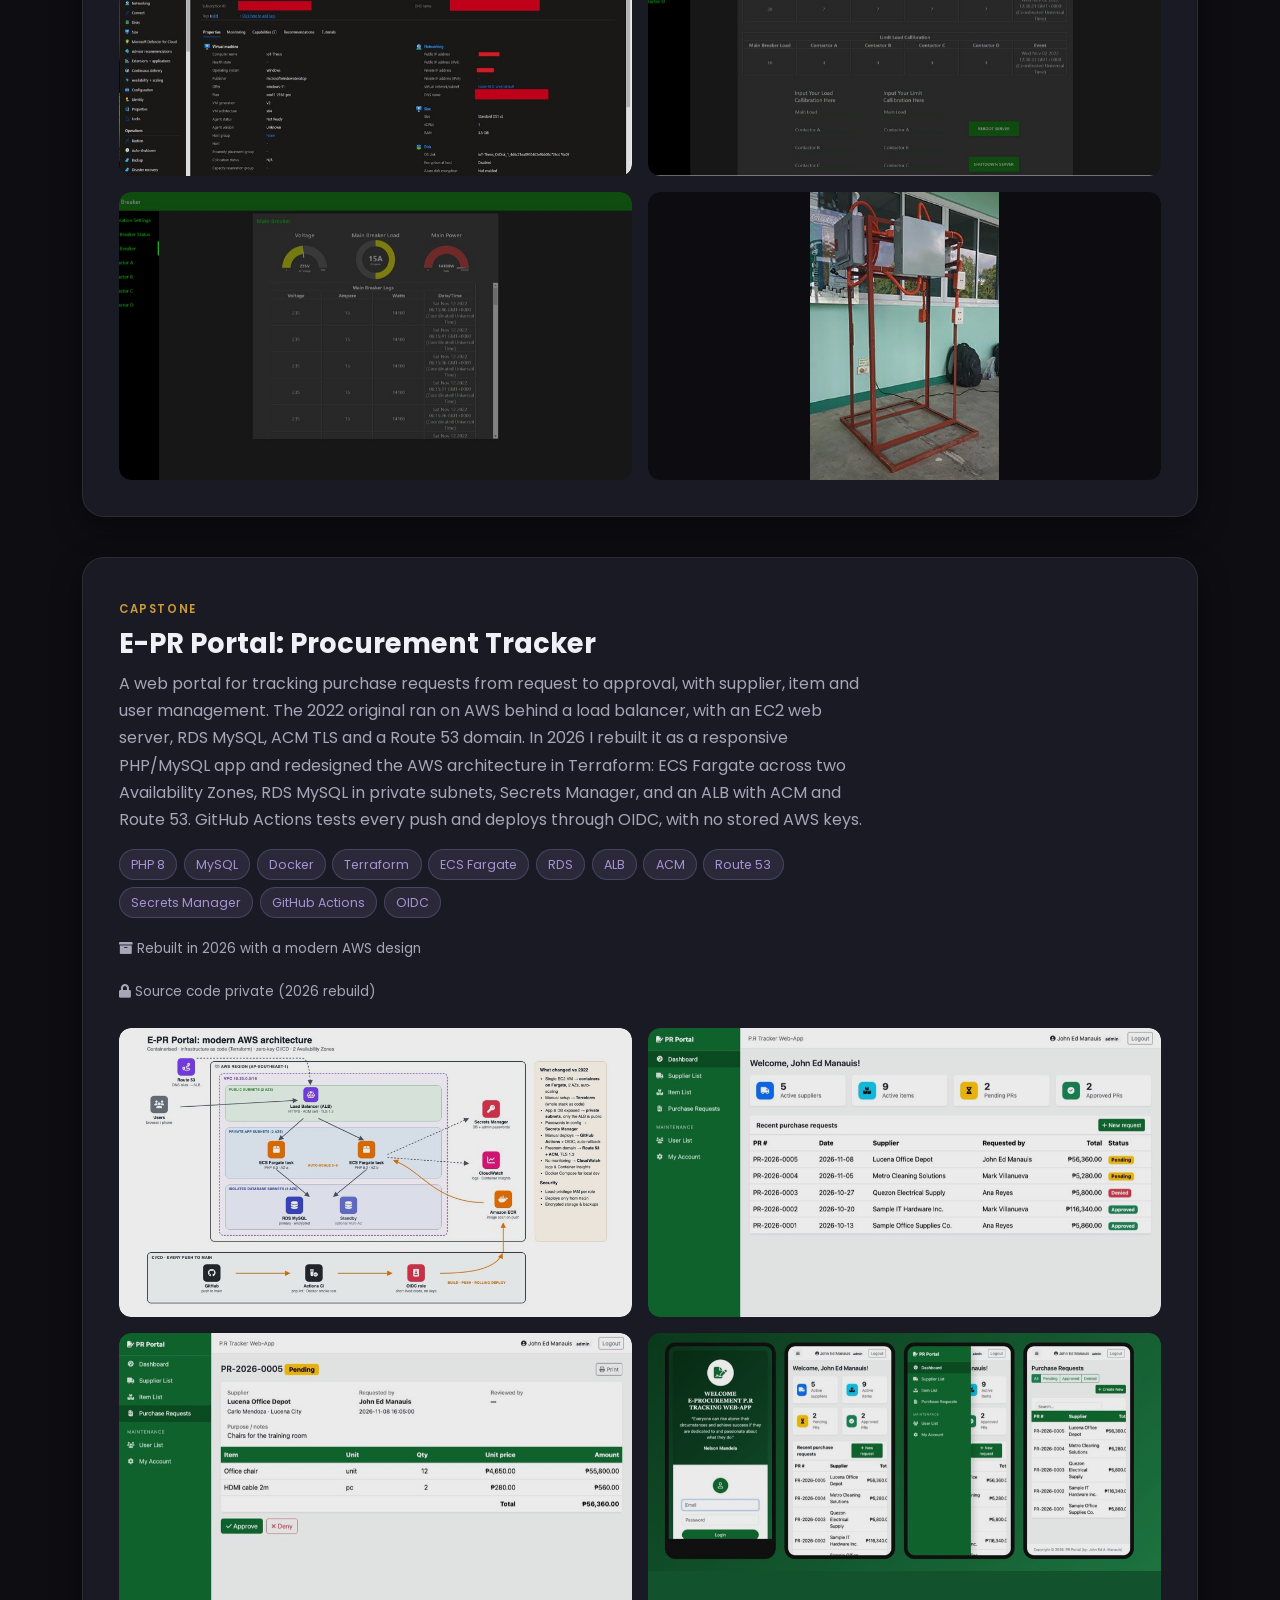
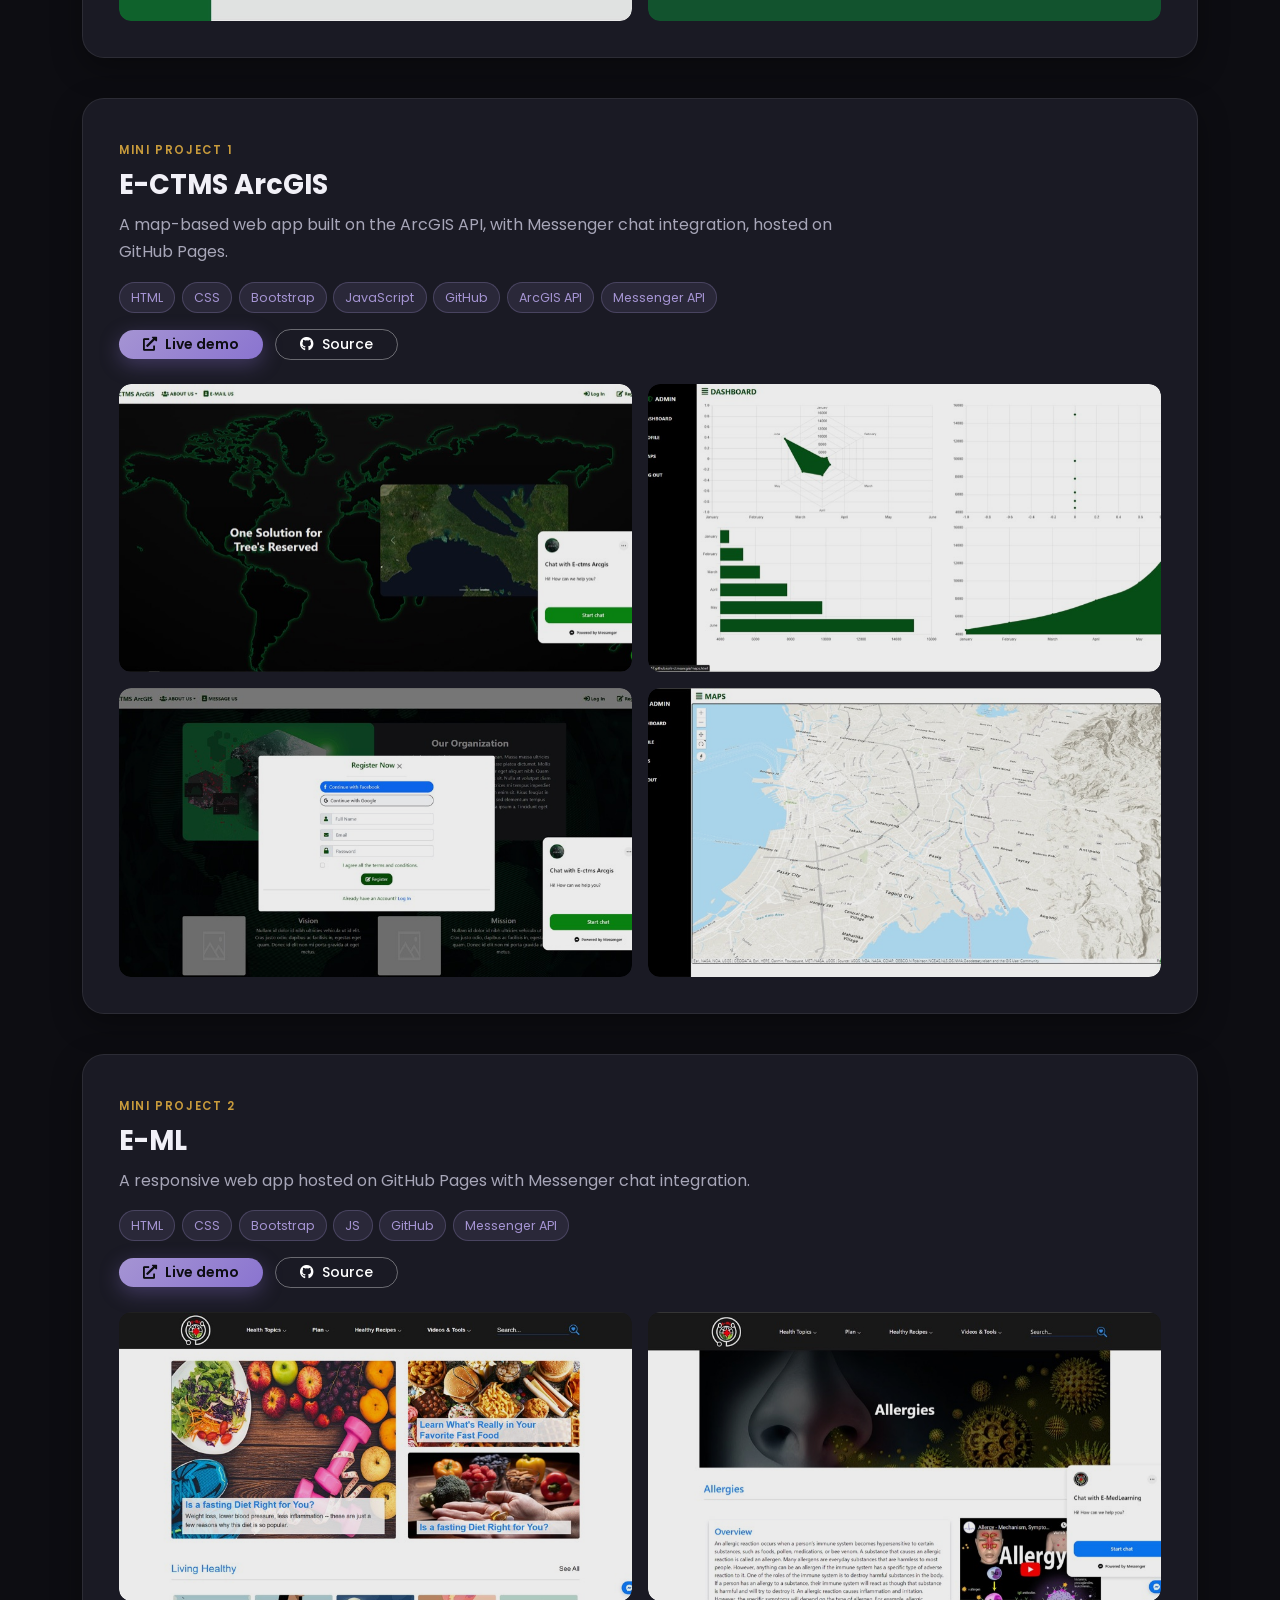
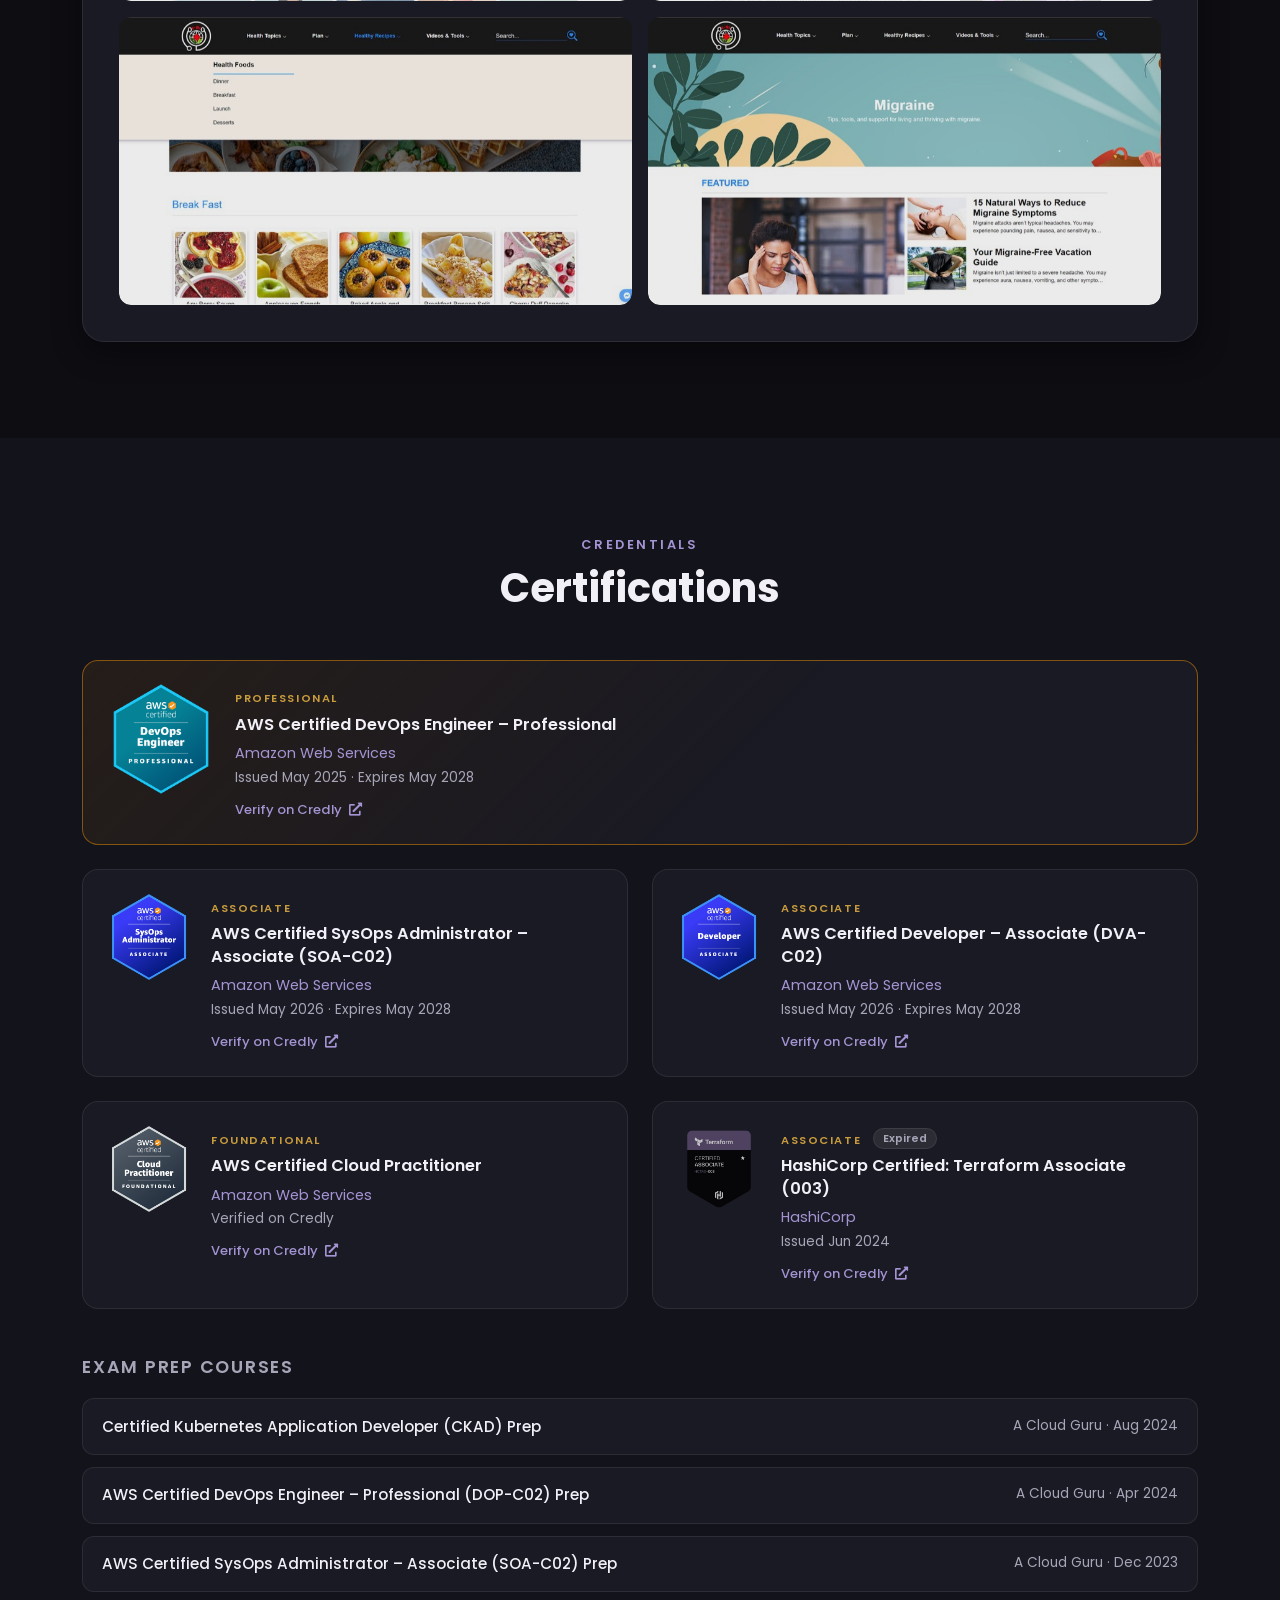
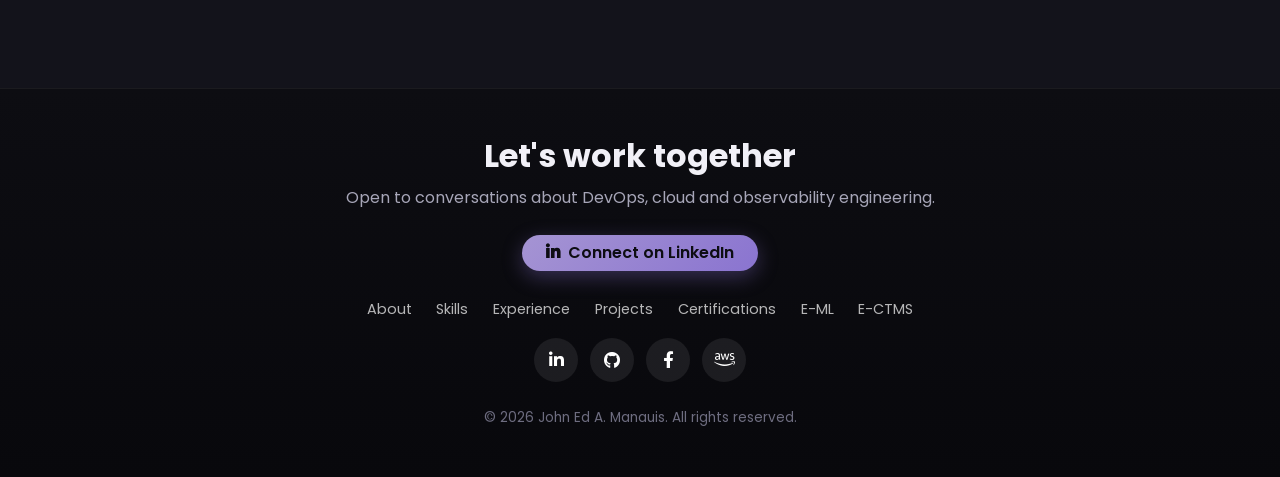
==== commit 14b5a14b: "Projects: replace links to now-private IoT and E-PR repos with a 'source private' label Co-Authored-" ====
--- a/index.html
+++ b/index.html
@@ -269,7 +269,7 @@
                         <ul class="tags"><li>Arduino (C++)</li><li>Raspberry Pi</li><li>Python</li><li>Node-RED</li><li>MariaDB / MySQL</li><li>JavaScript</li><li>HTML</li><li>CSS</li><li>Azure VM</li><li>Azure NSG</li><li>Azure IoT Hub</li><li>MQTT</li></ul>
                         <span class="status-offline"><i class="fas fa-archive me-1" aria-hidden="true"></i>Azure deployment retired: screenshots below</span>
                         <div class="mt-3"><a class="btn btn-accent btn-sm" href="https://drive.google.com/file/d/13Eh_j_ncl25SOObmM0VOPMgsL89Q9EY0/view?usp=sharing" target="_blank" rel="noopener"><i class="fas fa-play me-2" aria-hidden="true"></i>Demo video</a>
-                        <a class="btn btn-ghost btn-sm ms-2" href="https://github.com/neo64347/smartgrid-iot-fluctuation-control" target="_blank" rel="noopener"><i class="fab fa-github me-2" aria-hidden="true"></i>Source</a></div>
+                        <span class="status-offline ms-2"><i class="fas fa-lock me-1" aria-hidden="true"></i>Source code private</span></div>
                     </div>
                     <div class="row g-3 row-cols-1 row-cols-sm-2 gallery" data-bss-baguettebox>
                         <div class="col"><a href="assets/img/iot-architecture-azure.jpg" data-caption="Modernised Azure architecture: edge protection on the Pi, Azure IoT Hub over MQTT/TLS, Device Twin, Azure Data Explorer, Logic Apps alerts, Node-RED on Azure Container Apps"><img src="assets/img/thumbs/iot-architecture-azure.jpg" alt="Modernised Azure IoT architecture diagram" loading="lazy" width="900" height="540" style="object-fit:contain;background:#fff"></a></div>
@@ -288,7 +288,7 @@
                         <p>A web portal for tracking purchase requests from request to approval, with supplier, item and user management. The 2022 original ran on AWS behind a load balancer, with an EC2 web server, RDS MySQL, ACM TLS and a Route 53 domain. In 2026 I rebuilt it as a responsive PHP/MySQL app and redesigned the AWS architecture in Terraform: ECS Fargate across two Availability Zones, RDS MySQL in private subnets, Secrets Manager, and an ALB with ACM and Route 53. GitHub Actions tests every push and deploys through OIDC, with no stored AWS keys.</p>
                         <ul class="tags"><li>PHP 8</li><li>MySQL</li><li>Docker</li><li>Terraform</li><li>ECS Fargate</li><li>RDS</li><li>ALB</li><li>ACM</li><li>Route 53</li><li>Secrets Manager</li><li>GitHub Actions</li><li>OIDC</li></ul>
                         <span class="status-offline"><i class="fas fa-archive me-1" aria-hidden="true"></i>Rebuilt in 2026 with a modern AWS design</span>
-                        <div class="mt-3"><a class="btn btn-ghost btn-sm" href="https://github.com/neo64347/e-pr-portal" target="_blank" rel="noopener"><i class="fab fa-github me-2" aria-hidden="true"></i>Source (2026 rebuild)</a></div>
+                        <div class="mt-3"><span class="status-offline"><i class="fas fa-lock me-1" aria-hidden="true"></i>Source code private (2026 rebuild)</span></div>
                     </div>
                     <div class="row g-3 row-cols-1 row-cols-sm-2 gallery" data-bss-baguettebox>
                         <div class="col"><a href="assets/img/epr-architecture-aws.jpg" data-caption="E-PR modern AWS architecture: Route 53, ALB, ECS Fargate across 2 AZs, RDS MySQL, Secrets Manager, GitHub Actions with OIDC"><img src="assets/img/thumbs/epr-architecture-aws.jpg" alt="E-PR modern AWS architecture diagram" loading="lazy" width="900" height="540" style="object-fit:contain;background:#fff"></a></div>
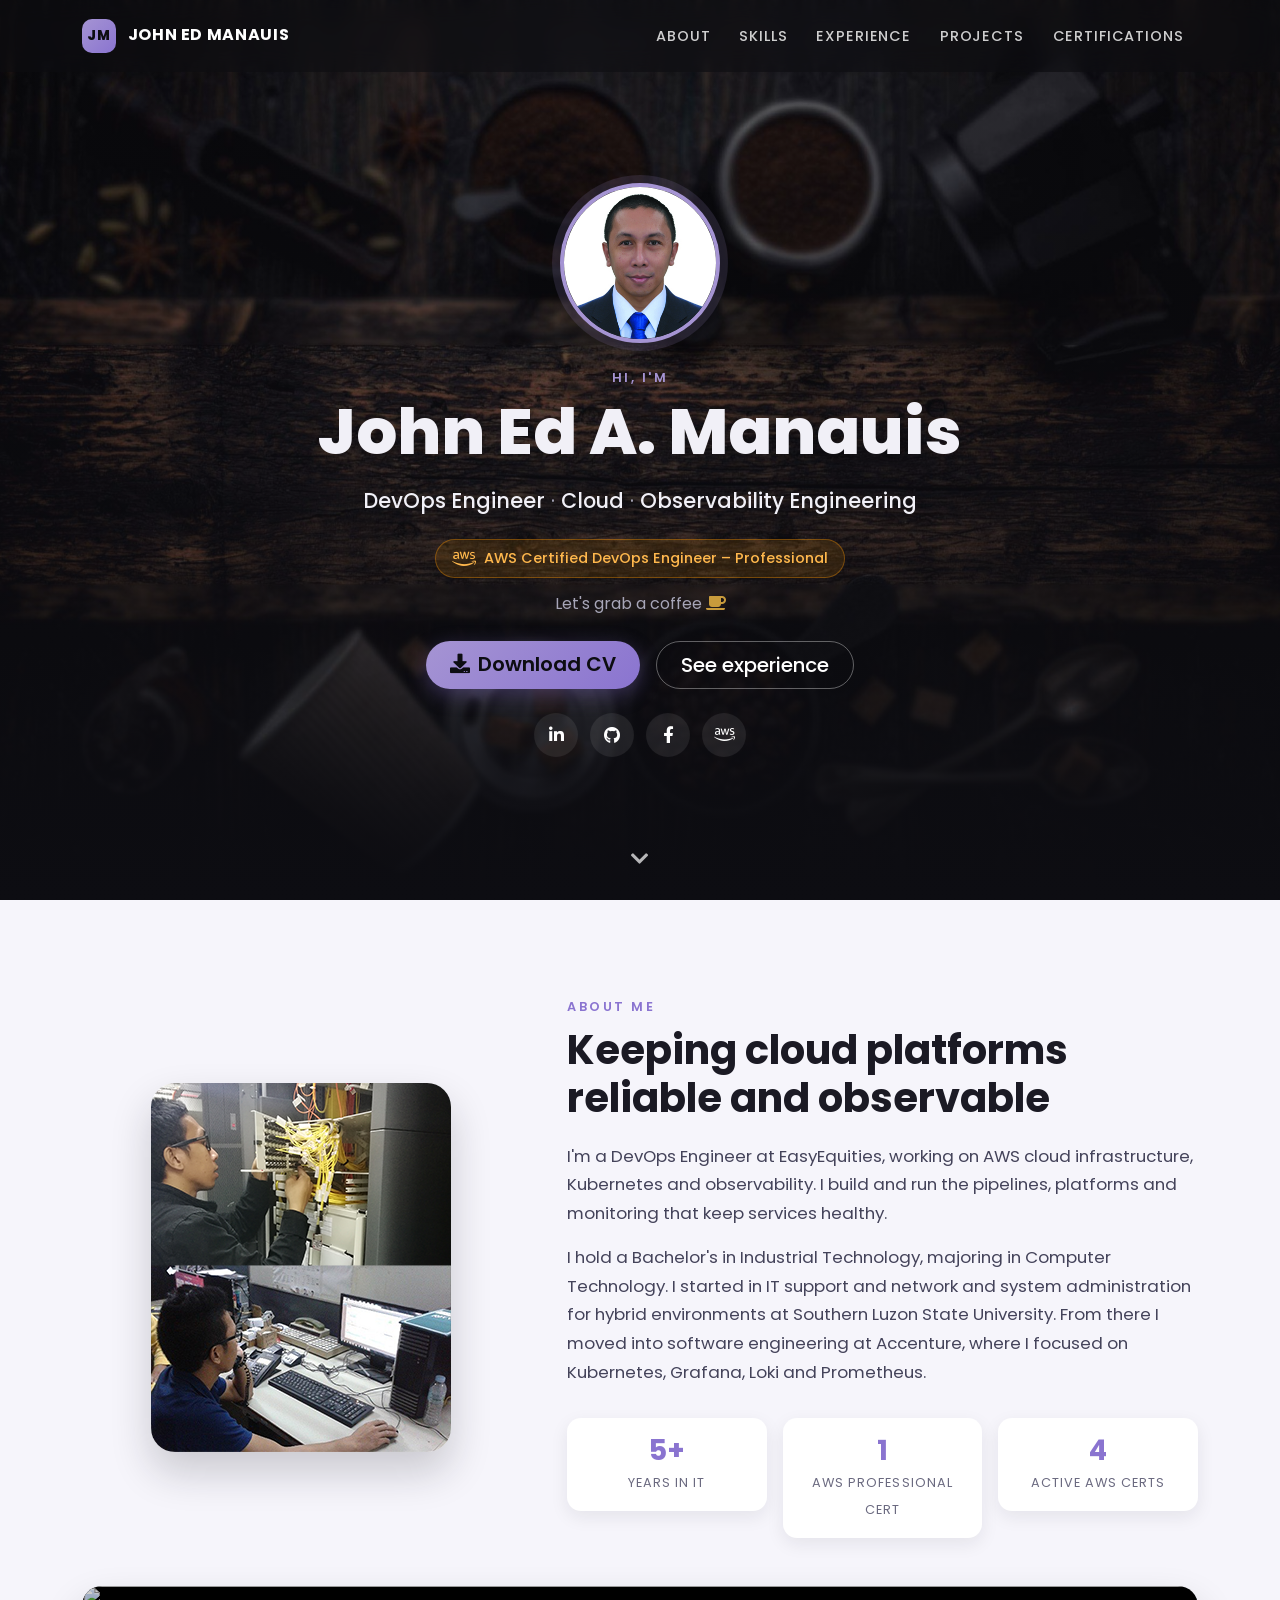
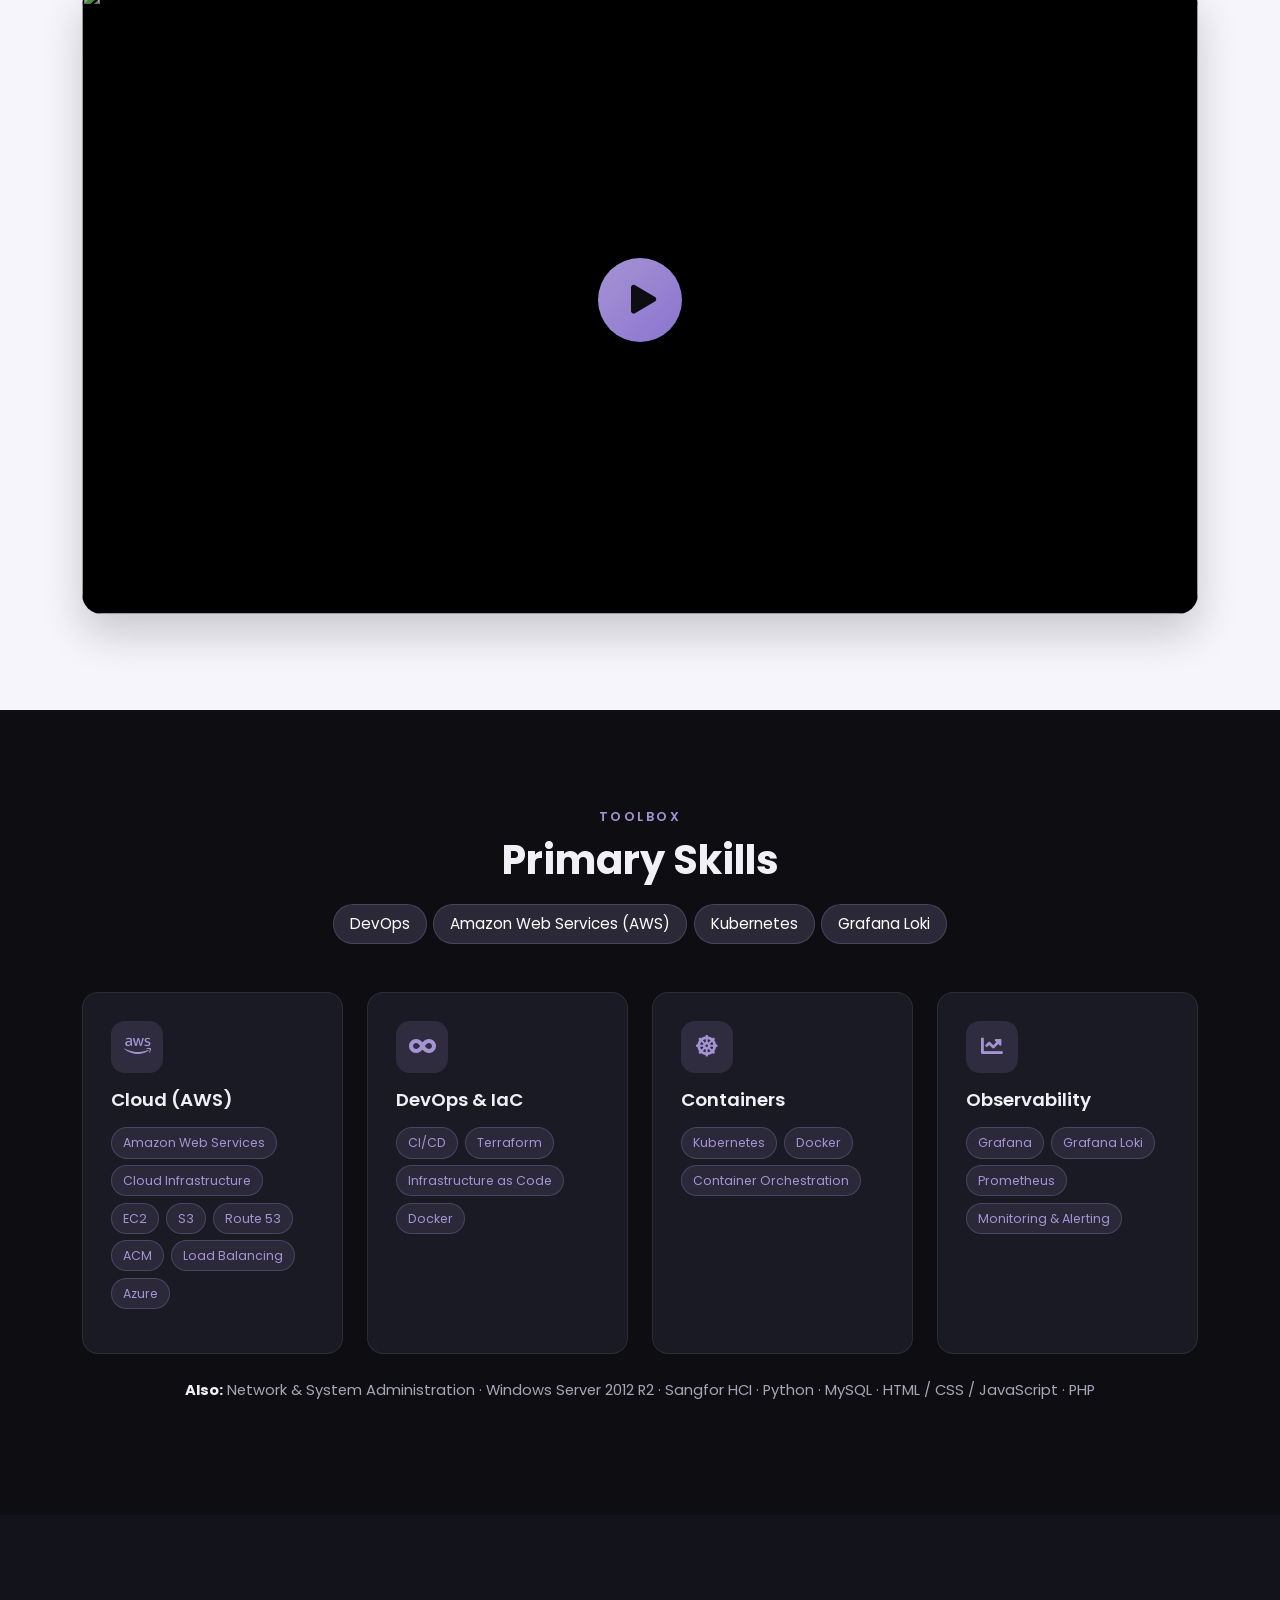
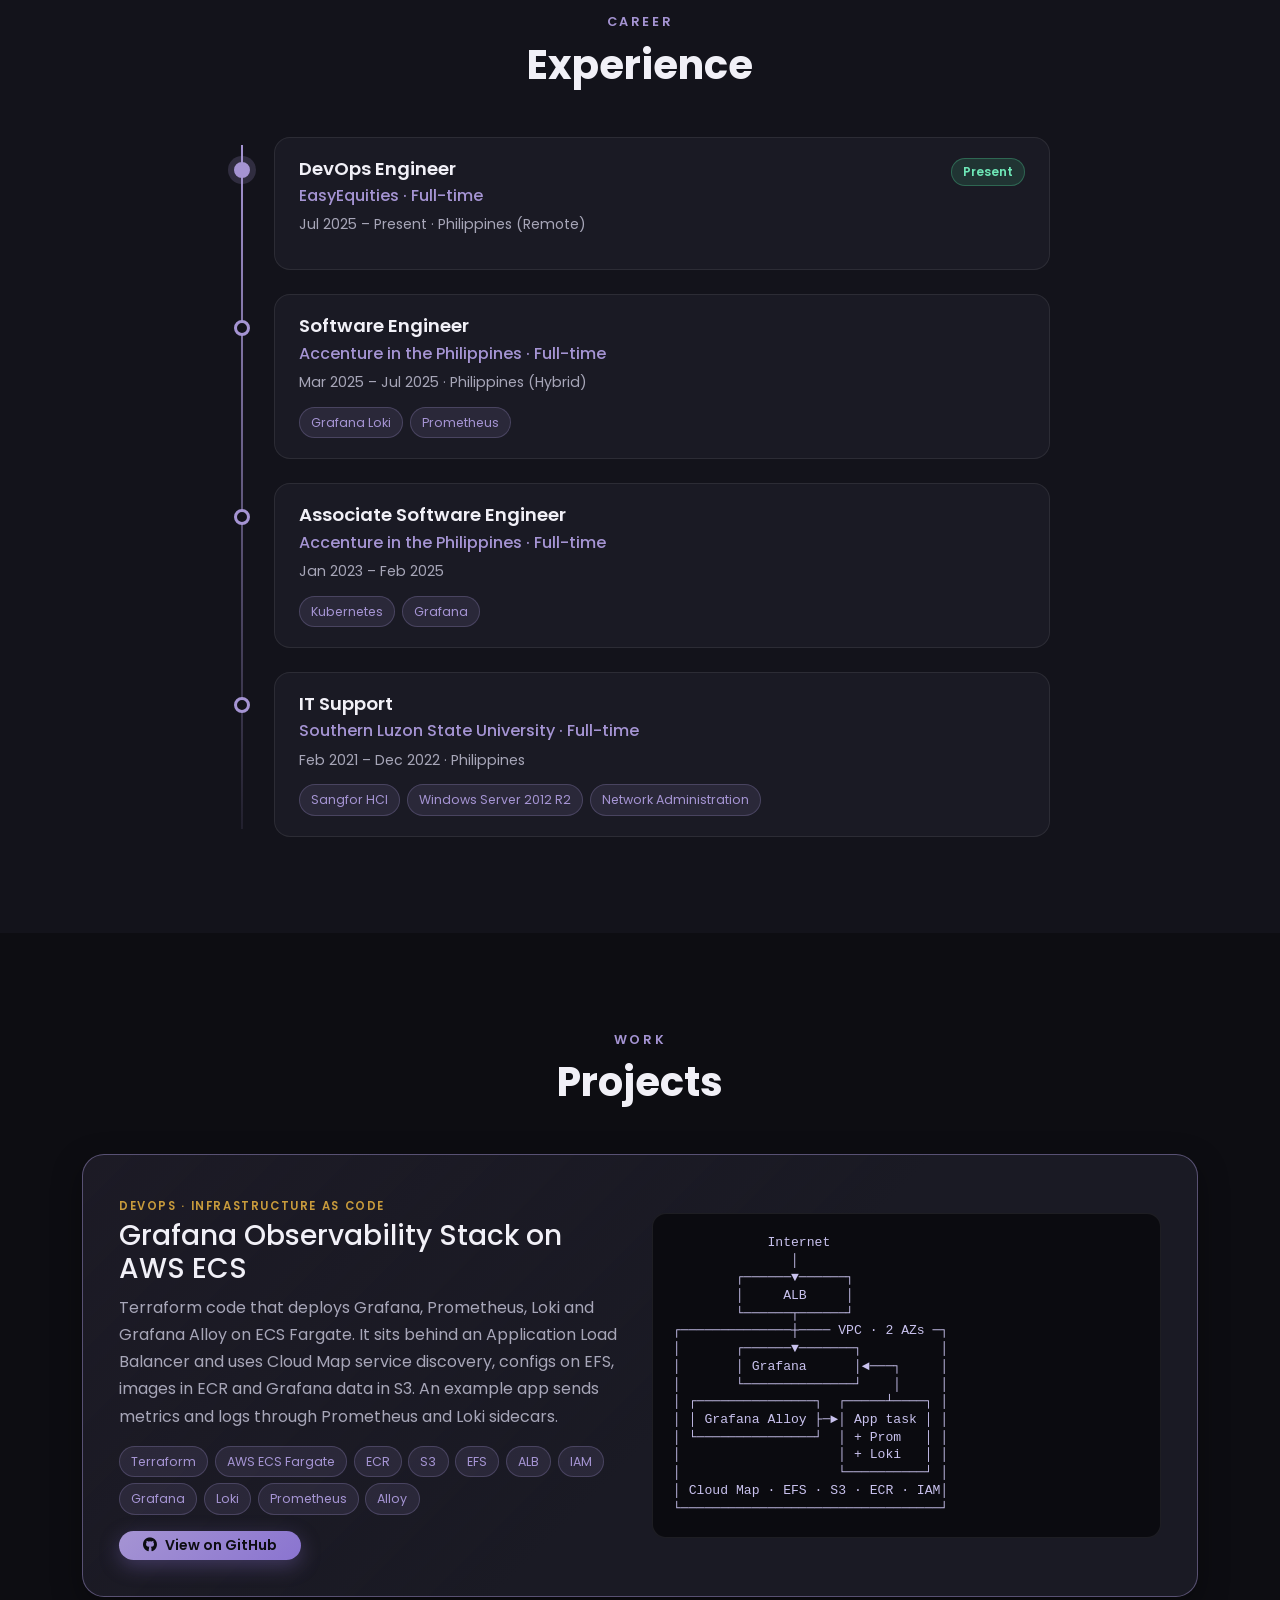
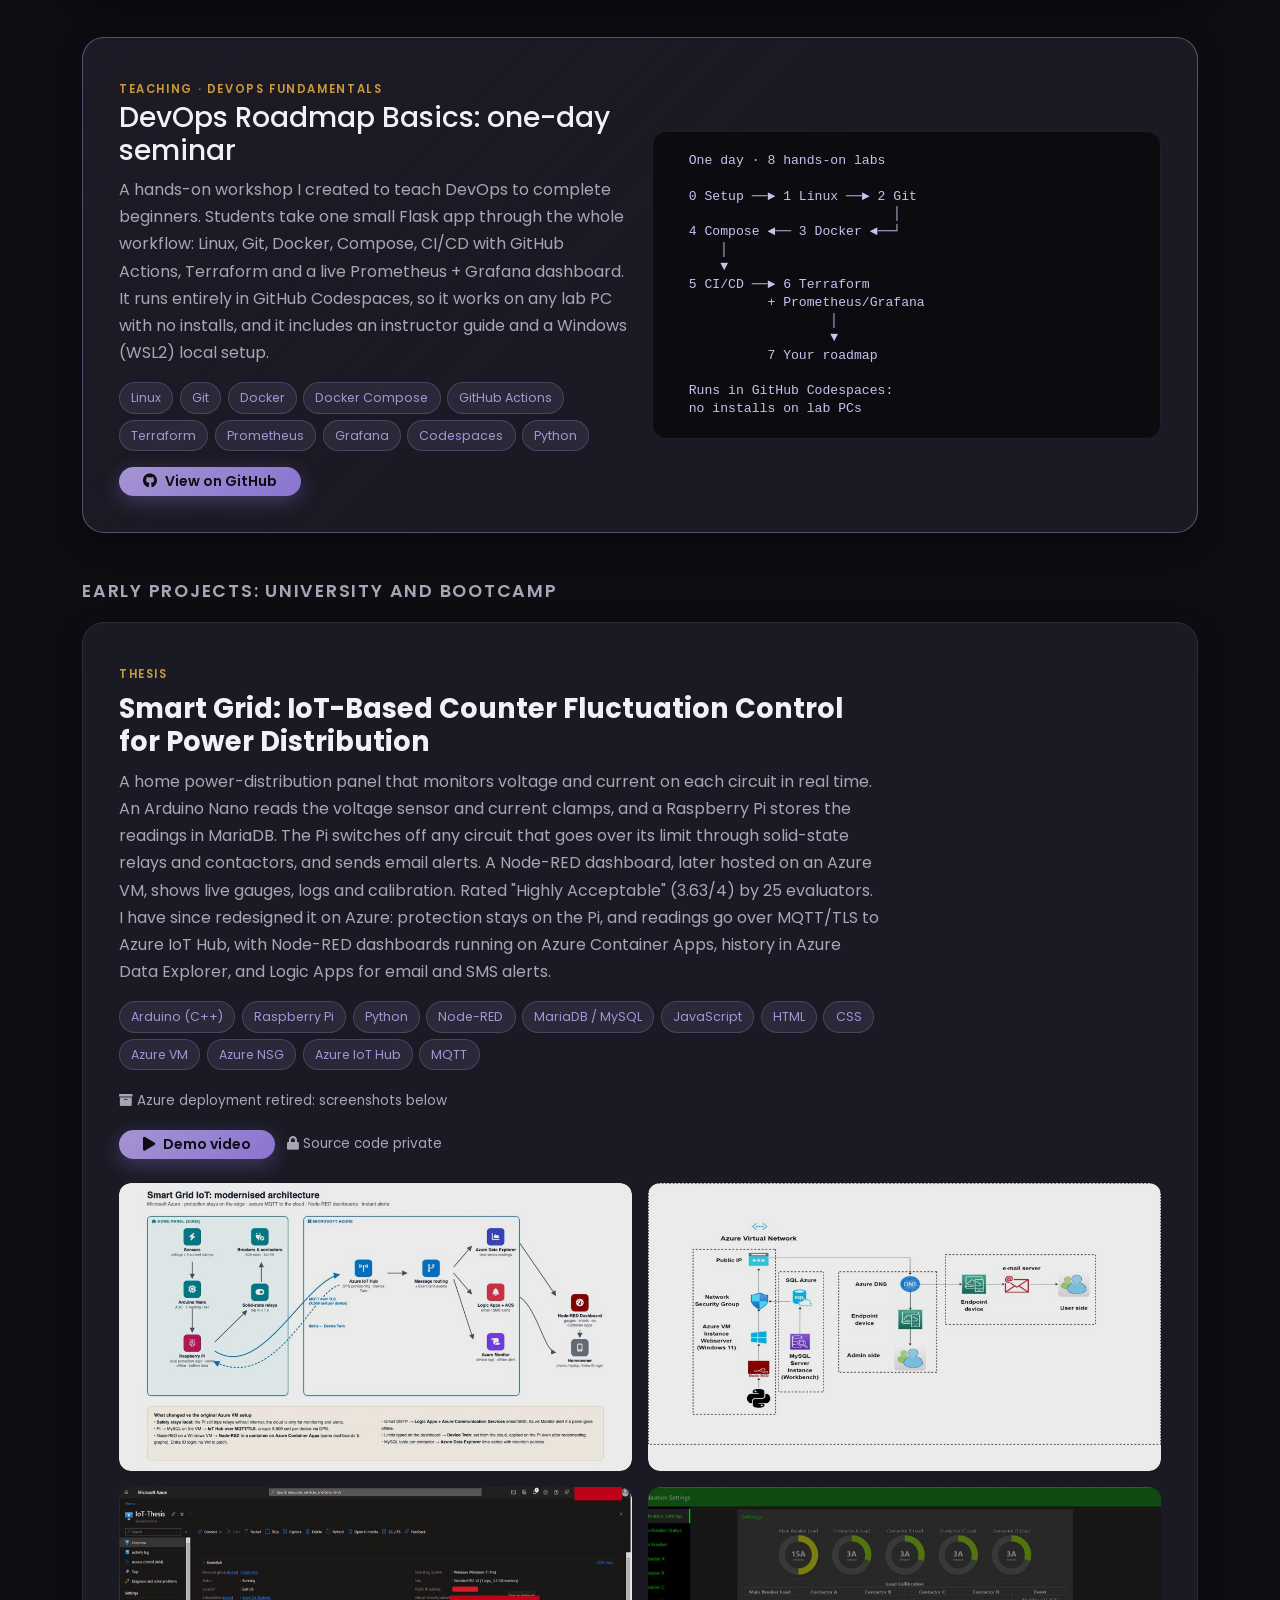
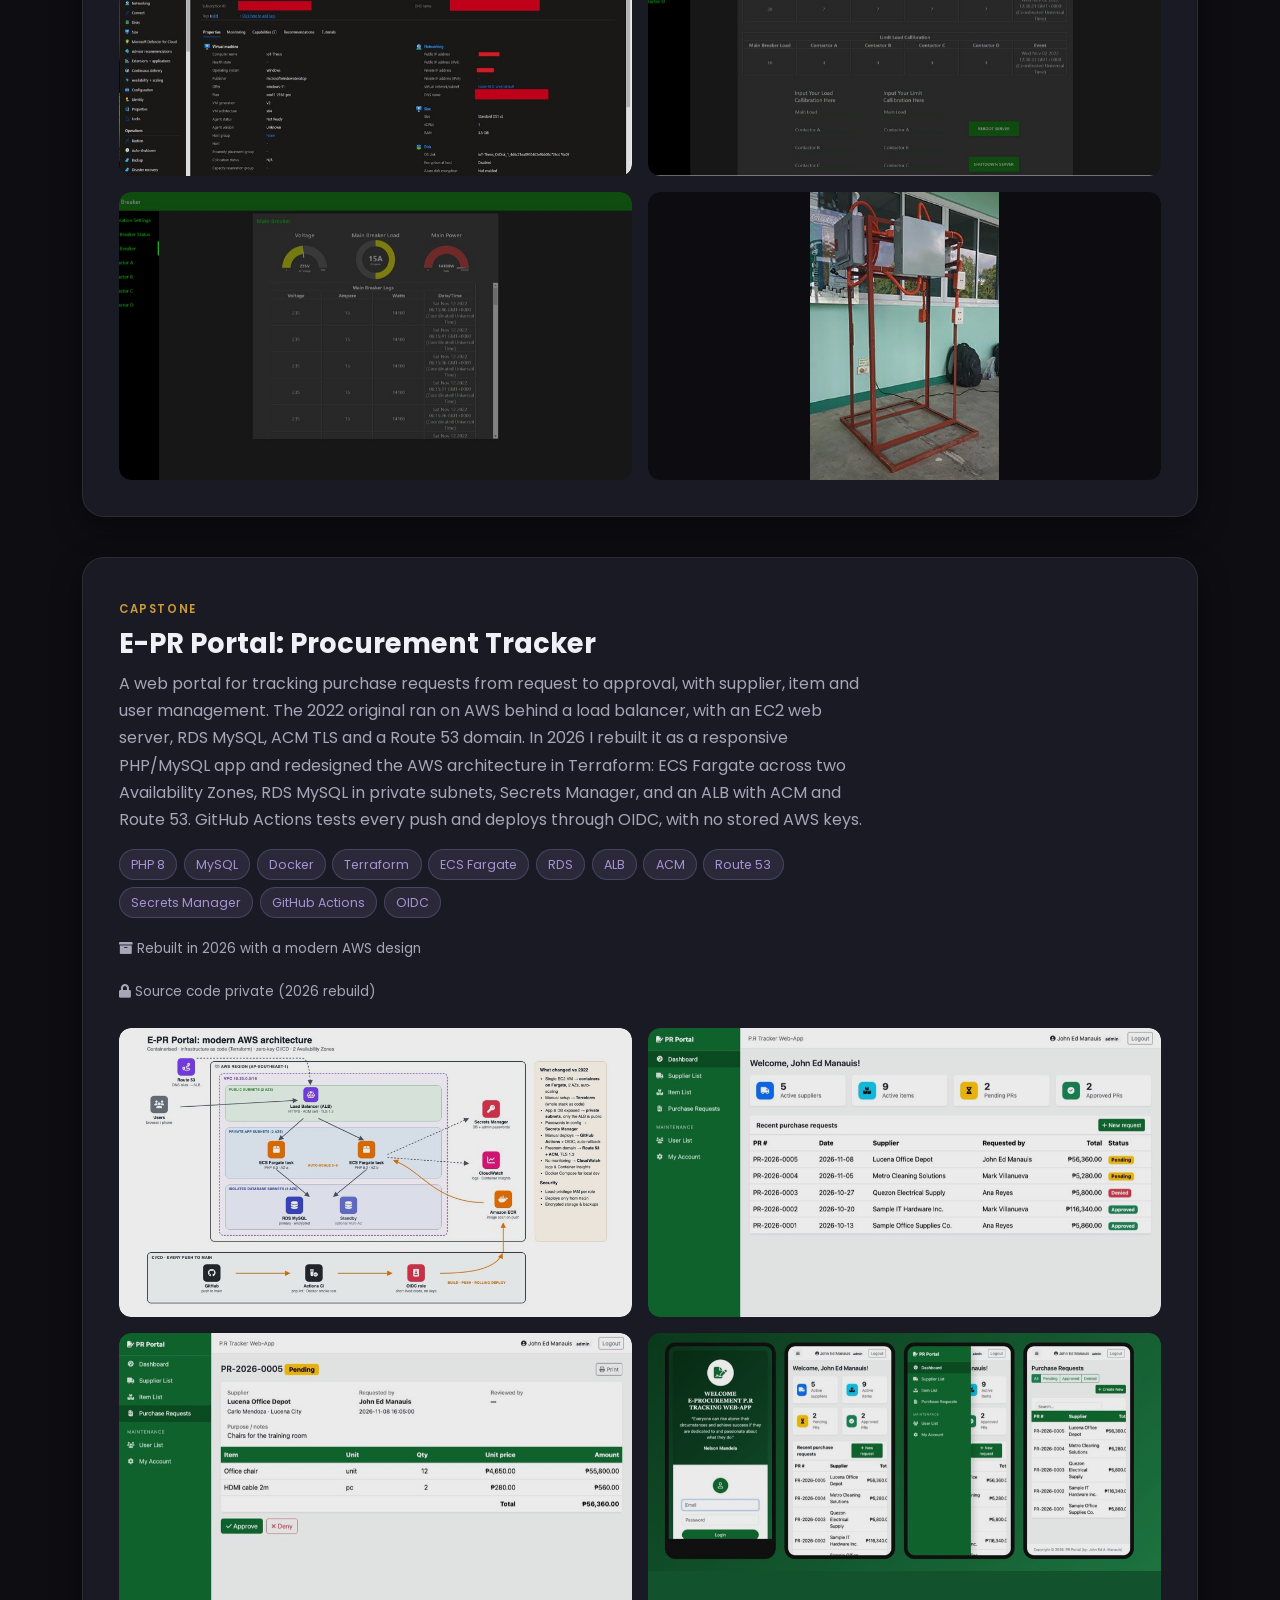
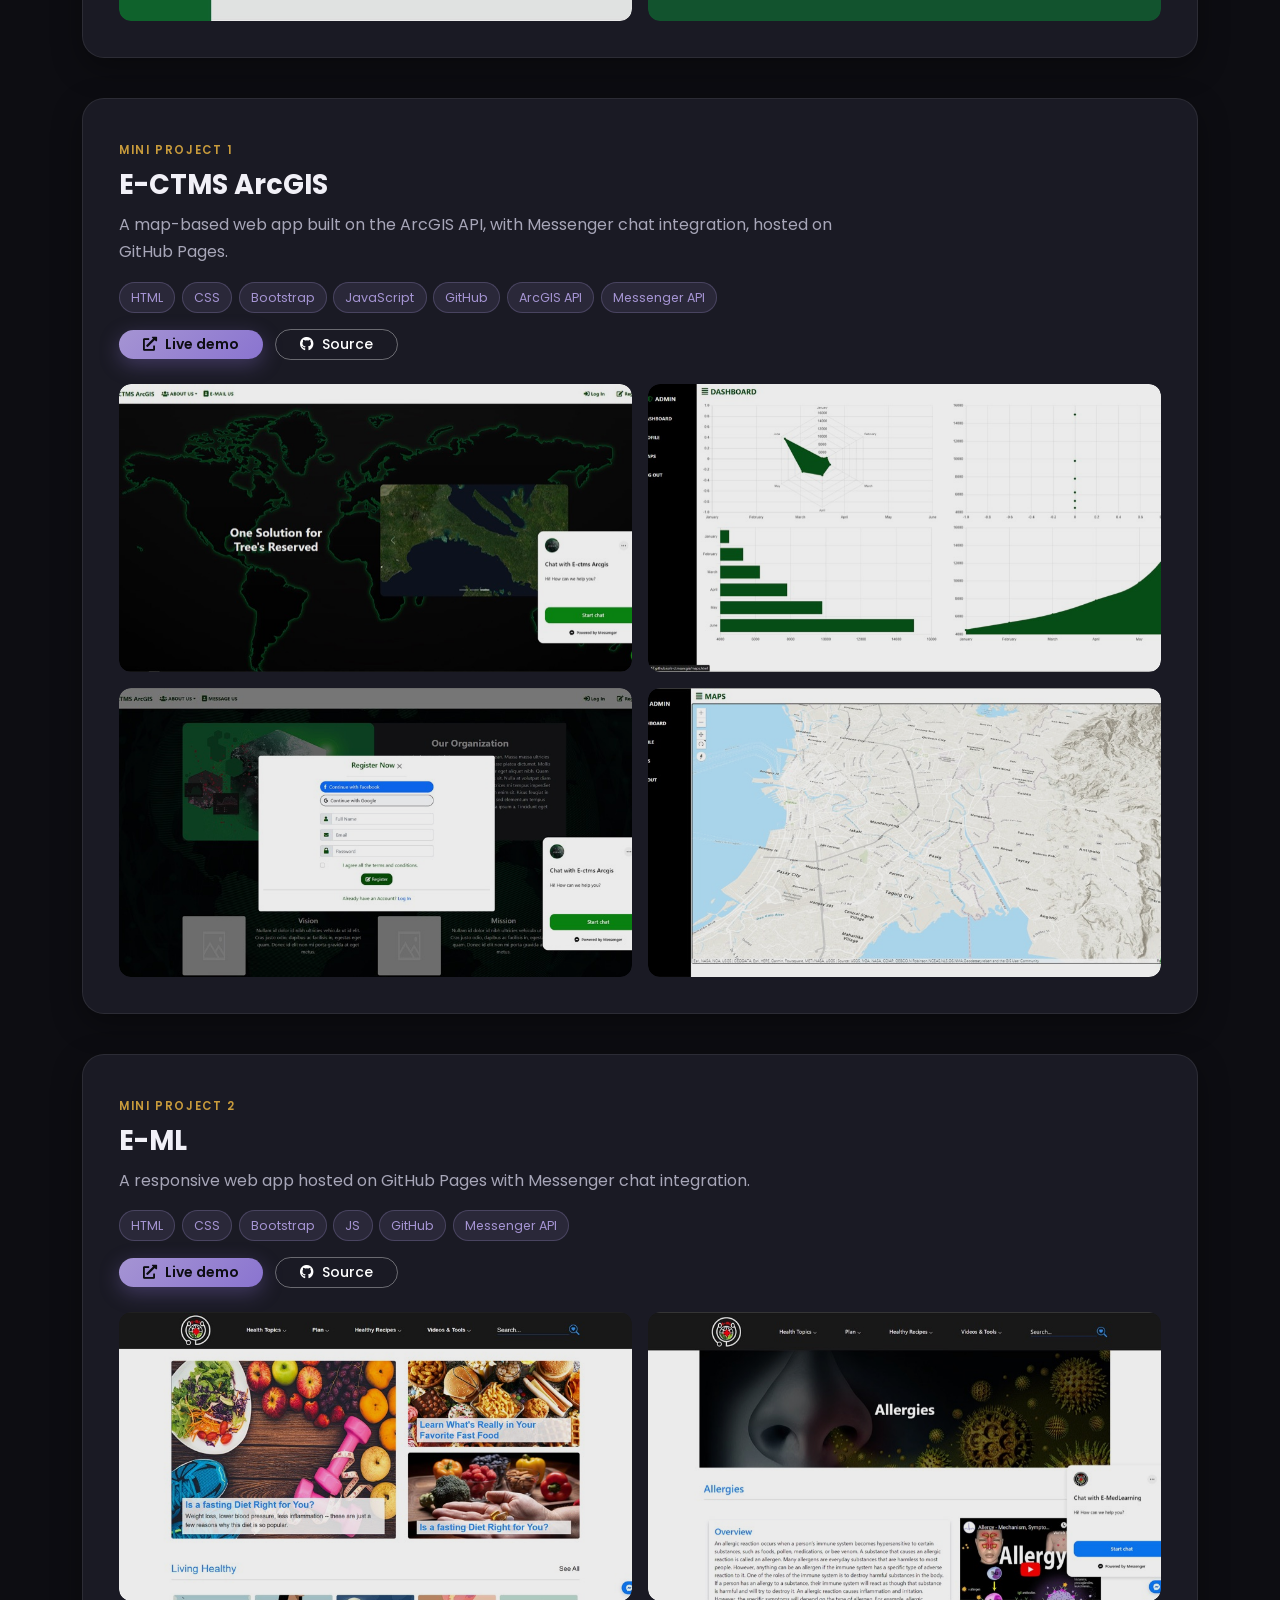
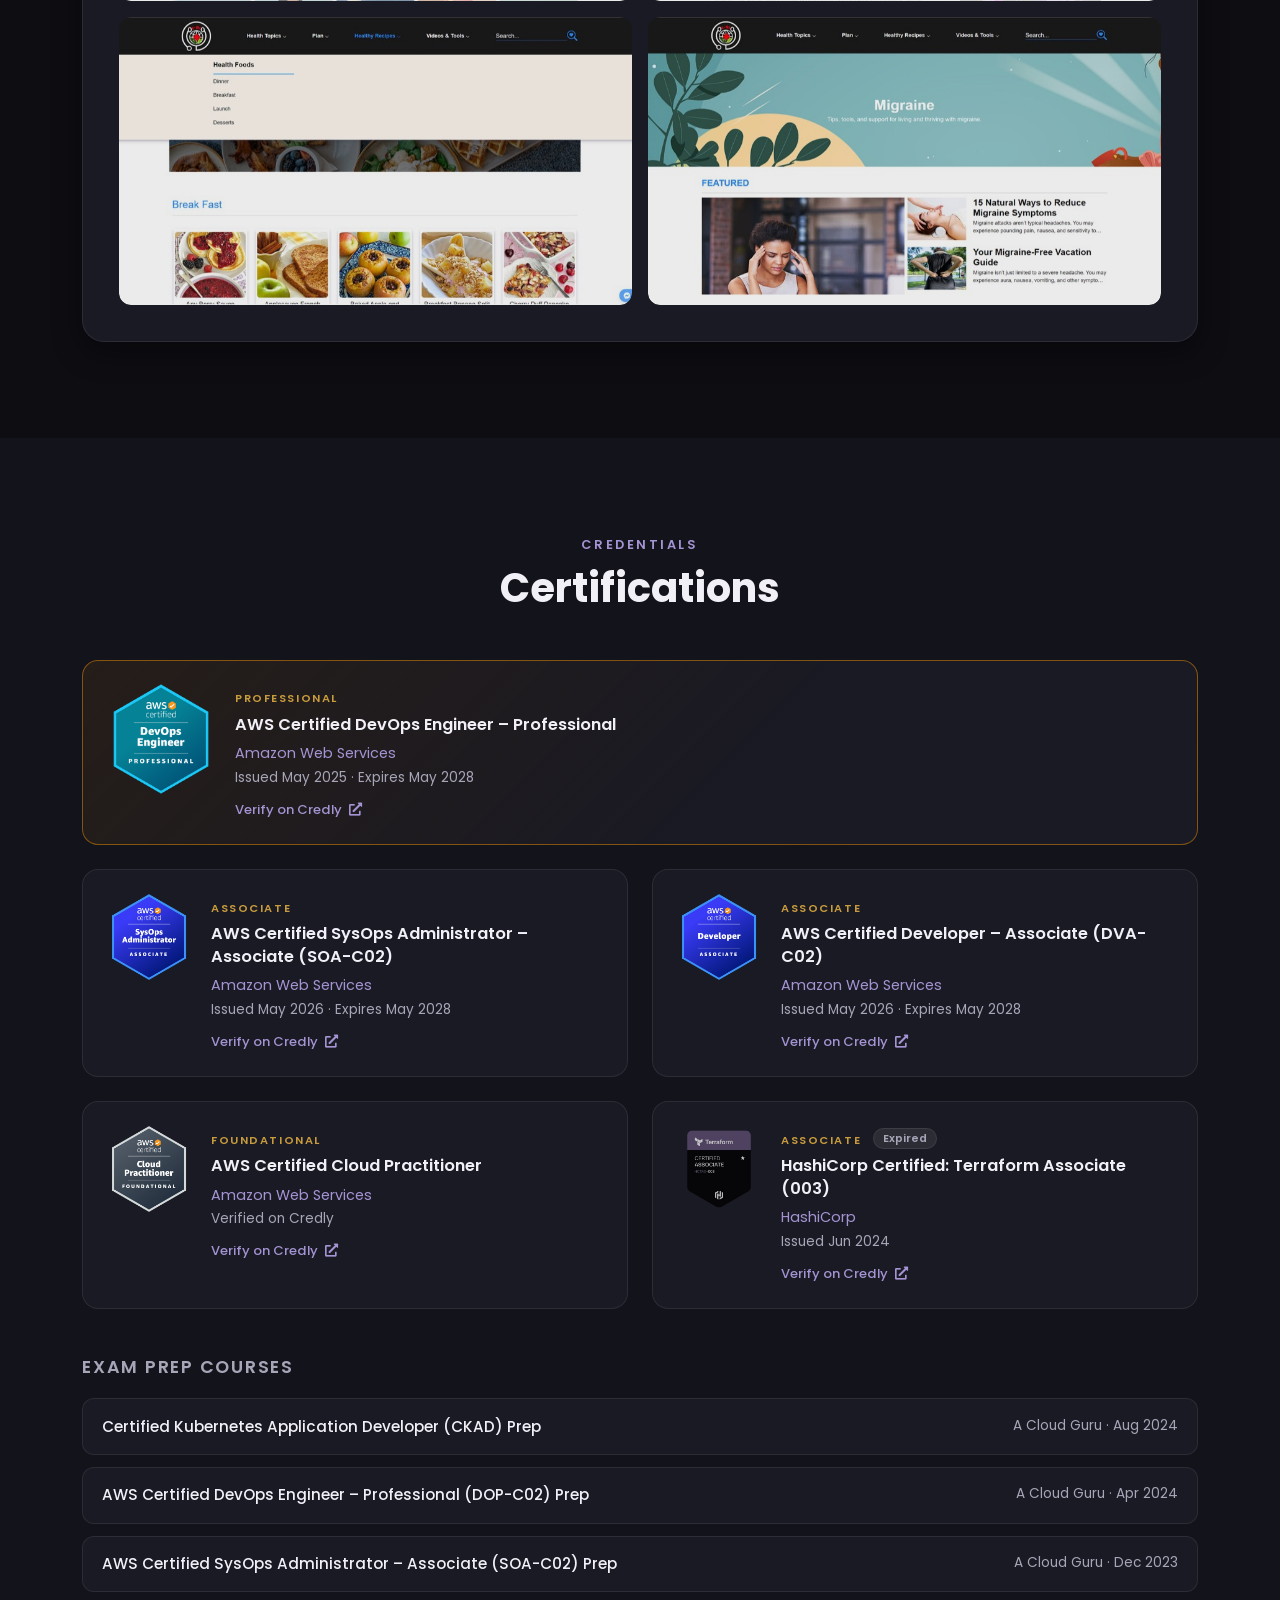
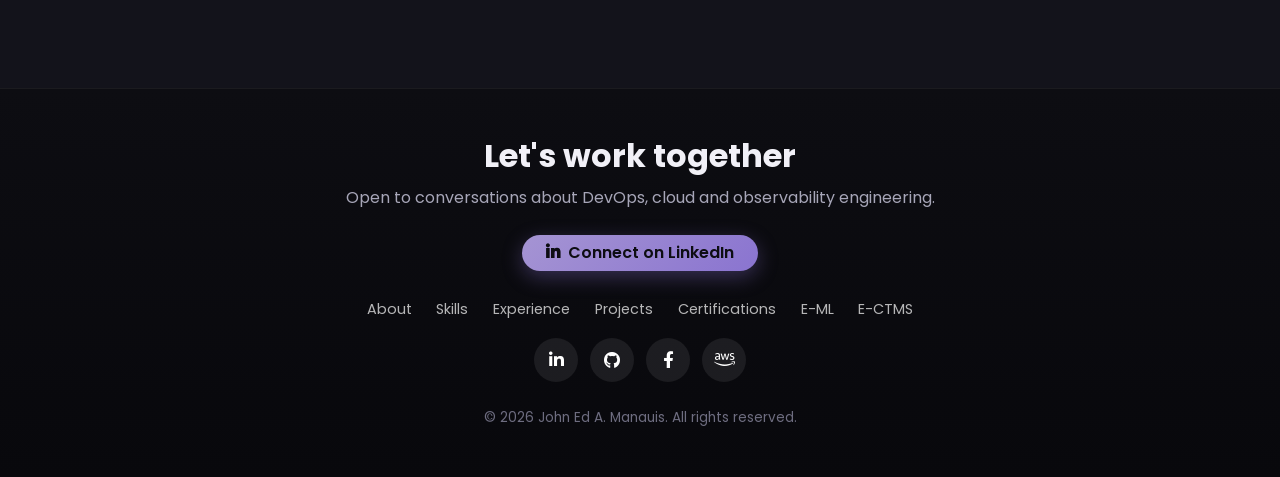
==== commit e6f9ed4a: "About: name Southern Luzon State University Co-Authored-By: Claude Opus 5.5 <noreply@anthropic.com>" ====
--- a/index.html
+++ b/index.html
@@ -81,7 +81,7 @@
                         <p class="eyebrow">About me</p>
                         <h2 class="section-title">Keeping cloud platforms reliable and observable</h2>
                         <p class="lead-text">I'm a DevOps Engineer at EasyEquities, working on AWS cloud infrastructure, Kubernetes and observability. I build and run the pipelines, platforms and monitoring that keep services healthy.</p>
-                        <p class="lead-text">I hold a Bachelor's in Industrial Technology, majoring in Computer Technology. I started in IT support and network and system administration for hybrid environments at a state university. From there I moved into software engineering at Accenture, where I focused on Kubernetes, Grafana, Loki and Prometheus.</p>
+                        <p class="lead-text">I hold a Bachelor's in Industrial Technology, majoring in Computer Technology. I started in IT support and network and system administration for hybrid environments at Southern Luzon State University. From there I moved into software engineering at Accenture, where I focused on Kubernetes, Grafana, Loki and Prometheus.</p>
                         <div class="row stats g-3 mt-2">
                             <div class="col-4"><div class="stat"><strong>5+</strong><span>Years in IT</span></div></div>
                             <div class="col-4"><div class="stat"><strong>1</strong><span>AWS Professional cert</span></div></div>
